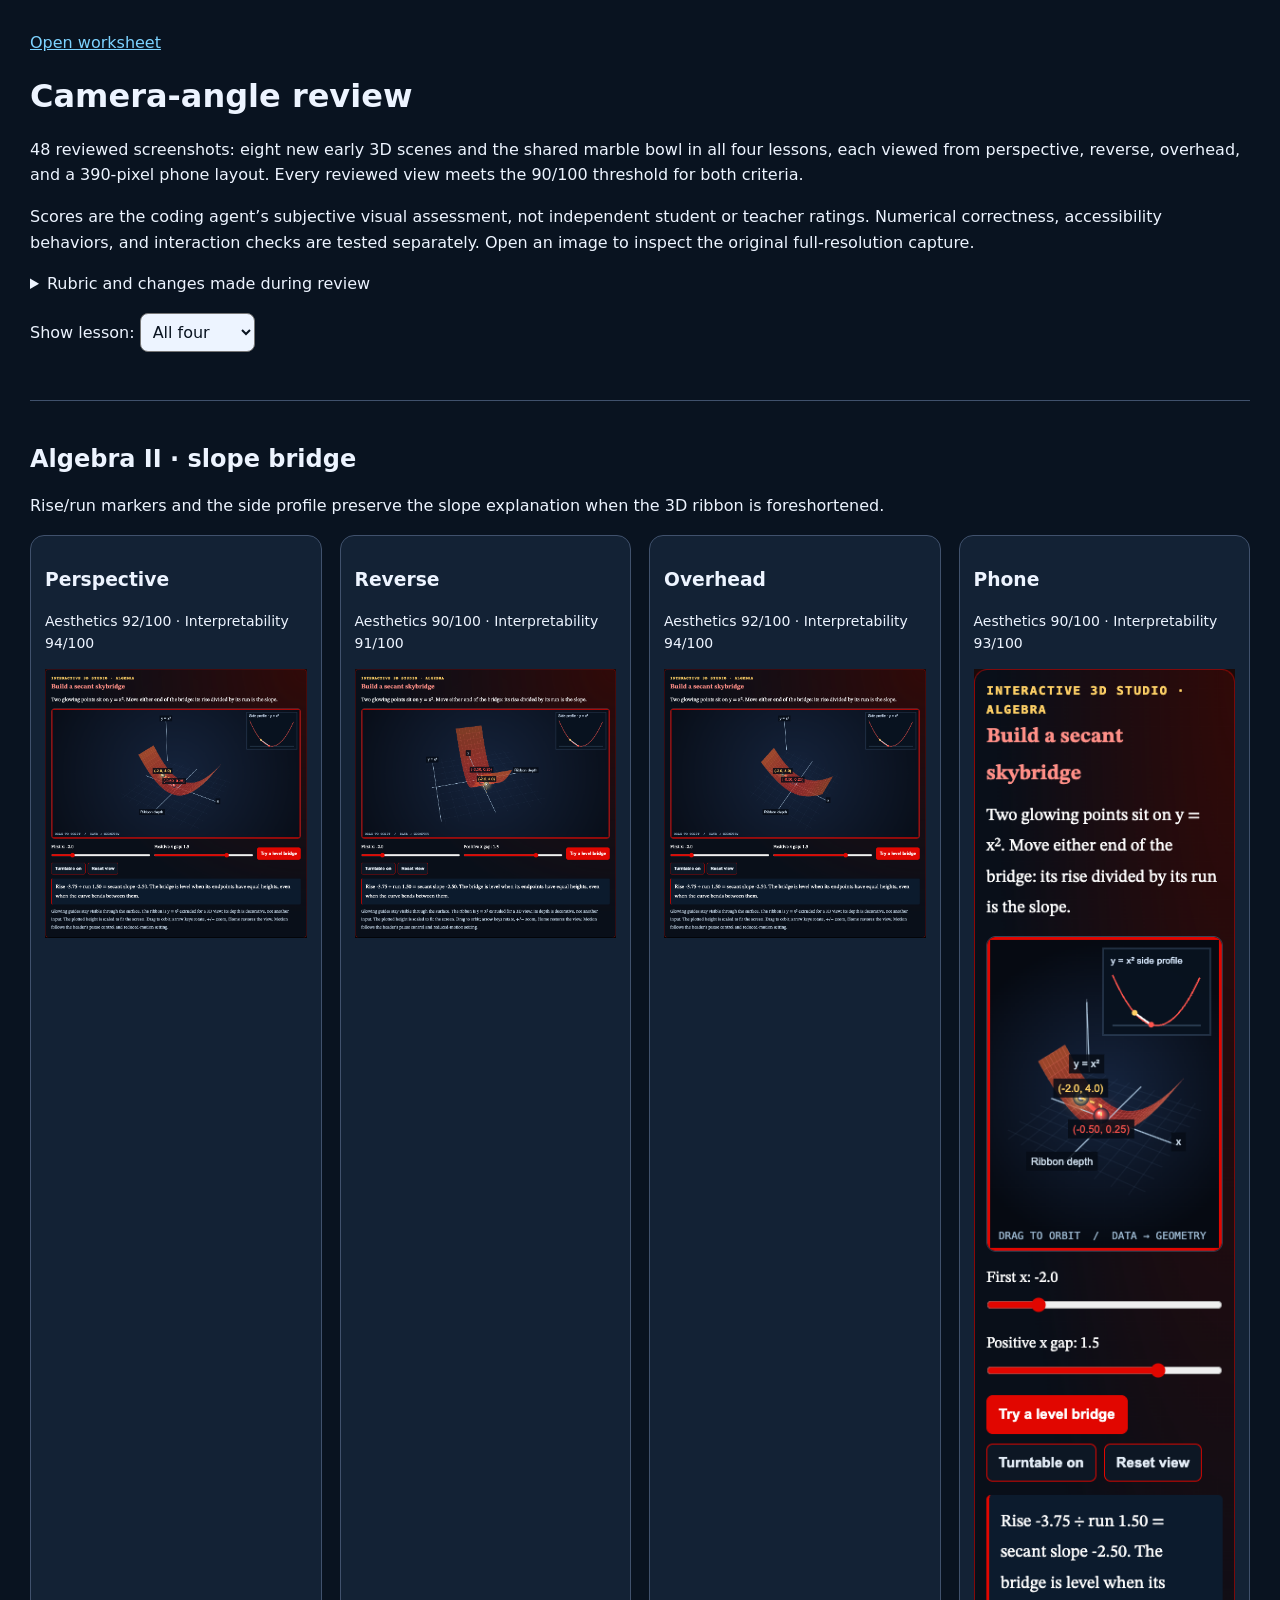
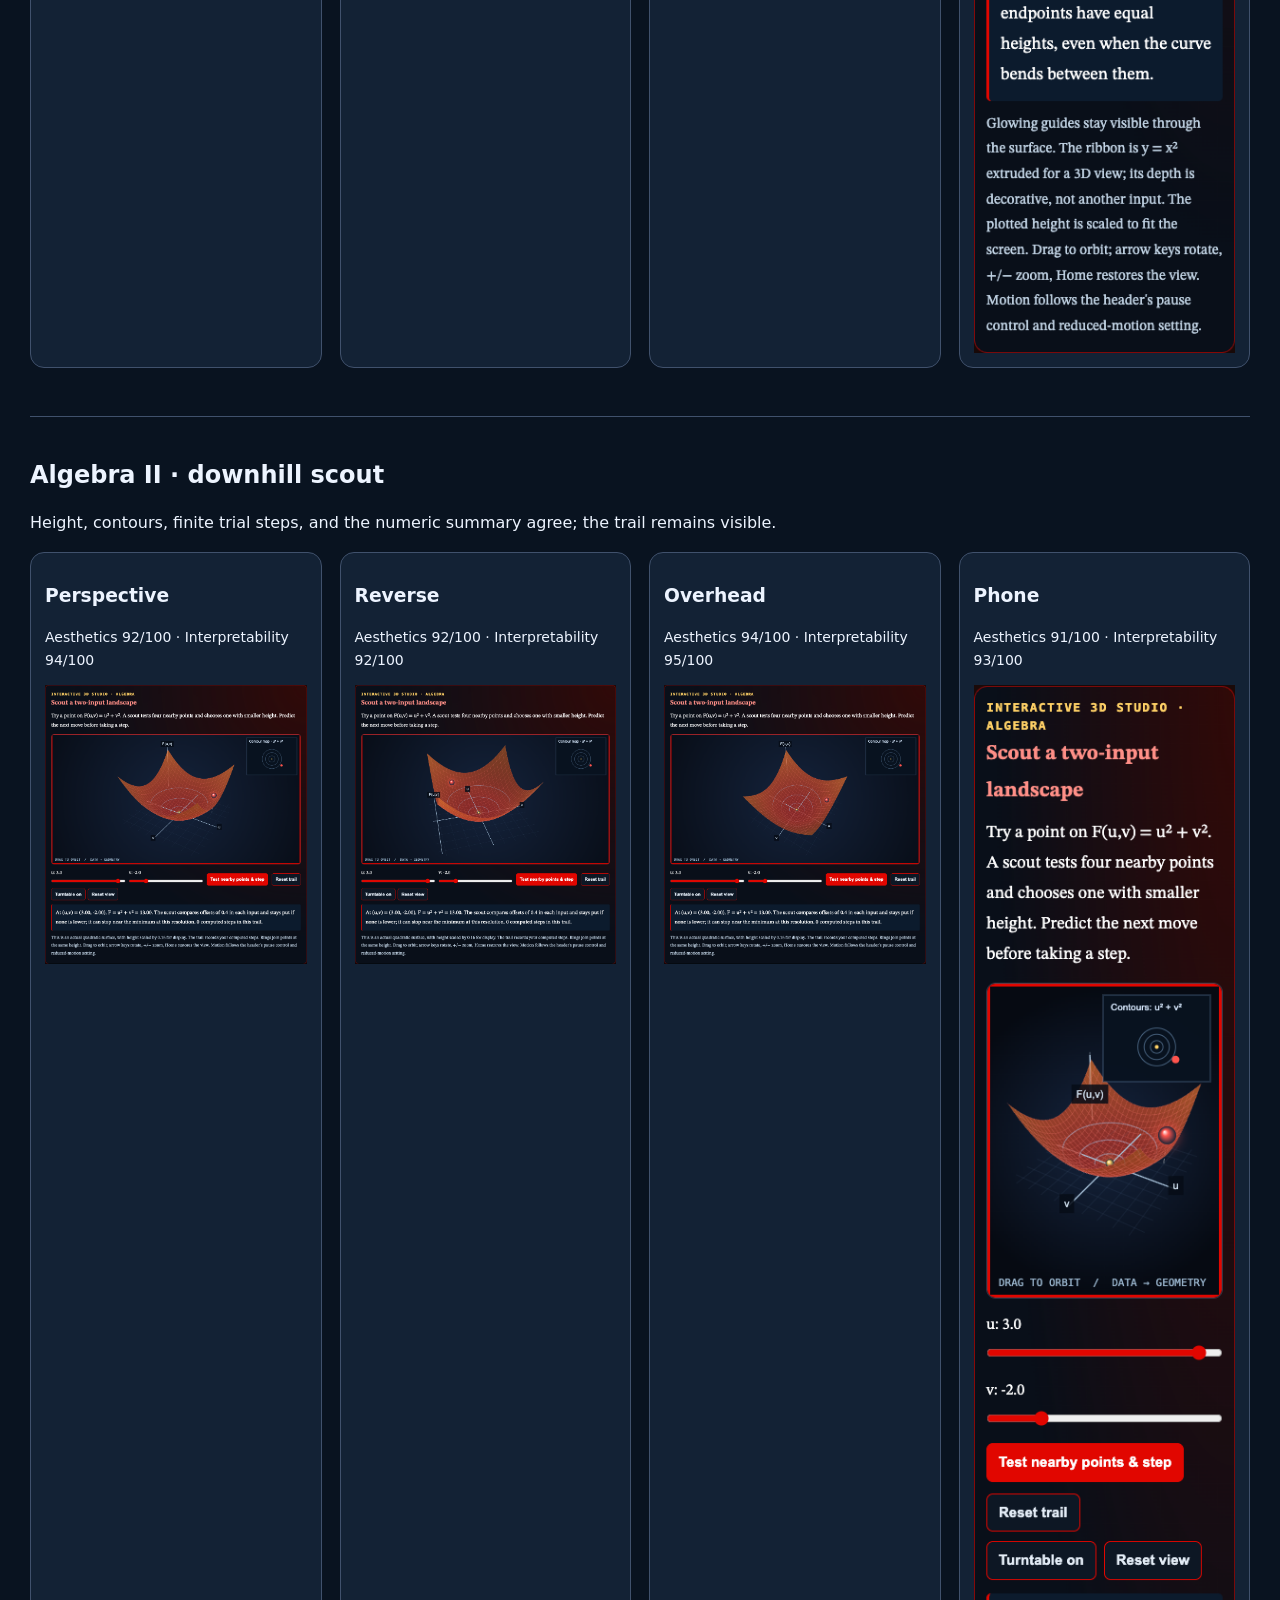
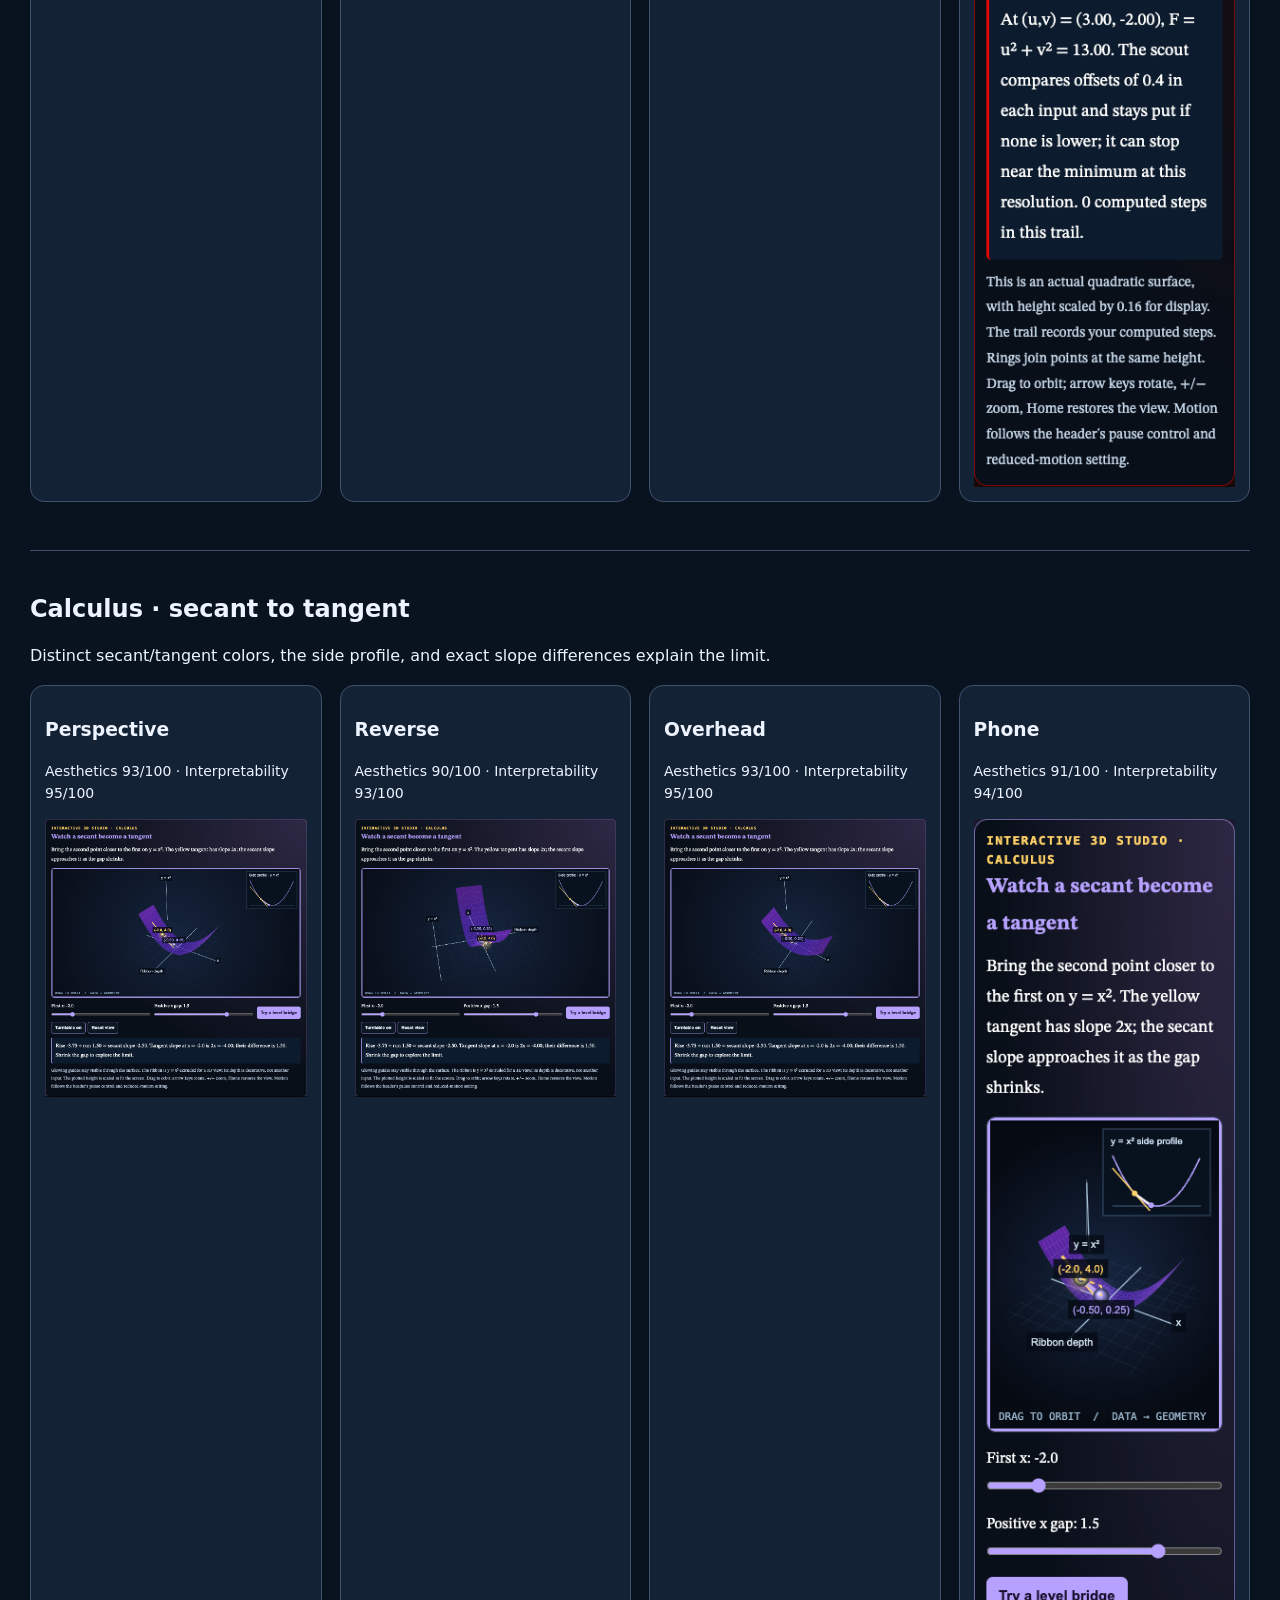
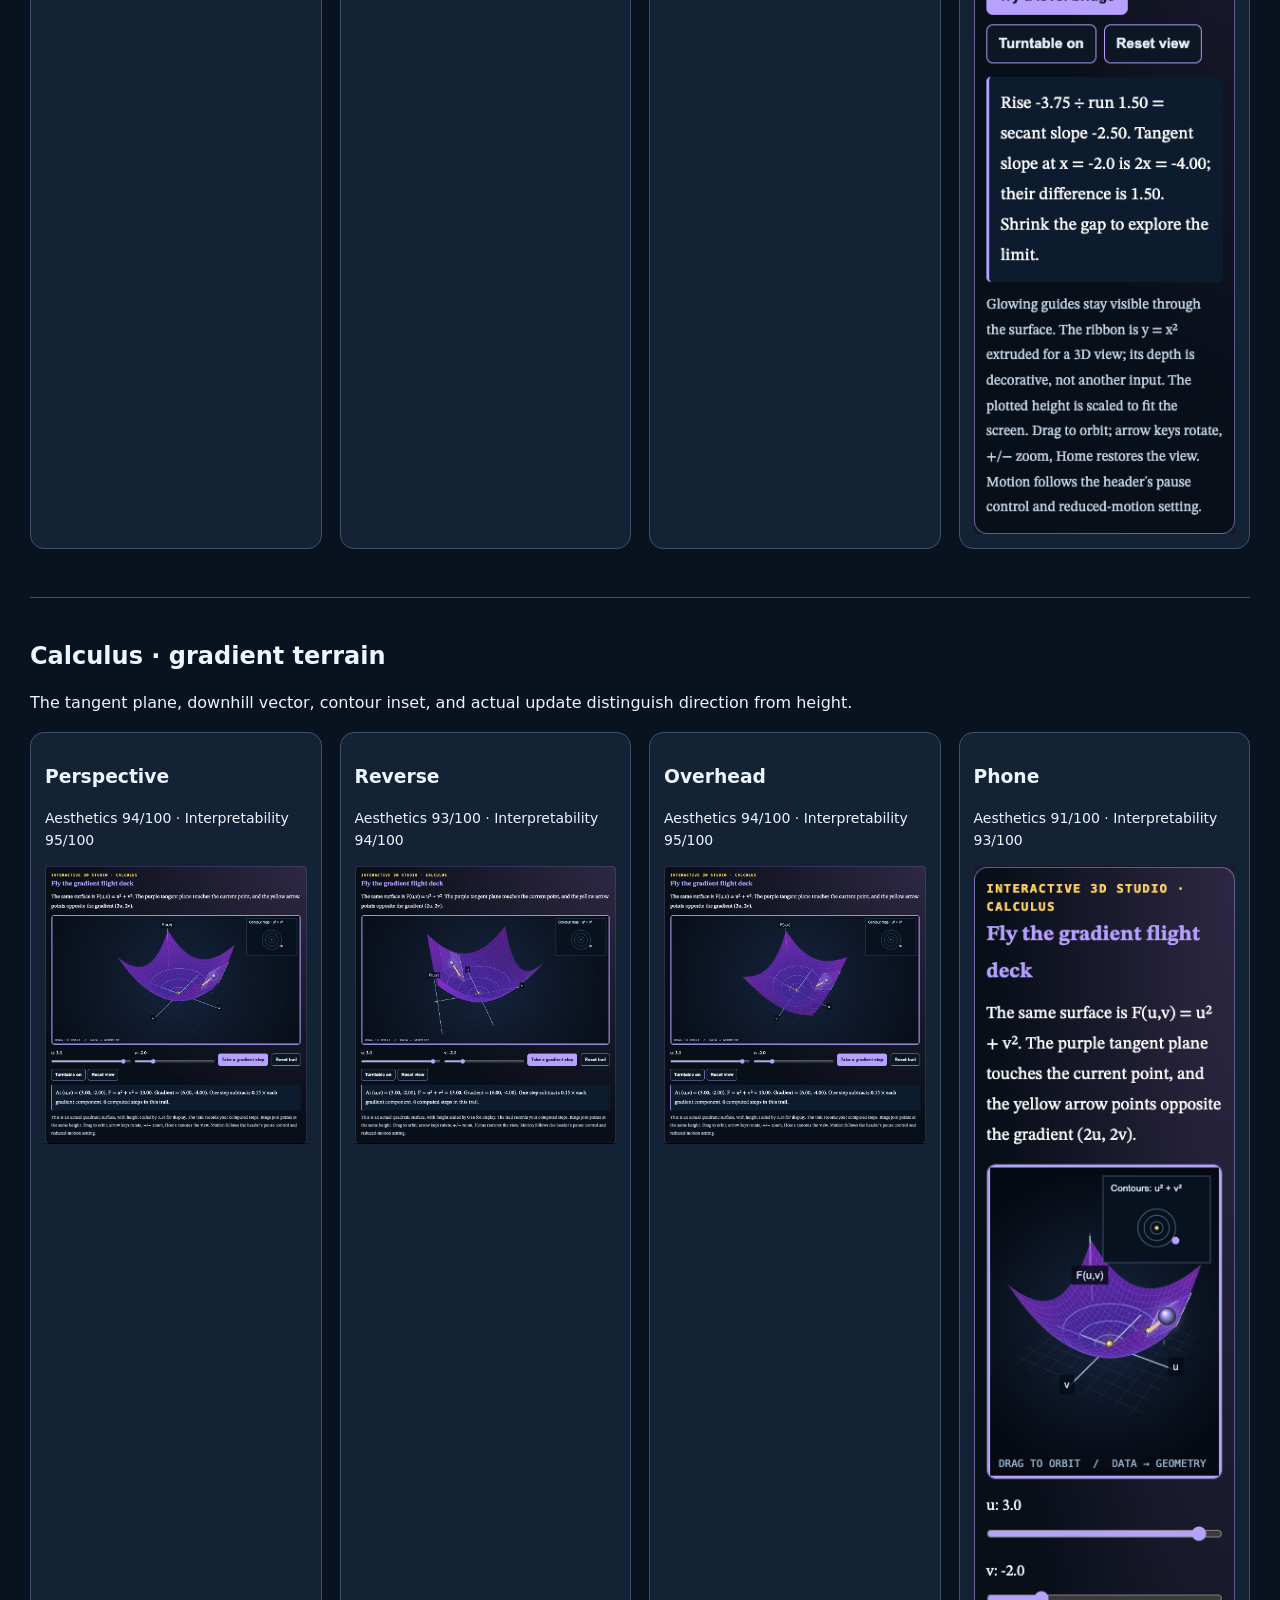
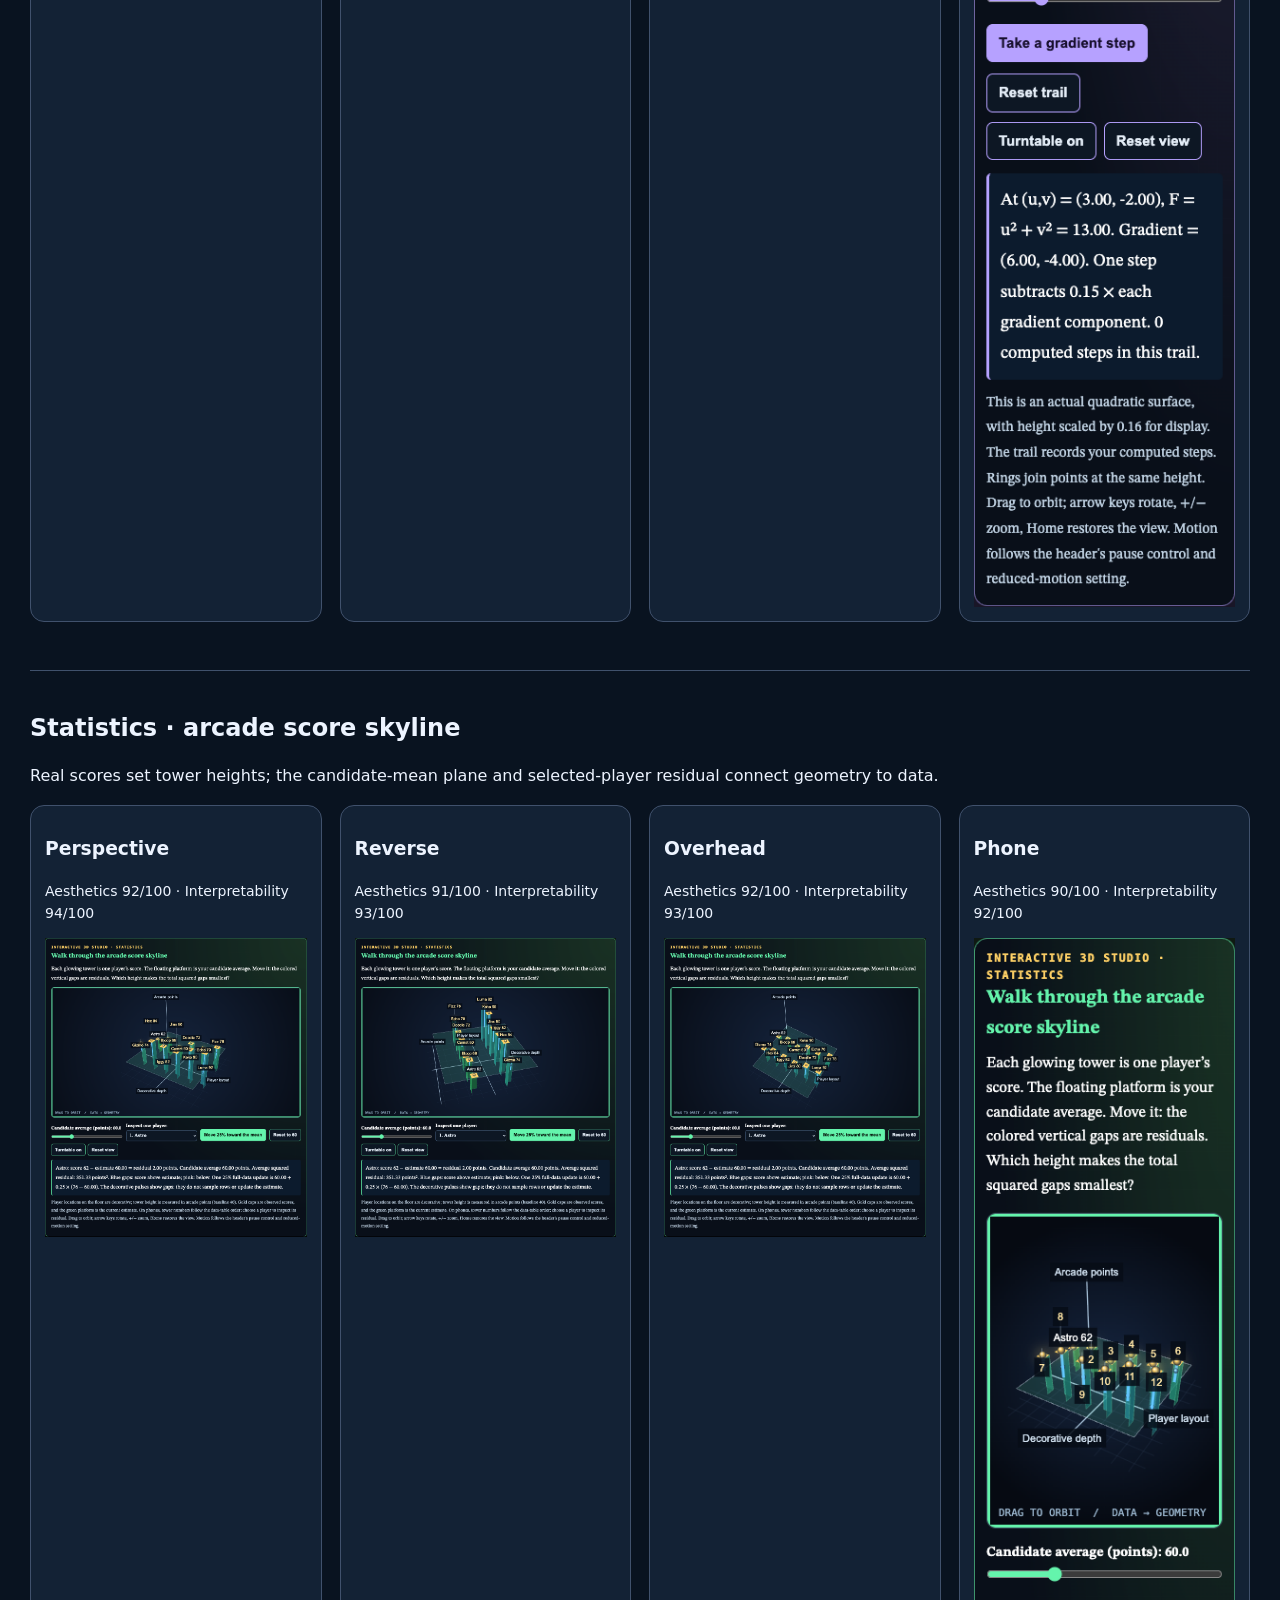
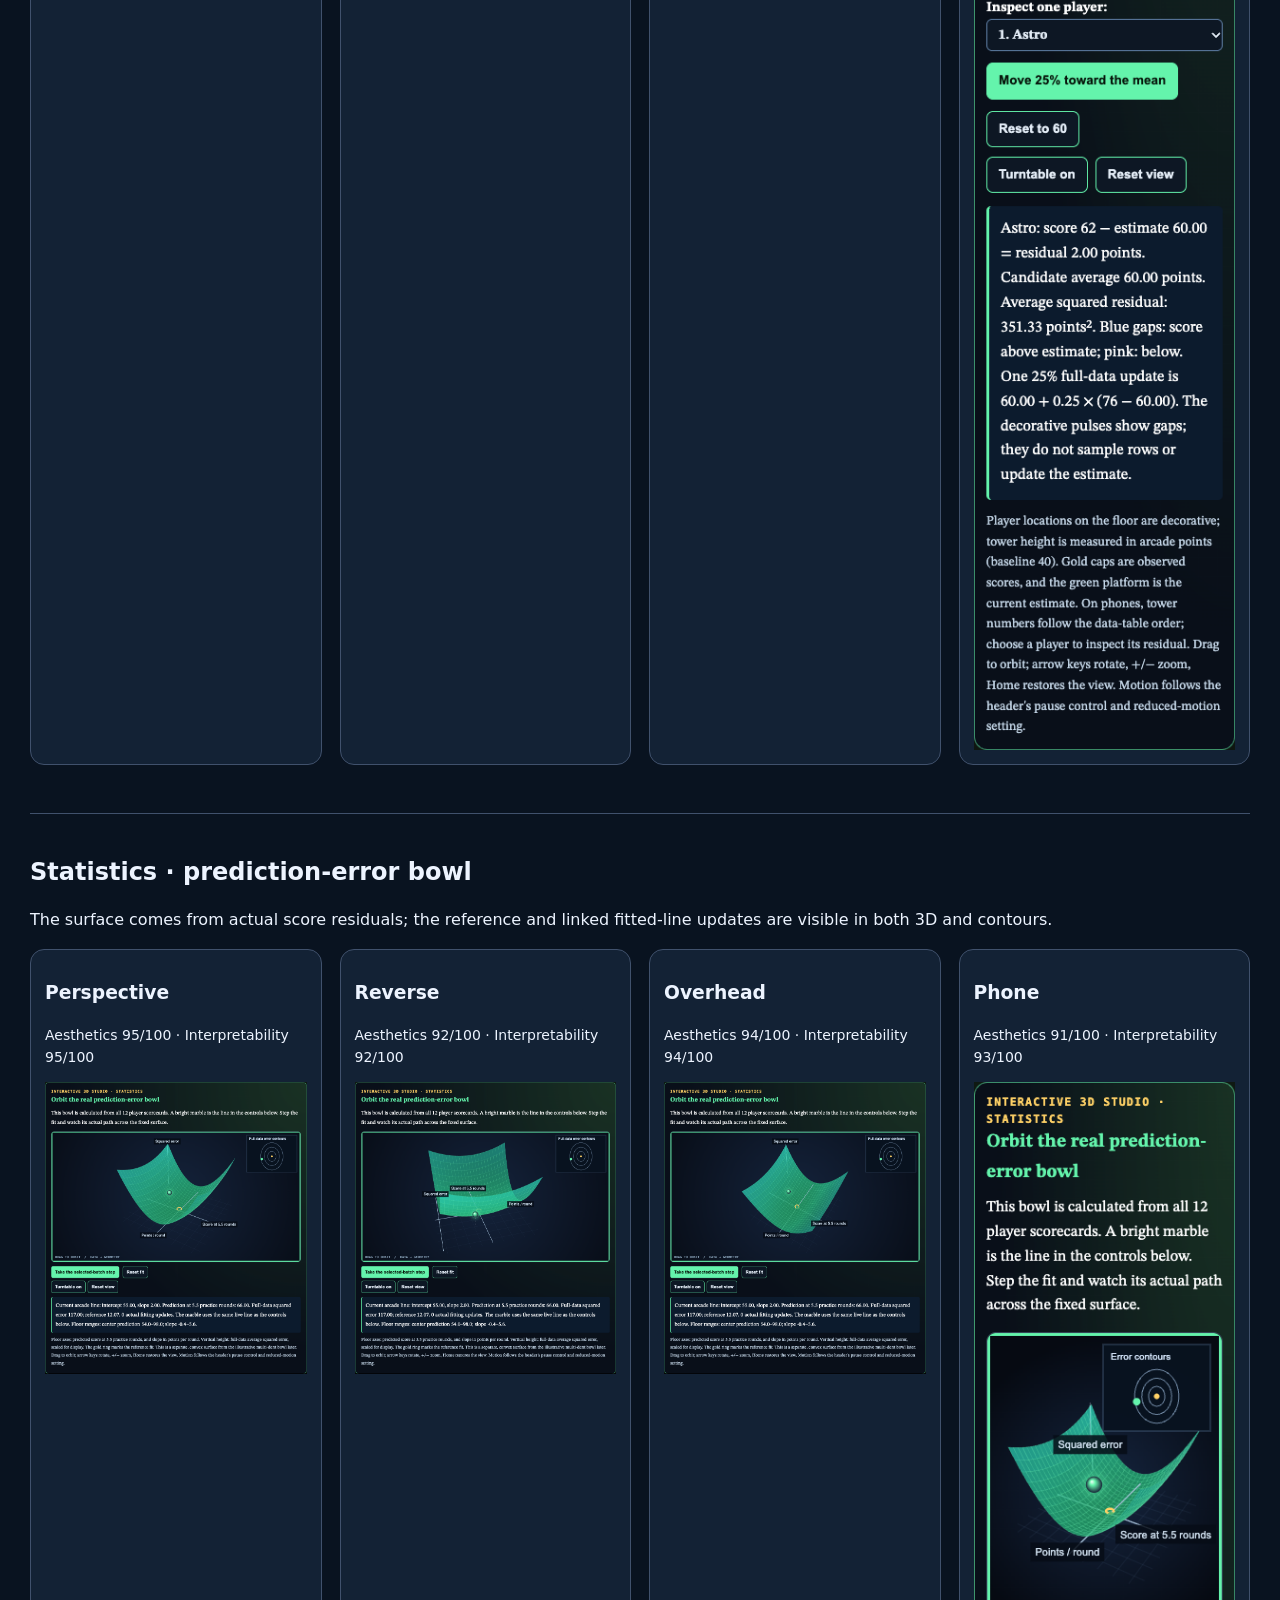
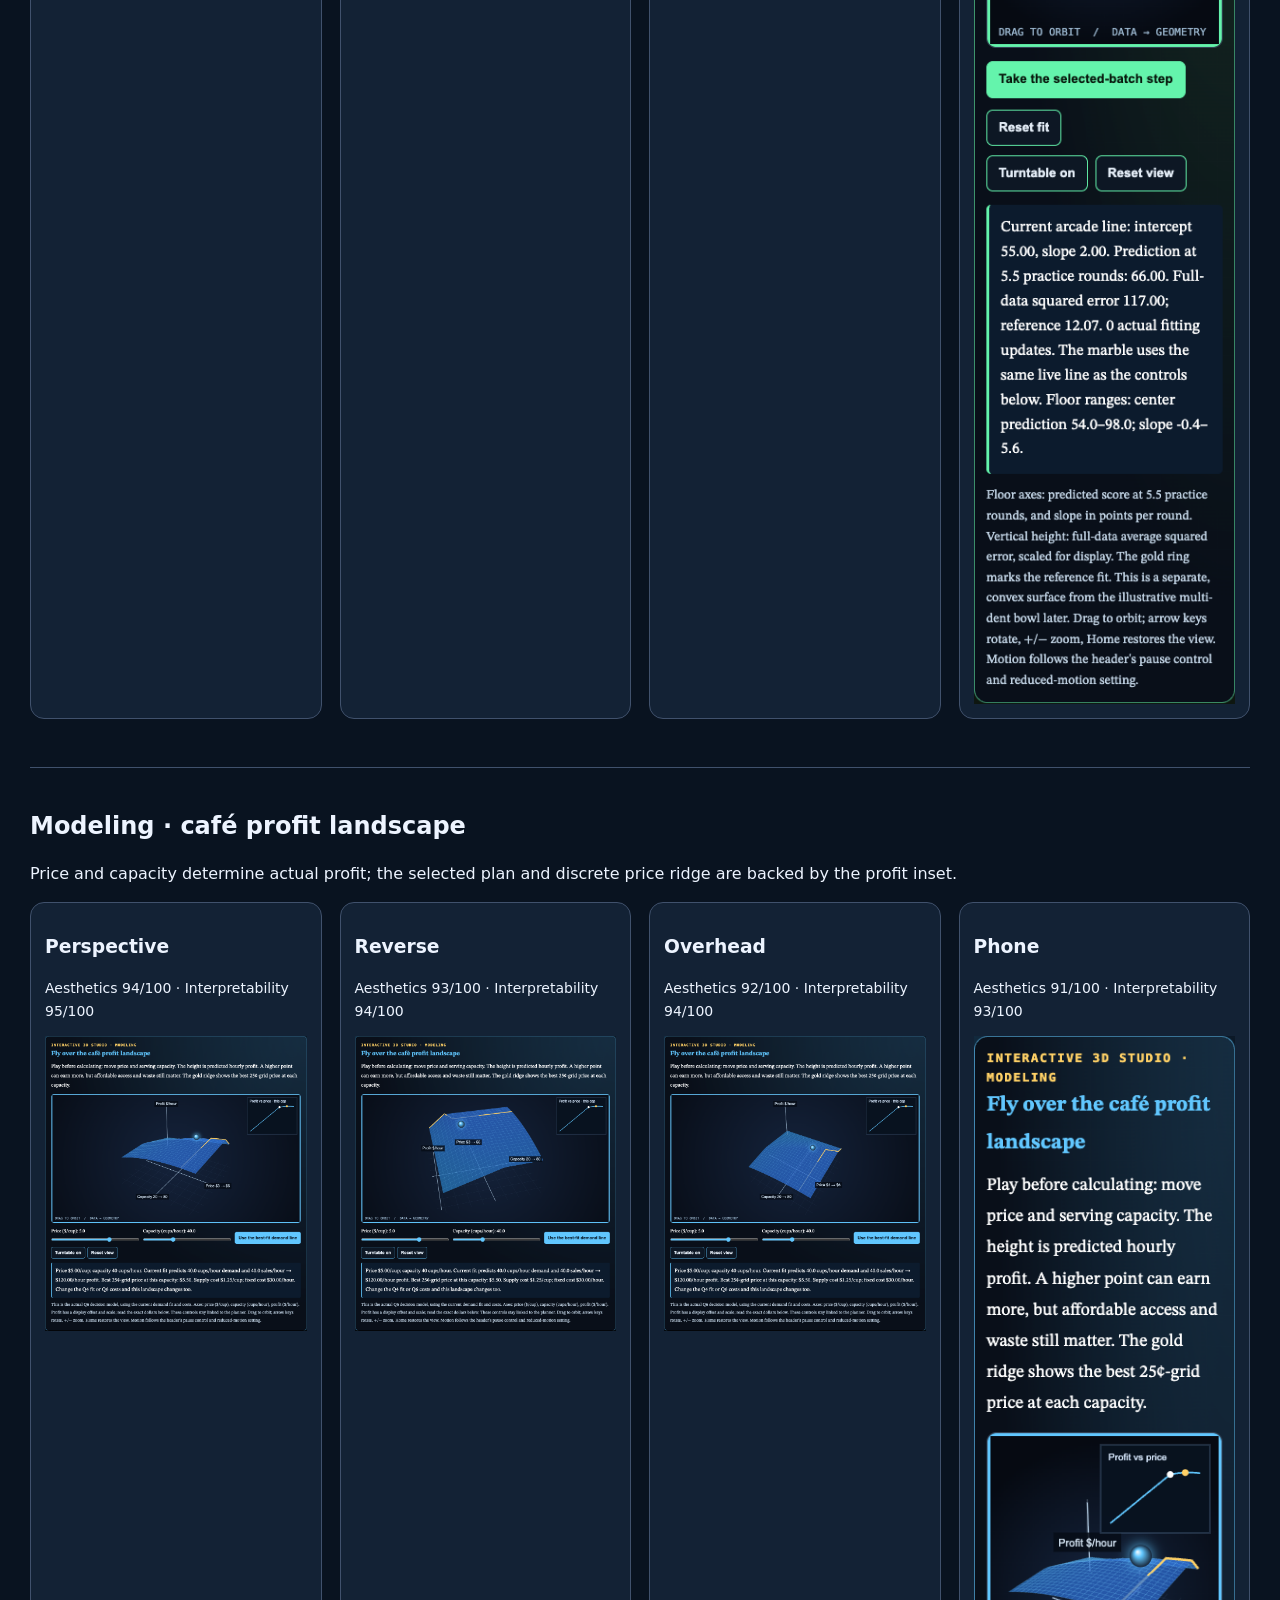
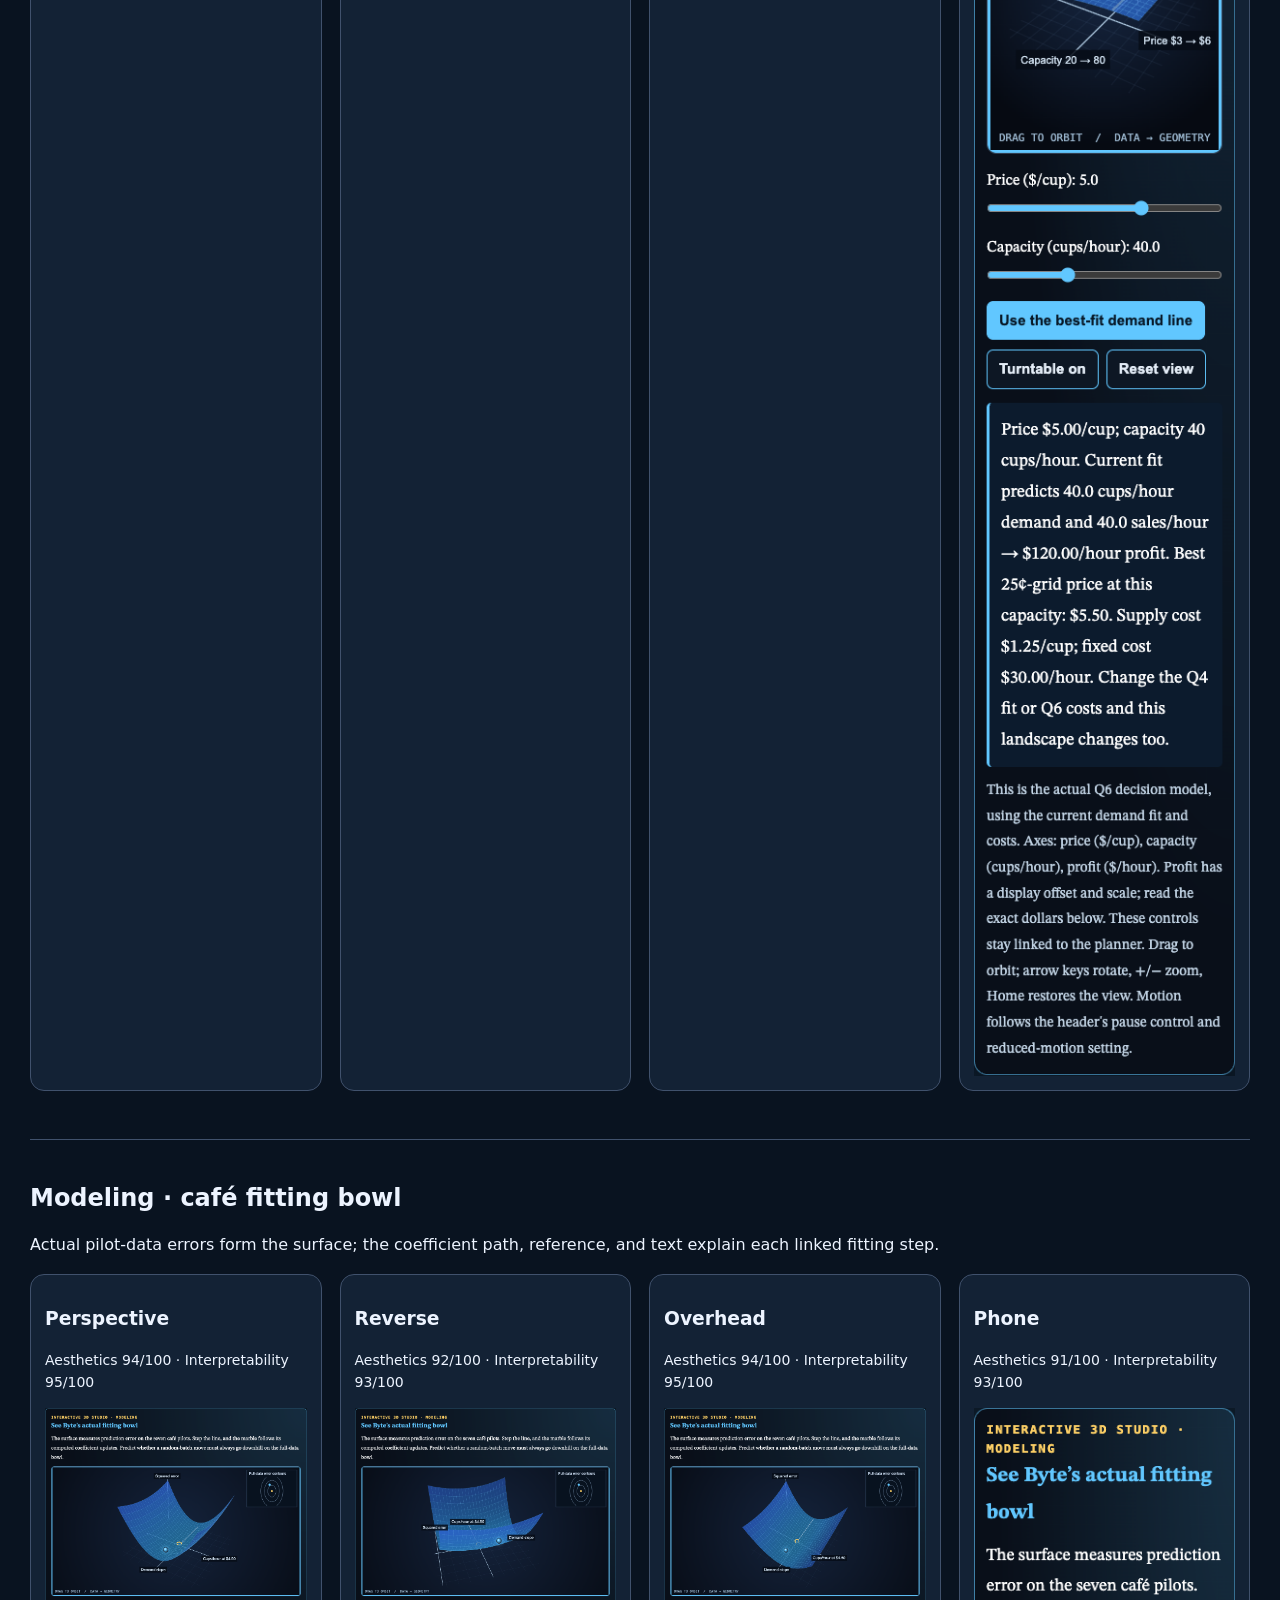
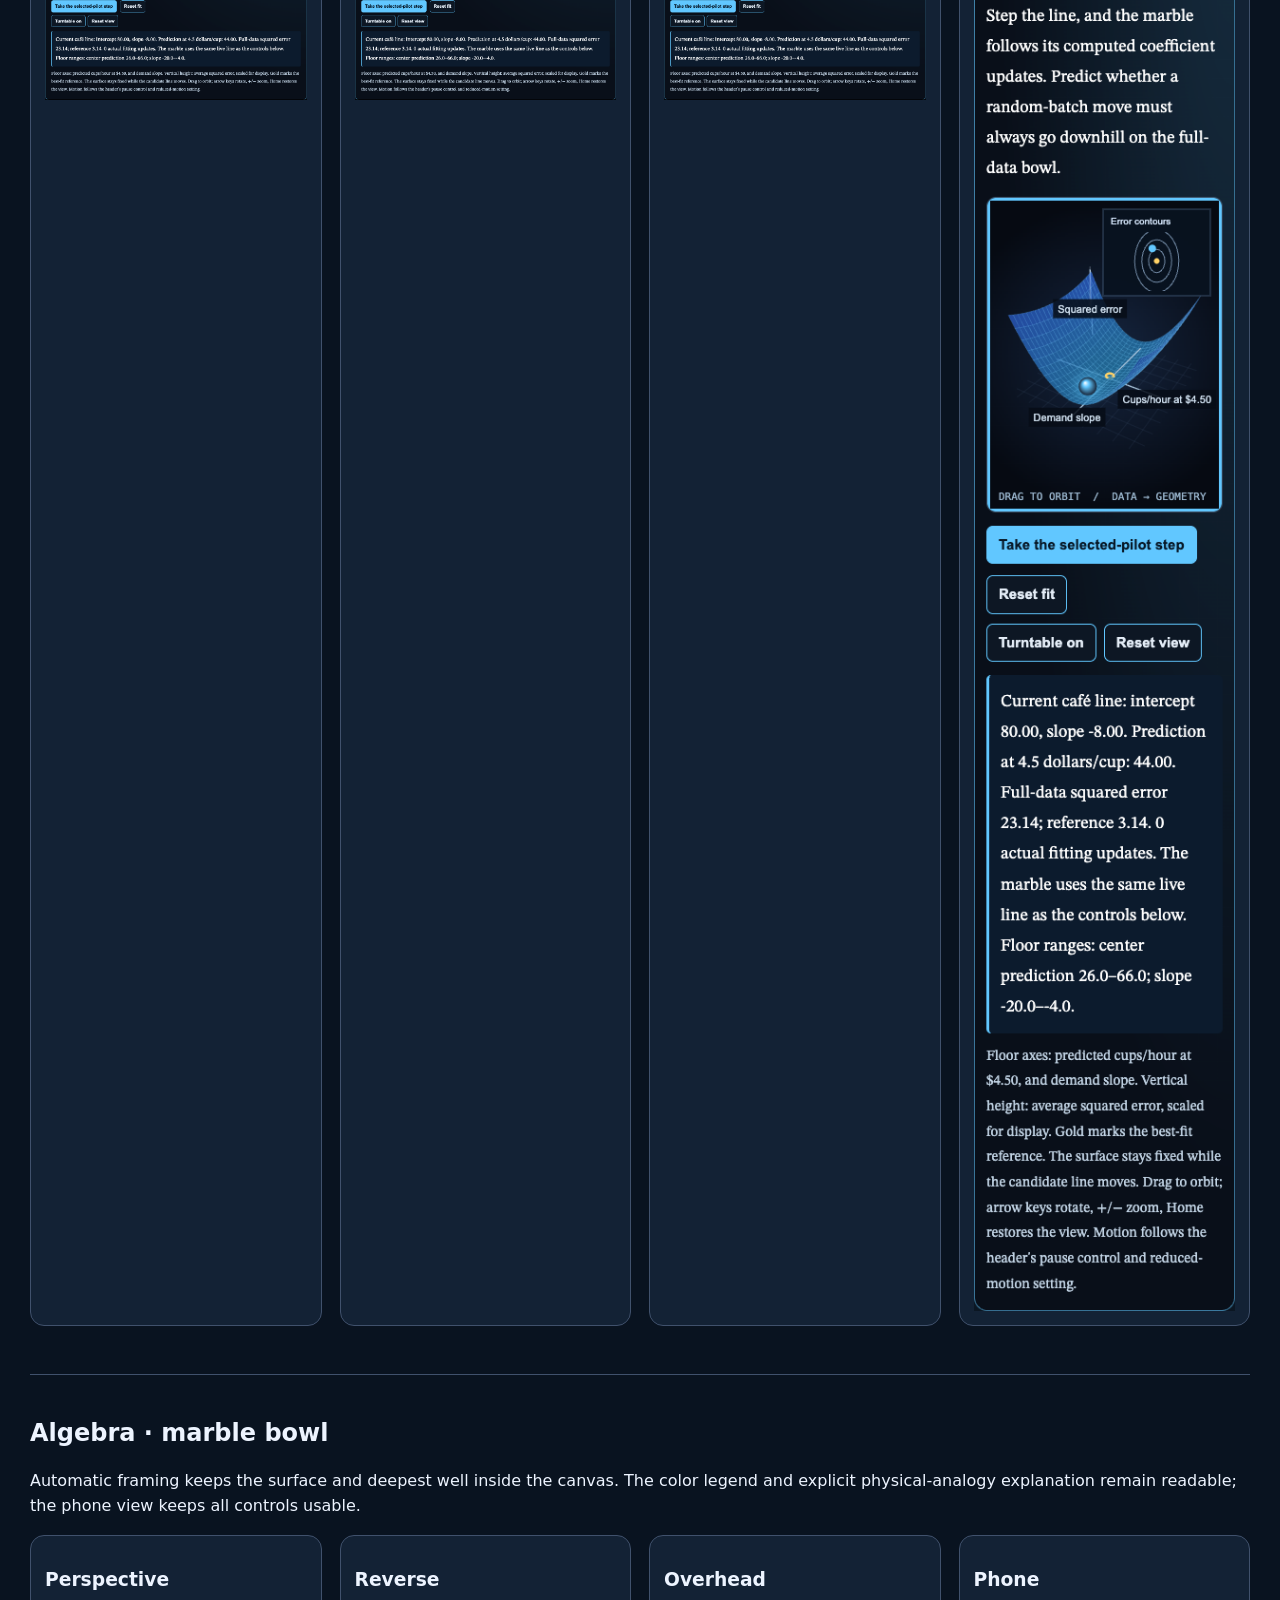
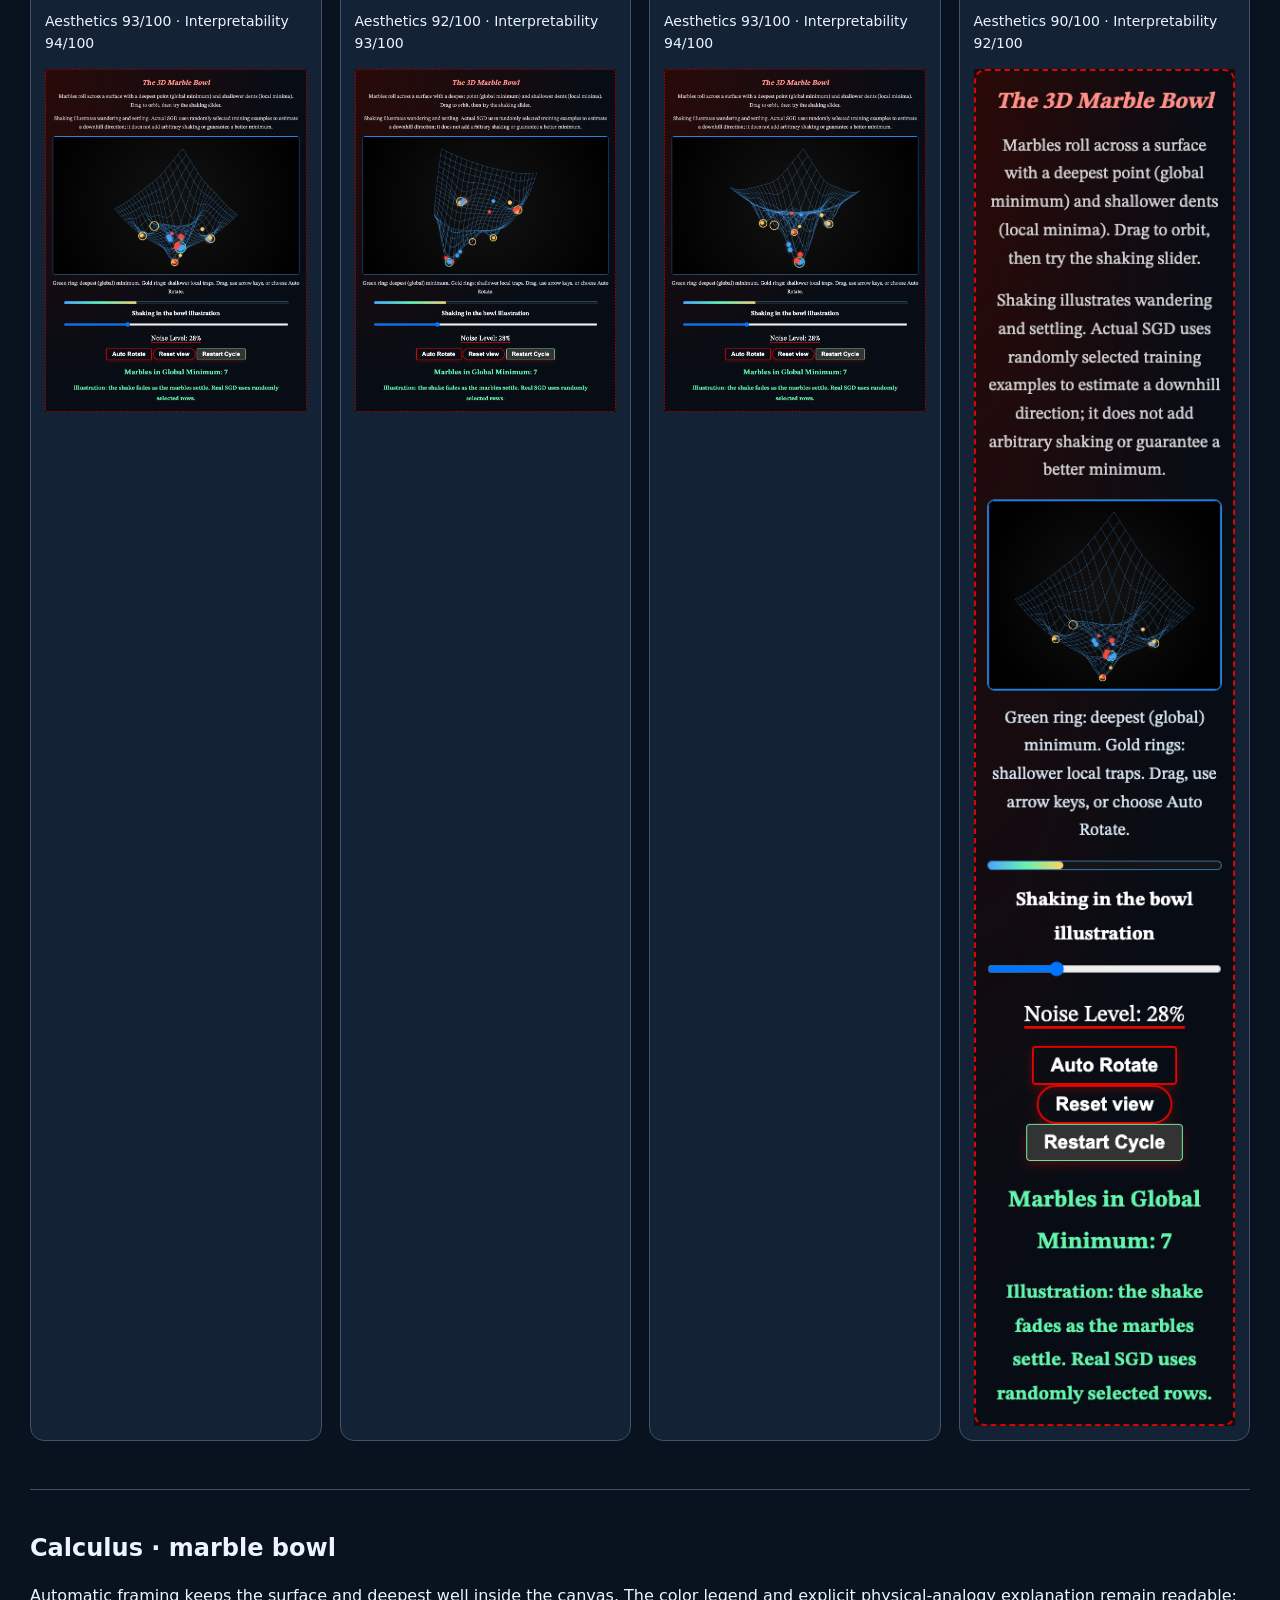
==== visual-review/index.html @ 7bff1894 "Add Santa Fe Prep modeling lesson and reviewed 3D labs across all four versions" ====
<!doctype html><html lang="en"><head><meta charset="utf-8"><meta name="viewport" content="width=device-width,initial-scale=1"><title>Worksheet visual review</title><style>
*{box-sizing:border-box}body{margin:0;background:#091320;color:#edf4ff;font:16px/1.6 system-ui,sans-serif}main{max-width:1500px;margin:auto;padding:30px}a{color:#7dd3ff}h1,h2,h3{line-height:1.2}section{margin:48px 0;padding-top:24px;border-top:1px solid #40516c}.grid{display:grid;grid-template-columns:repeat(4,minmax(0,1fr));gap:18px}article{padding:14px;background:#132235;border:1px solid #40516c;border-radius:14px}article p{font-size:14px}img{display:block;width:100%;height:auto}select{font:inherit;background:#edf4ff;color:#091320;padding:8px;border-radius:8px}a:focus-visible,select:focus-visible{outline:3px solid #ffdc7d;outline-offset:5px}@media(max-width:1000px){.grid{grid-template-columns:repeat(2,minmax(0,1fr))}}@media(max-width:550px){main{padding:18px}.grid{grid-template-columns:1fr}}[hidden]{display:none!important}</style></head><body><main><a href="../">Open worksheet</a><h1>Camera-angle review</h1><p>48 reviewed screenshots: eight new early 3D scenes and the shared marble bowl in all four lessons, each viewed from perspective, reverse, overhead, and a 390-pixel phone layout. Every reviewed view meets the 90/100 threshold for both criteria.</p><p>Scores are the coding agent’s subjective visual assessment, not independent student or teacher ratings. Numerical correctness, accessibility behaviors, and interaction checks are tested separately. Open an image to inspect the original full-resolution capture.</p><details><summary>Rubric and changes made during review</summary><p>Aesthetics: framing/composition (30), lighting/color/depth (25), visual hierarchy (25), controls/layout (20). Interpretability: accurate mathematical mapping (35), axes/labels (25), numerical explanation (25), analogy limits (15).</p><p>The review prompted fixes for reverse-view occlusion, camera clipping, crowded labels, phone canvas resizing, overlapping insets, and original-bowl phone framing. Desktop captures use Chrome at 1440 × 1100; phone captures use 390 × 844. Decorative motion is frozen for repeatable inspection, except the bowl is briefly run and then paused to show settled marbles.</p></details><p><label for="mode">Show lesson: </label><select id="mode"><option value="all">All four</option><option value="algebra">Algebra II</option><option value="calculus">Calculus</option><option value="statistics">Statistics</option><option value="modeling">Modeling</option></select></p><section data-mode="algebra"><h2>Algebra II · slope bridge</h2><p>Rise/run markers and the side profile preserve the slope explanation when the 3D ribbon is foreshortened.</p><div class="grid"><article><h3>Perspective</h3><p>Aesthetics 92/100 · Interpretability 94/100</p><a href="algebra-bridge-perspective.png"><img loading="lazy" src="algebra-bridge-perspective.png" alt="Algebra II · slope bridge in the perspective view. Open full-size screenshot."></a></article><article><h3>Reverse</h3><p>Aesthetics 90/100 · Interpretability 91/100</p><a href="algebra-bridge-reverse.png"><img loading="lazy" src="algebra-bridge-reverse.png" alt="Algebra II · slope bridge in the reverse view. Open full-size screenshot."></a></article><article><h3>Overhead</h3><p>Aesthetics 92/100 · Interpretability 94/100</p><a href="algebra-bridge-overhead.png"><img loading="lazy" src="algebra-bridge-overhead.png" alt="Algebra II · slope bridge in the overhead view. Open full-size screenshot."></a></article><article><h3>Phone</h3><p>Aesthetics 90/100 · Interpretability 93/100</p><a href="algebra-bridge-phone.png"><img loading="lazy" src="algebra-bridge-phone.png" alt="Algebra II · slope bridge in the phone view. Open full-size screenshot."></a></article></div></section><section data-mode="algebra"><h2>Algebra II · downhill scout</h2><p>Height, contours, finite trial steps, and the numeric summary agree; the trail remains visible.</p><div class="grid"><article><h3>Perspective</h3><p>Aesthetics 92/100 · Interpretability 94/100</p><a href="algebra-terrain-perspective.png"><img loading="lazy" src="algebra-terrain-perspective.png" alt="Algebra II · downhill scout in the perspective view. Open full-size screenshot."></a></article><article><h3>Reverse</h3><p>Aesthetics 92/100 · Interpretability 92/100</p><a href="algebra-terrain-reverse.png"><img loading="lazy" src="algebra-terrain-reverse.png" alt="Algebra II · downhill scout in the reverse view. Open full-size screenshot."></a></article><article><h3>Overhead</h3><p>Aesthetics 94/100 · Interpretability 95/100</p><a href="algebra-terrain-overhead.png"><img loading="lazy" src="algebra-terrain-overhead.png" alt="Algebra II · downhill scout in the overhead view. Open full-size screenshot."></a></article><article><h3>Phone</h3><p>Aesthetics 91/100 · Interpretability 93/100</p><a href="algebra-terrain-phone.png"><img loading="lazy" src="algebra-terrain-phone.png" alt="Algebra II · downhill scout in the phone view. Open full-size screenshot."></a></article></div></section><section data-mode="calculus"><h2>Calculus · secant to tangent</h2><p>Distinct secant/tangent colors, the side profile, and exact slope differences explain the limit.</p><div class="grid"><article><h3>Perspective</h3><p>Aesthetics 93/100 · Interpretability 95/100</p><a href="calculus-bridge-perspective.png"><img loading="lazy" src="calculus-bridge-perspective.png" alt="Calculus · secant to tangent in the perspective view. Open full-size screenshot."></a></article><article><h3>Reverse</h3><p>Aesthetics 90/100 · Interpretability 93/100</p><a href="calculus-bridge-reverse.png"><img loading="lazy" src="calculus-bridge-reverse.png" alt="Calculus · secant to tangent in the reverse view. Open full-size screenshot."></a></article><article><h3>Overhead</h3><p>Aesthetics 93/100 · Interpretability 95/100</p><a href="calculus-bridge-overhead.png"><img loading="lazy" src="calculus-bridge-overhead.png" alt="Calculus · secant to tangent in the overhead view. Open full-size screenshot."></a></article><article><h3>Phone</h3><p>Aesthetics 91/100 · Interpretability 94/100</p><a href="calculus-bridge-phone.png"><img loading="lazy" src="calculus-bridge-phone.png" alt="Calculus · secant to tangent in the phone view. Open full-size screenshot."></a></article></div></section><section data-mode="calculus"><h2>Calculus · gradient terrain</h2><p>The tangent plane, downhill vector, contour inset, and actual update distinguish direction from height.</p><div class="grid"><article><h3>Perspective</h3><p>Aesthetics 94/100 · Interpretability 95/100</p><a href="calculus-terrain-perspective.png"><img loading="lazy" src="calculus-terrain-perspective.png" alt="Calculus · gradient terrain in the perspective view. Open full-size screenshot."></a></article><article><h3>Reverse</h3><p>Aesthetics 93/100 · Interpretability 94/100</p><a href="calculus-terrain-reverse.png"><img loading="lazy" src="calculus-terrain-reverse.png" alt="Calculus · gradient terrain in the reverse view. Open full-size screenshot."></a></article><article><h3>Overhead</h3><p>Aesthetics 94/100 · Interpretability 95/100</p><a href="calculus-terrain-overhead.png"><img loading="lazy" src="calculus-terrain-overhead.png" alt="Calculus · gradient terrain in the overhead view. Open full-size screenshot."></a></article><article><h3>Phone</h3><p>Aesthetics 91/100 · Interpretability 93/100</p><a href="calculus-terrain-phone.png"><img loading="lazy" src="calculus-terrain-phone.png" alt="Calculus · gradient terrain in the phone view. Open full-size screenshot."></a></article></div></section><section data-mode="statistics"><h2>Statistics · arcade score skyline</h2><p>Real scores set tower heights; the candidate-mean plane and selected-player residual connect geometry to data.</p><div class="grid"><article><h3>Perspective</h3><p>Aesthetics 92/100 · Interpretability 94/100</p><a href="statistics-skyline-perspective.png"><img loading="lazy" src="statistics-skyline-perspective.png" alt="Statistics · arcade score skyline in the perspective view. Open full-size screenshot."></a></article><article><h3>Reverse</h3><p>Aesthetics 91/100 · Interpretability 93/100</p><a href="statistics-skyline-reverse.png"><img loading="lazy" src="statistics-skyline-reverse.png" alt="Statistics · arcade score skyline in the reverse view. Open full-size screenshot."></a></article><article><h3>Overhead</h3><p>Aesthetics 92/100 · Interpretability 93/100</p><a href="statistics-skyline-overhead.png"><img loading="lazy" src="statistics-skyline-overhead.png" alt="Statistics · arcade score skyline in the overhead view. Open full-size screenshot."></a></article><article><h3>Phone</h3><p>Aesthetics 90/100 · Interpretability 92/100</p><a href="statistics-skyline-phone.png"><img loading="lazy" src="statistics-skyline-phone.png" alt="Statistics · arcade score skyline in the phone view. Open full-size screenshot."></a></article></div></section><section data-mode="statistics"><h2>Statistics · prediction-error bowl</h2><p>The surface comes from actual score residuals; the reference and linked fitted-line updates are visible in both 3D and contours.</p><div class="grid"><article><h3>Perspective</h3><p>Aesthetics 95/100 · Interpretability 95/100</p><a href="statistics-fit-perspective.png"><img loading="lazy" src="statistics-fit-perspective.png" alt="Statistics · prediction-error bowl in the perspective view. Open full-size screenshot."></a></article><article><h3>Reverse</h3><p>Aesthetics 92/100 · Interpretability 92/100</p><a href="statistics-fit-reverse.png"><img loading="lazy" src="statistics-fit-reverse.png" alt="Statistics · prediction-error bowl in the reverse view. Open full-size screenshot."></a></article><article><h3>Overhead</h3><p>Aesthetics 94/100 · Interpretability 94/100</p><a href="statistics-fit-overhead.png"><img loading="lazy" src="statistics-fit-overhead.png" alt="Statistics · prediction-error bowl in the overhead view. Open full-size screenshot."></a></article><article><h3>Phone</h3><p>Aesthetics 91/100 · Interpretability 93/100</p><a href="statistics-fit-phone.png"><img loading="lazy" src="statistics-fit-phone.png" alt="Statistics · prediction-error bowl in the phone view. Open full-size screenshot."></a></article></div></section><section data-mode="modeling"><h2>Modeling · café profit landscape</h2><p>Price and capacity determine actual profit; the selected plan and discrete price ridge are backed by the profit inset.</p><div class="grid"><article><h3>Perspective</h3><p>Aesthetics 94/100 · Interpretability 95/100</p><a href="modeling-market-perspective.png"><img loading="lazy" src="modeling-market-perspective.png" alt="Modeling · café profit landscape in the perspective view. Open full-size screenshot."></a></article><article><h3>Reverse</h3><p>Aesthetics 93/100 · Interpretability 94/100</p><a href="modeling-market-reverse.png"><img loading="lazy" src="modeling-market-reverse.png" alt="Modeling · café profit landscape in the reverse view. Open full-size screenshot."></a></article><article><h3>Overhead</h3><p>Aesthetics 92/100 · Interpretability 94/100</p><a href="modeling-market-overhead.png"><img loading="lazy" src="modeling-market-overhead.png" alt="Modeling · café profit landscape in the overhead view. Open full-size screenshot."></a></article><article><h3>Phone</h3><p>Aesthetics 91/100 · Interpretability 93/100</p><a href="modeling-market-phone.png"><img loading="lazy" src="modeling-market-phone.png" alt="Modeling · café profit landscape in the phone view. Open full-size screenshot."></a></article></div></section><section data-mode="modeling"><h2>Modeling · café fitting bowl</h2><p>Actual pilot-data errors form the surface; the coefficient path, reference, and text explain each linked fitting step.</p><div class="grid"><article><h3>Perspective</h3><p>Aesthetics 94/100 · Interpretability 95/100</p><a href="modeling-fit-perspective.png"><img loading="lazy" src="modeling-fit-perspective.png" alt="Modeling · café fitting bowl in the perspective view. Open full-size screenshot."></a></article><article><h3>Reverse</h3><p>Aesthetics 92/100 · Interpretability 93/100</p><a href="modeling-fit-reverse.png"><img loading="lazy" src="modeling-fit-reverse.png" alt="Modeling · café fitting bowl in the reverse view. Open full-size screenshot."></a></article><article><h3>Overhead</h3><p>Aesthetics 94/100 · Interpretability 95/100</p><a href="modeling-fit-overhead.png"><img loading="lazy" src="modeling-fit-overhead.png" alt="Modeling · café fitting bowl in the overhead view. Open full-size screenshot."></a></article><article><h3>Phone</h3><p>Aesthetics 91/100 · Interpretability 93/100</p><a href="modeling-fit-phone.png"><img loading="lazy" src="modeling-fit-phone.png" alt="Modeling · café fitting bowl in the phone view. Open full-size screenshot."></a></article></div></section><section data-mode="algebra"><h2>Algebra · marble bowl</h2><p>Automatic framing keeps the surface and deepest well inside the canvas. The color legend and explicit physical-analogy explanation remain readable; the phone view keeps all controls usable.</p><div class="grid"><article><h3>Perspective</h3><p>Aesthetics 93/100 · Interpretability 94/100</p><a href="algebra-shared-bowl-perspective.png"><img loading="lazy" src="algebra-shared-bowl-perspective.png" alt="Algebra · marble bowl in the perspective view. Open full-size screenshot."></a></article><article><h3>Reverse</h3><p>Aesthetics 92/100 · Interpretability 93/100</p><a href="algebra-shared-bowl-reverse.png"><img loading="lazy" src="algebra-shared-bowl-reverse.png" alt="Algebra · marble bowl in the reverse view. Open full-size screenshot."></a></article><article><h3>Overhead</h3><p>Aesthetics 93/100 · Interpretability 94/100</p><a href="algebra-shared-bowl-overhead.png"><img loading="lazy" src="algebra-shared-bowl-overhead.png" alt="Algebra · marble bowl in the overhead view. Open full-size screenshot."></a></article><article><h3>Phone</h3><p>Aesthetics 90/100 · Interpretability 92/100</p><a href="algebra-shared-bowl-phone.png"><img loading="lazy" src="algebra-shared-bowl-phone.png" alt="Algebra · marble bowl in the phone view. Open full-size screenshot."></a></article></div></section><section data-mode="calculus"><h2>Calculus · marble bowl</h2><p>Automatic framing keeps the surface and deepest well inside the canvas. The color legend and explicit physical-analogy explanation remain readable; the phone view keeps all controls usable.</p><div class="grid"><article><h3>Perspective</h3><p>Aesthetics 93/100 · Interpretability 94/100</p><a href="calculus-shared-bowl-perspective.png"><img loading="lazy" src="calculus-shared-bowl-perspective.png" alt="Calculus · marble bowl in the perspective view. Open full-size screenshot."></a></article><article><h3>Reverse</h3><p>Aesthetics 92/100 · Interpretability 93/100</p><a href="calculus-shared-bowl-reverse.png"><img loading="lazy" src="calculus-shared-bowl-reverse.png" alt="Calculus · marble bowl in the reverse view. Open full-size screenshot."></a></article><article><h3>Overhead</h3><p>Aesthetics 93/100 · Interpretability 94/100</p><a href="calculus-shared-bowl-overhead.png"><img loading="lazy" src="calculus-shared-bowl-overhead.png" alt="Calculus · marble bowl in the overhead view. Open full-size screenshot."></a></article><article><h3>Phone</h3><p>Aesthetics 90/100 · Interpretability 92/100</p><a href="calculus-shared-bowl-phone.png"><img loading="lazy" src="calculus-shared-bowl-phone.png" alt="Calculus · marble bowl in the phone view. Open full-size screenshot."></a></article></div></section><section data-mode="statistics"><h2>Statistics · marble bowl</h2><p>Automatic framing keeps the surface and deepest well inside the canvas. The color legend and explicit physical-analogy explanation remain readable; the phone view keeps all controls usable.</p><div class="grid"><article><h3>Perspective</h3><p>Aesthetics 93/100 · Interpretability 94/100</p><a href="statistics-shared-bowl-perspective.png"><img loading="lazy" src="statistics-shared-bowl-perspective.png" alt="Statistics · marble bowl in the perspective view. Open full-size screenshot."></a></article><article><h3>Reverse</h3><p>Aesthetics 92/100 · Interpretability 93/100</p><a href="statistics-shared-bowl-reverse.png"><img loading="lazy" src="statistics-shared-bowl-reverse.png" alt="Statistics · marble bowl in the reverse view. Open full-size screenshot."></a></article><article><h3>Overhead</h3><p>Aesthetics 93/100 · Interpretability 94/100</p><a href="statistics-shared-bowl-overhead.png"><img loading="lazy" src="statistics-shared-bowl-overhead.png" alt="Statistics · marble bowl in the overhead view. Open full-size screenshot."></a></article><article><h3>Phone</h3><p>Aesthetics 90/100 · Interpretability 92/100</p><a href="statistics-shared-bowl-phone.png"><img loading="lazy" src="statistics-shared-bowl-phone.png" alt="Statistics · marble bowl in the phone view. Open full-size screenshot."></a></article></div></section><section data-mode="modeling"><h2>Modeling · marble bowl</h2><p>Automatic framing keeps the surface and deepest well inside the canvas. The color legend and explicit physical-analogy explanation remain readable; the phone view keeps all controls usable.</p><div class="grid"><article><h3>Perspective</h3><p>Aesthetics 93/100 · Interpretability 94/100</p><a href="modeling-shared-bowl-perspective.png"><img loading="lazy" src="modeling-shared-bowl-perspective.png" alt="Modeling · marble bowl in the perspective view. Open full-size screenshot."></a></article><article><h3>Reverse</h3><p>Aesthetics 92/100 · Interpretability 93/100</p><a href="modeling-shared-bowl-reverse.png"><img loading="lazy" src="modeling-shared-bowl-reverse.png" alt="Modeling · marble bowl in the reverse view. Open full-size screenshot."></a></article><article><h3>Overhead</h3><p>Aesthetics 93/100 · Interpretability 94/100</p><a href="modeling-shared-bowl-overhead.png"><img loading="lazy" src="modeling-shared-bowl-overhead.png" alt="Modeling · marble bowl in the overhead view. Open full-size screenshot."></a></article><article><h3>Phone</h3><p>Aesthetics 90/100 · Interpretability 92/100</p><a href="modeling-shared-bowl-phone.png"><img loading="lazy" src="modeling-shared-bowl-phone.png" alt="Modeling · marble bowl in the phone view. Open full-size screenshot."></a></article></div></section><p><a href="scores.json">Download scores</a> · <a href="README.md">Read review notes</a></p></main><script>document.getElementById('mode').addEventListener('change',event=>document.querySelectorAll('section[data-mode]').forEach(section=>section.hidden=event.target.value!=='all'&&section.dataset.mode!==event.target.value));</script></body></html>
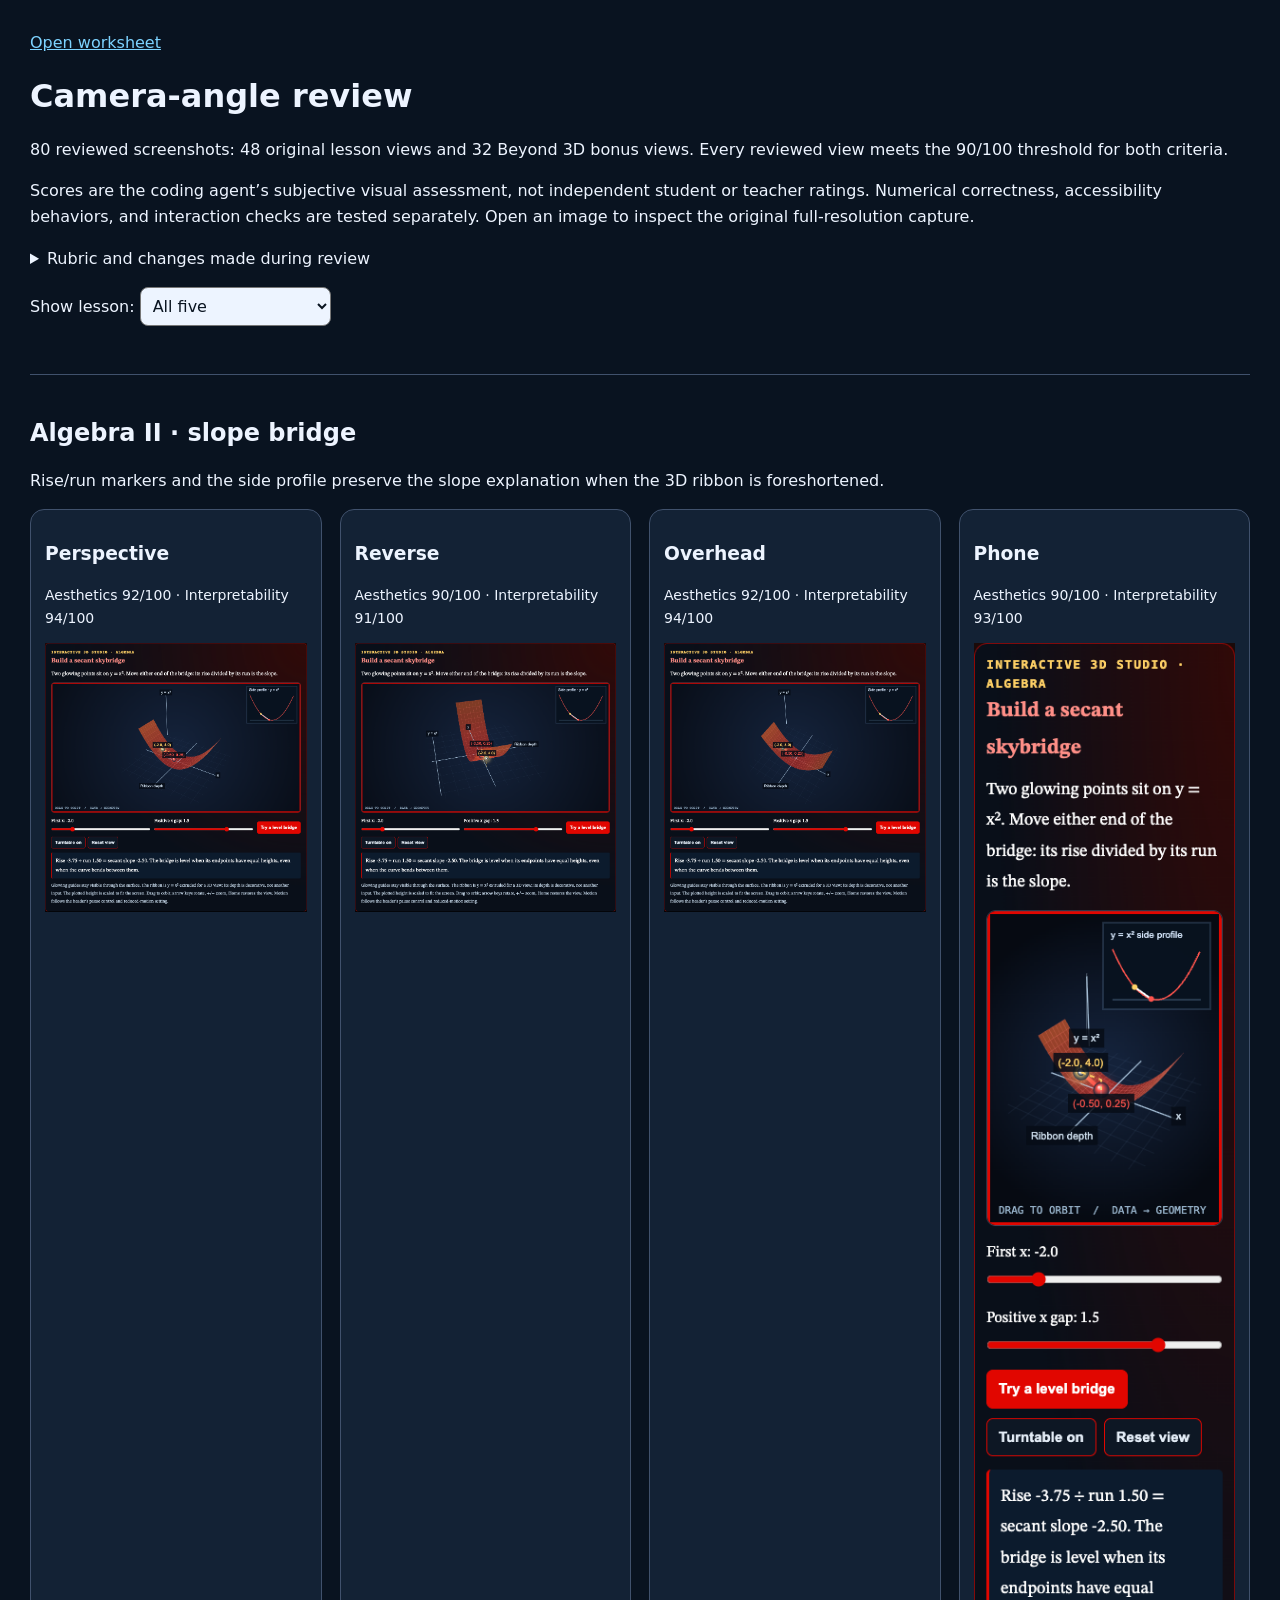
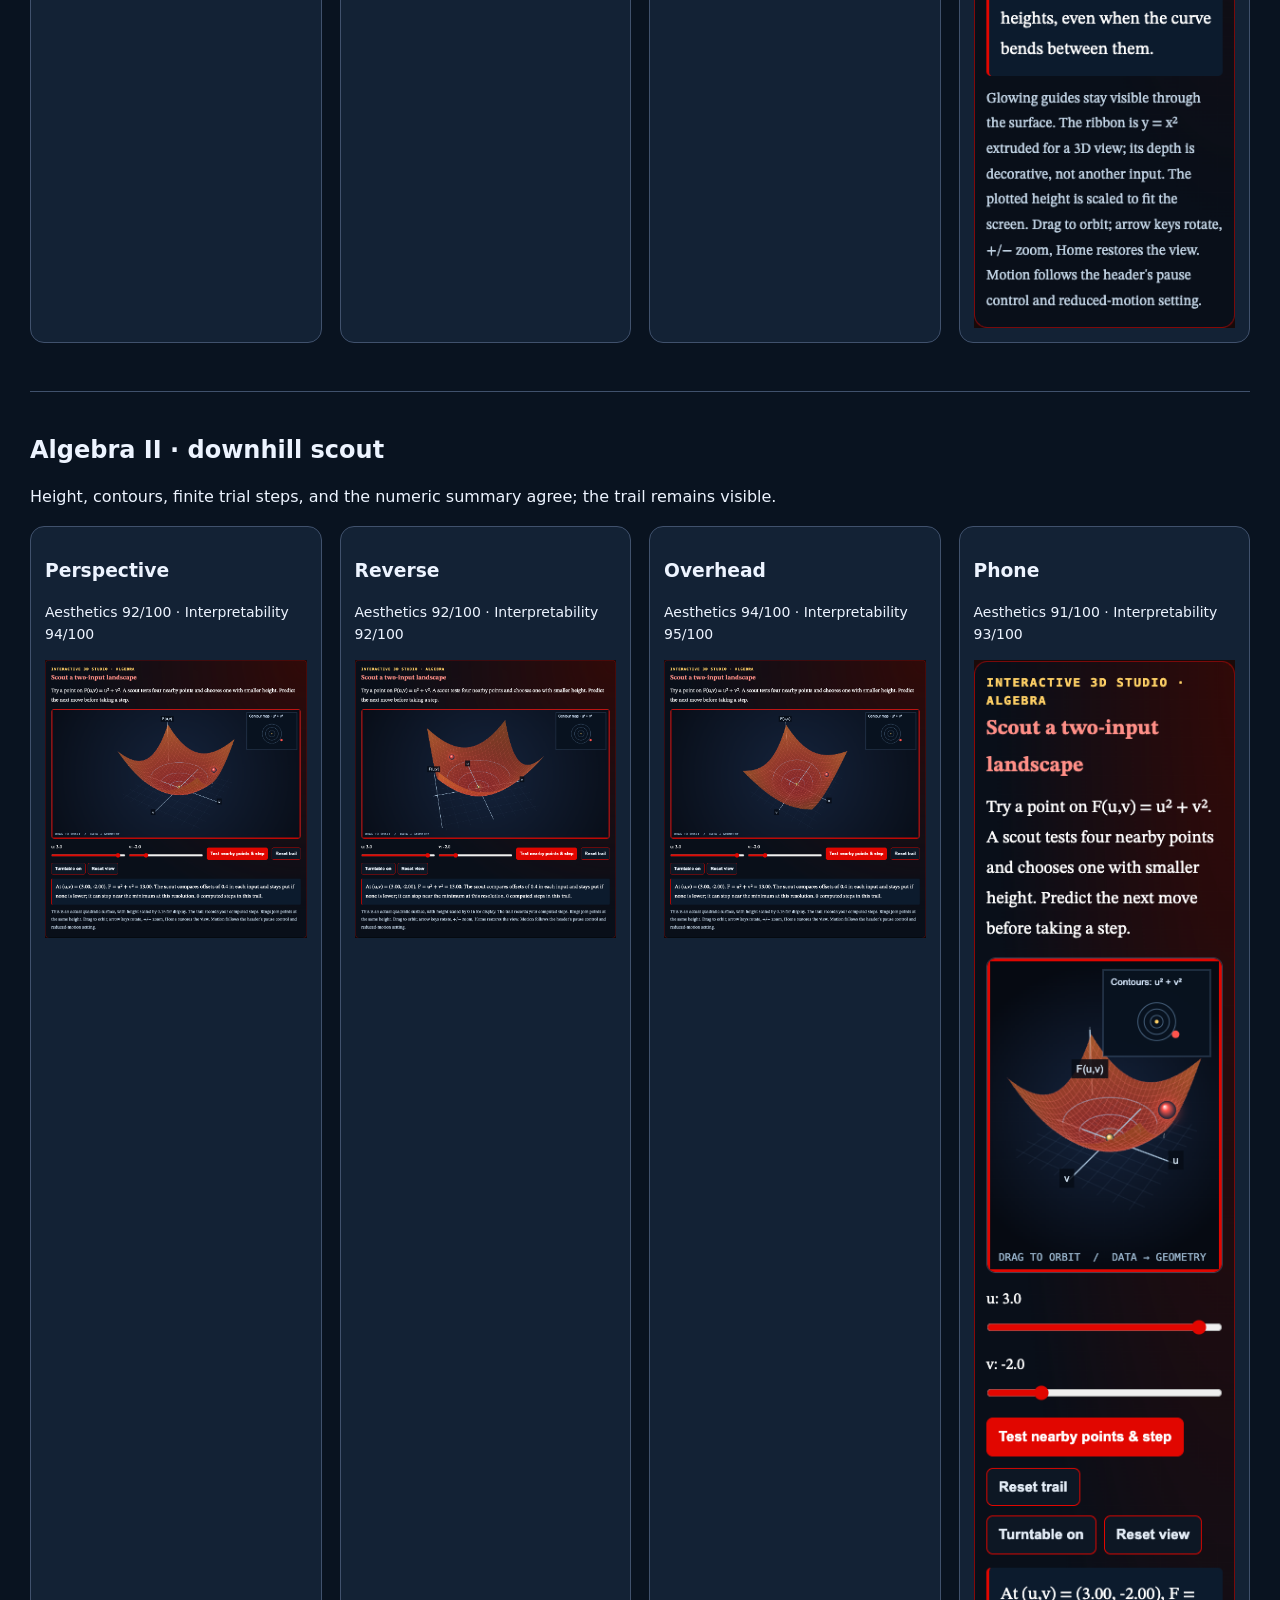
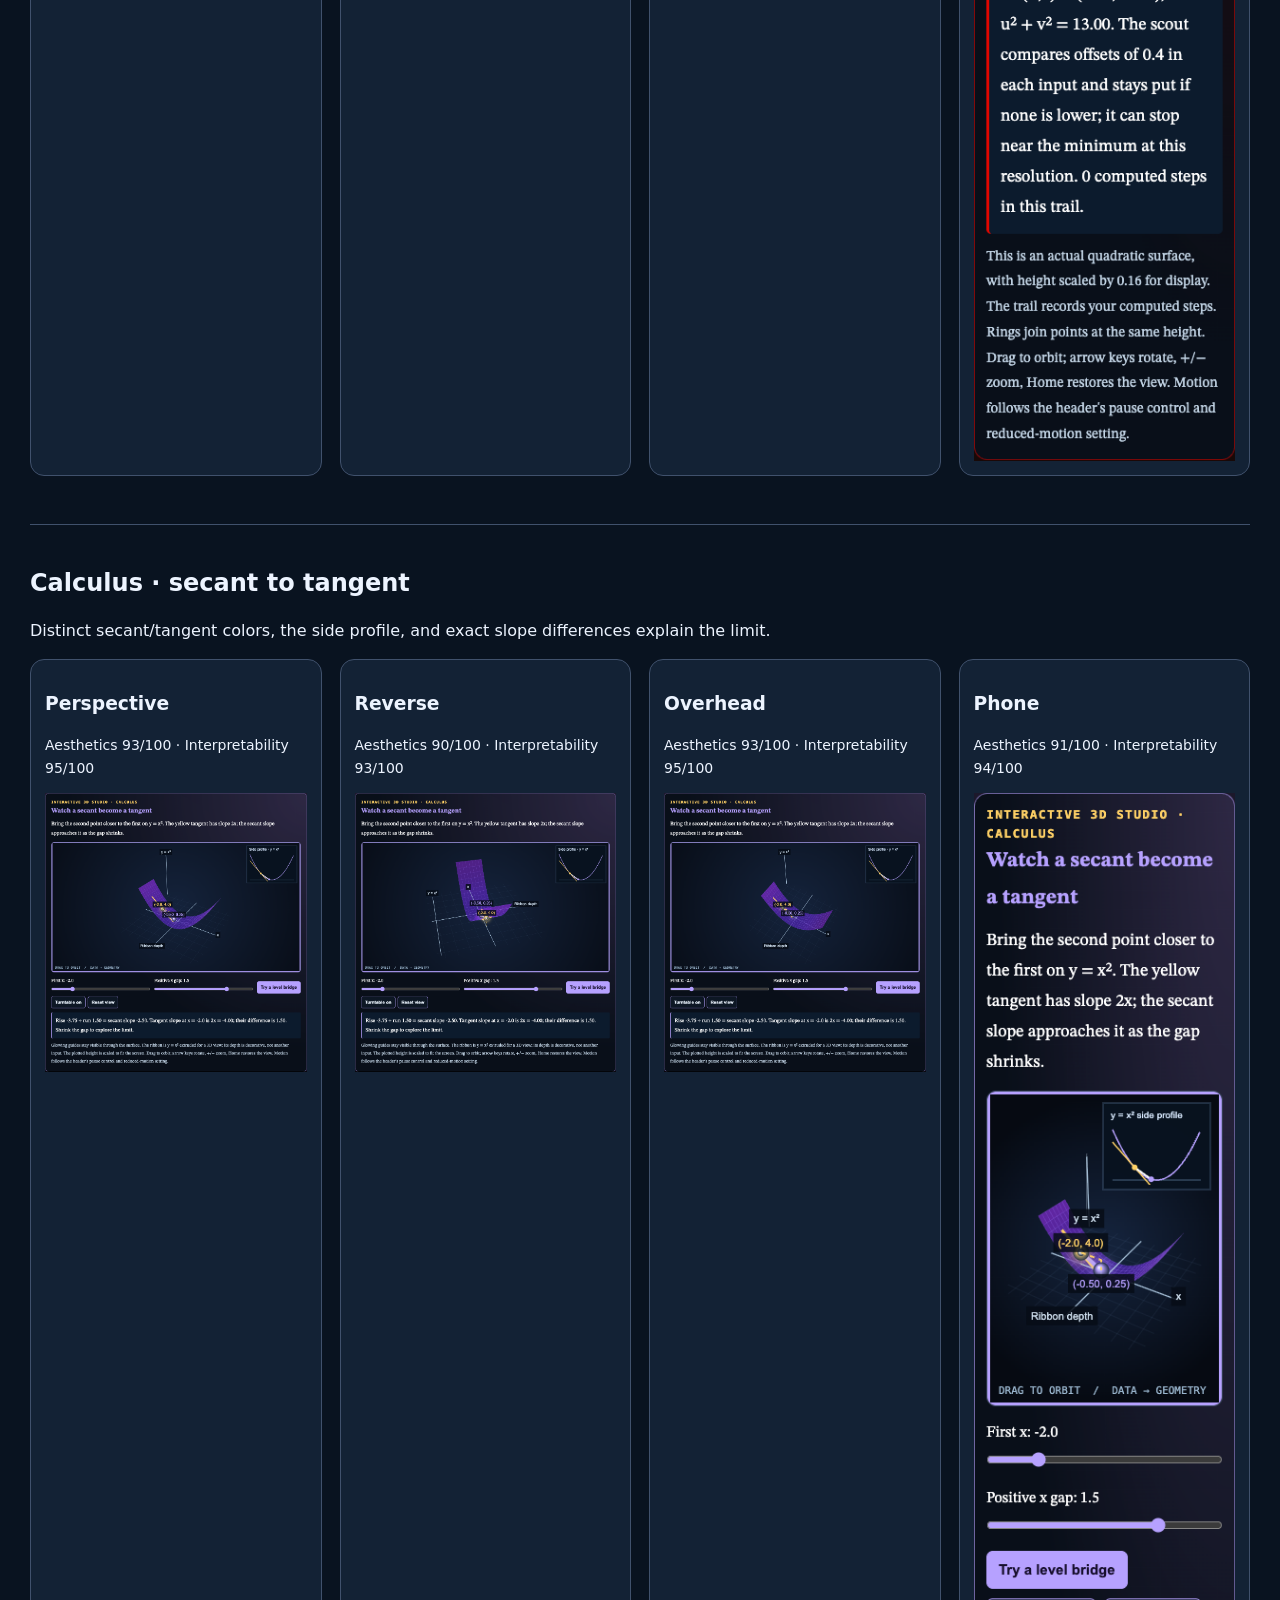
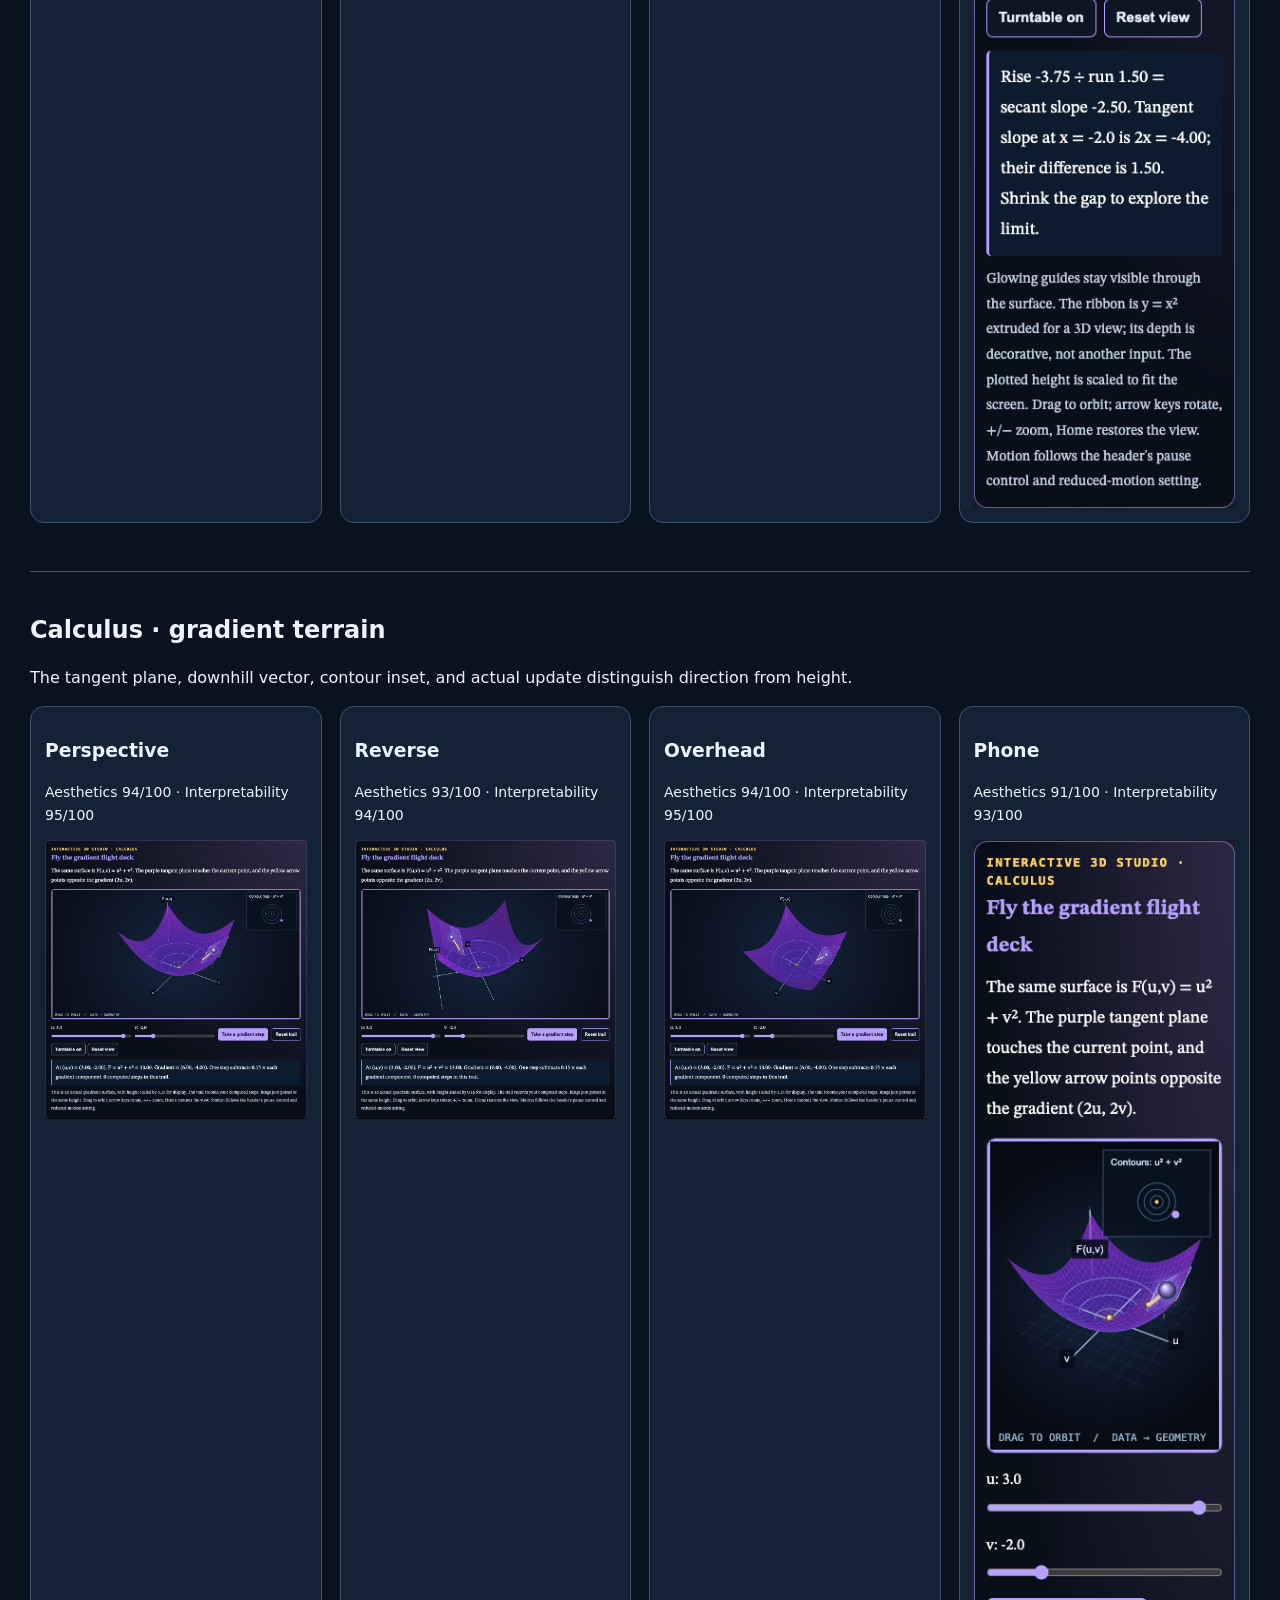
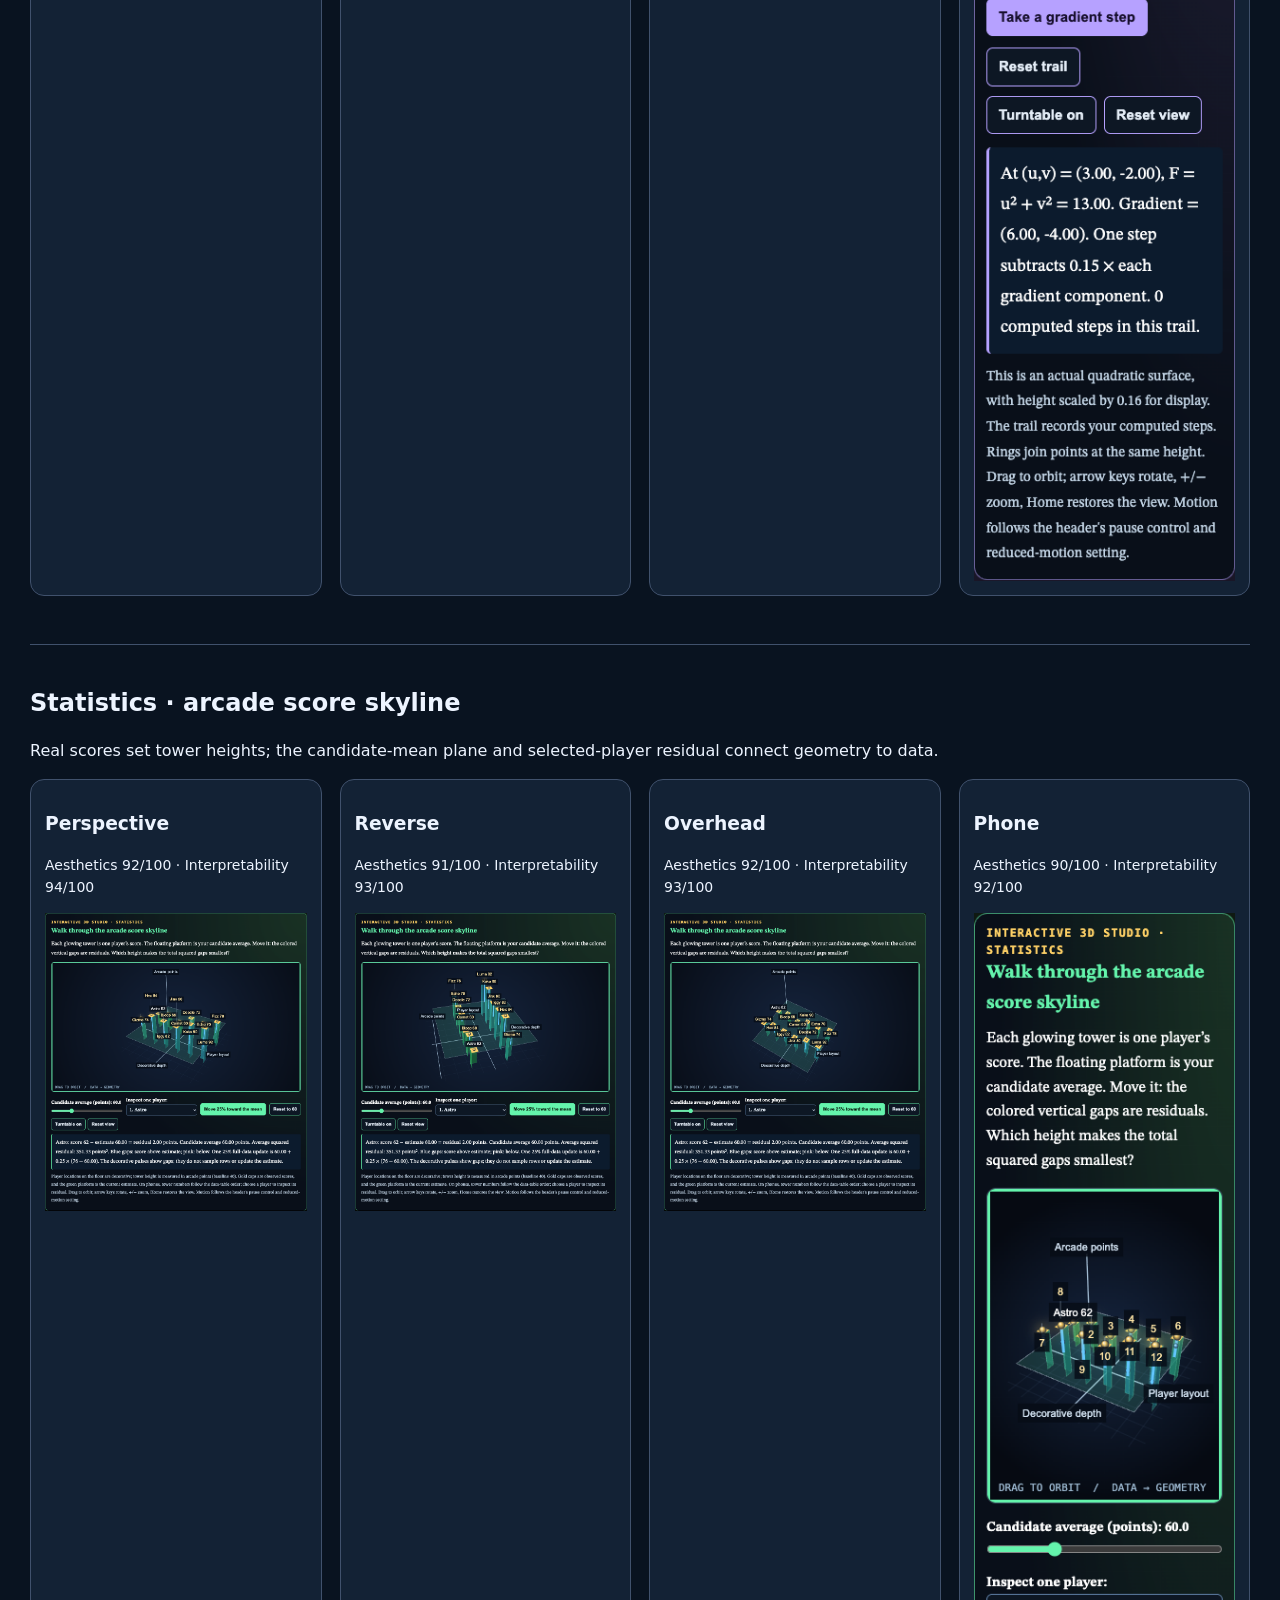
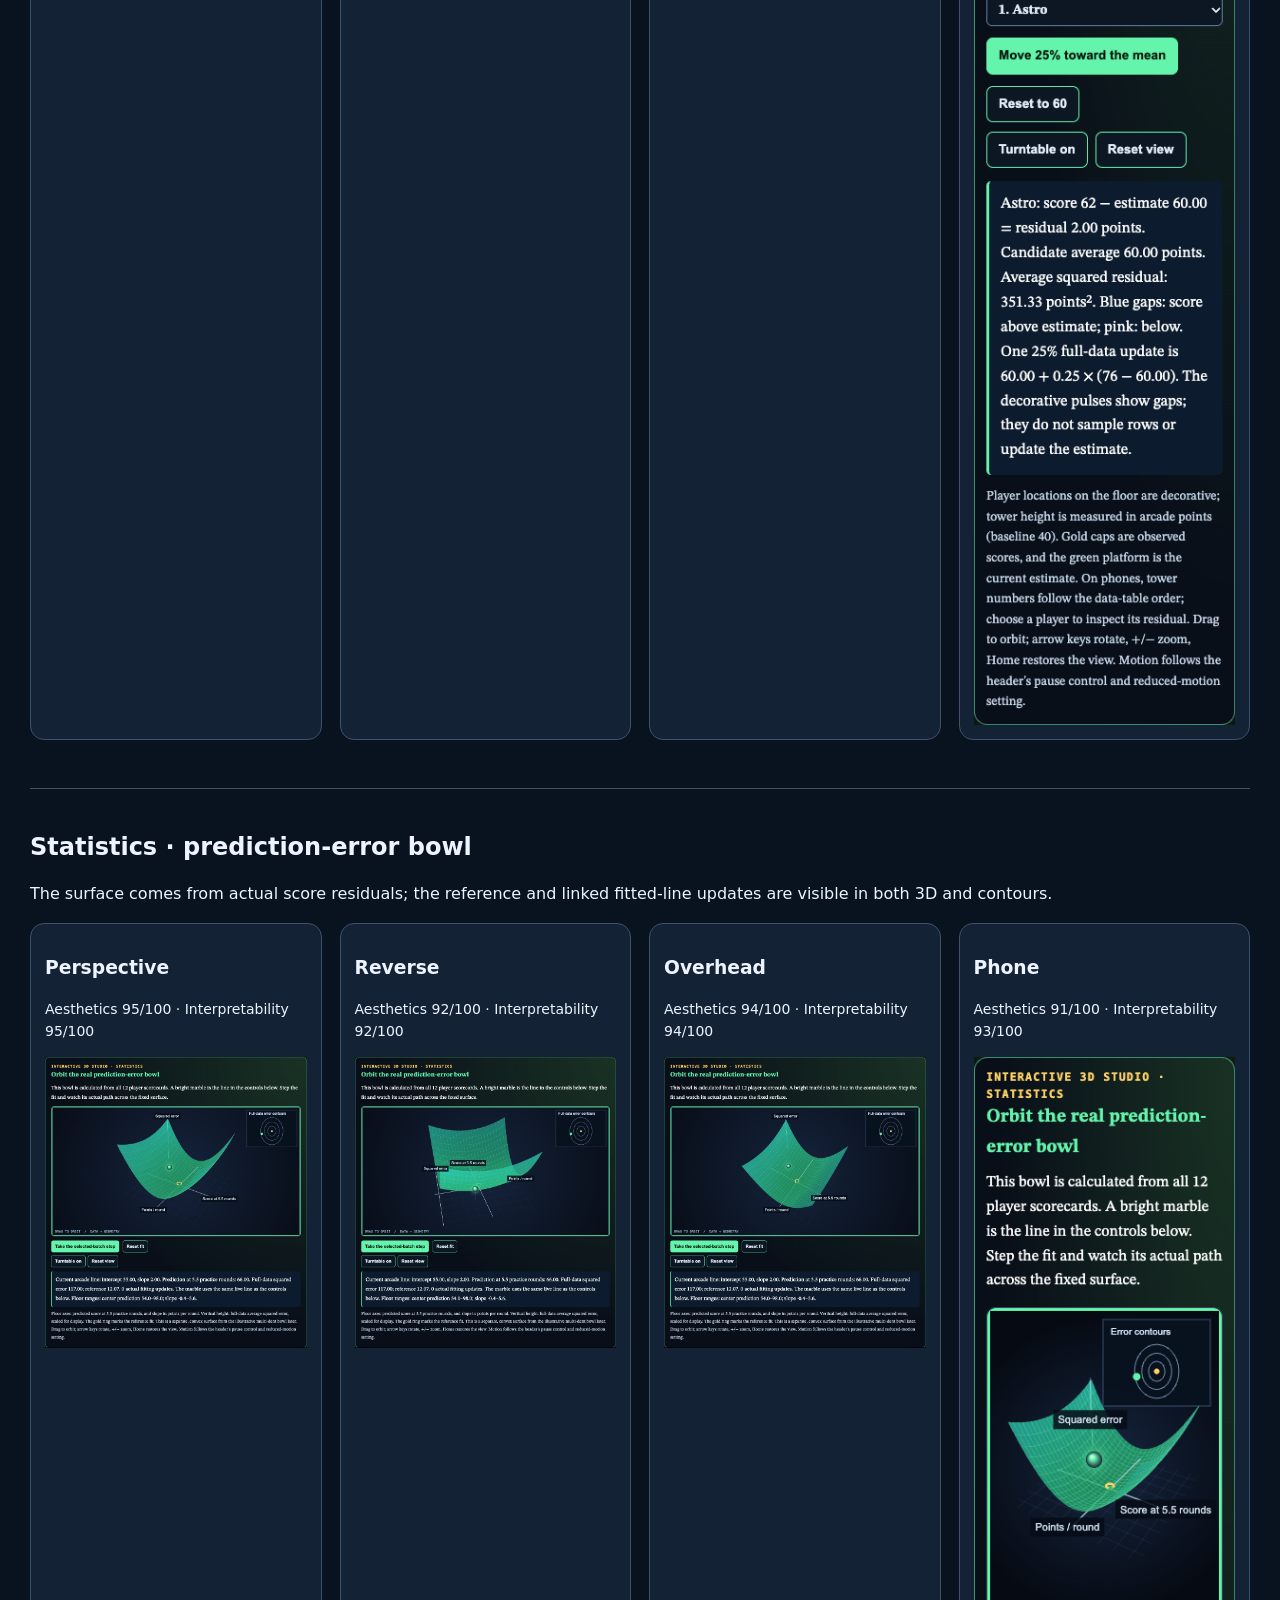
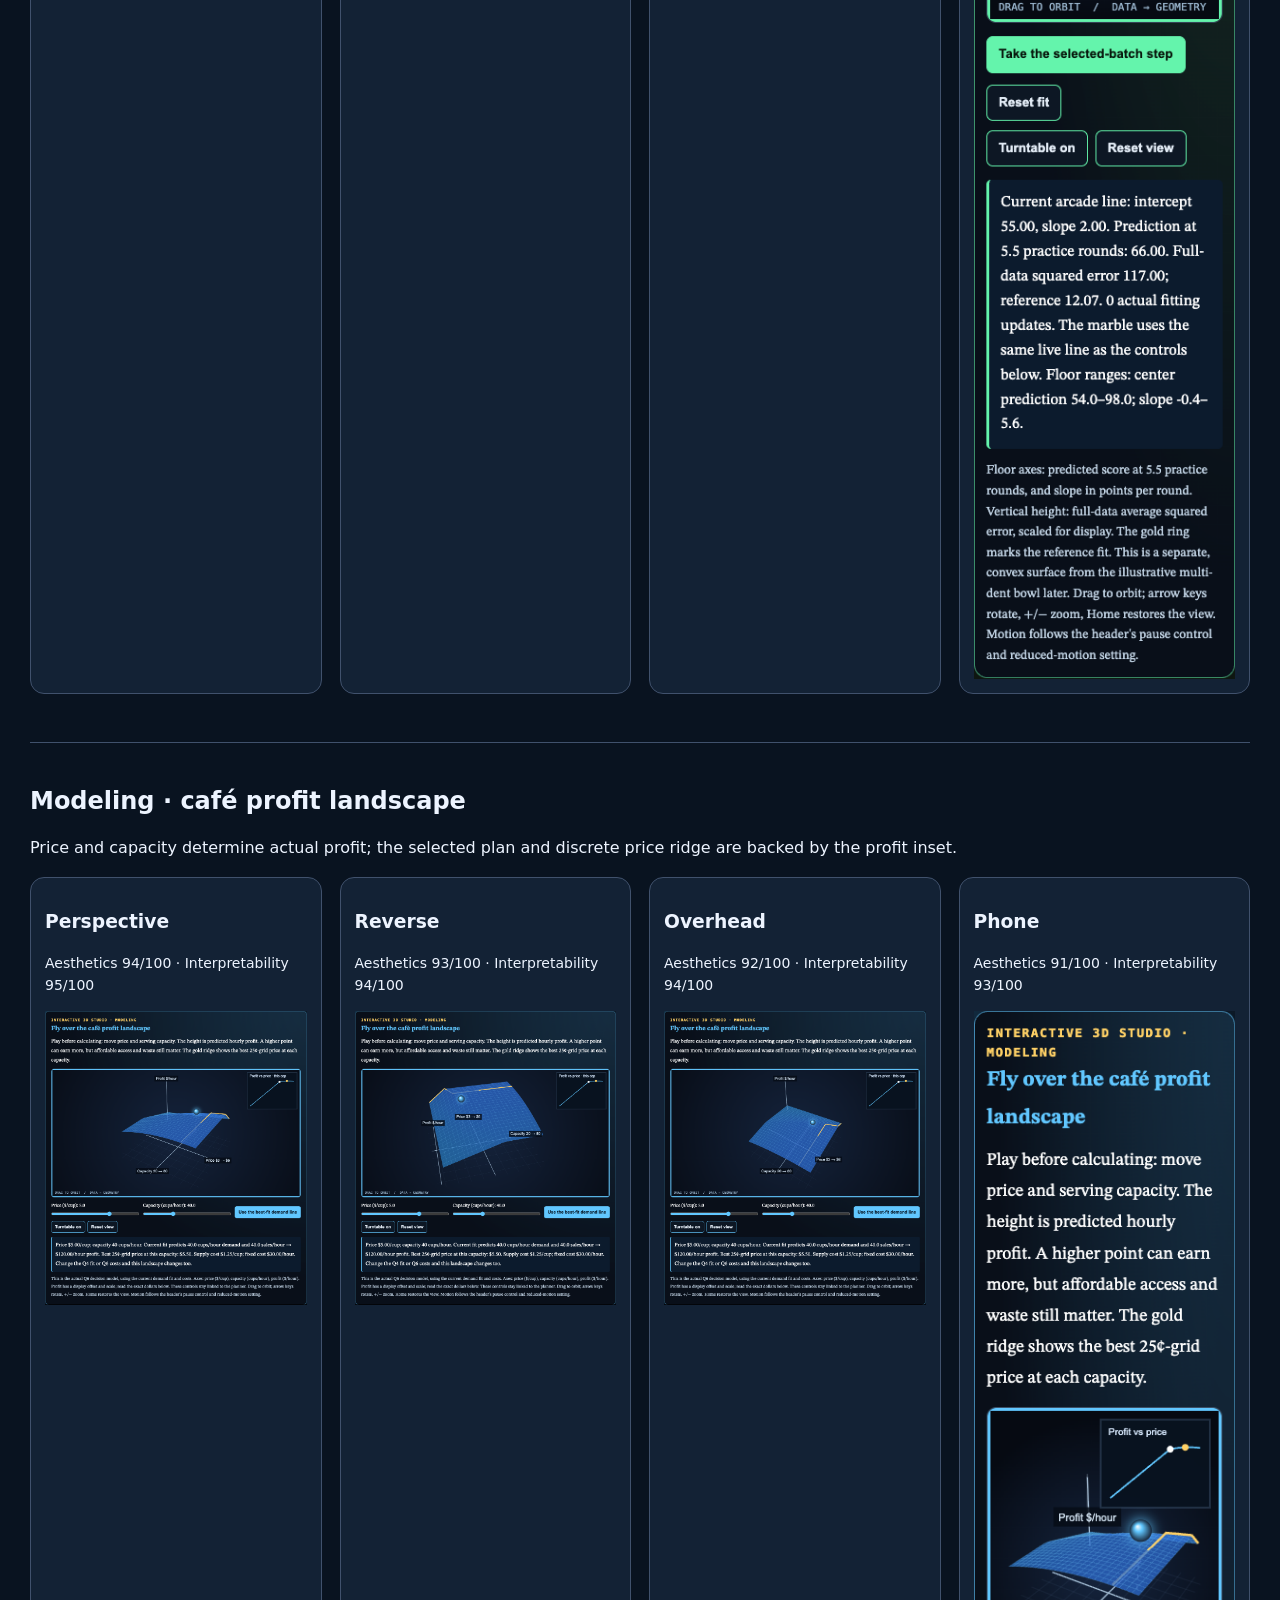
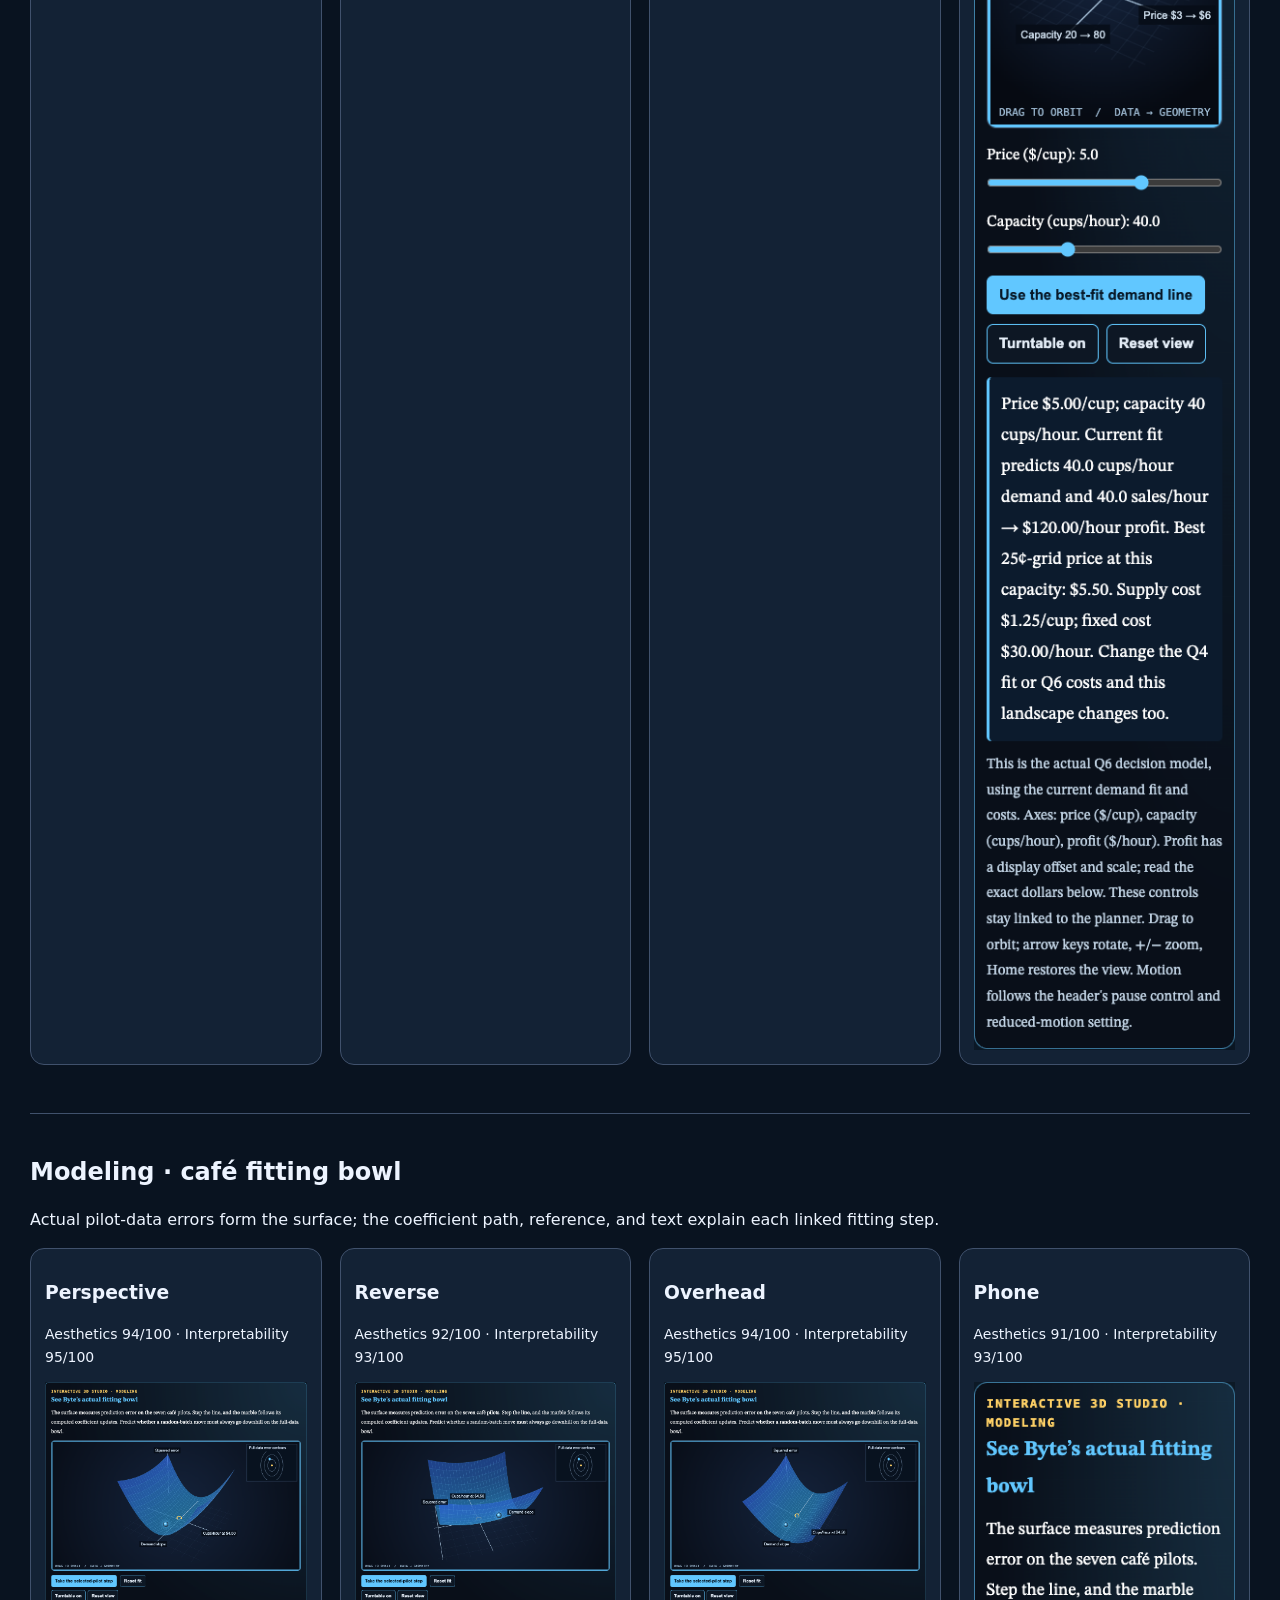
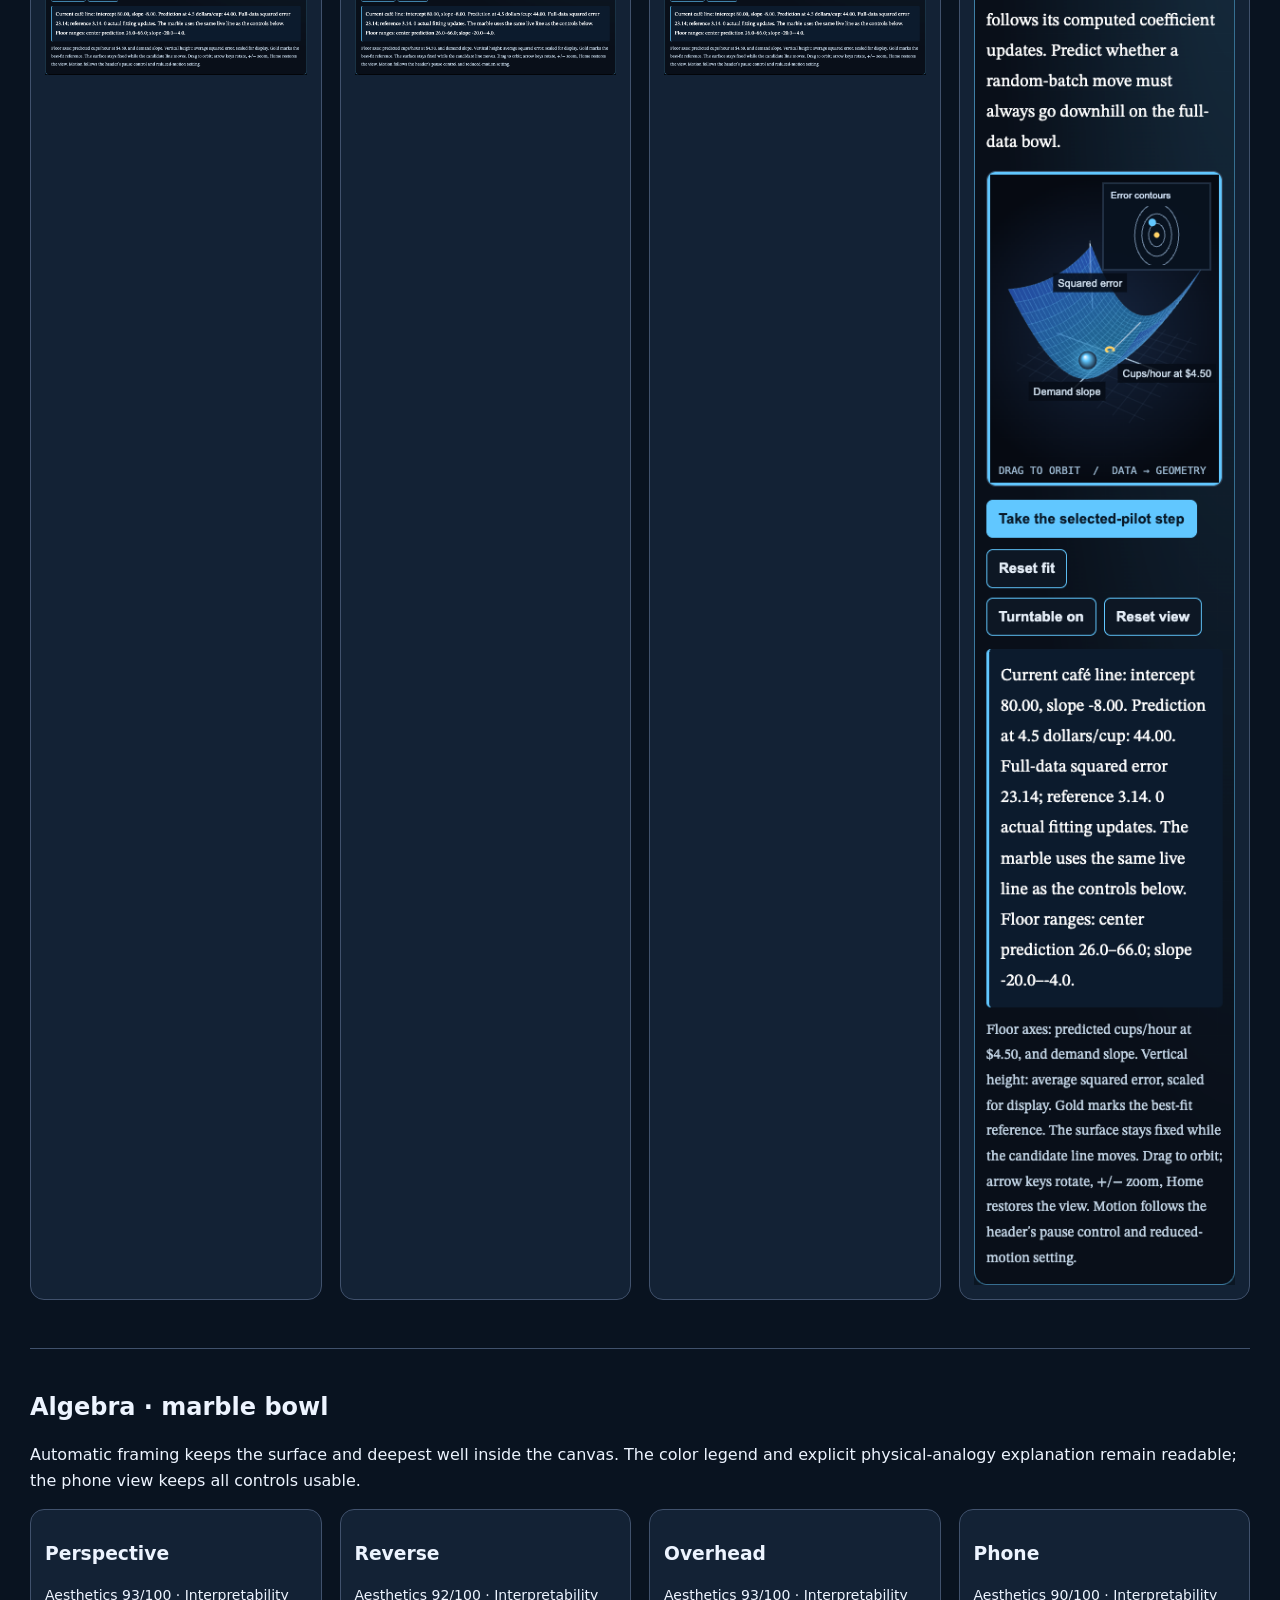
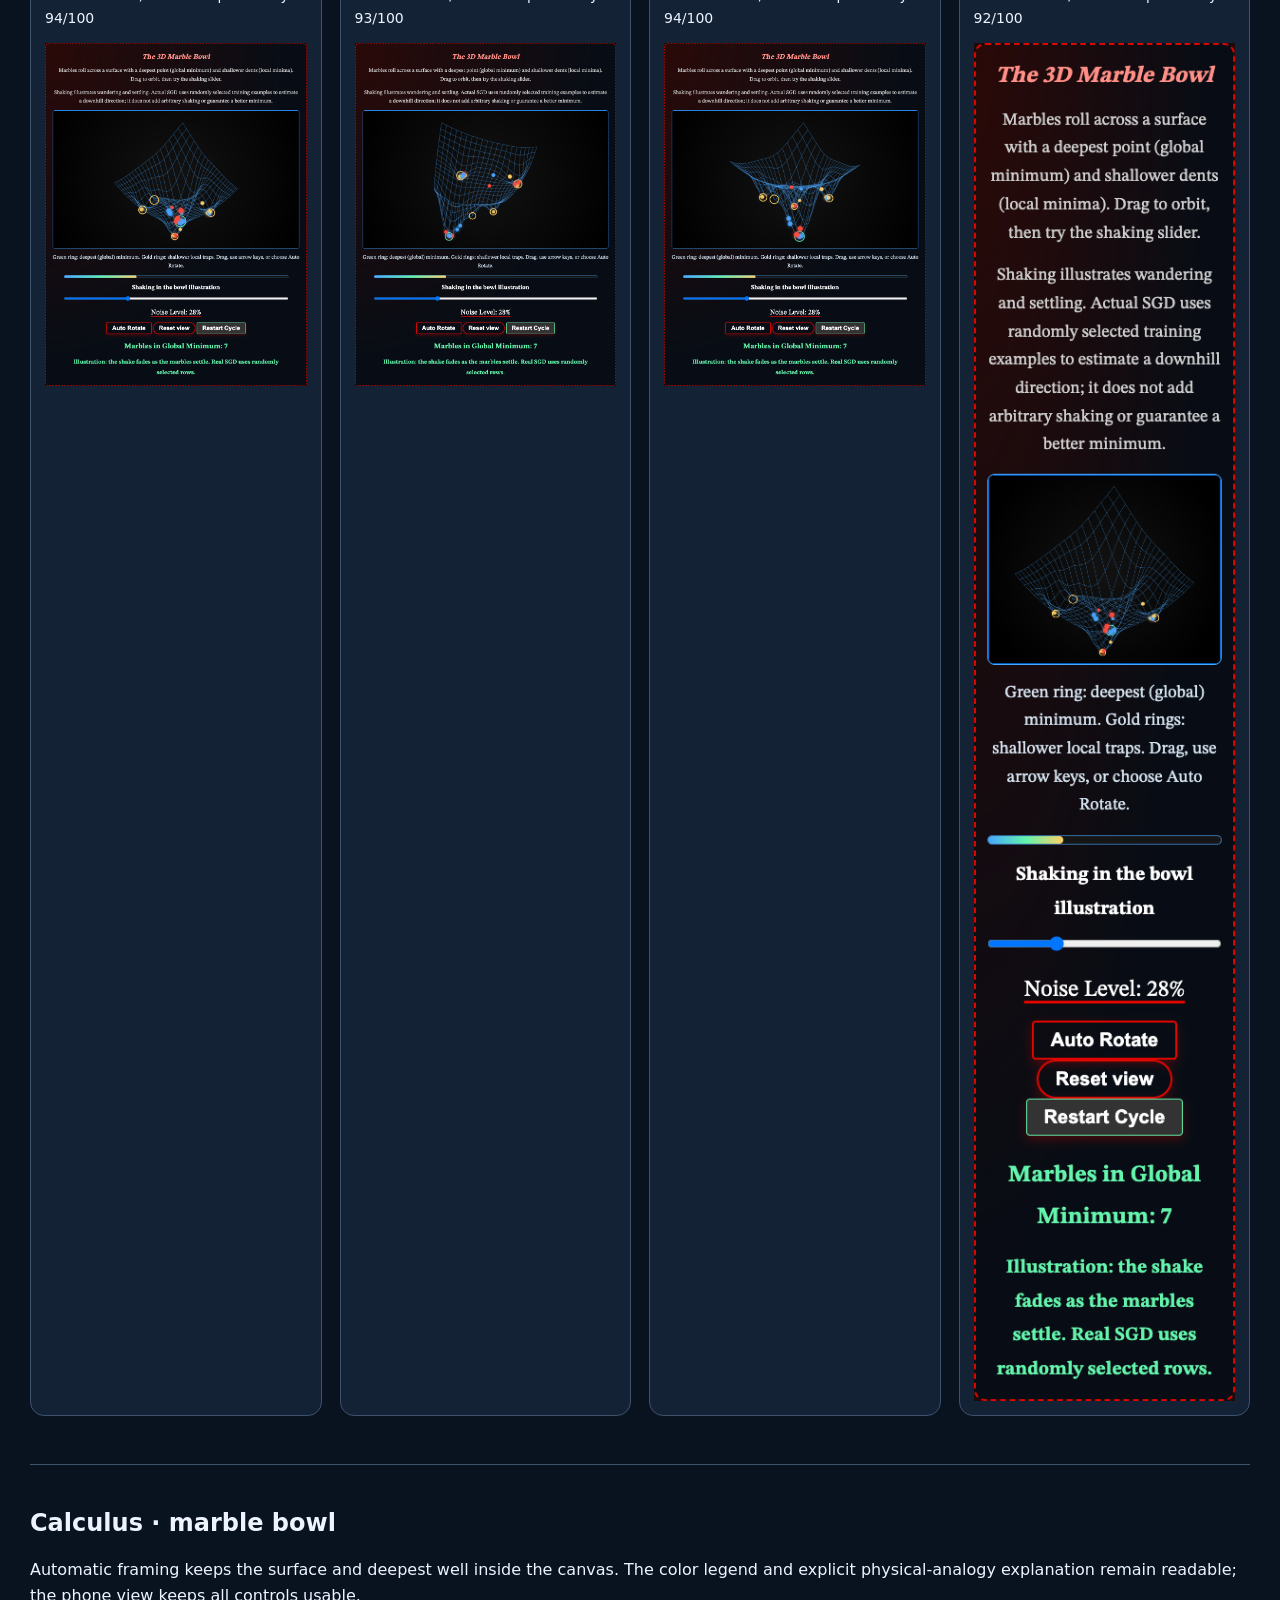
==== commit 6528523d: "Record passing Beyond 3D browser checks and visual review" ====
--- a/visual-review/index.html
+++ b/visual-review/index.html
@@ -1,2 +1,2 @@
 <!doctype html><html lang="en"><head><meta charset="utf-8"><meta name="viewport" content="width=device-width,initial-scale=1"><title>Worksheet visual review</title><style>
-*{box-sizing:border-box}body{margin:0;background:#091320;color:#edf4ff;font:16px/1.6 system-ui,sans-serif}main{max-width:1500px;margin:auto;padding:30px}a{color:#7dd3ff}h1,h2,h3{line-height:1.2}section{margin:48px 0;padding-top:24px;border-top:1px solid #40516c}.grid{display:grid;grid-template-columns:repeat(4,minmax(0,1fr));gap:18px}article{padding:14px;background:#132235;border:1px solid #40516c;border-radius:14px}article p{font-size:14px}img{display:block;width:100%;height:auto}select{font:inherit;background:#edf4ff;color:#091320;padding:8px;border-radius:8px}a:focus-visible,select:focus-visible{outline:3px solid #ffdc7d;outline-offset:5px}@media(max-width:1000px){.grid{grid-template-columns:repeat(2,minmax(0,1fr))}}@media(max-width:550px){main{padding:18px}.grid{grid-template-columns:1fr}}[hidden]{display:none!important}</style></head><body><main><a href="../">Open worksheet</a><h1>Camera-angle review</h1><p>48 reviewed screenshots: eight new early 3D scenes and the shared marble bowl in all four lessons, each viewed from perspective, reverse, overhead, and a 390-pixel phone layout. Every reviewed view meets the 90/100 threshold for both criteria.</p><p>Scores are the coding agent’s subjective visual assessment, not independent student or teacher ratings. Numerical correctness, accessibility behaviors, and interaction checks are tested separately. Open an image to inspect the original full-resolution capture.</p><details><summary>Rubric and changes made during review</summary><p>Aesthetics: framing/composition (30), lighting/color/depth (25), visual hierarchy (25), controls/layout (20). Interpretability: accurate mathematical mapping (35), axes/labels (25), numerical explanation (25), analogy limits (15).</p><p>The review prompted fixes for reverse-view occlusion, camera clipping, crowded labels, phone canvas resizing, overlapping insets, and original-bowl phone framing. Desktop captures use Chrome at 1440 × 1100; phone captures use 390 × 844. Decorative motion is frozen for repeatable inspection, except the bowl is briefly run and then paused to show settled marbles.</p></details><p><label for="mode">Show lesson: </label><select id="mode"><option value="all">All four</option><option value="algebra">Algebra II</option><option value="calculus">Calculus</option><option value="statistics">Statistics</option><option value="modeling">Modeling</option></select></p><section data-mode="algebra"><h2>Algebra II · slope bridge</h2><p>Rise/run markers and the side profile preserve the slope explanation when the 3D ribbon is foreshortened.</p><div class="grid"><article><h3>Perspective</h3><p>Aesthetics 92/100 · Interpretability 94/100</p><a href="algebra-bridge-perspective.png"><img loading="lazy" src="algebra-bridge-perspective.png" alt="Algebra II · slope bridge in the perspective view. Open full-size screenshot."></a></article><article><h3>Reverse</h3><p>Aesthetics 90/100 · Interpretability 91/100</p><a href="algebra-bridge-reverse.png"><img loading="lazy" src="algebra-bridge-reverse.png" alt="Algebra II · slope bridge in the reverse view. Open full-size screenshot."></a></article><article><h3>Overhead</h3><p>Aesthetics 92/100 · Interpretability 94/100</p><a href="algebra-bridge-overhead.png"><img loading="lazy" src="algebra-bridge-overhead.png" alt="Algebra II · slope bridge in the overhead view. Open full-size screenshot."></a></article><article><h3>Phone</h3><p>Aesthetics 90/100 · Interpretability 93/100</p><a href="algebra-bridge-phone.png"><img loading="lazy" src="algebra-bridge-phone.png" alt="Algebra II · slope bridge in the phone view. Open full-size screenshot."></a></article></div></section><section data-mode="algebra"><h2>Algebra II · downhill scout</h2><p>Height, contours, finite trial steps, and the numeric summary agree; the trail remains visible.</p><div class="grid"><article><h3>Perspective</h3><p>Aesthetics 92/100 · Interpretability 94/100</p><a href="algebra-terrain-perspective.png"><img loading="lazy" src="algebra-terrain-perspective.png" alt="Algebra II · downhill scout in the perspective view. Open full-size screenshot."></a></article><article><h3>Reverse</h3><p>Aesthetics 92/100 · Interpretability 92/100</p><a href="algebra-terrain-reverse.png"><img loading="lazy" src="algebra-terrain-reverse.png" alt="Algebra II · downhill scout in the reverse view. Open full-size screenshot."></a></article><article><h3>Overhead</h3><p>Aesthetics 94/100 · Interpretability 95/100</p><a href="algebra-terrain-overhead.png"><img loading="lazy" src="algebra-terrain-overhead.png" alt="Algebra II · downhill scout in the overhead view. Open full-size screenshot."></a></article><article><h3>Phone</h3><p>Aesthetics 91/100 · Interpretability 93/100</p><a href="algebra-terrain-phone.png"><img loading="lazy" src="algebra-terrain-phone.png" alt="Algebra II · downhill scout in the phone view. Open full-size screenshot."></a></article></div></section><section data-mode="calculus"><h2>Calculus · secant to tangent</h2><p>Distinct secant/tangent colors, the side profile, and exact slope differences explain the limit.</p><div class="grid"><article><h3>Perspective</h3><p>Aesthetics 93/100 · Interpretability 95/100</p><a href="calculus-bridge-perspective.png"><img loading="lazy" src="calculus-bridge-perspective.png" alt="Calculus · secant to tangent in the perspective view. Open full-size screenshot."></a></article><article><h3>Reverse</h3><p>Aesthetics 90/100 · Interpretability 93/100</p><a href="calculus-bridge-reverse.png"><img loading="lazy" src="calculus-bridge-reverse.png" alt="Calculus · secant to tangent in the reverse view. Open full-size screenshot."></a></article><article><h3>Overhead</h3><p>Aesthetics 93/100 · Interpretability 95/100</p><a href="calculus-bridge-overhead.png"><img loading="lazy" src="calculus-bridge-overhead.png" alt="Calculus · secant to tangent in the overhead view. Open full-size screenshot."></a></article><article><h3>Phone</h3><p>Aesthetics 91/100 · Interpretability 94/100</p><a href="calculus-bridge-phone.png"><img loading="lazy" src="calculus-bridge-phone.png" alt="Calculus · secant to tangent in the phone view. Open full-size screenshot."></a></article></div></section><section data-mode="calculus"><h2>Calculus · gradient terrain</h2><p>The tangent plane, downhill vector, contour inset, and actual update distinguish direction from height.</p><div class="grid"><article><h3>Perspective</h3><p>Aesthetics 94/100 · Interpretability 95/100</p><a href="calculus-terrain-perspective.png"><img loading="lazy" src="calculus-terrain-perspective.png" alt="Calculus · gradient terrain in the perspective view. Open full-size screenshot."></a></article><article><h3>Reverse</h3><p>Aesthetics 93/100 · Interpretability 94/100</p><a href="calculus-terrain-reverse.png"><img loading="lazy" src="calculus-terrain-reverse.png" alt="Calculus · gradient terrain in the reverse view. Open full-size screenshot."></a></article><article><h3>Overhead</h3><p>Aesthetics 94/100 · Interpretability 95/100</p><a href="calculus-terrain-overhead.png"><img loading="lazy" src="calculus-terrain-overhead.png" alt="Calculus · gradient terrain in the overhead view. Open full-size screenshot."></a></article><article><h3>Phone</h3><p>Aesthetics 91/100 · Interpretability 93/100</p><a href="calculus-terrain-phone.png"><img loading="lazy" src="calculus-terrain-phone.png" alt="Calculus · gradient terrain in the phone view. Open full-size screenshot."></a></article></div></section><section data-mode="statistics"><h2>Statistics · arcade score skyline</h2><p>Real scores set tower heights; the candidate-mean plane and selected-player residual connect geometry to data.</p><div class="grid"><article><h3>Perspective</h3><p>Aesthetics 92/100 · Interpretability 94/100</p><a href="statistics-skyline-perspective.png"><img loading="lazy" src="statistics-skyline-perspective.png" alt="Statistics · arcade score skyline in the perspective view. Open full-size screenshot."></a></article><article><h3>Reverse</h3><p>Aesthetics 91/100 · Interpretability 93/100</p><a href="statistics-skyline-reverse.png"><img loading="lazy" src="statistics-skyline-reverse.png" alt="Statistics · arcade score skyline in the reverse view. Open full-size screenshot."></a></article><article><h3>Overhead</h3><p>Aesthetics 92/100 · Interpretability 93/100</p><a href="statistics-skyline-overhead.png"><img loading="lazy" src="statistics-skyline-overhead.png" alt="Statistics · arcade score skyline in the overhead view. Open full-size screenshot."></a></article><article><h3>Phone</h3><p>Aesthetics 90/100 · Interpretability 92/100</p><a href="statistics-skyline-phone.png"><img loading="lazy" src="statistics-skyline-phone.png" alt="Statistics · arcade score skyline in the phone view. Open full-size screenshot."></a></article></div></section><section data-mode="statistics"><h2>Statistics · prediction-error bowl</h2><p>The surface comes from actual score residuals; the reference and linked fitted-line updates are visible in both 3D and contours.</p><div class="grid"><article><h3>Perspective</h3><p>Aesthetics 95/100 · Interpretability 95/100</p><a href="statistics-fit-perspective.png"><img loading="lazy" src="statistics-fit-perspective.png" alt="Statistics · prediction-error bowl in the perspective view. Open full-size screenshot."></a></article><article><h3>Reverse</h3><p>Aesthetics 92/100 · Interpretability 92/100</p><a href="statistics-fit-reverse.png"><img loading="lazy" src="statistics-fit-reverse.png" alt="Statistics · prediction-error bowl in the reverse view. Open full-size screenshot."></a></article><article><h3>Overhead</h3><p>Aesthetics 94/100 · Interpretability 94/100</p><a href="statistics-fit-overhead.png"><img loading="lazy" src="statistics-fit-overhead.png" alt="Statistics · prediction-error bowl in the overhead view. Open full-size screenshot."></a></article><article><h3>Phone</h3><p>Aesthetics 91/100 · Interpretability 93/100</p><a href="statistics-fit-phone.png"><img loading="lazy" src="statistics-fit-phone.png" alt="Statistics · prediction-error bowl in the phone view. Open full-size screenshot."></a></article></div></section><section data-mode="modeling"><h2>Modeling · café profit landscape</h2><p>Price and capacity determine actual profit; the selected plan and discrete price ridge are backed by the profit inset.</p><div class="grid"><article><h3>Perspective</h3><p>Aesthetics 94/100 · Interpretability 95/100</p><a href="modeling-market-perspective.png"><img loading="lazy" src="modeling-market-perspective.png" alt="Modeling · café profit landscape in the perspective view. Open full-size screenshot."></a></article><article><h3>Reverse</h3><p>Aesthetics 93/100 · Interpretability 94/100</p><a href="modeling-market-reverse.png"><img loading="lazy" src="modeling-market-reverse.png" alt="Modeling · café profit landscape in the reverse view. Open full-size screenshot."></a></article><article><h3>Overhead</h3><p>Aesthetics 92/100 · Interpretability 94/100</p><a href="modeling-market-overhead.png"><img loading="lazy" src="modeling-market-overhead.png" alt="Modeling · café profit landscape in the overhead view. Open full-size screenshot."></a></article><article><h3>Phone</h3><p>Aesthetics 91/100 · Interpretability 93/100</p><a href="modeling-market-phone.png"><img loading="lazy" src="modeling-market-phone.png" alt="Modeling · café profit landscape in the phone view. Open full-size screenshot."></a></article></div></section><section data-mode="modeling"><h2>Modeling · café fitting bowl</h2><p>Actual pilot-data errors form the surface; the coefficient path, reference, and text explain each linked fitting step.</p><div class="grid"><article><h3>Perspective</h3><p>Aesthetics 94/100 · Interpretability 95/100</p><a href="modeling-fit-perspective.png"><img loading="lazy" src="modeling-fit-perspective.png" alt="Modeling · café fitting bowl in the perspective view. Open full-size screenshot."></a></article><article><h3>Reverse</h3><p>Aesthetics 92/100 · Interpretability 93/100</p><a href="modeling-fit-reverse.png"><img loading="lazy" src="modeling-fit-reverse.png" alt="Modeling · café fitting bowl in the reverse view. Open full-size screenshot."></a></article><article><h3>Overhead</h3><p>Aesthetics 94/100 · Interpretability 95/100</p><a href="modeling-fit-overhead.png"><img loading="lazy" src="modeling-fit-overhead.png" alt="Modeling · café fitting bowl in the overhead view. Open full-size screenshot."></a></article><article><h3>Phone</h3><p>Aesthetics 91/100 · Interpretability 93/100</p><a href="modeling-fit-phone.png"><img loading="lazy" src="modeling-fit-phone.png" alt="Modeling · café fitting bowl in the phone view. Open full-size screenshot."></a></article></div></section><section data-mode="algebra"><h2>Algebra · marble bowl</h2><p>Automatic framing keeps the surface and deepest well inside the canvas. The color legend and explicit physical-analogy explanation remain readable; the phone view keeps all controls usable.</p><div class="grid"><article><h3>Perspective</h3><p>Aesthetics 93/100 · Interpretability 94/100</p><a href="algebra-shared-bowl-perspective.png"><img loading="lazy" src="algebra-shared-bowl-perspective.png" alt="Algebra · marble bowl in the perspective view. Open full-size screenshot."></a></article><article><h3>Reverse</h3><p>Aesthetics 92/100 · Interpretability 93/100</p><a href="algebra-shared-bowl-reverse.png"><img loading="lazy" src="algebra-shared-bowl-reverse.png" alt="Algebra · marble bowl in the reverse view. Open full-size screenshot."></a></article><article><h3>Overhead</h3><p>Aesthetics 93/100 · Interpretability 94/100</p><a href="algebra-shared-bowl-overhead.png"><img loading="lazy" src="algebra-shared-bowl-overhead.png" alt="Algebra · marble bowl in the overhead view. Open full-size screenshot."></a></article><article><h3>Phone</h3><p>Aesthetics 90/100 · Interpretability 92/100</p><a href="algebra-shared-bowl-phone.png"><img loading="lazy" src="algebra-shared-bowl-phone.png" alt="Algebra · marble bowl in the phone view. Open full-size screenshot."></a></article></div></section><section data-mode="calculus"><h2>Calculus · marble bowl</h2><p>Automatic framing keeps the surface and deepest well inside the canvas. The color legend and explicit physical-analogy explanation remain readable; the phone view keeps all controls usable.</p><div class="grid"><article><h3>Perspective</h3><p>Aesthetics 93/100 · Interpretability 94/100</p><a href="calculus-shared-bowl-perspective.png"><img loading="lazy" src="calculus-shared-bowl-perspective.png" alt="Calculus · marble bowl in the perspective view. Open full-size screenshot."></a></article><article><h3>Reverse</h3><p>Aesthetics 92/100 · Interpretability 93/100</p><a href="calculus-shared-bowl-reverse.png"><img loading="lazy" src="calculus-shared-bowl-reverse.png" alt="Calculus · marble bowl in the reverse view. Open full-size screenshot."></a></article><article><h3>Overhead</h3><p>Aesthetics 93/100 · Interpretability 94/100</p><a href="calculus-shared-bowl-overhead.png"><img loading="lazy" src="calculus-shared-bowl-overhead.png" alt="Calculus · marble bowl in the overhead view. Open full-size screenshot."></a></article><article><h3>Phone</h3><p>Aesthetics 90/100 · Interpretability 92/100</p><a href="calculus-shared-bowl-phone.png"><img loading="lazy" src="calculus-shared-bowl-phone.png" alt="Calculus · marble bowl in the phone view. Open full-size screenshot."></a></article></div></section><section data-mode="statistics"><h2>Statistics · marble bowl</h2><p>Automatic framing keeps the surface and deepest well inside the canvas. The color legend and explicit physical-analogy explanation remain readable; the phone view keeps all controls usable.</p><div class="grid"><article><h3>Perspective</h3><p>Aesthetics 93/100 · Interpretability 94/100</p><a href="statistics-shared-bowl-perspective.png"><img loading="lazy" src="statistics-shared-bowl-perspective.png" alt="Statistics · marble bowl in the perspective view. Open full-size screenshot."></a></article><article><h3>Reverse</h3><p>Aesthetics 92/100 · Interpretability 93/100</p><a href="statistics-shared-bowl-reverse.png"><img loading="lazy" src="statistics-shared-bowl-reverse.png" alt="Statistics · marble bowl in the reverse view. Open full-size screenshot."></a></article><article><h3>Overhead</h3><p>Aesthetics 93/100 · Interpretability 94/100</p><a href="statistics-shared-bowl-overhead.png"><img loading="lazy" src="statistics-shared-bowl-overhead.png" alt="Statistics · marble bowl in the overhead view. Open full-size screenshot."></a></article><article><h3>Phone</h3><p>Aesthetics 90/100 · Interpretability 92/100</p><a href="statistics-shared-bowl-phone.png"><img loading="lazy" src="statistics-shared-bowl-phone.png" alt="Statistics · marble bowl in the phone view. Open full-size screenshot."></a></article></div></section><section data-mode="modeling"><h2>Modeling · marble bowl</h2><p>Automatic framing keeps the surface and deepest well inside the canvas. The color legend and explicit physical-analogy explanation remain readable; the phone view keeps all controls usable.</p><div class="grid"><article><h3>Perspective</h3><p>Aesthetics 93/100 · Interpretability 94/100</p><a href="modeling-shared-bowl-perspective.png"><img loading="lazy" src="modeling-shared-bowl-perspective.png" alt="Modeling · marble bowl in the perspective view. Open full-size screenshot."></a></article><article><h3>Reverse</h3><p>Aesthetics 92/100 · Interpretability 93/100</p><a href="modeling-shared-bowl-reverse.png"><img loading="lazy" src="modeling-shared-bowl-reverse.png" alt="Modeling · marble bowl in the reverse view. Open full-size screenshot."></a></article><article><h3>Overhead</h3><p>Aesthetics 93/100 · Interpretability 94/100</p><a href="modeling-shared-bowl-overhead.png"><img loading="lazy" src="modeling-shared-bowl-overhead.png" alt="Modeling · marble bowl in the overhead view. Open full-size screenshot."></a></article><article><h3>Phone</h3><p>Aesthetics 90/100 · Interpretability 92/100</p><a href="modeling-shared-bowl-phone.png"><img loading="lazy" src="modeling-shared-bowl-phone.png" alt="Modeling · marble bowl in the phone view. Open full-size screenshot."></a></article></div></section><p><a href="scores.json">Download scores</a> · <a href="README.md">Read review notes</a></p></main><script>document.getElementById('mode').addEventListener('change',event=>document.querySelectorAll('section[data-mode]').forEach(section=>section.hidden=event.target.value!=='all'&&section.dataset.mode!==event.target.value));</script></body></html>+*{box-sizing:border-box}body{margin:0;background:#091320;color:#edf4ff;font:16px/1.6 system-ui,sans-serif}main{max-width:1500px;margin:auto;padding:30px}a{color:#7dd3ff}h1,h2,h3{line-height:1.2}section{margin:48px 0;padding-top:24px;border-top:1px solid #40516c}.grid{display:grid;grid-template-columns:repeat(4,minmax(0,1fr));gap:18px}article{padding:14px;background:#132235;border:1px solid #40516c;border-radius:14px}article p{font-size:14px}img{display:block;width:100%;height:auto}select{font:inherit;background:#edf4ff;color:#091320;padding:8px;border-radius:8px}a:focus-visible,select:focus-visible{outline:3px solid #ffdc7d;outline-offset:5px}@media(max-width:1000px){.grid{grid-template-columns:repeat(2,minmax(0,1fr))}}@media(max-width:550px){main{padding:18px}.grid{grid-template-columns:1fr}}[hidden]{display:none!important}</style></head><body><main><a href="../">Open worksheet</a><h1>Camera-angle review</h1><p>80 reviewed screenshots: 48 original lesson views and 32 Beyond 3D bonus views. Every reviewed view meets the 90/100 threshold for both criteria.</p><p>Scores are the coding agent’s subjective visual assessment, not independent student or teacher ratings. Numerical correctness, accessibility behaviors, and interaction checks are tested separately. Open an image to inspect the original full-resolution capture.</p><details><summary>Rubric and changes made during review</summary><p>Aesthetics: framing/composition (30), lighting/color/depth (25), visual hierarchy (25), controls/layout (20). Interpretability: accurate mathematical mapping (35), axes/labels (25), numerical explanation (25), analogy limits (15).</p><p>The review prompted fixes for reverse-view occlusion, camera clipping, crowded labels, phone canvas resizing, overlapping insets, and original-bowl phone framing. Desktop captures use Chrome at 1440 × 1100; phone captures use 390 × 844. Decorative motion is frozen for repeatable inspection, except the bowl is briefly run and then paused to show settled marbles.</p></details><p><label for="mode">Show lesson: </label><select id="mode"><option value="all">All five</option><option value="algebra">Algebra II</option><option value="calculus">Calculus</option><option value="statistics">Statistics</option><option value="modeling">Modeling</option><option value="dimensions">Bonus · Beyond 3D</option></select></p><section data-mode="algebra"><h2>Algebra II · slope bridge</h2><p>Rise/run markers and the side profile preserve the slope explanation when the 3D ribbon is foreshortened.</p><div class="grid"><article><h3>Perspective</h3><p>Aesthetics 92/100 · Interpretability 94/100</p><a href="algebra-bridge-perspective.png"><img loading="lazy" src="algebra-bridge-perspective.png" alt="Algebra II · slope bridge in the perspective view. Open full-size screenshot."></a></article><article><h3>Reverse</h3><p>Aesthetics 90/100 · Interpretability 91/100</p><a href="algebra-bridge-reverse.png"><img loading="lazy" src="algebra-bridge-reverse.png" alt="Algebra II · slope bridge in the reverse view. Open full-size screenshot."></a></article><article><h3>Overhead</h3><p>Aesthetics 92/100 · Interpretability 94/100</p><a href="algebra-bridge-overhead.png"><img loading="lazy" src="algebra-bridge-overhead.png" alt="Algebra II · slope bridge in the overhead view. Open full-size screenshot."></a></article><article><h3>Phone</h3><p>Aesthetics 90/100 · Interpretability 93/100</p><a href="algebra-bridge-phone.png"><img loading="lazy" src="algebra-bridge-phone.png" alt="Algebra II · slope bridge in the phone view. Open full-size screenshot."></a></article></div></section><section data-mode="algebra"><h2>Algebra II · downhill scout</h2><p>Height, contours, finite trial steps, and the numeric summary agree; the trail remains visible.</p><div class="grid"><article><h3>Perspective</h3><p>Aesthetics 92/100 · Interpretability 94/100</p><a href="algebra-terrain-perspective.png"><img loading="lazy" src="algebra-terrain-perspective.png" alt="Algebra II · downhill scout in the perspective view. Open full-size screenshot."></a></article><article><h3>Reverse</h3><p>Aesthetics 92/100 · Interpretability 92/100</p><a href="algebra-terrain-reverse.png"><img loading="lazy" src="algebra-terrain-reverse.png" alt="Algebra II · downhill scout in the reverse view. Open full-size screenshot."></a></article><article><h3>Overhead</h3><p>Aesthetics 94/100 · Interpretability 95/100</p><a href="algebra-terrain-overhead.png"><img loading="lazy" src="algebra-terrain-overhead.png" alt="Algebra II · downhill scout in the overhead view. Open full-size screenshot."></a></article><article><h3>Phone</h3><p>Aesthetics 91/100 · Interpretability 93/100</p><a href="algebra-terrain-phone.png"><img loading="lazy" src="algebra-terrain-phone.png" alt="Algebra II · downhill scout in the phone view. Open full-size screenshot."></a></article></div></section><section data-mode="calculus"><h2>Calculus · secant to tangent</h2><p>Distinct secant/tangent colors, the side profile, and exact slope differences explain the limit.</p><div class="grid"><article><h3>Perspective</h3><p>Aesthetics 93/100 · Interpretability 95/100</p><a href="calculus-bridge-perspective.png"><img loading="lazy" src="calculus-bridge-perspective.png" alt="Calculus · secant to tangent in the perspective view. Open full-size screenshot."></a></article><article><h3>Reverse</h3><p>Aesthetics 90/100 · Interpretability 93/100</p><a href="calculus-bridge-reverse.png"><img loading="lazy" src="calculus-bridge-reverse.png" alt="Calculus · secant to tangent in the reverse view. Open full-size screenshot."></a></article><article><h3>Overhead</h3><p>Aesthetics 93/100 · Interpretability 95/100</p><a href="calculus-bridge-overhead.png"><img loading="lazy" src="calculus-bridge-overhead.png" alt="Calculus · secant to tangent in the overhead view. Open full-size screenshot."></a></article><article><h3>Phone</h3><p>Aesthetics 91/100 · Interpretability 94/100</p><a href="calculus-bridge-phone.png"><img loading="lazy" src="calculus-bridge-phone.png" alt="Calculus · secant to tangent in the phone view. Open full-size screenshot."></a></article></div></section><section data-mode="calculus"><h2>Calculus · gradient terrain</h2><p>The tangent plane, downhill vector, contour inset, and actual update distinguish direction from height.</p><div class="grid"><article><h3>Perspective</h3><p>Aesthetics 94/100 · Interpretability 95/100</p><a href="calculus-terrain-perspective.png"><img loading="lazy" src="calculus-terrain-perspective.png" alt="Calculus · gradient terrain in the perspective view. Open full-size screenshot."></a></article><article><h3>Reverse</h3><p>Aesthetics 93/100 · Interpretability 94/100</p><a href="calculus-terrain-reverse.png"><img loading="lazy" src="calculus-terrain-reverse.png" alt="Calculus · gradient terrain in the reverse view. Open full-size screenshot."></a></article><article><h3>Overhead</h3><p>Aesthetics 94/100 · Interpretability 95/100</p><a href="calculus-terrain-overhead.png"><img loading="lazy" src="calculus-terrain-overhead.png" alt="Calculus · gradient terrain in the overhead view. Open full-size screenshot."></a></article><article><h3>Phone</h3><p>Aesthetics 91/100 · Interpretability 93/100</p><a href="calculus-terrain-phone.png"><img loading="lazy" src="calculus-terrain-phone.png" alt="Calculus · gradient terrain in the phone view. Open full-size screenshot."></a></article></div></section><section data-mode="statistics"><h2>Statistics · arcade score skyline</h2><p>Real scores set tower heights; the candidate-mean plane and selected-player residual connect geometry to data.</p><div class="grid"><article><h3>Perspective</h3><p>Aesthetics 92/100 · Interpretability 94/100</p><a href="statistics-skyline-perspective.png"><img loading="lazy" src="statistics-skyline-perspective.png" alt="Statistics · arcade score skyline in the perspective view. Open full-size screenshot."></a></article><article><h3>Reverse</h3><p>Aesthetics 91/100 · Interpretability 93/100</p><a href="statistics-skyline-reverse.png"><img loading="lazy" src="statistics-skyline-reverse.png" alt="Statistics · arcade score skyline in the reverse view. Open full-size screenshot."></a></article><article><h3>Overhead</h3><p>Aesthetics 92/100 · Interpretability 93/100</p><a href="statistics-skyline-overhead.png"><img loading="lazy" src="statistics-skyline-overhead.png" alt="Statistics · arcade score skyline in the overhead view. Open full-size screenshot."></a></article><article><h3>Phone</h3><p>Aesthetics 90/100 · Interpretability 92/100</p><a href="statistics-skyline-phone.png"><img loading="lazy" src="statistics-skyline-phone.png" alt="Statistics · arcade score skyline in the phone view. Open full-size screenshot."></a></article></div></section><section data-mode="statistics"><h2>Statistics · prediction-error bowl</h2><p>The surface comes from actual score residuals; the reference and linked fitted-line updates are visible in both 3D and contours.</p><div class="grid"><article><h3>Perspective</h3><p>Aesthetics 95/100 · Interpretability 95/100</p><a href="statistics-fit-perspective.png"><img loading="lazy" src="statistics-fit-perspective.png" alt="Statistics · prediction-error bowl in the perspective view. Open full-size screenshot."></a></article><article><h3>Reverse</h3><p>Aesthetics 92/100 · Interpretability 92/100</p><a href="statistics-fit-reverse.png"><img loading="lazy" src="statistics-fit-reverse.png" alt="Statistics · prediction-error bowl in the reverse view. Open full-size screenshot."></a></article><article><h3>Overhead</h3><p>Aesthetics 94/100 · Interpretability 94/100</p><a href="statistics-fit-overhead.png"><img loading="lazy" src="statistics-fit-overhead.png" alt="Statistics · prediction-error bowl in the overhead view. Open full-size screenshot."></a></article><article><h3>Phone</h3><p>Aesthetics 91/100 · Interpretability 93/100</p><a href="statistics-fit-phone.png"><img loading="lazy" src="statistics-fit-phone.png" alt="Statistics · prediction-error bowl in the phone view. Open full-size screenshot."></a></article></div></section><section data-mode="modeling"><h2>Modeling · café profit landscape</h2><p>Price and capacity determine actual profit; the selected plan and discrete price ridge are backed by the profit inset.</p><div class="grid"><article><h3>Perspective</h3><p>Aesthetics 94/100 · Interpretability 95/100</p><a href="modeling-market-perspective.png"><img loading="lazy" src="modeling-market-perspective.png" alt="Modeling · café profit landscape in the perspective view. Open full-size screenshot."></a></article><article><h3>Reverse</h3><p>Aesthetics 93/100 · Interpretability 94/100</p><a href="modeling-market-reverse.png"><img loading="lazy" src="modeling-market-reverse.png" alt="Modeling · café profit landscape in the reverse view. Open full-size screenshot."></a></article><article><h3>Overhead</h3><p>Aesthetics 92/100 · Interpretability 94/100</p><a href="modeling-market-overhead.png"><img loading="lazy" src="modeling-market-overhead.png" alt="Modeling · café profit landscape in the overhead view. Open full-size screenshot."></a></article><article><h3>Phone</h3><p>Aesthetics 91/100 · Interpretability 93/100</p><a href="modeling-market-phone.png"><img loading="lazy" src="modeling-market-phone.png" alt="Modeling · café profit landscape in the phone view. Open full-size screenshot."></a></article></div></section><section data-mode="modeling"><h2>Modeling · café fitting bowl</h2><p>Actual pilot-data errors form the surface; the coefficient path, reference, and text explain each linked fitting step.</p><div class="grid"><article><h3>Perspective</h3><p>Aesthetics 94/100 · Interpretability 95/100</p><a href="modeling-fit-perspective.png"><img loading="lazy" src="modeling-fit-perspective.png" alt="Modeling · café fitting bowl in the perspective view. Open full-size screenshot."></a></article><article><h3>Reverse</h3><p>Aesthetics 92/100 · Interpretability 93/100</p><a href="modeling-fit-reverse.png"><img loading="lazy" src="modeling-fit-reverse.png" alt="Modeling · café fitting bowl in the reverse view. Open full-size screenshot."></a></article><article><h3>Overhead</h3><p>Aesthetics 94/100 · Interpretability 95/100</p><a href="modeling-fit-overhead.png"><img loading="lazy" src="modeling-fit-overhead.png" alt="Modeling · café fitting bowl in the overhead view. Open full-size screenshot."></a></article><article><h3>Phone</h3><p>Aesthetics 91/100 · Interpretability 93/100</p><a href="modeling-fit-phone.png"><img loading="lazy" src="modeling-fit-phone.png" alt="Modeling · café fitting bowl in the phone view. Open full-size screenshot."></a></article></div></section><section data-mode="algebra"><h2>Algebra · marble bowl</h2><p>Automatic framing keeps the surface and deepest well inside the canvas. The color legend and explicit physical-analogy explanation remain readable; the phone view keeps all controls usable.</p><div class="grid"><article><h3>Perspective</h3><p>Aesthetics 93/100 · Interpretability 94/100</p><a href="algebra-shared-bowl-perspective.png"><img loading="lazy" src="algebra-shared-bowl-perspective.png" alt="Algebra · marble bowl in the perspective view. Open full-size screenshot."></a></article><article><h3>Reverse</h3><p>Aesthetics 92/100 · Interpretability 93/100</p><a href="algebra-shared-bowl-reverse.png"><img loading="lazy" src="algebra-shared-bowl-reverse.png" alt="Algebra · marble bowl in the reverse view. Open full-size screenshot."></a></article><article><h3>Overhead</h3><p>Aesthetics 93/100 · Interpretability 94/100</p><a href="algebra-shared-bowl-overhead.png"><img loading="lazy" src="algebra-shared-bowl-overhead.png" alt="Algebra · marble bowl in the overhead view. Open full-size screenshot."></a></article><article><h3>Phone</h3><p>Aesthetics 90/100 · Interpretability 92/100</p><a href="algebra-shared-bowl-phone.png"><img loading="lazy" src="algebra-shared-bowl-phone.png" alt="Algebra · marble bowl in the phone view. Open full-size screenshot."></a></article></div></section><section data-mode="calculus"><h2>Calculus · marble bowl</h2><p>Automatic framing keeps the surface and deepest well inside the canvas. The color legend and explicit physical-analogy explanation remain readable; the phone view keeps all controls usable.</p><div class="grid"><article><h3>Perspective</h3><p>Aesthetics 93/100 · Interpretability 94/100</p><a href="calculus-shared-bowl-perspective.png"><img loading="lazy" src="calculus-shared-bowl-perspective.png" alt="Calculus · marble bowl in the perspective view. Open full-size screenshot."></a></article><article><h3>Reverse</h3><p>Aesthetics 92/100 · Interpretability 93/100</p><a href="calculus-shared-bowl-reverse.png"><img loading="lazy" src="calculus-shared-bowl-reverse.png" alt="Calculus · marble bowl in the reverse view. Open full-size screenshot."></a></article><article><h3>Overhead</h3><p>Aesthetics 93/100 · Interpretability 94/100</p><a href="calculus-shared-bowl-overhead.png"><img loading="lazy" src="calculus-shared-bowl-overhead.png" alt="Calculus · marble bowl in the overhead view. Open full-size screenshot."></a></article><article><h3>Phone</h3><p>Aesthetics 90/100 · Interpretability 92/100</p><a href="calculus-shared-bowl-phone.png"><img loading="lazy" src="calculus-shared-bowl-phone.png" alt="Calculus · marble bowl in the phone view. Open full-size screenshot."></a></article></div></section><section data-mode="statistics"><h2>Statistics · marble bowl</h2><p>Automatic framing keeps the surface and deepest well inside the canvas. The color legend and explicit physical-analogy explanation remain readable; the phone view keeps all controls usable.</p><div class="grid"><article><h3>Perspective</h3><p>Aesthetics 93/100 · Interpretability 94/100</p><a href="statistics-shared-bowl-perspective.png"><img loading="lazy" src="statistics-shared-bowl-perspective.png" alt="Statistics · marble bowl in the perspective view. Open full-size screenshot."></a></article><article><h3>Reverse</h3><p>Aesthetics 92/100 · Interpretability 93/100</p><a href="statistics-shared-bowl-reverse.png"><img loading="lazy" src="statistics-shared-bowl-reverse.png" alt="Statistics · marble bowl in the reverse view. Open full-size screenshot."></a></article><article><h3>Overhead</h3><p>Aesthetics 93/100 · Interpretability 94/100</p><a href="statistics-shared-bowl-overhead.png"><img loading="lazy" src="statistics-shared-bowl-overhead.png" alt="Statistics · marble bowl in the overhead view. Open full-size screenshot."></a></article><article><h3>Phone</h3><p>Aesthetics 90/100 · Interpretability 92/100</p><a href="statistics-shared-bowl-phone.png"><img loading="lazy" src="statistics-shared-bowl-phone.png" alt="Statistics · marble bowl in the phone view. Open full-size screenshot."></a></article></div></section><section data-mode="modeling"><h2>Modeling · marble bowl</h2><p>Automatic framing keeps the surface and deepest well inside the canvas. The color legend and explicit physical-analogy explanation remain readable; the phone view keeps all controls usable.</p><div class="grid"><article><h3>Perspective</h3><p>Aesthetics 93/100 · Interpretability 94/100</p><a href="modeling-shared-bowl-perspective.png"><img loading="lazy" src="modeling-shared-bowl-perspective.png" alt="Modeling · marble bowl in the perspective view. Open full-size screenshot."></a></article><article><h3>Reverse</h3><p>Aesthetics 92/100 · Interpretability 93/100</p><a href="modeling-shared-bowl-reverse.png"><img loading="lazy" src="modeling-shared-bowl-reverse.png" alt="Modeling · marble bowl in the reverse view. Open full-size screenshot."></a></article><article><h3>Overhead</h3><p>Aesthetics 93/100 · Interpretability 94/100</p><a href="modeling-shared-bowl-overhead.png"><img loading="lazy" src="modeling-shared-bowl-overhead.png" alt="Modeling · marble bowl in the overhead view. Open full-size screenshot."></a></article><article><h3>Phone</h3><p>Aesthetics 90/100 · Interpretability 92/100</p><a href="modeling-shared-bowl-phone.png"><img loading="lazy" src="modeling-shared-bowl-phone.png" alt="Modeling · marble bowl in the phone view. Open full-size screenshot."></a></article></div></section><section data-mode="dimensions"><h2>Beyond 3D · Build a dimension</h2><p>Four colored edge directions and the corner/edge counts distinguish the projection from a literal fourth direction on the screen.</p><div class="grid"><article><h3>Perspective</h3><p>Aesthetics 94/100 · Interpretability 95/100</p><a href="dimensions-ladder-perspective.png"><img loading="lazy" src="dimensions-ladder-perspective.png" alt="Beyond 3D: Build a dimension, perspective view. Open full-size screenshot."></a></article><article><h3>Reverse</h3><p>Aesthetics 93/100 · Interpretability 94/100</p><a href="dimensions-ladder-reverse.png"><img loading="lazy" src="dimensions-ladder-reverse.png" alt="Beyond 3D: Build a dimension, reverse view. Open full-size screenshot."></a></article><article><h3>Overhead</h3><p>Aesthetics 92/100 · Interpretability 93/100</p><a href="dimensions-ladder-overhead.png"><img loading="lazy" src="dimensions-ladder-overhead.png" alt="Beyond 3D: Build a dimension, overhead view. Open full-size screenshot."></a></article><article><h3>Phone</h3><p>Aesthetics 93/100 · Interpretability 95/100</p><a href="dimensions-ladder-phone.png"><img loading="lazy" src="dimensions-ladder-phone.png" alt="Beyond 3D: Build a dimension, phone view. Open full-size screenshot."></a></article></div></section><section data-mode="dimensions"><h2>Beyond 3D · A visitor to Flatland</h2><p>The separate intersection disk and radius summary preserve the slicing rule across camera angles.</p><div class="grid"><article><h3>Perspective</h3><p>Aesthetics 94/100 · Interpretability 96/100</p><a href="dimensions-slice-perspective.png"><img loading="lazy" src="dimensions-slice-perspective.png" alt="Beyond 3D: A visitor to Flatland, perspective view. Open full-size screenshot."></a></article><article><h3>Reverse</h3><p>Aesthetics 93/100 · Interpretability 95/100</p><a href="dimensions-slice-reverse.png"><img loading="lazy" src="dimensions-slice-reverse.png" alt="Beyond 3D: A visitor to Flatland, reverse view. Open full-size screenshot."></a></article><article><h3>Overhead</h3><p>Aesthetics 92/100 · Interpretability 95/100</p><a href="dimensions-slice-overhead.png"><img loading="lazy" src="dimensions-slice-overhead.png" alt="Beyond 3D: A visitor to Flatland, overhead view. Open full-size screenshot."></a></article><article><h3>Phone</h3><p>Aesthetics 93/100 · Interpretability 96/100</p><a href="dimensions-slice-phone.png"><img loading="lazy" src="dimensions-slice-phone.png" alt="Beyond 3D: A visitor to Flatland, phone view. Open full-size screenshot."></a></article></div></section><section data-mode="dimensions"><h2>Beyond 3D · A shadow forgets something</h2><p>Depth-colored corners and overlap rings make discarded depth visible; the shadow is explicitly distinguished from a slice.</p><div class="grid"><article><h3>Perspective</h3><p>Aesthetics 93/100 · Interpretability 96/100</p><a href="dimensions-shadow-perspective.png"><img loading="lazy" src="dimensions-shadow-perspective.png" alt="Beyond 3D: A shadow forgets something, perspective view. Open full-size screenshot."></a></article><article><h3>Reverse</h3><p>Aesthetics 93/100 · Interpretability 96/100</p><a href="dimensions-shadow-reverse.png"><img loading="lazy" src="dimensions-shadow-reverse.png" alt="Beyond 3D: A shadow forgets something, reverse view. Open full-size screenshot."></a></article><article><h3>Overhead</h3><p>Aesthetics 91/100 · Interpretability 94/100</p><a href="dimensions-shadow-overhead.png"><img loading="lazy" src="dimensions-shadow-overhead.png" alt="Beyond 3D: A shadow forgets something, overhead view. Open full-size screenshot."></a></article><article><h3>Phone</h3><p>Aesthetics 93/100 · Interpretability 96/100</p><a href="dimensions-shadow-phone.png"><img loading="lazy" src="dimensions-shadow-phone.png" alt="Beyond 3D: A shadow forgets something, phone view. Open full-size screenshot."></a></article></div></section><section data-mode="dimensions"><h2>Beyond 3D · Turn in a direction you cannot point</h2><p>Original w layers, genuine plane rotation, projection controls, and invariant topology clarify the changing shape.</p><div class="grid"><article><h3>Perspective</h3><p>Aesthetics 95/100 · Interpretability 96/100</p><a href="dimensions-tesseract-perspective.png"><img loading="lazy" src="dimensions-tesseract-perspective.png" alt="Beyond 3D: Turn in a direction you cannot point, perspective view. Open full-size screenshot."></a></article><article><h3>Reverse</h3><p>Aesthetics 94/100 · Interpretability 95/100</p><a href="dimensions-tesseract-reverse.png"><img loading="lazy" src="dimensions-tesseract-reverse.png" alt="Beyond 3D: Turn in a direction you cannot point, reverse view. Open full-size screenshot."></a></article><article><h3>Overhead</h3><p>Aesthetics 93/100 · Interpretability 94/100</p><a href="dimensions-tesseract-overhead.png"><img loading="lazy" src="dimensions-tesseract-overhead.png" alt="Beyond 3D: Turn in a direction you cannot point, overhead view. Open full-size screenshot."></a></article><article><h3>Phone</h3><p>Aesthetics 93/100 · Interpretability 95/100</p><a href="dimensions-tesseract-phone.png"><img loading="lazy" src="dimensions-tesseract-phone.png" alt="Beyond 3D: Turn in a direction you cannot point, phone view. Open full-size screenshot."></a></article></div></section><section data-mode="dimensions"><h2>Beyond 3D · Open the box. Then open the next box.</h2><p>Eight cell colors, coordinate legend, and separation control preserve cell identity despite ordinary 3D occlusion.</p><div class="grid"><article><h3>Perspective</h3><p>Aesthetics 93/100 · Interpretability 94/100</p><a href="dimensions-net-perspective.png"><img loading="lazy" src="dimensions-net-perspective.png" alt="Beyond 3D: Open the box. Then open the next box., perspective view. Open full-size screenshot."></a></article><article><h3>Reverse</h3><p>Aesthetics 92/100 · Interpretability 93/100</p><a href="dimensions-net-reverse.png"><img loading="lazy" src="dimensions-net-reverse.png" alt="Beyond 3D: Open the box. Then open the next box., reverse view. Open full-size screenshot."></a></article><article><h3>Overhead</h3><p>Aesthetics 91/100 · Interpretability 92/100</p><a href="dimensions-net-overhead.png"><img loading="lazy" src="dimensions-net-overhead.png" alt="Beyond 3D: Open the box. Then open the next box., overhead view. Open full-size screenshot."></a></article><article><h3>Phone</h3><p>Aesthetics 92/100 · Interpretability 94/100</p><a href="dimensions-net-phone.png"><img loading="lazy" src="dimensions-net-phone.png" alt="Beyond 3D: Open the box. Then open the next box., phone view. Open full-size screenshot."></a></article></div></section><section data-mode="dimensions"><h2>Beyond 3D · A 4D visitor to our world</h2><p>Interior points and the slice-size inset distinguish a solid ball from its wire boundary; the numerical rule connects back to Flatland.</p><div class="grid"><article><h3>Perspective</h3><p>Aesthetics 92/100 · Interpretability 95/100</p><a href="dimensions-hypersphere-perspective.png"><img loading="lazy" src="dimensions-hypersphere-perspective.png" alt="Beyond 3D: A 4D visitor to our world, perspective view. Open full-size screenshot."></a></article><article><h3>Reverse</h3><p>Aesthetics 92/100 · Interpretability 95/100</p><a href="dimensions-hypersphere-reverse.png"><img loading="lazy" src="dimensions-hypersphere-reverse.png" alt="Beyond 3D: A 4D visitor to our world, reverse view. Open full-size screenshot."></a></article><article><h3>Overhead</h3><p>Aesthetics 91/100 · Interpretability 94/100</p><a href="dimensions-hypersphere-overhead.png"><img loading="lazy" src="dimensions-hypersphere-overhead.png" alt="Beyond 3D: A 4D visitor to our world, overhead view. Open full-size screenshot."></a></article><article><h3>Phone</h3><p>Aesthetics 92/100 · Interpretability 95/100</p><a href="dimensions-hypersphere-phone.png"><img loading="lazy" src="dimensions-hypersphere-phone.png" alt="Beyond 3D: A 4D visitor to our world, phone view. Open full-size screenshot."></a></article></div></section><section data-mode="dimensions"><h2>Beyond 3D · Six dimensions can taste like a smoothie</h2><p>A selected-axis map, zero-reference radar, and full-distance summary show information hidden by a two-coordinate window.</p><div class="grid"><article><h3>Reference</h3><p>Aesthetics 92/100 · Interpretability 95/100</p><a href="dimensions-features-reference.png"><img loading="lazy" src="dimensions-features-reference.png" alt="Beyond 3D: Six dimensions can taste like a smoothie, reference view. Open full-size screenshot."></a></article><article><h3>Hidden</h3><p>Aesthetics 93/100 · Interpretability 96/100</p><a href="dimensions-features-hidden.png"><img loading="lazy" src="dimensions-features-hidden.png" alt="Beyond 3D: Six dimensions can taste like a smoothie, hidden view. Open full-size screenshot."></a></article><article><h3>Mixed</h3><p>Aesthetics 94/100 · Interpretability 96/100</p><a href="dimensions-features-mixed.png"><img loading="lazy" src="dimensions-features-mixed.png" alt="Beyond 3D: Six dimensions can taste like a smoothie, mixed view. Open full-size screenshot."></a></article><article><h3>Phone</h3><p>Aesthetics 92/100 · Interpretability 95/100</p><a href="dimensions-features-phone.png"><img loading="lazy" src="dimensions-features-phone.png" alt="Beyond 3D: Six dimensions can taste like a smoothie, phone view. Open full-size screenshot."></a></article></div></section><section data-mode="dimensions"><h2>Beyond 3D · The extra-direction trick</h2><p>A raised path, ink boundary, outside landing point, and coordinates distinguish the spatial path from its flat shadow.</p><div class="grid"><article><h3>Perspective</h3><p>Aesthetics 94/100 · Interpretability 95/100</p><a href="dimensions-escape-perspective.png"><img loading="lazy" src="dimensions-escape-perspective.png" alt="Beyond 3D: The extra-direction trick, perspective view. Open full-size screenshot."></a></article><article><h3>Reverse</h3><p>Aesthetics 93/100 · Interpretability 94/100</p><a href="dimensions-escape-reverse.png"><img loading="lazy" src="dimensions-escape-reverse.png" alt="Beyond 3D: The extra-direction trick, reverse view. Open full-size screenshot."></a></article><article><h3>Overhead</h3><p>Aesthetics 92/100 · Interpretability 94/100</p><a href="dimensions-escape-overhead.png"><img loading="lazy" src="dimensions-escape-overhead.png" alt="Beyond 3D: The extra-direction trick, overhead view. Open full-size screenshot."></a></article><article><h3>Phone</h3><p>Aesthetics 93/100 · Interpretability 95/100</p><a href="dimensions-escape-phone.png"><img loading="lazy" src="dimensions-escape-phone.png" alt="Beyond 3D: The extra-direction trick, phone view. Open full-size screenshot."></a></article></div></section><p><a href="scores.json">Download scores</a> · <a href="README.md">Read review notes</a></p></main><script>document.getElementById('mode').addEventListener('change',event=>document.querySelectorAll('section[data-mode]').forEach(section=>section.hidden=event.target.value!=='all'&&section.dataset.mode!==event.target.value));</script></body></html>
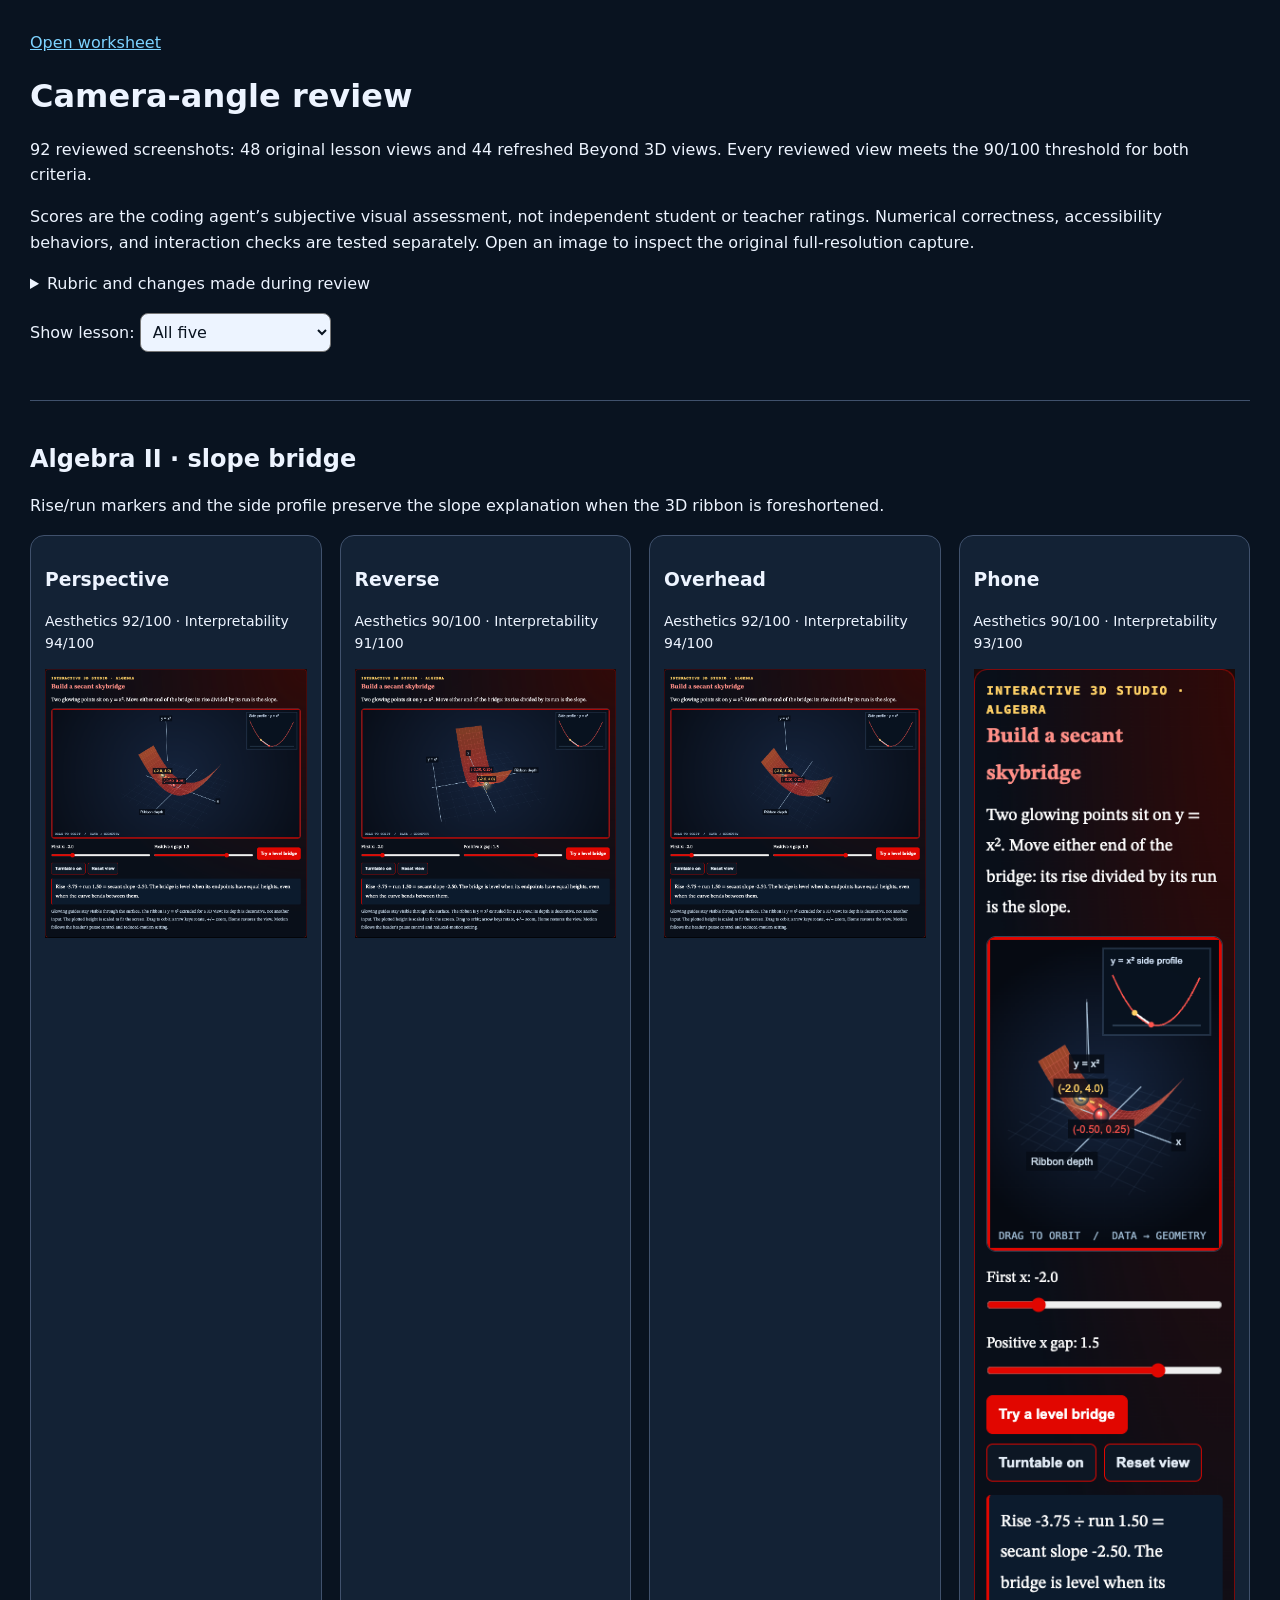
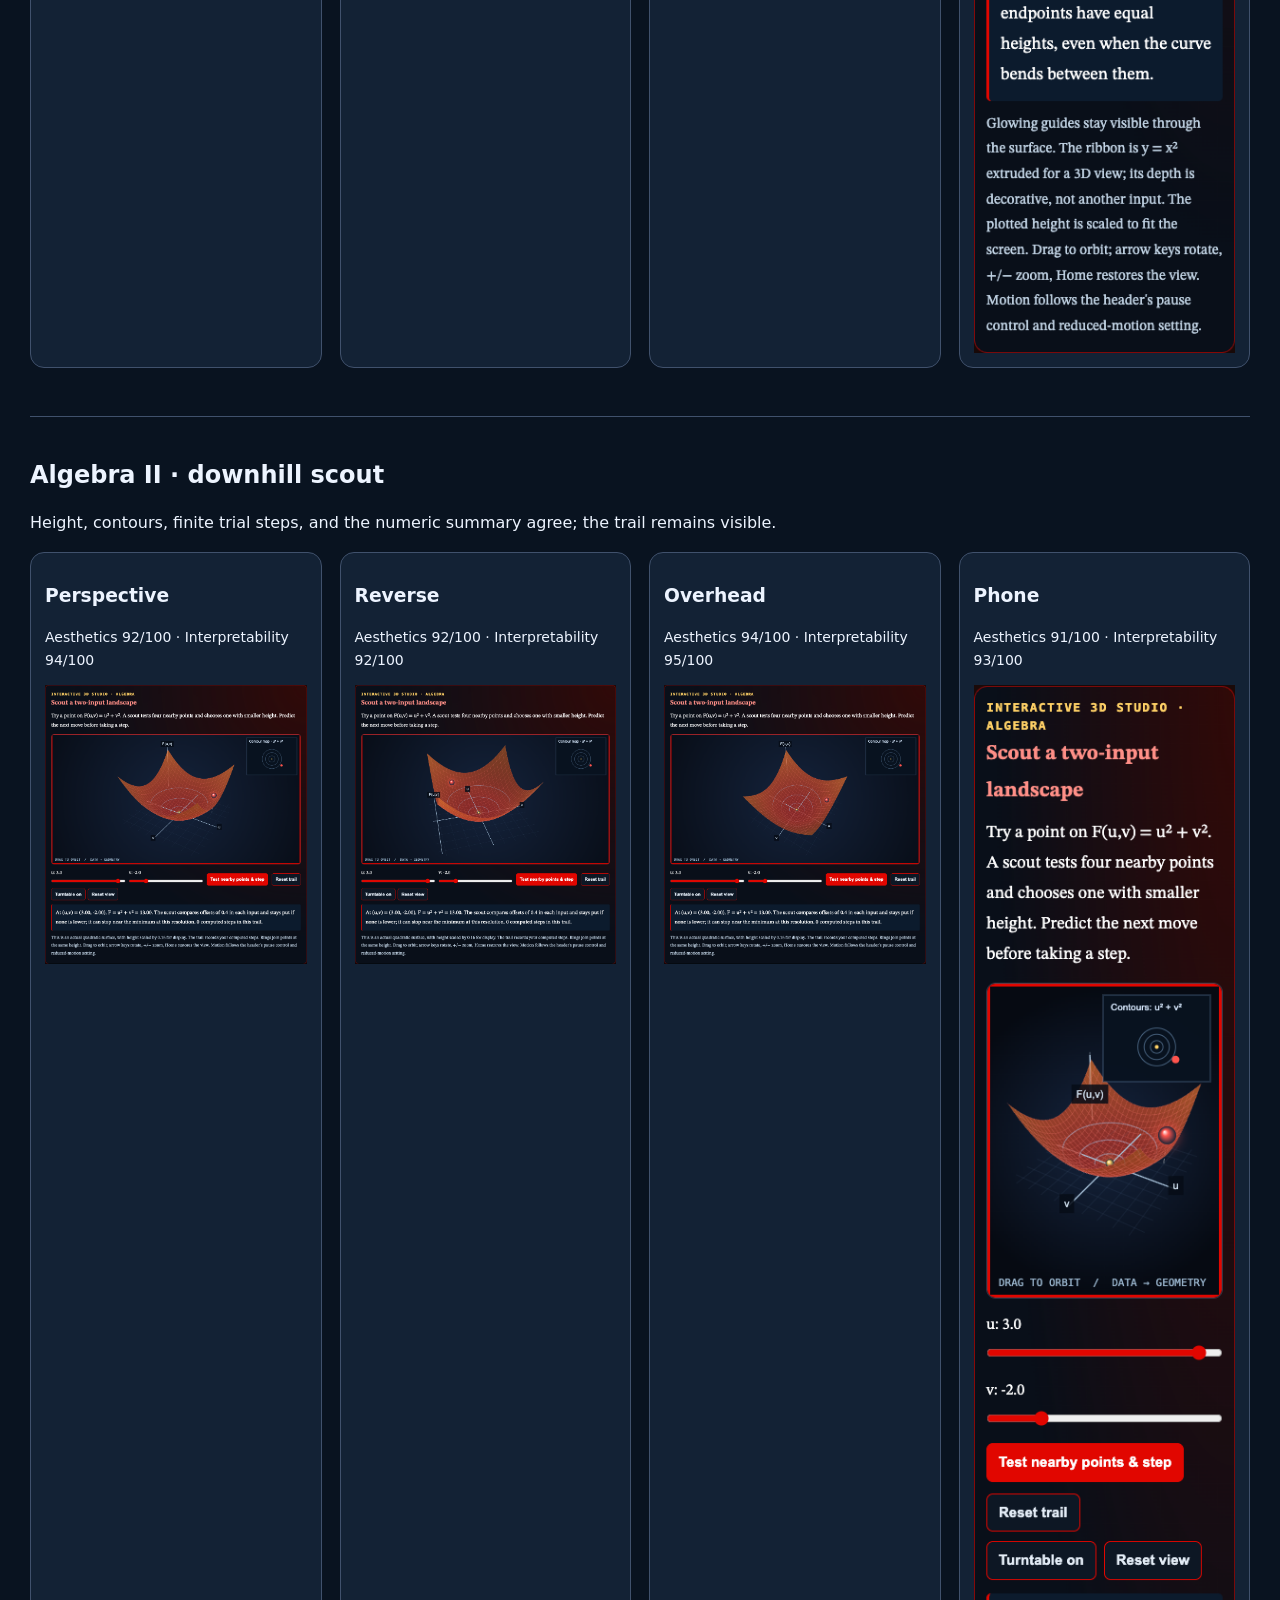
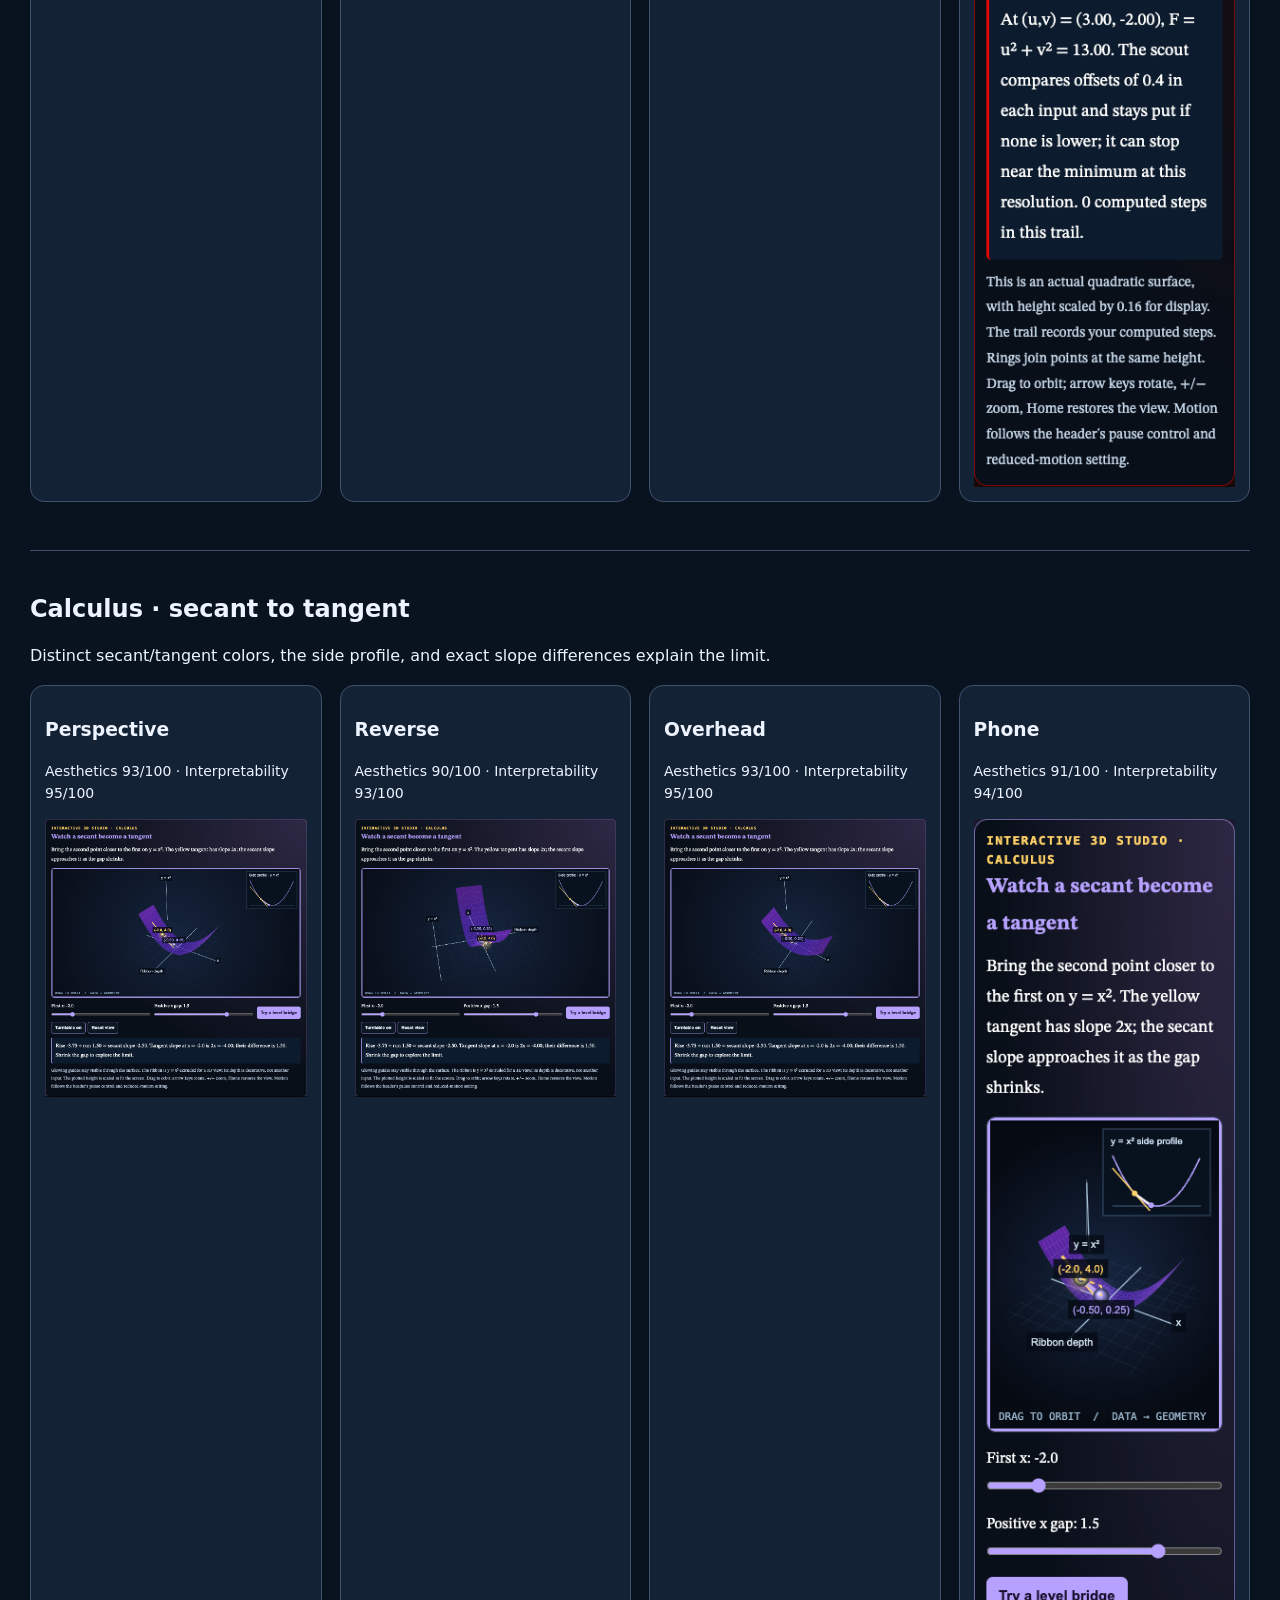
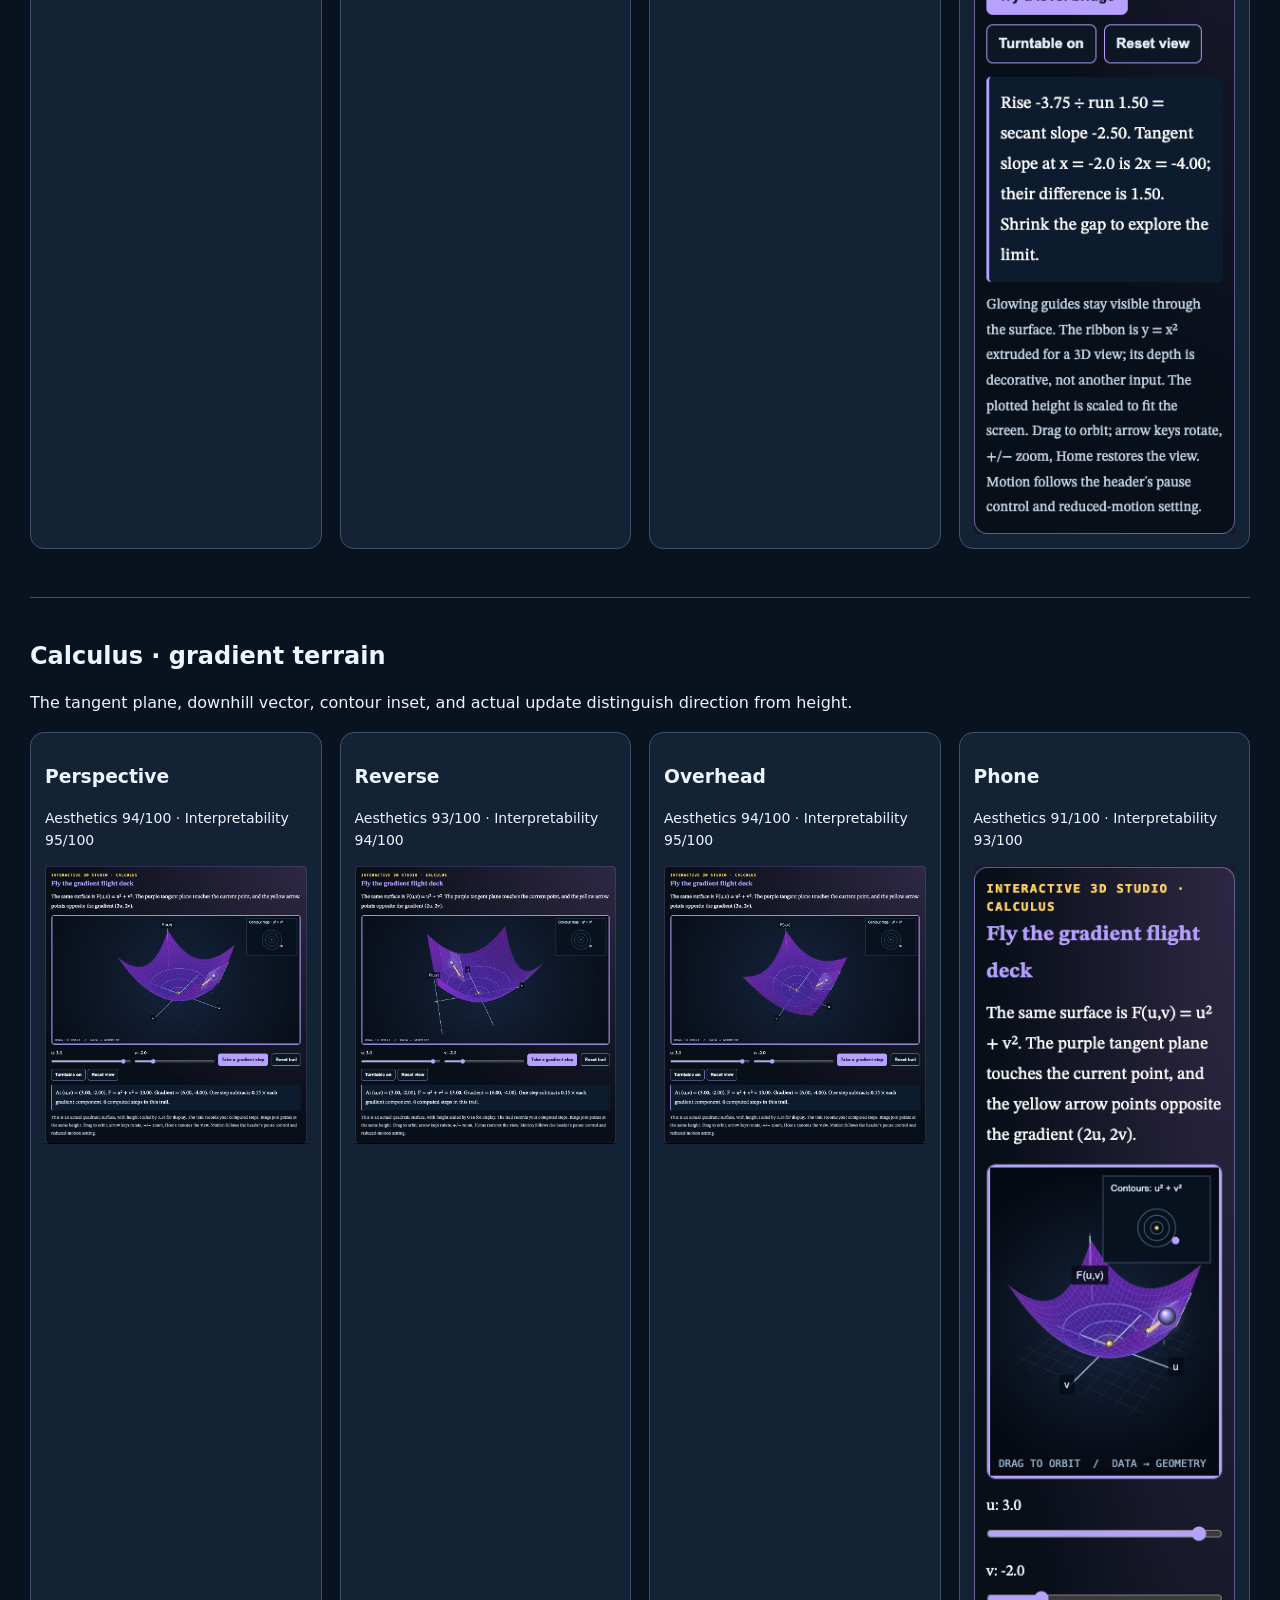
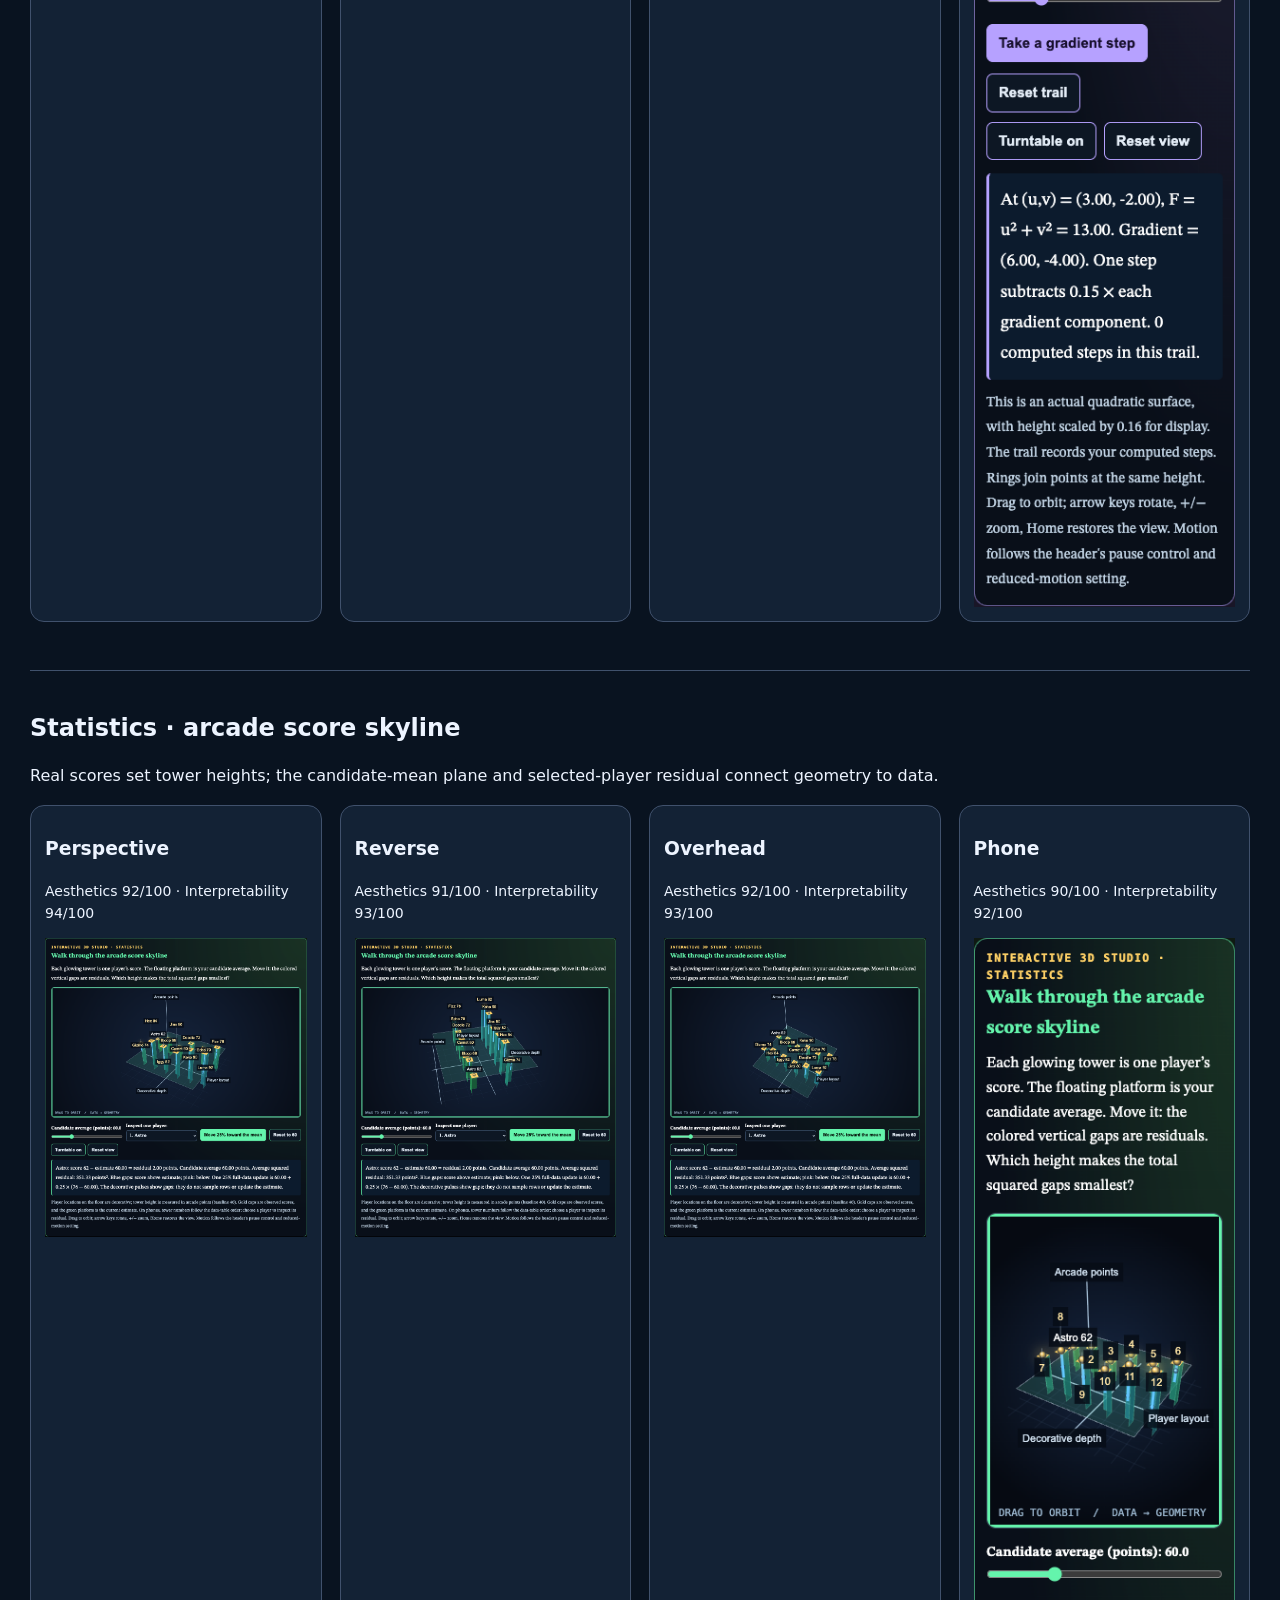
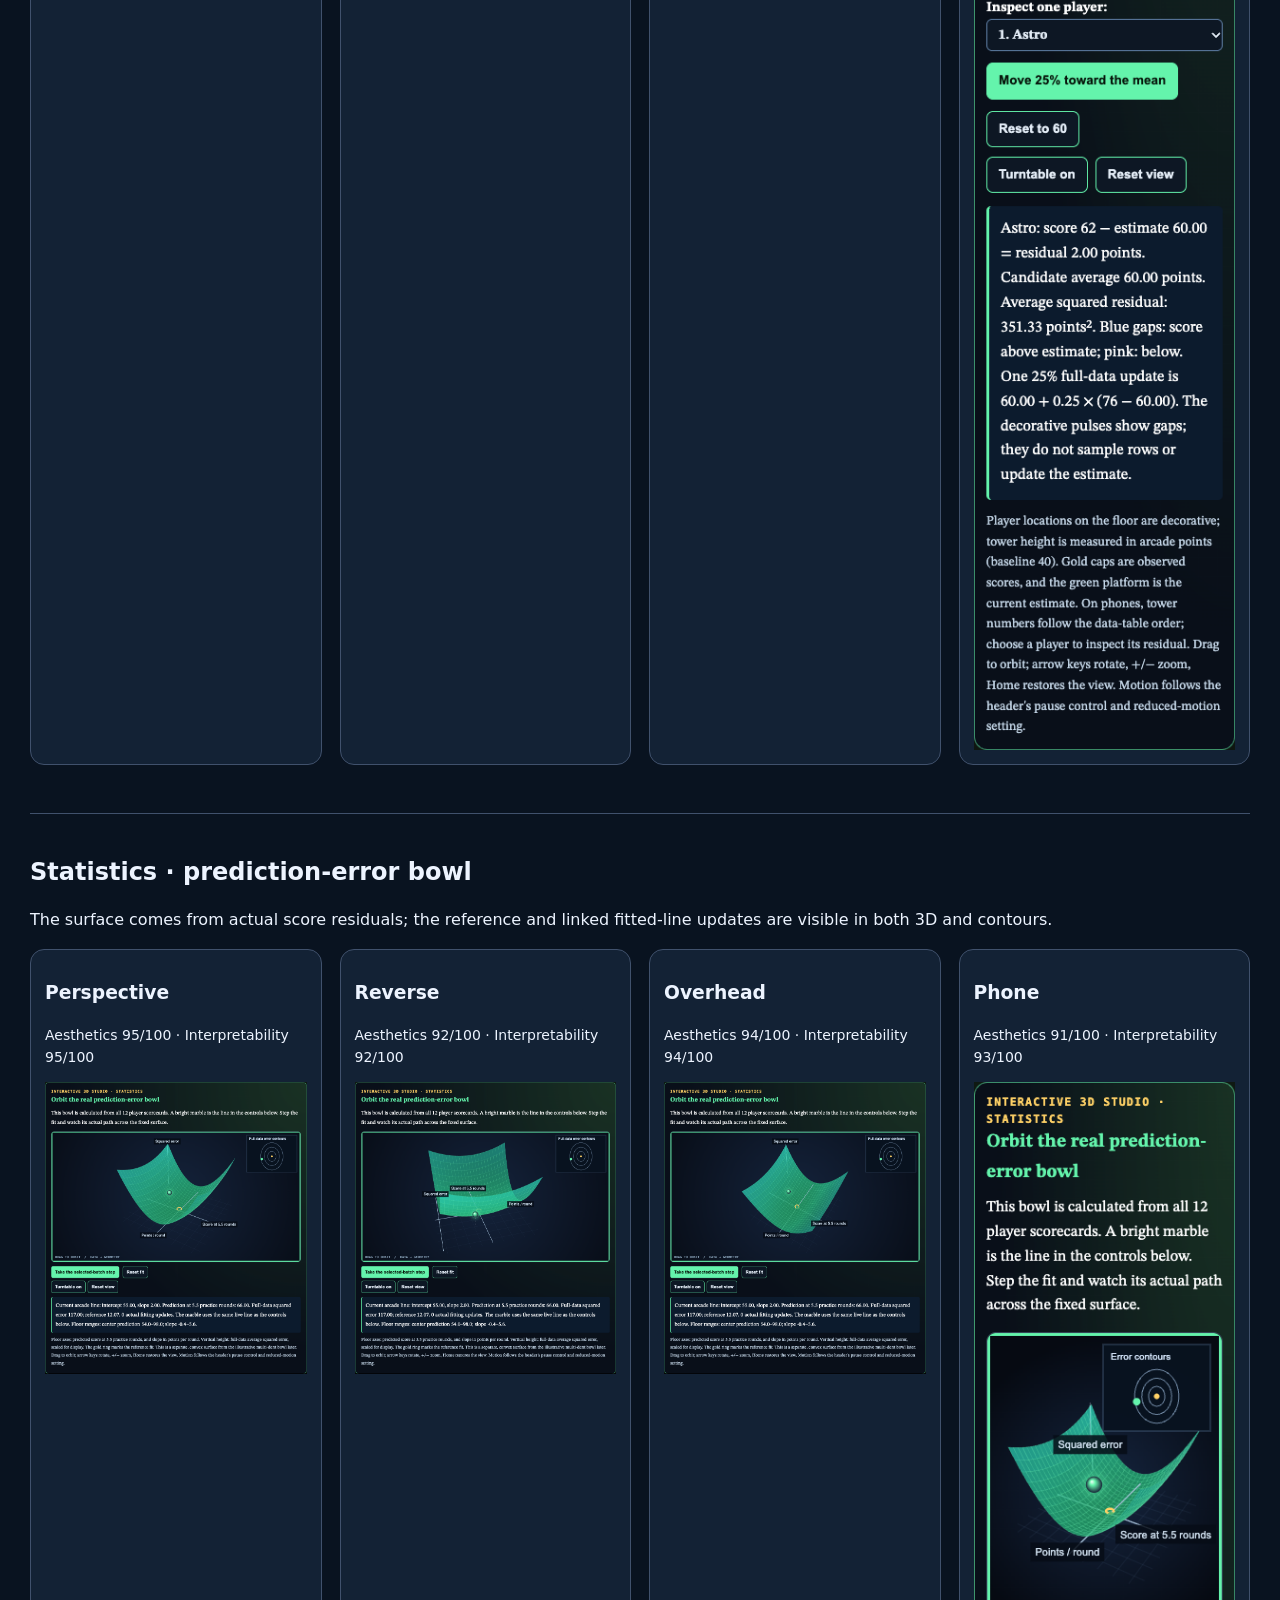
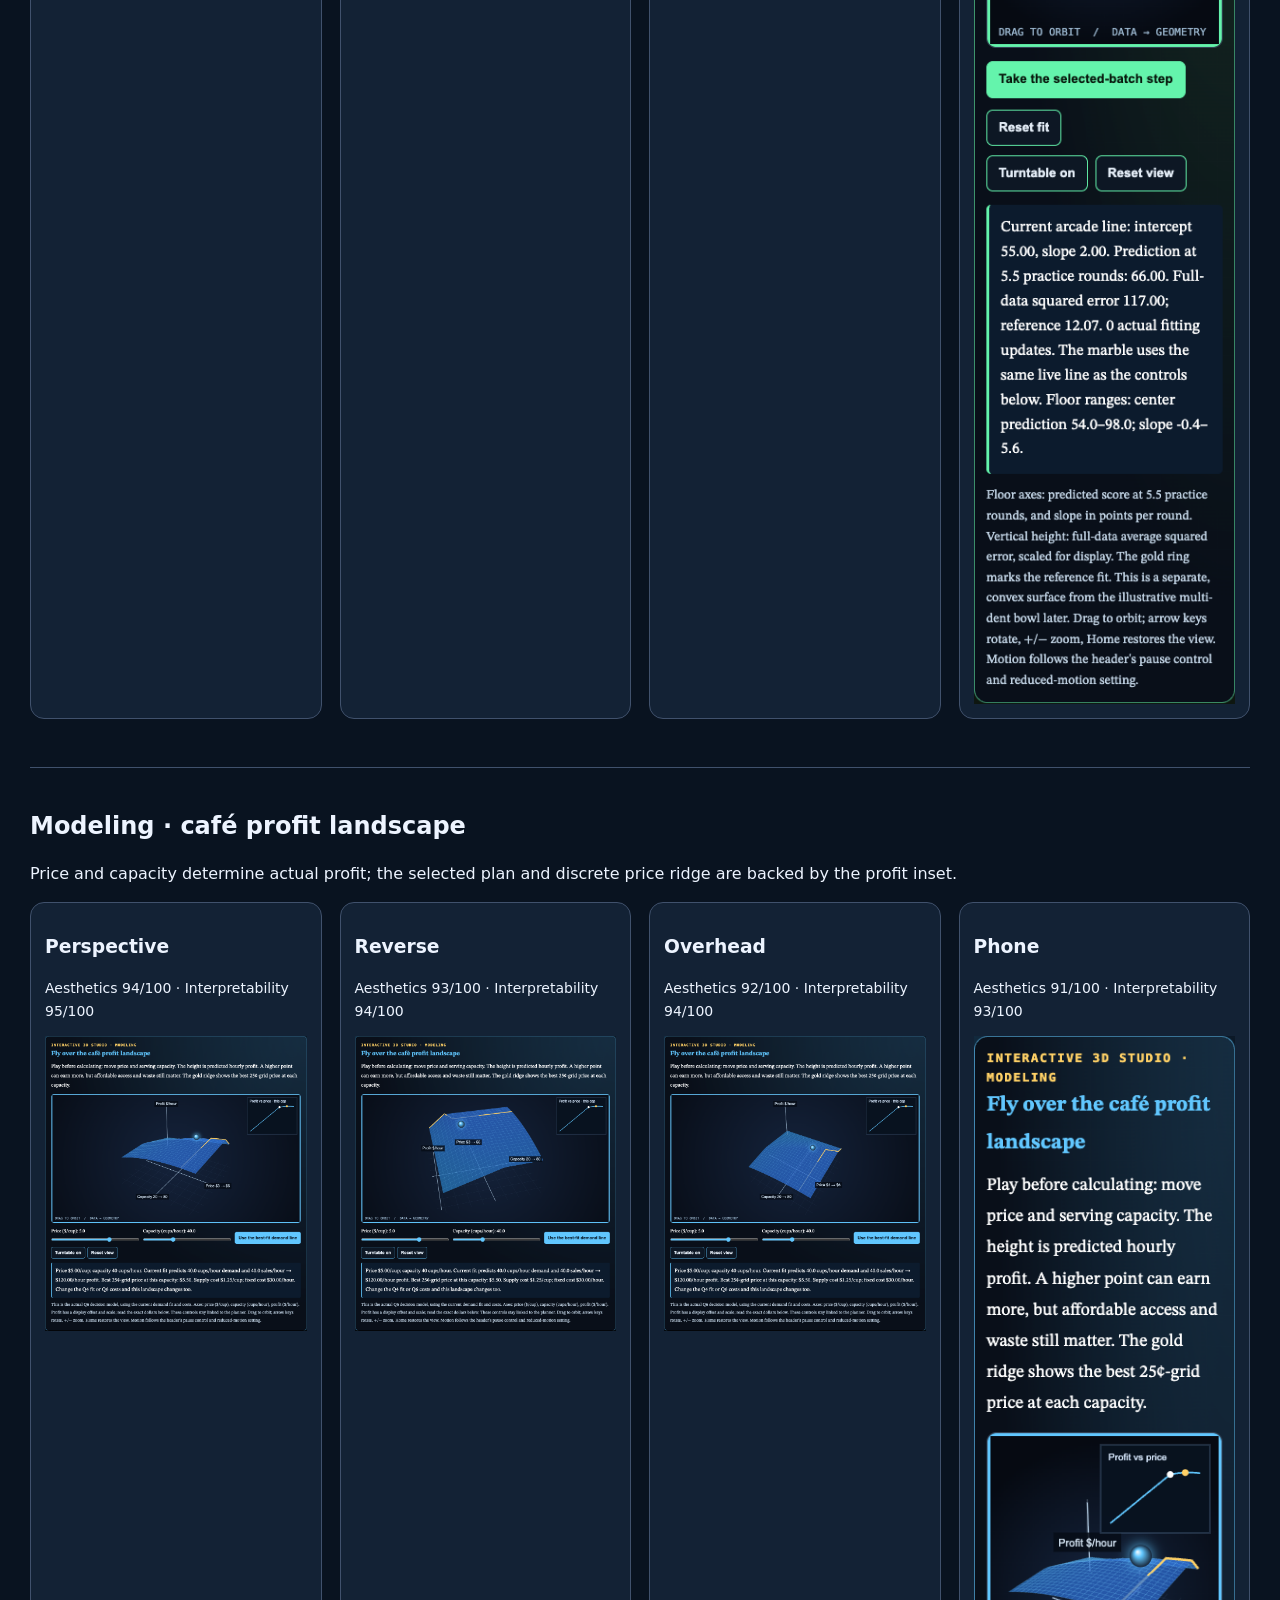
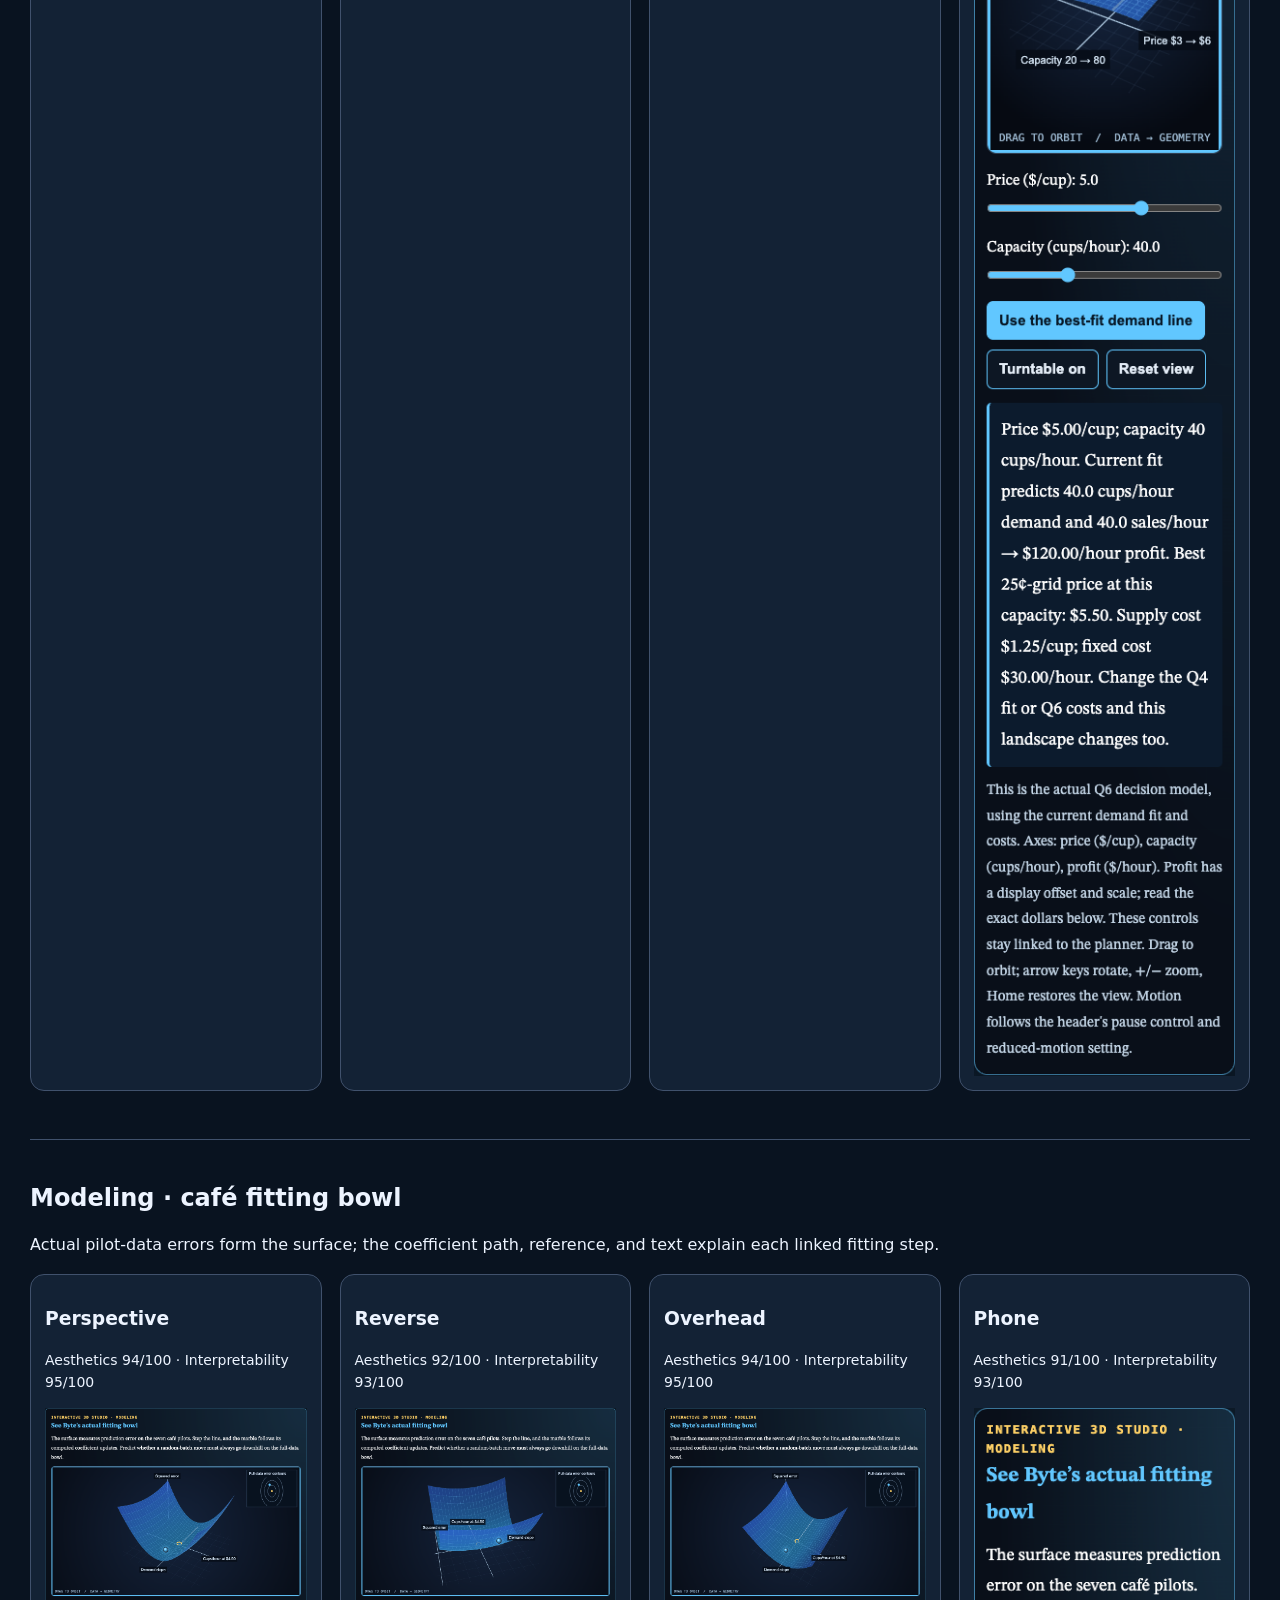
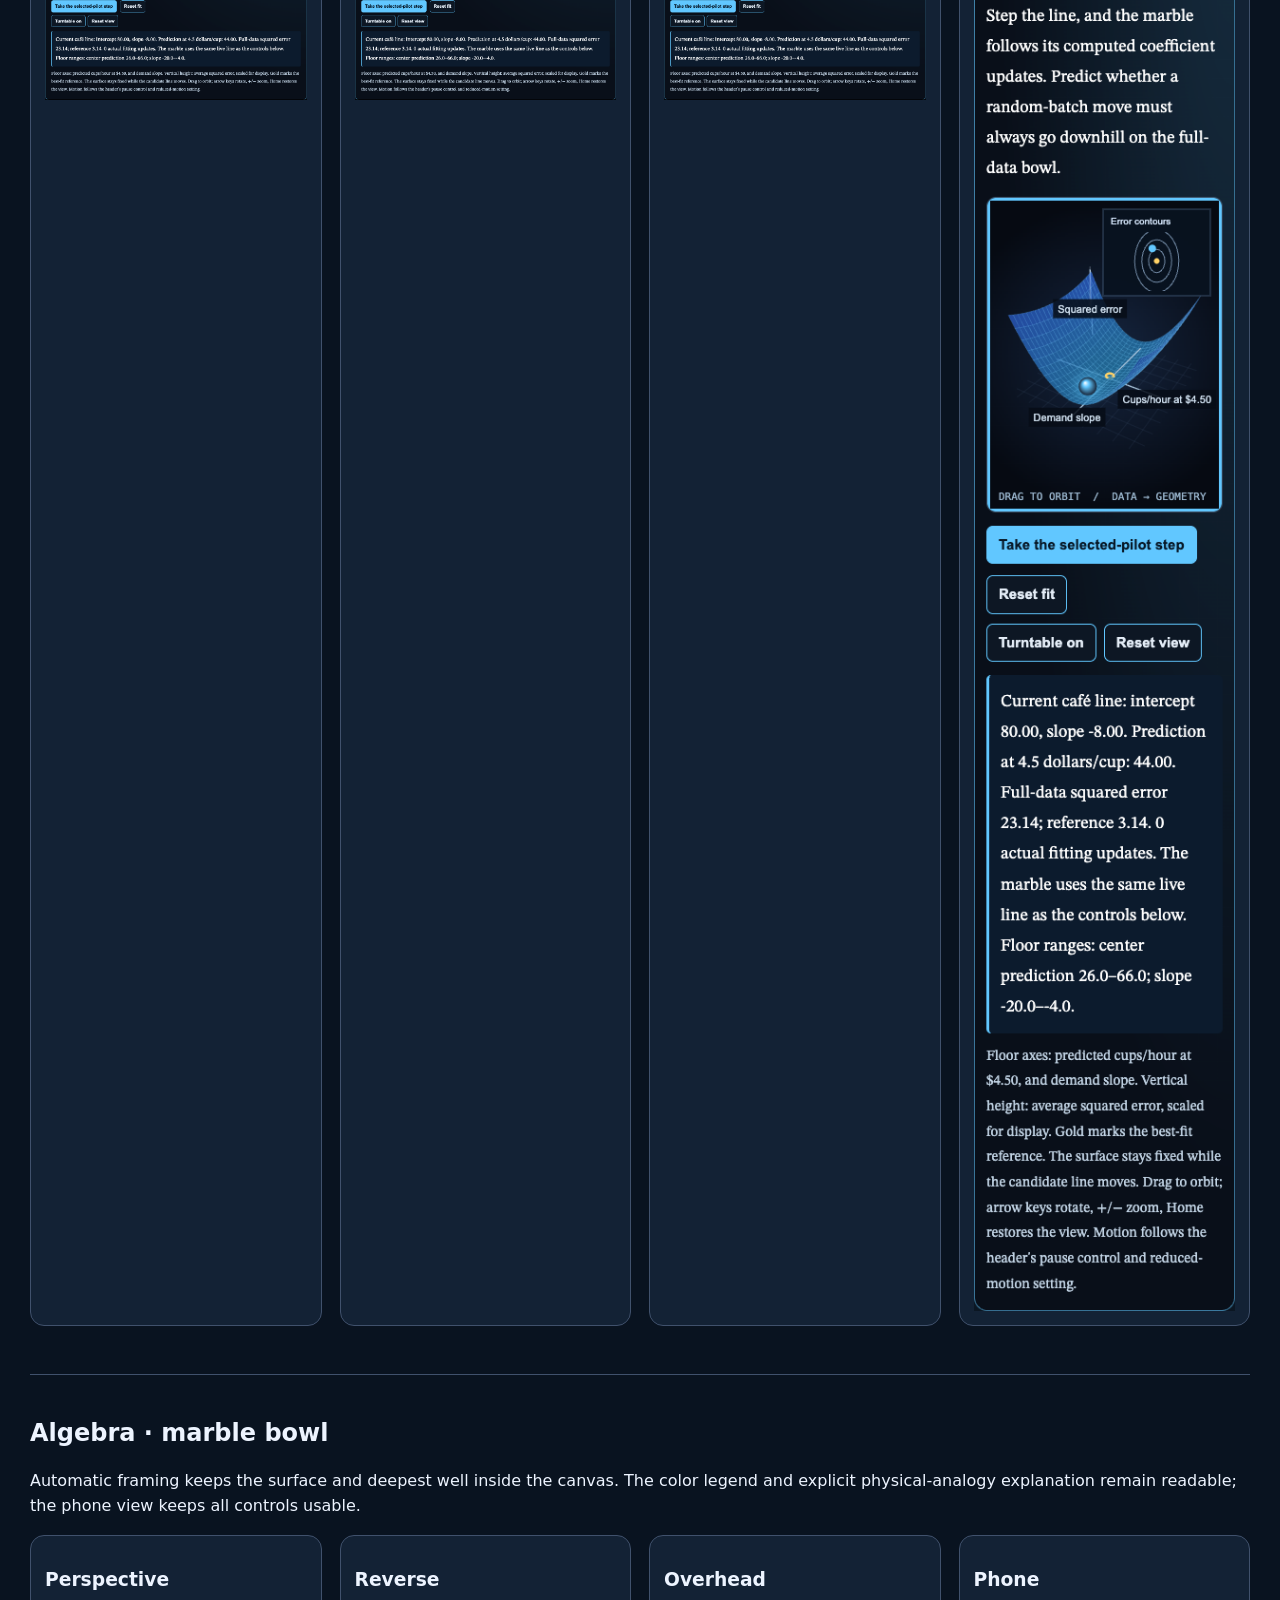
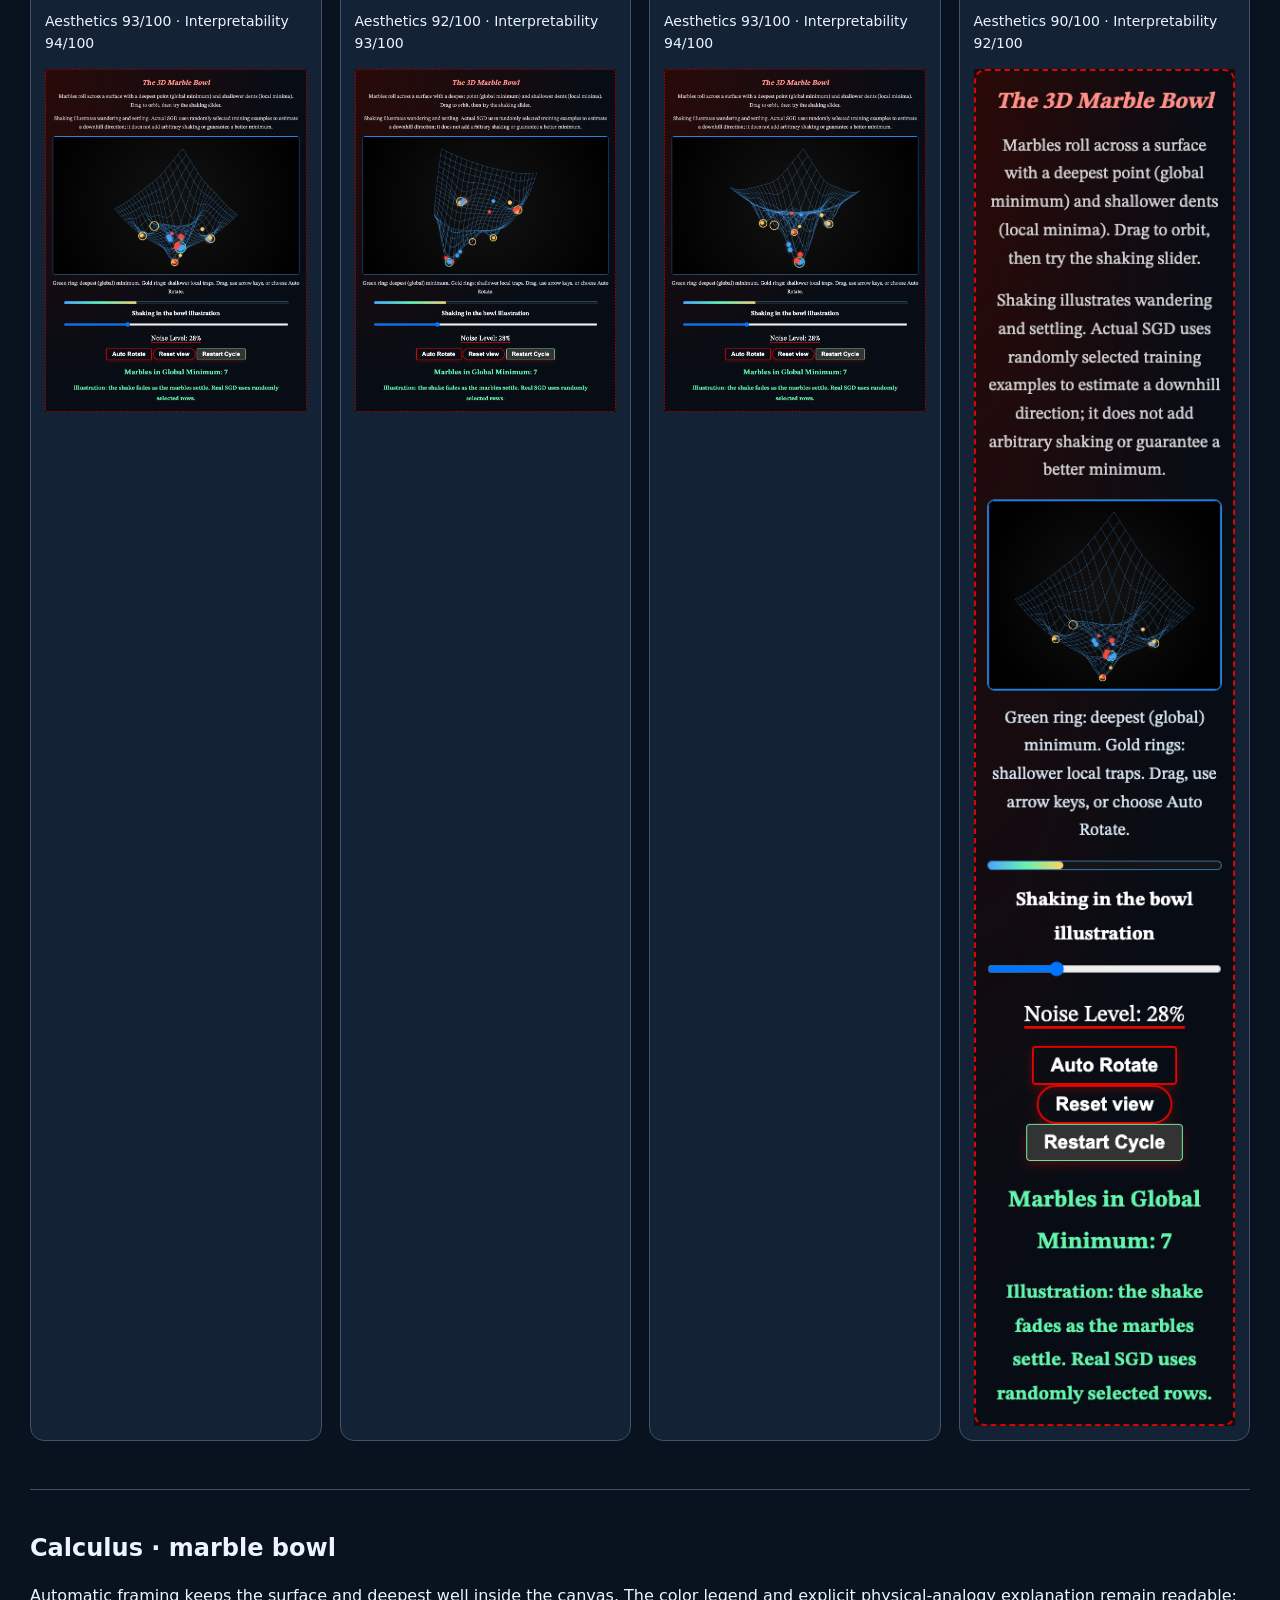
==== commit 004bf664: "Build higher-dimensional intuition with interactive visual arguments" ====
--- a/visual-review/index.html
+++ b/visual-review/index.html
@@ -1,2 +1,2 @@
 <!doctype html><html lang="en"><head><meta charset="utf-8"><meta name="viewport" content="width=device-width,initial-scale=1"><title>Worksheet visual review</title><style>
-*{box-sizing:border-box}body{margin:0;background:#091320;color:#edf4ff;font:16px/1.6 system-ui,sans-serif}main{max-width:1500px;margin:auto;padding:30px}a{color:#7dd3ff}h1,h2,h3{line-height:1.2}section{margin:48px 0;padding-top:24px;border-top:1px solid #40516c}.grid{display:grid;grid-template-columns:repeat(4,minmax(0,1fr));gap:18px}article{padding:14px;background:#132235;border:1px solid #40516c;border-radius:14px}article p{font-size:14px}img{display:block;width:100%;height:auto}select{font:inherit;background:#edf4ff;color:#091320;padding:8px;border-radius:8px}a:focus-visible,select:focus-visible{outline:3px solid #ffdc7d;outline-offset:5px}@media(max-width:1000px){.grid{grid-template-columns:repeat(2,minmax(0,1fr))}}@media(max-width:550px){main{padding:18px}.grid{grid-template-columns:1fr}}[hidden]{display:none!important}</style></head><body><main><a href="../">Open worksheet</a><h1>Camera-angle review</h1><p>80 reviewed screenshots: 48 original lesson views and 32 Beyond 3D bonus views. Every reviewed view meets the 90/100 threshold for both criteria.</p><p>Scores are the coding agent’s subjective visual assessment, not independent student or teacher ratings. Numerical correctness, accessibility behaviors, and interaction checks are tested separately. Open an image to inspect the original full-resolution capture.</p><details><summary>Rubric and changes made during review</summary><p>Aesthetics: framing/composition (30), lighting/color/depth (25), visual hierarchy (25), controls/layout (20). Interpretability: accurate mathematical mapping (35), axes/labels (25), numerical explanation (25), analogy limits (15).</p><p>The review prompted fixes for reverse-view occlusion, camera clipping, crowded labels, phone canvas resizing, overlapping insets, and original-bowl phone framing. Desktop captures use Chrome at 1440 × 1100; phone captures use 390 × 844. Decorative motion is frozen for repeatable inspection, except the bowl is briefly run and then paused to show settled marbles.</p></details><p><label for="mode">Show lesson: </label><select id="mode"><option value="all">All five</option><option value="algebra">Algebra II</option><option value="calculus">Calculus</option><option value="statistics">Statistics</option><option value="modeling">Modeling</option><option value="dimensions">Bonus · Beyond 3D</option></select></p><section data-mode="algebra"><h2>Algebra II · slope bridge</h2><p>Rise/run markers and the side profile preserve the slope explanation when the 3D ribbon is foreshortened.</p><div class="grid"><article><h3>Perspective</h3><p>Aesthetics 92/100 · Interpretability 94/100</p><a href="algebra-bridge-perspective.png"><img loading="lazy" src="algebra-bridge-perspective.png" alt="Algebra II · slope bridge in the perspective view. Open full-size screenshot."></a></article><article><h3>Reverse</h3><p>Aesthetics 90/100 · Interpretability 91/100</p><a href="algebra-bridge-reverse.png"><img loading="lazy" src="algebra-bridge-reverse.png" alt="Algebra II · slope bridge in the reverse view. Open full-size screenshot."></a></article><article><h3>Overhead</h3><p>Aesthetics 92/100 · Interpretability 94/100</p><a href="algebra-bridge-overhead.png"><img loading="lazy" src="algebra-bridge-overhead.png" alt="Algebra II · slope bridge in the overhead view. Open full-size screenshot."></a></article><article><h3>Phone</h3><p>Aesthetics 90/100 · Interpretability 93/100</p><a href="algebra-bridge-phone.png"><img loading="lazy" src="algebra-bridge-phone.png" alt="Algebra II · slope bridge in the phone view. Open full-size screenshot."></a></article></div></section><section data-mode="algebra"><h2>Algebra II · downhill scout</h2><p>Height, contours, finite trial steps, and the numeric summary agree; the trail remains visible.</p><div class="grid"><article><h3>Perspective</h3><p>Aesthetics 92/100 · Interpretability 94/100</p><a href="algebra-terrain-perspective.png"><img loading="lazy" src="algebra-terrain-perspective.png" alt="Algebra II · downhill scout in the perspective view. Open full-size screenshot."></a></article><article><h3>Reverse</h3><p>Aesthetics 92/100 · Interpretability 92/100</p><a href="algebra-terrain-reverse.png"><img loading="lazy" src="algebra-terrain-reverse.png" alt="Algebra II · downhill scout in the reverse view. Open full-size screenshot."></a></article><article><h3>Overhead</h3><p>Aesthetics 94/100 · Interpretability 95/100</p><a href="algebra-terrain-overhead.png"><img loading="lazy" src="algebra-terrain-overhead.png" alt="Algebra II · downhill scout in the overhead view. Open full-size screenshot."></a></article><article><h3>Phone</h3><p>Aesthetics 91/100 · Interpretability 93/100</p><a href="algebra-terrain-phone.png"><img loading="lazy" src="algebra-terrain-phone.png" alt="Algebra II · downhill scout in the phone view. Open full-size screenshot."></a></article></div></section><section data-mode="calculus"><h2>Calculus · secant to tangent</h2><p>Distinct secant/tangent colors, the side profile, and exact slope differences explain the limit.</p><div class="grid"><article><h3>Perspective</h3><p>Aesthetics 93/100 · Interpretability 95/100</p><a href="calculus-bridge-perspective.png"><img loading="lazy" src="calculus-bridge-perspective.png" alt="Calculus · secant to tangent in the perspective view. Open full-size screenshot."></a></article><article><h3>Reverse</h3><p>Aesthetics 90/100 · Interpretability 93/100</p><a href="calculus-bridge-reverse.png"><img loading="lazy" src="calculus-bridge-reverse.png" alt="Calculus · secant to tangent in the reverse view. Open full-size screenshot."></a></article><article><h3>Overhead</h3><p>Aesthetics 93/100 · Interpretability 95/100</p><a href="calculus-bridge-overhead.png"><img loading="lazy" src="calculus-bridge-overhead.png" alt="Calculus · secant to tangent in the overhead view. Open full-size screenshot."></a></article><article><h3>Phone</h3><p>Aesthetics 91/100 · Interpretability 94/100</p><a href="calculus-bridge-phone.png"><img loading="lazy" src="calculus-bridge-phone.png" alt="Calculus · secant to tangent in the phone view. Open full-size screenshot."></a></article></div></section><section data-mode="calculus"><h2>Calculus · gradient terrain</h2><p>The tangent plane, downhill vector, contour inset, and actual update distinguish direction from height.</p><div class="grid"><article><h3>Perspective</h3><p>Aesthetics 94/100 · Interpretability 95/100</p><a href="calculus-terrain-perspective.png"><img loading="lazy" src="calculus-terrain-perspective.png" alt="Calculus · gradient terrain in the perspective view. Open full-size screenshot."></a></article><article><h3>Reverse</h3><p>Aesthetics 93/100 · Interpretability 94/100</p><a href="calculus-terrain-reverse.png"><img loading="lazy" src="calculus-terrain-reverse.png" alt="Calculus · gradient terrain in the reverse view. Open full-size screenshot."></a></article><article><h3>Overhead</h3><p>Aesthetics 94/100 · Interpretability 95/100</p><a href="calculus-terrain-overhead.png"><img loading="lazy" src="calculus-terrain-overhead.png" alt="Calculus · gradient terrain in the overhead view. Open full-size screenshot."></a></article><article><h3>Phone</h3><p>Aesthetics 91/100 · Interpretability 93/100</p><a href="calculus-terrain-phone.png"><img loading="lazy" src="calculus-terrain-phone.png" alt="Calculus · gradient terrain in the phone view. Open full-size screenshot."></a></article></div></section><section data-mode="statistics"><h2>Statistics · arcade score skyline</h2><p>Real scores set tower heights; the candidate-mean plane and selected-player residual connect geometry to data.</p><div class="grid"><article><h3>Perspective</h3><p>Aesthetics 92/100 · Interpretability 94/100</p><a href="statistics-skyline-perspective.png"><img loading="lazy" src="statistics-skyline-perspective.png" alt="Statistics · arcade score skyline in the perspective view. Open full-size screenshot."></a></article><article><h3>Reverse</h3><p>Aesthetics 91/100 · Interpretability 93/100</p><a href="statistics-skyline-reverse.png"><img loading="lazy" src="statistics-skyline-reverse.png" alt="Statistics · arcade score skyline in the reverse view. Open full-size screenshot."></a></article><article><h3>Overhead</h3><p>Aesthetics 92/100 · Interpretability 93/100</p><a href="statistics-skyline-overhead.png"><img loading="lazy" src="statistics-skyline-overhead.png" alt="Statistics · arcade score skyline in the overhead view. Open full-size screenshot."></a></article><article><h3>Phone</h3><p>Aesthetics 90/100 · Interpretability 92/100</p><a href="statistics-skyline-phone.png"><img loading="lazy" src="statistics-skyline-phone.png" alt="Statistics · arcade score skyline in the phone view. Open full-size screenshot."></a></article></div></section><section data-mode="statistics"><h2>Statistics · prediction-error bowl</h2><p>The surface comes from actual score residuals; the reference and linked fitted-line updates are visible in both 3D and contours.</p><div class="grid"><article><h3>Perspective</h3><p>Aesthetics 95/100 · Interpretability 95/100</p><a href="statistics-fit-perspective.png"><img loading="lazy" src="statistics-fit-perspective.png" alt="Statistics · prediction-error bowl in the perspective view. Open full-size screenshot."></a></article><article><h3>Reverse</h3><p>Aesthetics 92/100 · Interpretability 92/100</p><a href="statistics-fit-reverse.png"><img loading="lazy" src="statistics-fit-reverse.png" alt="Statistics · prediction-error bowl in the reverse view. Open full-size screenshot."></a></article><article><h3>Overhead</h3><p>Aesthetics 94/100 · Interpretability 94/100</p><a href="statistics-fit-overhead.png"><img loading="lazy" src="statistics-fit-overhead.png" alt="Statistics · prediction-error bowl in the overhead view. Open full-size screenshot."></a></article><article><h3>Phone</h3><p>Aesthetics 91/100 · Interpretability 93/100</p><a href="statistics-fit-phone.png"><img loading="lazy" src="statistics-fit-phone.png" alt="Statistics · prediction-error bowl in the phone view. Open full-size screenshot."></a></article></div></section><section data-mode="modeling"><h2>Modeling · café profit landscape</h2><p>Price and capacity determine actual profit; the selected plan and discrete price ridge are backed by the profit inset.</p><div class="grid"><article><h3>Perspective</h3><p>Aesthetics 94/100 · Interpretability 95/100</p><a href="modeling-market-perspective.png"><img loading="lazy" src="modeling-market-perspective.png" alt="Modeling · café profit landscape in the perspective view. Open full-size screenshot."></a></article><article><h3>Reverse</h3><p>Aesthetics 93/100 · Interpretability 94/100</p><a href="modeling-market-reverse.png"><img loading="lazy" src="modeling-market-reverse.png" alt="Modeling · café profit landscape in the reverse view. Open full-size screenshot."></a></article><article><h3>Overhead</h3><p>Aesthetics 92/100 · Interpretability 94/100</p><a href="modeling-market-overhead.png"><img loading="lazy" src="modeling-market-overhead.png" alt="Modeling · café profit landscape in the overhead view. Open full-size screenshot."></a></article><article><h3>Phone</h3><p>Aesthetics 91/100 · Interpretability 93/100</p><a href="modeling-market-phone.png"><img loading="lazy" src="modeling-market-phone.png" alt="Modeling · café profit landscape in the phone view. Open full-size screenshot."></a></article></div></section><section data-mode="modeling"><h2>Modeling · café fitting bowl</h2><p>Actual pilot-data errors form the surface; the coefficient path, reference, and text explain each linked fitting step.</p><div class="grid"><article><h3>Perspective</h3><p>Aesthetics 94/100 · Interpretability 95/100</p><a href="modeling-fit-perspective.png"><img loading="lazy" src="modeling-fit-perspective.png" alt="Modeling · café fitting bowl in the perspective view. Open full-size screenshot."></a></article><article><h3>Reverse</h3><p>Aesthetics 92/100 · Interpretability 93/100</p><a href="modeling-fit-reverse.png"><img loading="lazy" src="modeling-fit-reverse.png" alt="Modeling · café fitting bowl in the reverse view. Open full-size screenshot."></a></article><article><h3>Overhead</h3><p>Aesthetics 94/100 · Interpretability 95/100</p><a href="modeling-fit-overhead.png"><img loading="lazy" src="modeling-fit-overhead.png" alt="Modeling · café fitting bowl in the overhead view. Open full-size screenshot."></a></article><article><h3>Phone</h3><p>Aesthetics 91/100 · Interpretability 93/100</p><a href="modeling-fit-phone.png"><img loading="lazy" src="modeling-fit-phone.png" alt="Modeling · café fitting bowl in the phone view. Open full-size screenshot."></a></article></div></section><section data-mode="algebra"><h2>Algebra · marble bowl</h2><p>Automatic framing keeps the surface and deepest well inside the canvas. The color legend and explicit physical-analogy explanation remain readable; the phone view keeps all controls usable.</p><div class="grid"><article><h3>Perspective</h3><p>Aesthetics 93/100 · Interpretability 94/100</p><a href="algebra-shared-bowl-perspective.png"><img loading="lazy" src="algebra-shared-bowl-perspective.png" alt="Algebra · marble bowl in the perspective view. Open full-size screenshot."></a></article><article><h3>Reverse</h3><p>Aesthetics 92/100 · Interpretability 93/100</p><a href="algebra-shared-bowl-reverse.png"><img loading="lazy" src="algebra-shared-bowl-reverse.png" alt="Algebra · marble bowl in the reverse view. Open full-size screenshot."></a></article><article><h3>Overhead</h3><p>Aesthetics 93/100 · Interpretability 94/100</p><a href="algebra-shared-bowl-overhead.png"><img loading="lazy" src="algebra-shared-bowl-overhead.png" alt="Algebra · marble bowl in the overhead view. Open full-size screenshot."></a></article><article><h3>Phone</h3><p>Aesthetics 90/100 · Interpretability 92/100</p><a href="algebra-shared-bowl-phone.png"><img loading="lazy" src="algebra-shared-bowl-phone.png" alt="Algebra · marble bowl in the phone view. Open full-size screenshot."></a></article></div></section><section data-mode="calculus"><h2>Calculus · marble bowl</h2><p>Automatic framing keeps the surface and deepest well inside the canvas. The color legend and explicit physical-analogy explanation remain readable; the phone view keeps all controls usable.</p><div class="grid"><article><h3>Perspective</h3><p>Aesthetics 93/100 · Interpretability 94/100</p><a href="calculus-shared-bowl-perspective.png"><img loading="lazy" src="calculus-shared-bowl-perspective.png" alt="Calculus · marble bowl in the perspective view. Open full-size screenshot."></a></article><article><h3>Reverse</h3><p>Aesthetics 92/100 · Interpretability 93/100</p><a href="calculus-shared-bowl-reverse.png"><img loading="lazy" src="calculus-shared-bowl-reverse.png" alt="Calculus · marble bowl in the reverse view. Open full-size screenshot."></a></article><article><h3>Overhead</h3><p>Aesthetics 93/100 · Interpretability 94/100</p><a href="calculus-shared-bowl-overhead.png"><img loading="lazy" src="calculus-shared-bowl-overhead.png" alt="Calculus · marble bowl in the overhead view. Open full-size screenshot."></a></article><article><h3>Phone</h3><p>Aesthetics 90/100 · Interpretability 92/100</p><a href="calculus-shared-bowl-phone.png"><img loading="lazy" src="calculus-shared-bowl-phone.png" alt="Calculus · marble bowl in the phone view. Open full-size screenshot."></a></article></div></section><section data-mode="statistics"><h2>Statistics · marble bowl</h2><p>Automatic framing keeps the surface and deepest well inside the canvas. The color legend and explicit physical-analogy explanation remain readable; the phone view keeps all controls usable.</p><div class="grid"><article><h3>Perspective</h3><p>Aesthetics 93/100 · Interpretability 94/100</p><a href="statistics-shared-bowl-perspective.png"><img loading="lazy" src="statistics-shared-bowl-perspective.png" alt="Statistics · marble bowl in the perspective view. Open full-size screenshot."></a></article><article><h3>Reverse</h3><p>Aesthetics 92/100 · Interpretability 93/100</p><a href="statistics-shared-bowl-reverse.png"><img loading="lazy" src="statistics-shared-bowl-reverse.png" alt="Statistics · marble bowl in the reverse view. Open full-size screenshot."></a></article><article><h3>Overhead</h3><p>Aesthetics 93/100 · Interpretability 94/100</p><a href="statistics-shared-bowl-overhead.png"><img loading="lazy" src="statistics-shared-bowl-overhead.png" alt="Statistics · marble bowl in the overhead view. Open full-size screenshot."></a></article><article><h3>Phone</h3><p>Aesthetics 90/100 · Interpretability 92/100</p><a href="statistics-shared-bowl-phone.png"><img loading="lazy" src="statistics-shared-bowl-phone.png" alt="Statistics · marble bowl in the phone view. Open full-size screenshot."></a></article></div></section><section data-mode="modeling"><h2>Modeling · marble bowl</h2><p>Automatic framing keeps the surface and deepest well inside the canvas. The color legend and explicit physical-analogy explanation remain readable; the phone view keeps all controls usable.</p><div class="grid"><article><h3>Perspective</h3><p>Aesthetics 93/100 · Interpretability 94/100</p><a href="modeling-shared-bowl-perspective.png"><img loading="lazy" src="modeling-shared-bowl-perspective.png" alt="Modeling · marble bowl in the perspective view. Open full-size screenshot."></a></article><article><h3>Reverse</h3><p>Aesthetics 92/100 · Interpretability 93/100</p><a href="modeling-shared-bowl-reverse.png"><img loading="lazy" src="modeling-shared-bowl-reverse.png" alt="Modeling · marble bowl in the reverse view. Open full-size screenshot."></a></article><article><h3>Overhead</h3><p>Aesthetics 93/100 · Interpretability 94/100</p><a href="modeling-shared-bowl-overhead.png"><img loading="lazy" src="modeling-shared-bowl-overhead.png" alt="Modeling · marble bowl in the overhead view. Open full-size screenshot."></a></article><article><h3>Phone</h3><p>Aesthetics 90/100 · Interpretability 92/100</p><a href="modeling-shared-bowl-phone.png"><img loading="lazy" src="modeling-shared-bowl-phone.png" alt="Modeling · marble bowl in the phone view. Open full-size screenshot."></a></article></div></section><section data-mode="dimensions"><h2>Beyond 3D · Build a dimension</h2><p>Four colored edge directions and the corner/edge counts distinguish the projection from a literal fourth direction on the screen.</p><div class="grid"><article><h3>Perspective</h3><p>Aesthetics 94/100 · Interpretability 95/100</p><a href="dimensions-ladder-perspective.png"><img loading="lazy" src="dimensions-ladder-perspective.png" alt="Beyond 3D: Build a dimension, perspective view. Open full-size screenshot."></a></article><article><h3>Reverse</h3><p>Aesthetics 93/100 · Interpretability 94/100</p><a href="dimensions-ladder-reverse.png"><img loading="lazy" src="dimensions-ladder-reverse.png" alt="Beyond 3D: Build a dimension, reverse view. Open full-size screenshot."></a></article><article><h3>Overhead</h3><p>Aesthetics 92/100 · Interpretability 93/100</p><a href="dimensions-ladder-overhead.png"><img loading="lazy" src="dimensions-ladder-overhead.png" alt="Beyond 3D: Build a dimension, overhead view. Open full-size screenshot."></a></article><article><h3>Phone</h3><p>Aesthetics 93/100 · Interpretability 95/100</p><a href="dimensions-ladder-phone.png"><img loading="lazy" src="dimensions-ladder-phone.png" alt="Beyond 3D: Build a dimension, phone view. Open full-size screenshot."></a></article></div></section><section data-mode="dimensions"><h2>Beyond 3D · A visitor to Flatland</h2><p>The separate intersection disk and radius summary preserve the slicing rule across camera angles.</p><div class="grid"><article><h3>Perspective</h3><p>Aesthetics 94/100 · Interpretability 96/100</p><a href="dimensions-slice-perspective.png"><img loading="lazy" src="dimensions-slice-perspective.png" alt="Beyond 3D: A visitor to Flatland, perspective view. Open full-size screenshot."></a></article><article><h3>Reverse</h3><p>Aesthetics 93/100 · Interpretability 95/100</p><a href="dimensions-slice-reverse.png"><img loading="lazy" src="dimensions-slice-reverse.png" alt="Beyond 3D: A visitor to Flatland, reverse view. Open full-size screenshot."></a></article><article><h3>Overhead</h3><p>Aesthetics 92/100 · Interpretability 95/100</p><a href="dimensions-slice-overhead.png"><img loading="lazy" src="dimensions-slice-overhead.png" alt="Beyond 3D: A visitor to Flatland, overhead view. Open full-size screenshot."></a></article><article><h3>Phone</h3><p>Aesthetics 93/100 · Interpretability 96/100</p><a href="dimensions-slice-phone.png"><img loading="lazy" src="dimensions-slice-phone.png" alt="Beyond 3D: A visitor to Flatland, phone view. Open full-size screenshot."></a></article></div></section><section data-mode="dimensions"><h2>Beyond 3D · A shadow forgets something</h2><p>Depth-colored corners and overlap rings make discarded depth visible; the shadow is explicitly distinguished from a slice.</p><div class="grid"><article><h3>Perspective</h3><p>Aesthetics 93/100 · Interpretability 96/100</p><a href="dimensions-shadow-perspective.png"><img loading="lazy" src="dimensions-shadow-perspective.png" alt="Beyond 3D: A shadow forgets something, perspective view. Open full-size screenshot."></a></article><article><h3>Reverse</h3><p>Aesthetics 93/100 · Interpretability 96/100</p><a href="dimensions-shadow-reverse.png"><img loading="lazy" src="dimensions-shadow-reverse.png" alt="Beyond 3D: A shadow forgets something, reverse view. Open full-size screenshot."></a></article><article><h3>Overhead</h3><p>Aesthetics 91/100 · Interpretability 94/100</p><a href="dimensions-shadow-overhead.png"><img loading="lazy" src="dimensions-shadow-overhead.png" alt="Beyond 3D: A shadow forgets something, overhead view. Open full-size screenshot."></a></article><article><h3>Phone</h3><p>Aesthetics 93/100 · Interpretability 96/100</p><a href="dimensions-shadow-phone.png"><img loading="lazy" src="dimensions-shadow-phone.png" alt="Beyond 3D: A shadow forgets something, phone view. Open full-size screenshot."></a></article></div></section><section data-mode="dimensions"><h2>Beyond 3D · Turn in a direction you cannot point</h2><p>Original w layers, genuine plane rotation, projection controls, and invariant topology clarify the changing shape.</p><div class="grid"><article><h3>Perspective</h3><p>Aesthetics 95/100 · Interpretability 96/100</p><a href="dimensions-tesseract-perspective.png"><img loading="lazy" src="dimensions-tesseract-perspective.png" alt="Beyond 3D: Turn in a direction you cannot point, perspective view. Open full-size screenshot."></a></article><article><h3>Reverse</h3><p>Aesthetics 94/100 · Interpretability 95/100</p><a href="dimensions-tesseract-reverse.png"><img loading="lazy" src="dimensions-tesseract-reverse.png" alt="Beyond 3D: Turn in a direction you cannot point, reverse view. Open full-size screenshot."></a></article><article><h3>Overhead</h3><p>Aesthetics 93/100 · Interpretability 94/100</p><a href="dimensions-tesseract-overhead.png"><img loading="lazy" src="dimensions-tesseract-overhead.png" alt="Beyond 3D: Turn in a direction you cannot point, overhead view. Open full-size screenshot."></a></article><article><h3>Phone</h3><p>Aesthetics 93/100 · Interpretability 95/100</p><a href="dimensions-tesseract-phone.png"><img loading="lazy" src="dimensions-tesseract-phone.png" alt="Beyond 3D: Turn in a direction you cannot point, phone view. Open full-size screenshot."></a></article></div></section><section data-mode="dimensions"><h2>Beyond 3D · Open the box. Then open the next box.</h2><p>Eight cell colors, coordinate legend, and separation control preserve cell identity despite ordinary 3D occlusion.</p><div class="grid"><article><h3>Perspective</h3><p>Aesthetics 93/100 · Interpretability 94/100</p><a href="dimensions-net-perspective.png"><img loading="lazy" src="dimensions-net-perspective.png" alt="Beyond 3D: Open the box. Then open the next box., perspective view. Open full-size screenshot."></a></article><article><h3>Reverse</h3><p>Aesthetics 92/100 · Interpretability 93/100</p><a href="dimensions-net-reverse.png"><img loading="lazy" src="dimensions-net-reverse.png" alt="Beyond 3D: Open the box. Then open the next box., reverse view. Open full-size screenshot."></a></article><article><h3>Overhead</h3><p>Aesthetics 91/100 · Interpretability 92/100</p><a href="dimensions-net-overhead.png"><img loading="lazy" src="dimensions-net-overhead.png" alt="Beyond 3D: Open the box. Then open the next box., overhead view. Open full-size screenshot."></a></article><article><h3>Phone</h3><p>Aesthetics 92/100 · Interpretability 94/100</p><a href="dimensions-net-phone.png"><img loading="lazy" src="dimensions-net-phone.png" alt="Beyond 3D: Open the box. Then open the next box., phone view. Open full-size screenshot."></a></article></div></section><section data-mode="dimensions"><h2>Beyond 3D · A 4D visitor to our world</h2><p>Interior points and the slice-size inset distinguish a solid ball from its wire boundary; the numerical rule connects back to Flatland.</p><div class="grid"><article><h3>Perspective</h3><p>Aesthetics 92/100 · Interpretability 95/100</p><a href="dimensions-hypersphere-perspective.png"><img loading="lazy" src="dimensions-hypersphere-perspective.png" alt="Beyond 3D: A 4D visitor to our world, perspective view. Open full-size screenshot."></a></article><article><h3>Reverse</h3><p>Aesthetics 92/100 · Interpretability 95/100</p><a href="dimensions-hypersphere-reverse.png"><img loading="lazy" src="dimensions-hypersphere-reverse.png" alt="Beyond 3D: A 4D visitor to our world, reverse view. Open full-size screenshot."></a></article><article><h3>Overhead</h3><p>Aesthetics 91/100 · Interpretability 94/100</p><a href="dimensions-hypersphere-overhead.png"><img loading="lazy" src="dimensions-hypersphere-overhead.png" alt="Beyond 3D: A 4D visitor to our world, overhead view. Open full-size screenshot."></a></article><article><h3>Phone</h3><p>Aesthetics 92/100 · Interpretability 95/100</p><a href="dimensions-hypersphere-phone.png"><img loading="lazy" src="dimensions-hypersphere-phone.png" alt="Beyond 3D: A 4D visitor to our world, phone view. Open full-size screenshot."></a></article></div></section><section data-mode="dimensions"><h2>Beyond 3D · Six dimensions can taste like a smoothie</h2><p>A selected-axis map, zero-reference radar, and full-distance summary show information hidden by a two-coordinate window.</p><div class="grid"><article><h3>Reference</h3><p>Aesthetics 92/100 · Interpretability 95/100</p><a href="dimensions-features-reference.png"><img loading="lazy" src="dimensions-features-reference.png" alt="Beyond 3D: Six dimensions can taste like a smoothie, reference view. Open full-size screenshot."></a></article><article><h3>Hidden</h3><p>Aesthetics 93/100 · Interpretability 96/100</p><a href="dimensions-features-hidden.png"><img loading="lazy" src="dimensions-features-hidden.png" alt="Beyond 3D: Six dimensions can taste like a smoothie, hidden view. Open full-size screenshot."></a></article><article><h3>Mixed</h3><p>Aesthetics 94/100 · Interpretability 96/100</p><a href="dimensions-features-mixed.png"><img loading="lazy" src="dimensions-features-mixed.png" alt="Beyond 3D: Six dimensions can taste like a smoothie, mixed view. Open full-size screenshot."></a></article><article><h3>Phone</h3><p>Aesthetics 92/100 · Interpretability 95/100</p><a href="dimensions-features-phone.png"><img loading="lazy" src="dimensions-features-phone.png" alt="Beyond 3D: Six dimensions can taste like a smoothie, phone view. Open full-size screenshot."></a></article></div></section><section data-mode="dimensions"><h2>Beyond 3D · The extra-direction trick</h2><p>A raised path, ink boundary, outside landing point, and coordinates distinguish the spatial path from its flat shadow.</p><div class="grid"><article><h3>Perspective</h3><p>Aesthetics 94/100 · Interpretability 95/100</p><a href="dimensions-escape-perspective.png"><img loading="lazy" src="dimensions-escape-perspective.png" alt="Beyond 3D: The extra-direction trick, perspective view. Open full-size screenshot."></a></article><article><h3>Reverse</h3><p>Aesthetics 93/100 · Interpretability 94/100</p><a href="dimensions-escape-reverse.png"><img loading="lazy" src="dimensions-escape-reverse.png" alt="Beyond 3D: The extra-direction trick, reverse view. Open full-size screenshot."></a></article><article><h3>Overhead</h3><p>Aesthetics 92/100 · Interpretability 94/100</p><a href="dimensions-escape-overhead.png"><img loading="lazy" src="dimensions-escape-overhead.png" alt="Beyond 3D: The extra-direction trick, overhead view. Open full-size screenshot."></a></article><article><h3>Phone</h3><p>Aesthetics 93/100 · Interpretability 95/100</p><a href="dimensions-escape-phone.png"><img loading="lazy" src="dimensions-escape-phone.png" alt="Beyond 3D: The extra-direction trick, phone view. Open full-size screenshot."></a></article></div></section><p><a href="scores.json">Download scores</a> · <a href="README.md">Read review notes</a></p></main><script>document.getElementById('mode').addEventListener('change',event=>document.querySelectorAll('section[data-mode]').forEach(section=>section.hidden=event.target.value!=='all'&&section.dataset.mode!==event.target.value));</script></body></html>+*{box-sizing:border-box}body{margin:0;background:#091320;color:#edf4ff;font:16px/1.6 system-ui,sans-serif}main{max-width:1500px;margin:auto;padding:30px}a{color:#7dd3ff}h1,h2,h3{line-height:1.2}section{margin:48px 0;padding-top:24px;border-top:1px solid #40516c}.grid{display:grid;grid-template-columns:repeat(4,minmax(0,1fr));gap:18px}article{padding:14px;background:#132235;border:1px solid #40516c;border-radius:14px}article p{font-size:14px}img{display:block;width:100%;height:auto}select{font:inherit;background:#edf4ff;color:#091320;padding:8px;border-radius:8px}a:focus-visible,select:focus-visible{outline:3px solid #ffdc7d;outline-offset:5px}@media(max-width:1000px){.grid{grid-template-columns:repeat(2,minmax(0,1fr))}}@media(max-width:550px){main{padding:18px}.grid{grid-template-columns:1fr}}[hidden]{display:none!important}</style></head><body><main><a href="../">Open worksheet</a><h1>Camera-angle review</h1><p>92 reviewed screenshots: 48 original lesson views and 44 refreshed Beyond 3D views. Every reviewed view meets the 90/100 threshold for both criteria.</p><p>Scores are the coding agent’s subjective visual assessment, not independent student or teacher ratings. Numerical correctness, accessibility behaviors, and interaction checks are tested separately. Open an image to inspect the original full-resolution capture.</p><details><summary>Rubric and changes made during review</summary><p>Aesthetics: framing/composition (30), lighting/color/depth (25), visual hierarchy (25), controls/layout (20). Interpretability: accurate mathematical mapping (35), axes/labels (25), numerical explanation (25), analogy limits (15).</p><p>The review prompted fixes for reverse-view occlusion, camera clipping, crowded labels, phone canvas resizing, overlapping insets, and original-bowl phone framing. Desktop captures use Chrome at 1440 × 1100; phone captures use 390 × 844. Decorative motion is frozen for repeatable inspection, except the bowl is briefly run and then paused to show settled marbles.</p></details><p><label for="mode">Show lesson: </label><select id="mode"><option value="all">All five</option><option value="algebra">Algebra II</option><option value="calculus">Calculus</option><option value="statistics">Statistics</option><option value="modeling">Modeling</option><option value="dimensions">Bonus · Beyond 3D</option></select></p><section data-mode="algebra"><h2>Algebra II · slope bridge</h2><p>Rise/run markers and the side profile preserve the slope explanation when the 3D ribbon is foreshortened.</p><div class="grid"><article><h3>Perspective</h3><p>Aesthetics 92/100 · Interpretability 94/100</p><a href="algebra-bridge-perspective.png"><img loading="lazy" src="algebra-bridge-perspective.png" alt="Algebra II · slope bridge in the perspective view. Open full-size screenshot."></a></article><article><h3>Reverse</h3><p>Aesthetics 90/100 · Interpretability 91/100</p><a href="algebra-bridge-reverse.png"><img loading="lazy" src="algebra-bridge-reverse.png" alt="Algebra II · slope bridge in the reverse view. Open full-size screenshot."></a></article><article><h3>Overhead</h3><p>Aesthetics 92/100 · Interpretability 94/100</p><a href="algebra-bridge-overhead.png"><img loading="lazy" src="algebra-bridge-overhead.png" alt="Algebra II · slope bridge in the overhead view. Open full-size screenshot."></a></article><article><h3>Phone</h3><p>Aesthetics 90/100 · Interpretability 93/100</p><a href="algebra-bridge-phone.png"><img loading="lazy" src="algebra-bridge-phone.png" alt="Algebra II · slope bridge in the phone view. Open full-size screenshot."></a></article></div></section><section data-mode="algebra"><h2>Algebra II · downhill scout</h2><p>Height, contours, finite trial steps, and the numeric summary agree; the trail remains visible.</p><div class="grid"><article><h3>Perspective</h3><p>Aesthetics 92/100 · Interpretability 94/100</p><a href="algebra-terrain-perspective.png"><img loading="lazy" src="algebra-terrain-perspective.png" alt="Algebra II · downhill scout in the perspective view. Open full-size screenshot."></a></article><article><h3>Reverse</h3><p>Aesthetics 92/100 · Interpretability 92/100</p><a href="algebra-terrain-reverse.png"><img loading="lazy" src="algebra-terrain-reverse.png" alt="Algebra II · downhill scout in the reverse view. Open full-size screenshot."></a></article><article><h3>Overhead</h3><p>Aesthetics 94/100 · Interpretability 95/100</p><a href="algebra-terrain-overhead.png"><img loading="lazy" src="algebra-terrain-overhead.png" alt="Algebra II · downhill scout in the overhead view. Open full-size screenshot."></a></article><article><h3>Phone</h3><p>Aesthetics 91/100 · Interpretability 93/100</p><a href="algebra-terrain-phone.png"><img loading="lazy" src="algebra-terrain-phone.png" alt="Algebra II · downhill scout in the phone view. Open full-size screenshot."></a></article></div></section><section data-mode="calculus"><h2>Calculus · secant to tangent</h2><p>Distinct secant/tangent colors, the side profile, and exact slope differences explain the limit.</p><div class="grid"><article><h3>Perspective</h3><p>Aesthetics 93/100 · Interpretability 95/100</p><a href="calculus-bridge-perspective.png"><img loading="lazy" src="calculus-bridge-perspective.png" alt="Calculus · secant to tangent in the perspective view. Open full-size screenshot."></a></article><article><h3>Reverse</h3><p>Aesthetics 90/100 · Interpretability 93/100</p><a href="calculus-bridge-reverse.png"><img loading="lazy" src="calculus-bridge-reverse.png" alt="Calculus · secant to tangent in the reverse view. Open full-size screenshot."></a></article><article><h3>Overhead</h3><p>Aesthetics 93/100 · Interpretability 95/100</p><a href="calculus-bridge-overhead.png"><img loading="lazy" src="calculus-bridge-overhead.png" alt="Calculus · secant to tangent in the overhead view. Open full-size screenshot."></a></article><article><h3>Phone</h3><p>Aesthetics 91/100 · Interpretability 94/100</p><a href="calculus-bridge-phone.png"><img loading="lazy" src="calculus-bridge-phone.png" alt="Calculus · secant to tangent in the phone view. Open full-size screenshot."></a></article></div></section><section data-mode="calculus"><h2>Calculus · gradient terrain</h2><p>The tangent plane, downhill vector, contour inset, and actual update distinguish direction from height.</p><div class="grid"><article><h3>Perspective</h3><p>Aesthetics 94/100 · Interpretability 95/100</p><a href="calculus-terrain-perspective.png"><img loading="lazy" src="calculus-terrain-perspective.png" alt="Calculus · gradient terrain in the perspective view. Open full-size screenshot."></a></article><article><h3>Reverse</h3><p>Aesthetics 93/100 · Interpretability 94/100</p><a href="calculus-terrain-reverse.png"><img loading="lazy" src="calculus-terrain-reverse.png" alt="Calculus · gradient terrain in the reverse view. Open full-size screenshot."></a></article><article><h3>Overhead</h3><p>Aesthetics 94/100 · Interpretability 95/100</p><a href="calculus-terrain-overhead.png"><img loading="lazy" src="calculus-terrain-overhead.png" alt="Calculus · gradient terrain in the overhead view. Open full-size screenshot."></a></article><article><h3>Phone</h3><p>Aesthetics 91/100 · Interpretability 93/100</p><a href="calculus-terrain-phone.png"><img loading="lazy" src="calculus-terrain-phone.png" alt="Calculus · gradient terrain in the phone view. Open full-size screenshot."></a></article></div></section><section data-mode="statistics"><h2>Statistics · arcade score skyline</h2><p>Real scores set tower heights; the candidate-mean plane and selected-player residual connect geometry to data.</p><div class="grid"><article><h3>Perspective</h3><p>Aesthetics 92/100 · Interpretability 94/100</p><a href="statistics-skyline-perspective.png"><img loading="lazy" src="statistics-skyline-perspective.png" alt="Statistics · arcade score skyline in the perspective view. Open full-size screenshot."></a></article><article><h3>Reverse</h3><p>Aesthetics 91/100 · Interpretability 93/100</p><a href="statistics-skyline-reverse.png"><img loading="lazy" src="statistics-skyline-reverse.png" alt="Statistics · arcade score skyline in the reverse view. Open full-size screenshot."></a></article><article><h3>Overhead</h3><p>Aesthetics 92/100 · Interpretability 93/100</p><a href="statistics-skyline-overhead.png"><img loading="lazy" src="statistics-skyline-overhead.png" alt="Statistics · arcade score skyline in the overhead view. Open full-size screenshot."></a></article><article><h3>Phone</h3><p>Aesthetics 90/100 · Interpretability 92/100</p><a href="statistics-skyline-phone.png"><img loading="lazy" src="statistics-skyline-phone.png" alt="Statistics · arcade score skyline in the phone view. Open full-size screenshot."></a></article></div></section><section data-mode="statistics"><h2>Statistics · prediction-error bowl</h2><p>The surface comes from actual score residuals; the reference and linked fitted-line updates are visible in both 3D and contours.</p><div class="grid"><article><h3>Perspective</h3><p>Aesthetics 95/100 · Interpretability 95/100</p><a href="statistics-fit-perspective.png"><img loading="lazy" src="statistics-fit-perspective.png" alt="Statistics · prediction-error bowl in the perspective view. Open full-size screenshot."></a></article><article><h3>Reverse</h3><p>Aesthetics 92/100 · Interpretability 92/100</p><a href="statistics-fit-reverse.png"><img loading="lazy" src="statistics-fit-reverse.png" alt="Statistics · prediction-error bowl in the reverse view. Open full-size screenshot."></a></article><article><h3>Overhead</h3><p>Aesthetics 94/100 · Interpretability 94/100</p><a href="statistics-fit-overhead.png"><img loading="lazy" src="statistics-fit-overhead.png" alt="Statistics · prediction-error bowl in the overhead view. Open full-size screenshot."></a></article><article><h3>Phone</h3><p>Aesthetics 91/100 · Interpretability 93/100</p><a href="statistics-fit-phone.png"><img loading="lazy" src="statistics-fit-phone.png" alt="Statistics · prediction-error bowl in the phone view. Open full-size screenshot."></a></article></div></section><section data-mode="modeling"><h2>Modeling · café profit landscape</h2><p>Price and capacity determine actual profit; the selected plan and discrete price ridge are backed by the profit inset.</p><div class="grid"><article><h3>Perspective</h3><p>Aesthetics 94/100 · Interpretability 95/100</p><a href="modeling-market-perspective.png"><img loading="lazy" src="modeling-market-perspective.png" alt="Modeling · café profit landscape in the perspective view. Open full-size screenshot."></a></article><article><h3>Reverse</h3><p>Aesthetics 93/100 · Interpretability 94/100</p><a href="modeling-market-reverse.png"><img loading="lazy" src="modeling-market-reverse.png" alt="Modeling · café profit landscape in the reverse view. Open full-size screenshot."></a></article><article><h3>Overhead</h3><p>Aesthetics 92/100 · Interpretability 94/100</p><a href="modeling-market-overhead.png"><img loading="lazy" src="modeling-market-overhead.png" alt="Modeling · café profit landscape in the overhead view. Open full-size screenshot."></a></article><article><h3>Phone</h3><p>Aesthetics 91/100 · Interpretability 93/100</p><a href="modeling-market-phone.png"><img loading="lazy" src="modeling-market-phone.png" alt="Modeling · café profit landscape in the phone view. Open full-size screenshot."></a></article></div></section><section data-mode="modeling"><h2>Modeling · café fitting bowl</h2><p>Actual pilot-data errors form the surface; the coefficient path, reference, and text explain each linked fitting step.</p><div class="grid"><article><h3>Perspective</h3><p>Aesthetics 94/100 · Interpretability 95/100</p><a href="modeling-fit-perspective.png"><img loading="lazy" src="modeling-fit-perspective.png" alt="Modeling · café fitting bowl in the perspective view. Open full-size screenshot."></a></article><article><h3>Reverse</h3><p>Aesthetics 92/100 · Interpretability 93/100</p><a href="modeling-fit-reverse.png"><img loading="lazy" src="modeling-fit-reverse.png" alt="Modeling · café fitting bowl in the reverse view. Open full-size screenshot."></a></article><article><h3>Overhead</h3><p>Aesthetics 94/100 · Interpretability 95/100</p><a href="modeling-fit-overhead.png"><img loading="lazy" src="modeling-fit-overhead.png" alt="Modeling · café fitting bowl in the overhead view. Open full-size screenshot."></a></article><article><h3>Phone</h3><p>Aesthetics 91/100 · Interpretability 93/100</p><a href="modeling-fit-phone.png"><img loading="lazy" src="modeling-fit-phone.png" alt="Modeling · café fitting bowl in the phone view. Open full-size screenshot."></a></article></div></section><section data-mode="algebra"><h2>Algebra · marble bowl</h2><p>Automatic framing keeps the surface and deepest well inside the canvas. The color legend and explicit physical-analogy explanation remain readable; the phone view keeps all controls usable.</p><div class="grid"><article><h3>Perspective</h3><p>Aesthetics 93/100 · Interpretability 94/100</p><a href="algebra-shared-bowl-perspective.png"><img loading="lazy" src="algebra-shared-bowl-perspective.png" alt="Algebra · marble bowl in the perspective view. Open full-size screenshot."></a></article><article><h3>Reverse</h3><p>Aesthetics 92/100 · Interpretability 93/100</p><a href="algebra-shared-bowl-reverse.png"><img loading="lazy" src="algebra-shared-bowl-reverse.png" alt="Algebra · marble bowl in the reverse view. Open full-size screenshot."></a></article><article><h3>Overhead</h3><p>Aesthetics 93/100 · Interpretability 94/100</p><a href="algebra-shared-bowl-overhead.png"><img loading="lazy" src="algebra-shared-bowl-overhead.png" alt="Algebra · marble bowl in the overhead view. Open full-size screenshot."></a></article><article><h3>Phone</h3><p>Aesthetics 90/100 · Interpretability 92/100</p><a href="algebra-shared-bowl-phone.png"><img loading="lazy" src="algebra-shared-bowl-phone.png" alt="Algebra · marble bowl in the phone view. Open full-size screenshot."></a></article></div></section><section data-mode="calculus"><h2>Calculus · marble bowl</h2><p>Automatic framing keeps the surface and deepest well inside the canvas. The color legend and explicit physical-analogy explanation remain readable; the phone view keeps all controls usable.</p><div class="grid"><article><h3>Perspective</h3><p>Aesthetics 93/100 · Interpretability 94/100</p><a href="calculus-shared-bowl-perspective.png"><img loading="lazy" src="calculus-shared-bowl-perspective.png" alt="Calculus · marble bowl in the perspective view. Open full-size screenshot."></a></article><article><h3>Reverse</h3><p>Aesthetics 92/100 · Interpretability 93/100</p><a href="calculus-shared-bowl-reverse.png"><img loading="lazy" src="calculus-shared-bowl-reverse.png" alt="Calculus · marble bowl in the reverse view. Open full-size screenshot."></a></article><article><h3>Overhead</h3><p>Aesthetics 93/100 · Interpretability 94/100</p><a href="calculus-shared-bowl-overhead.png"><img loading="lazy" src="calculus-shared-bowl-overhead.png" alt="Calculus · marble bowl in the overhead view. Open full-size screenshot."></a></article><article><h3>Phone</h3><p>Aesthetics 90/100 · Interpretability 92/100</p><a href="calculus-shared-bowl-phone.png"><img loading="lazy" src="calculus-shared-bowl-phone.png" alt="Calculus · marble bowl in the phone view. Open full-size screenshot."></a></article></div></section><section data-mode="statistics"><h2>Statistics · marble bowl</h2><p>Automatic framing keeps the surface and deepest well inside the canvas. The color legend and explicit physical-analogy explanation remain readable; the phone view keeps all controls usable.</p><div class="grid"><article><h3>Perspective</h3><p>Aesthetics 93/100 · Interpretability 94/100</p><a href="statistics-shared-bowl-perspective.png"><img loading="lazy" src="statistics-shared-bowl-perspective.png" alt="Statistics · marble bowl in the perspective view. Open full-size screenshot."></a></article><article><h3>Reverse</h3><p>Aesthetics 92/100 · Interpretability 93/100</p><a href="statistics-shared-bowl-reverse.png"><img loading="lazy" src="statistics-shared-bowl-reverse.png" alt="Statistics · marble bowl in the reverse view. Open full-size screenshot."></a></article><article><h3>Overhead</h3><p>Aesthetics 93/100 · Interpretability 94/100</p><a href="statistics-shared-bowl-overhead.png"><img loading="lazy" src="statistics-shared-bowl-overhead.png" alt="Statistics · marble bowl in the overhead view. Open full-size screenshot."></a></article><article><h3>Phone</h3><p>Aesthetics 90/100 · Interpretability 92/100</p><a href="statistics-shared-bowl-phone.png"><img loading="lazy" src="statistics-shared-bowl-phone.png" alt="Statistics · marble bowl in the phone view. Open full-size screenshot."></a></article></div></section><section data-mode="modeling"><h2>Modeling · marble bowl</h2><p>Automatic framing keeps the surface and deepest well inside the canvas. The color legend and explicit physical-analogy explanation remain readable; the phone view keeps all controls usable.</p><div class="grid"><article><h3>Perspective</h3><p>Aesthetics 93/100 · Interpretability 94/100</p><a href="modeling-shared-bowl-perspective.png"><img loading="lazy" src="modeling-shared-bowl-perspective.png" alt="Modeling · marble bowl in the perspective view. Open full-size screenshot."></a></article><article><h3>Reverse</h3><p>Aesthetics 92/100 · Interpretability 93/100</p><a href="modeling-shared-bowl-reverse.png"><img loading="lazy" src="modeling-shared-bowl-reverse.png" alt="Modeling · marble bowl in the reverse view. Open full-size screenshot."></a></article><article><h3>Overhead</h3><p>Aesthetics 93/100 · Interpretability 94/100</p><a href="modeling-shared-bowl-overhead.png"><img loading="lazy" src="modeling-shared-bowl-overhead.png" alt="Modeling · marble bowl in the overhead view. Open full-size screenshot."></a></article><article><h3>Phone</h3><p>Aesthetics 90/100 · Interpretability 92/100</p><a href="modeling-shared-bowl-phone.png"><img loading="lazy" src="modeling-shared-bowl-phone.png" alt="Modeling · marble bowl in the phone view. Open full-size screenshot."></a></article></div></section><section data-mode="dimensions"><h2>Beyond 3D · A dimension is a new freedom</h2><div class="grid"><article><h3>Perspective</h3><p>Aesthetics 94/100 · Interpretability 97/100</p><a href="dimensions-ladder-perspective.png"><img loading="lazy" src="dimensions-ladder-perspective.png" alt="Beyond 3D · A dimension is a new freedom: Perspective. Open full-size screenshot."></a></article><article><h3>Reverse</h3><p>Aesthetics 93/100 · Interpretability 96/100</p><a href="dimensions-ladder-reverse.png"><img loading="lazy" src="dimensions-ladder-reverse.png" alt="Beyond 3D · A dimension is a new freedom: Reverse. Open full-size screenshot."></a></article><article><h3>Overhead</h3><p>Aesthetics 92/100 · Interpretability 95/100</p><a href="dimensions-ladder-overhead.png"><img loading="lazy" src="dimensions-ladder-overhead.png" alt="Beyond 3D · A dimension is a new freedom: Overhead. Open full-size screenshot."></a></article><article><h3>Phone</h3><p>Aesthetics 93/100 · Interpretability 96/100</p><a href="dimensions-ladder-phone.png"><img loading="lazy" src="dimensions-ladder-phone.png" alt="Beyond 3D · A dimension is a new freedom: Phone. Open full-size screenshot."></a></article><article><h3>Phone · expanded reasoning</h3><p>Aesthetics 92/100 · Interpretability 97/100</p><a href="dimensions-ladder-reasoning-phone.png"><img loading="lazy" src="dimensions-ladder-reasoning-phone.png" alt="Beyond 3D · A dimension is a new freedom: Phone · expanded reasoning. Open full-size screenshot."></a></article></div></section><section data-mode="dimensions"><h2>Beyond 3D · An apparent transformation can be a slice</h2><div class="grid"><article><h3>Perspective</h3><p>Aesthetics 94/100 · Interpretability 97/100</p><a href="dimensions-slice-perspective.png"><img loading="lazy" src="dimensions-slice-perspective.png" alt="Beyond 3D · An apparent transformation can be a slice: Perspective. Open full-size screenshot."></a></article><article><h3>Reverse</h3><p>Aesthetics 93/100 · Interpretability 96/100</p><a href="dimensions-slice-reverse.png"><img loading="lazy" src="dimensions-slice-reverse.png" alt="Beyond 3D · An apparent transformation can be a slice: Reverse. Open full-size screenshot."></a></article><article><h3>Overhead</h3><p>Aesthetics 92/100 · Interpretability 96/100</p><a href="dimensions-slice-overhead.png"><img loading="lazy" src="dimensions-slice-overhead.png" alt="Beyond 3D · An apparent transformation can be a slice: Overhead. Open full-size screenshot."></a></article><article><h3>Phone</h3><p>Aesthetics 93/100 · Interpretability 96/100</p><a href="dimensions-slice-phone.png"><img loading="lazy" src="dimensions-slice-phone.png" alt="Beyond 3D · An apparent transformation can be a slice: Phone. Open full-size screenshot."></a></article><article><h3>Phone · expanded reasoning</h3><p>Aesthetics 92/100 · Interpretability 97/100</p><a href="dimensions-slice-reasoning-phone.png"><img loading="lazy" src="dimensions-slice-reasoning-phone.png" alt="Beyond 3D · An apparent transformation can be a slice: Phone · expanded reasoning. Open full-size screenshot."></a></article></div></section><section data-mode="dimensions"><h2>Beyond 3D · A shadow loses an address</h2><div class="grid"><article><h3>Perspective</h3><p>Aesthetics 93/100 · Interpretability 97/100</p><a href="dimensions-shadow-perspective.png"><img loading="lazy" src="dimensions-shadow-perspective.png" alt="Beyond 3D · A shadow loses an address: Perspective. Open full-size screenshot."></a></article><article><h3>Reverse</h3><p>Aesthetics 93/100 · Interpretability 97/100</p><a href="dimensions-shadow-reverse.png"><img loading="lazy" src="dimensions-shadow-reverse.png" alt="Beyond 3D · A shadow loses an address: Reverse. Open full-size screenshot."></a></article><article><h3>Overhead</h3><p>Aesthetics 91/100 · Interpretability 96/100</p><a href="dimensions-shadow-overhead.png"><img loading="lazy" src="dimensions-shadow-overhead.png" alt="Beyond 3D · A shadow loses an address: Overhead. Open full-size screenshot."></a></article><article><h3>Phone</h3><p>Aesthetics 93/100 · Interpretability 97/100</p><a href="dimensions-shadow-phone.png"><img loading="lazy" src="dimensions-shadow-phone.png" alt="Beyond 3D · A shadow loses an address: Phone. Open full-size screenshot."></a></article><article><h3>Phone · expanded reasoning</h3><p>Aesthetics 92/100 · Interpretability 97/100</p><a href="dimensions-shadow-reasoning-phone.png"><img loading="lazy" src="dimensions-shadow-reasoning-phone.png" alt="Beyond 3D · A shadow loses an address: Phone · expanded reasoning. Open full-size screenshot."></a></article></div></section><section data-mode="dimensions"><h2>Beyond 3D · Turn two coordinates; preserve the object</h2><div class="grid"><article><h3>Perspective</h3><p>Aesthetics 95/100 · Interpretability 98/100</p><a href="dimensions-tesseract-perspective.png"><img loading="lazy" src="dimensions-tesseract-perspective.png" alt="Beyond 3D · Turn two coordinates; preserve the object: Perspective. Open full-size screenshot."></a></article><article><h3>Reverse</h3><p>Aesthetics 94/100 · Interpretability 97/100</p><a href="dimensions-tesseract-reverse.png"><img loading="lazy" src="dimensions-tesseract-reverse.png" alt="Beyond 3D · Turn two coordinates; preserve the object: Reverse. Open full-size screenshot."></a></article><article><h3>Overhead</h3><p>Aesthetics 93/100 · Interpretability 97/100</p><a href="dimensions-tesseract-overhead.png"><img loading="lazy" src="dimensions-tesseract-overhead.png" alt="Beyond 3D · Turn two coordinates; preserve the object: Overhead. Open full-size screenshot."></a></article><article><h3>Phone</h3><p>Aesthetics 93/100 · Interpretability 96/100</p><a href="dimensions-tesseract-phone.png"><img loading="lazy" src="dimensions-tesseract-phone.png" alt="Beyond 3D · Turn two coordinates; preserve the object: Phone. Open full-size screenshot."></a></article><article><h3>Phone · expanded reasoning</h3><p>Aesthetics 92/100 · Interpretability 97/100</p><a href="dimensions-tesseract-reasoning-phone.png"><img loading="lazy" src="dimensions-tesseract-reasoning-phone.png" alt="Beyond 3D · Turn two coordinates; preserve the object: Phone · expanded reasoning. Open full-size screenshot."></a></article></div></section><section data-mode="dimensions"><h2>Beyond 3D · The boundary has one fewer freedom</h2><div class="grid"><article><h3>Perspective</h3><p>Aesthetics 93/100 · Interpretability 96/100</p><a href="dimensions-net-perspective.png"><img loading="lazy" src="dimensions-net-perspective.png" alt="Beyond 3D · The boundary has one fewer freedom: Perspective. Open full-size screenshot."></a></article><article><h3>Reverse</h3><p>Aesthetics 92/100 · Interpretability 95/100</p><a href="dimensions-net-reverse.png"><img loading="lazy" src="dimensions-net-reverse.png" alt="Beyond 3D · The boundary has one fewer freedom: Reverse. Open full-size screenshot."></a></article><article><h3>Overhead</h3><p>Aesthetics 91/100 · Interpretability 94/100</p><a href="dimensions-net-overhead.png"><img loading="lazy" src="dimensions-net-overhead.png" alt="Beyond 3D · The boundary has one fewer freedom: Overhead. Open full-size screenshot."></a></article><article><h3>Phone</h3><p>Aesthetics 92/100 · Interpretability 95/100</p><a href="dimensions-net-phone.png"><img loading="lazy" src="dimensions-net-phone.png" alt="Beyond 3D · The boundary has one fewer freedom: Phone. Open full-size screenshot."></a></article><article><h3>Phone · expanded reasoning</h3><p>Aesthetics 92/100 · Interpretability 97/100</p><a href="dimensions-net-reasoning-phone.png"><img loading="lazy" src="dimensions-net-reasoning-phone.png" alt="Beyond 3D · The boundary has one fewer freedom: Phone · expanded reasoning. Open full-size screenshot."></a></article></div></section><section data-mode="dimensions"><h2>Beyond 3D · The same budget, one dimension higher</h2><div class="grid"><article><h3>Perspective</h3><p>Aesthetics 92/100 · Interpretability 97/100</p><a href="dimensions-hypersphere-perspective.png"><img loading="lazy" src="dimensions-hypersphere-perspective.png" alt="Beyond 3D · The same budget, one dimension higher: Perspective. Open full-size screenshot."></a></article><article><h3>Reverse</h3><p>Aesthetics 92/100 · Interpretability 97/100</p><a href="dimensions-hypersphere-reverse.png"><img loading="lazy" src="dimensions-hypersphere-reverse.png" alt="Beyond 3D · The same budget, one dimension higher: Reverse. Open full-size screenshot."></a></article><article><h3>Overhead</h3><p>Aesthetics 91/100 · Interpretability 96/100</p><a href="dimensions-hypersphere-overhead.png"><img loading="lazy" src="dimensions-hypersphere-overhead.png" alt="Beyond 3D · The same budget, one dimension higher: Overhead. Open full-size screenshot."></a></article><article><h3>Phone</h3><p>Aesthetics 92/100 · Interpretability 96/100</p><a href="dimensions-hypersphere-phone.png"><img loading="lazy" src="dimensions-hypersphere-phone.png" alt="Beyond 3D · The same budget, one dimension higher: Phone. Open full-size screenshot."></a></article><article><h3>Phone · expanded reasoning</h3><p>Aesthetics 92/100 · Interpretability 97/100</p><a href="dimensions-hypersphere-reasoning-phone.png"><img loading="lazy" src="dimensions-hypersphere-reasoning-phone.png" alt="Beyond 3D · The same budget, one dimension higher: Phone · expanded reasoning. Open full-size screenshot."></a></article></div></section><section data-mode="dimensions"><h2>Beyond 3D · A recipe is a point. An error is a height.</h2><div class="grid"><article><h3>Reference</h3><p>Aesthetics 93/100 · Interpretability 97/100</p><a href="dimensions-features-reference.png"><img loading="lazy" src="dimensions-features-reference.png" alt="Beyond 3D · A recipe is a point. An error is a height.: Reference. Open full-size screenshot."></a></article><article><h3>Hidden</h3><p>Aesthetics 94/100 · Interpretability 98/100</p><a href="dimensions-features-hidden.png"><img loading="lazy" src="dimensions-features-hidden.png" alt="Beyond 3D · A recipe is a point. An error is a height.: Hidden. Open full-size screenshot."></a></article><article><h3>Mixed</h3><p>Aesthetics 95/100 · Interpretability 98/100</p><a href="dimensions-features-mixed.png"><img loading="lazy" src="dimensions-features-mixed.png" alt="Beyond 3D · A recipe is a point. An error is a height.: Mixed. Open full-size screenshot."></a></article><article><h3>Phone</h3><p>Aesthetics 92/100 · Interpretability 97/100</p><a href="dimensions-features-phone.png"><img loading="lazy" src="dimensions-features-phone.png" alt="Beyond 3D · A recipe is a point. An error is a height.: Phone. Open full-size screenshot."></a></article><article><h3>Phone · expanded reasoning</h3><p>Aesthetics 92/100 · Interpretability 97/100</p><a href="dimensions-features-reasoning-phone.png"><img loading="lazy" src="dimensions-features-reasoning-phone.png" alt="Beyond 3D · A recipe is a point. An error is a height.: Phone · expanded reasoning. Open full-size screenshot."></a></article></div></section><section data-mode="dimensions"><h2>Beyond 3D · A barrier depends on the allowed space</h2><div class="grid"><article><h3>Perspective</h3><p>Aesthetics 94/100 · Interpretability 97/100</p><a href="dimensions-escape-perspective.png"><img loading="lazy" src="dimensions-escape-perspective.png" alt="Beyond 3D · A barrier depends on the allowed space: Perspective. Open full-size screenshot."></a></article><article><h3>Reverse</h3><p>Aesthetics 93/100 · Interpretability 97/100</p><a href="dimensions-escape-reverse.png"><img loading="lazy" src="dimensions-escape-reverse.png" alt="Beyond 3D · A barrier depends on the allowed space: Reverse. Open full-size screenshot."></a></article><article><h3>Overhead</h3><p>Aesthetics 93/100 · Interpretability 96/100</p><a href="dimensions-escape-overhead.png"><img loading="lazy" src="dimensions-escape-overhead.png" alt="Beyond 3D · A barrier depends on the allowed space: Overhead. Open full-size screenshot."></a></article><article><h3>Phone</h3><p>Aesthetics 93/100 · Interpretability 97/100</p><a href="dimensions-escape-phone.png"><img loading="lazy" src="dimensions-escape-phone.png" alt="Beyond 3D · A barrier depends on the allowed space: Phone. Open full-size screenshot."></a></article><article><h3>Phone · expanded reasoning</h3><p>Aesthetics 92/100 · Interpretability 97/100</p><a href="dimensions-escape-reasoning-phone.png"><img loading="lazy" src="dimensions-escape-reasoning-phone.png" alt="Beyond 3D · A barrier depends on the allowed space: Phone · expanded reasoning. Open full-size screenshot."></a></article></div></section><section data-mode="dimensions"><h2>Beyond 3D · High-dimensional volume</h2><div class="grid"><article><h3>3 dimensions</h3><p>Aesthetics 93/100 · Interpretability 97/100</p><a href="dimensions-volume-3.png"><img loading="lazy" src="dimensions-volume-3.png" alt="Beyond 3D · High-dimensional volume: 3 dimensions. Open full-size screenshot."></a></article><article><h3>10 dimensions</h3><p>Aesthetics 93/100 · Interpretability 97/100</p><a href="dimensions-volume-10.png"><img loading="lazy" src="dimensions-volume-10.png" alt="Beyond 3D · High-dimensional volume: 10 dimensions. Open full-size screenshot."></a></article><article><h3>100 dimensions</h3><p>Aesthetics 92/100 · Interpretability 96/100</p><a href="dimensions-volume-100.png"><img loading="lazy" src="dimensions-volume-100.png" alt="Beyond 3D · High-dimensional volume: 100 dimensions. Open full-size screenshot."></a></article><article><h3>Phone</h3><p>Aesthetics 92/100 · Interpretability 96/100</p><a href="dimensions-volume-phone.png"><img loading="lazy" src="dimensions-volume-phone.png" alt="Beyond 3D · High-dimensional volume: Phone. Open full-size screenshot."></a></article></div></section><p><a href="scores.json">Download scores</a> · <a href="README.md">Read review notes</a></p></main><script>document.getElementById('mode').addEventListener('change',event=>document.querySelectorAll('section[data-mode]').forEach(section=>section.hidden=event.target.value!=='all'&&section.dataset.mode!==event.target.value));</script></body></html>
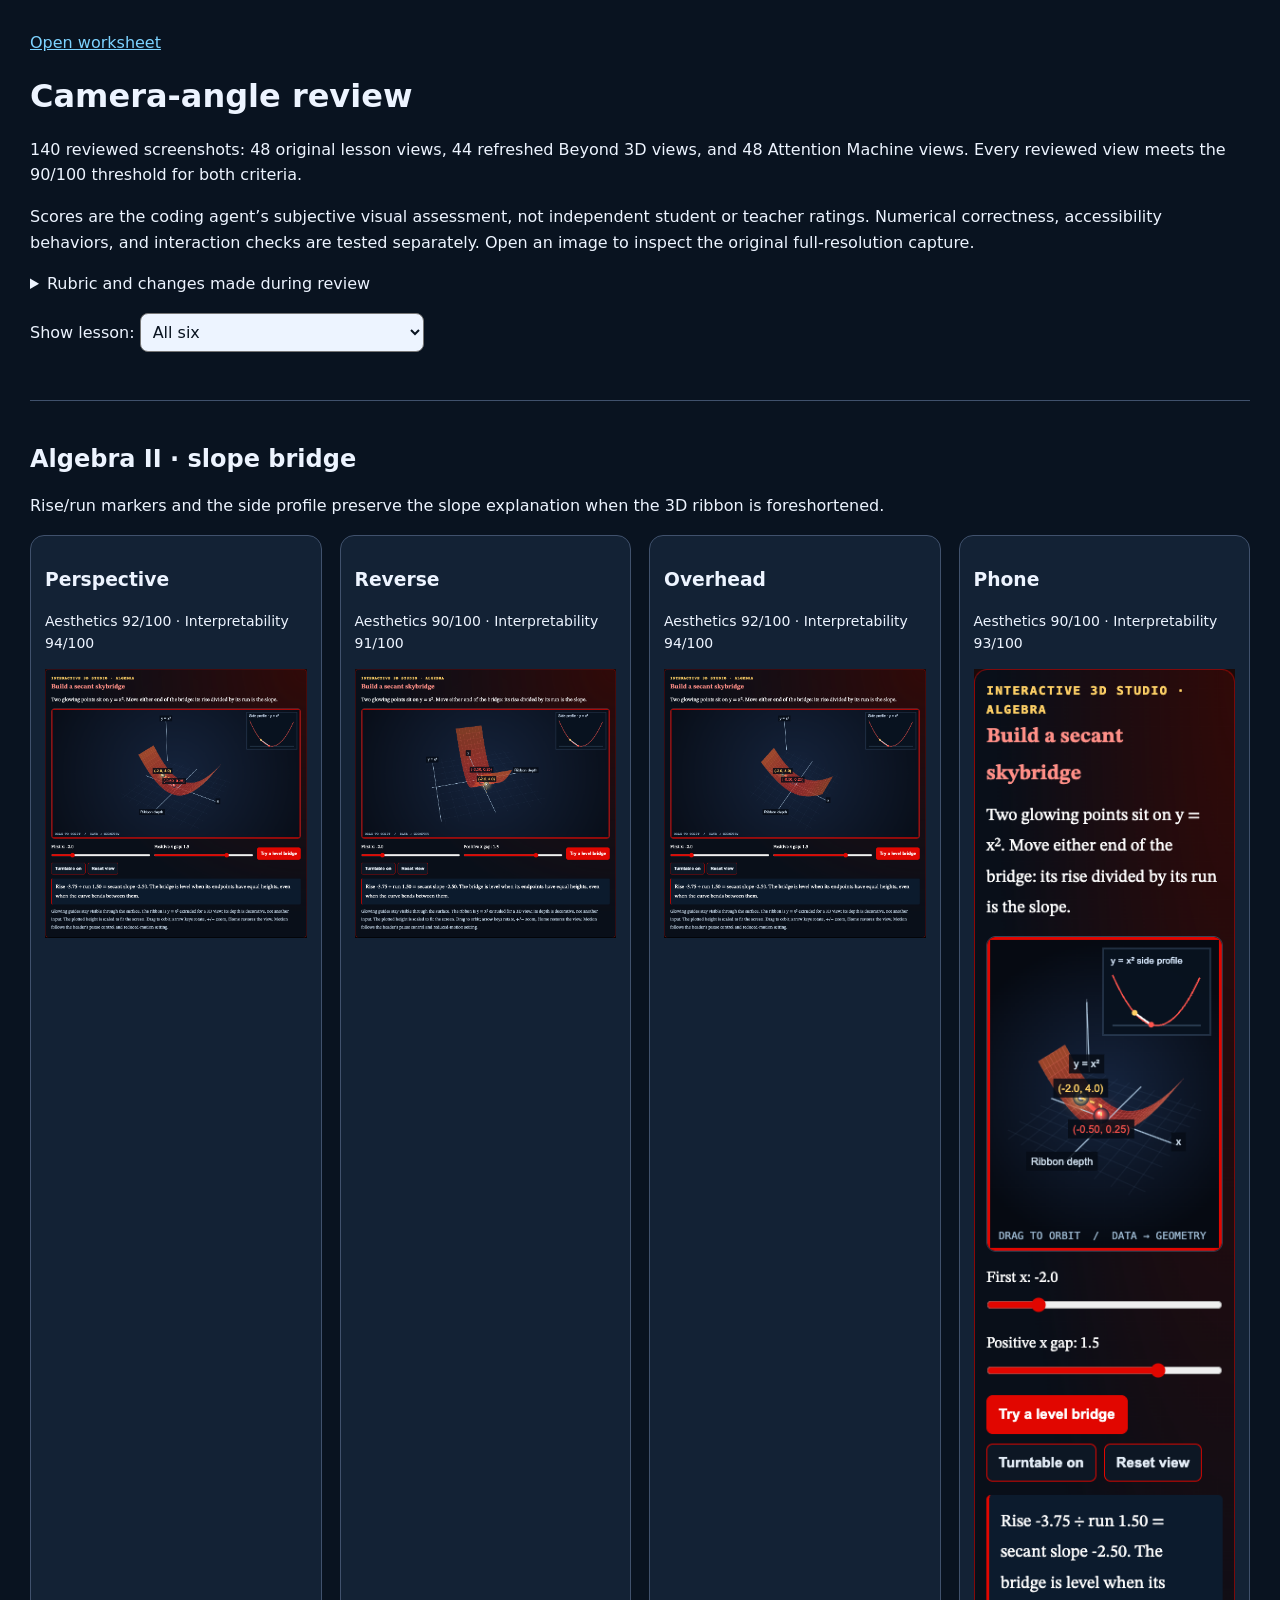
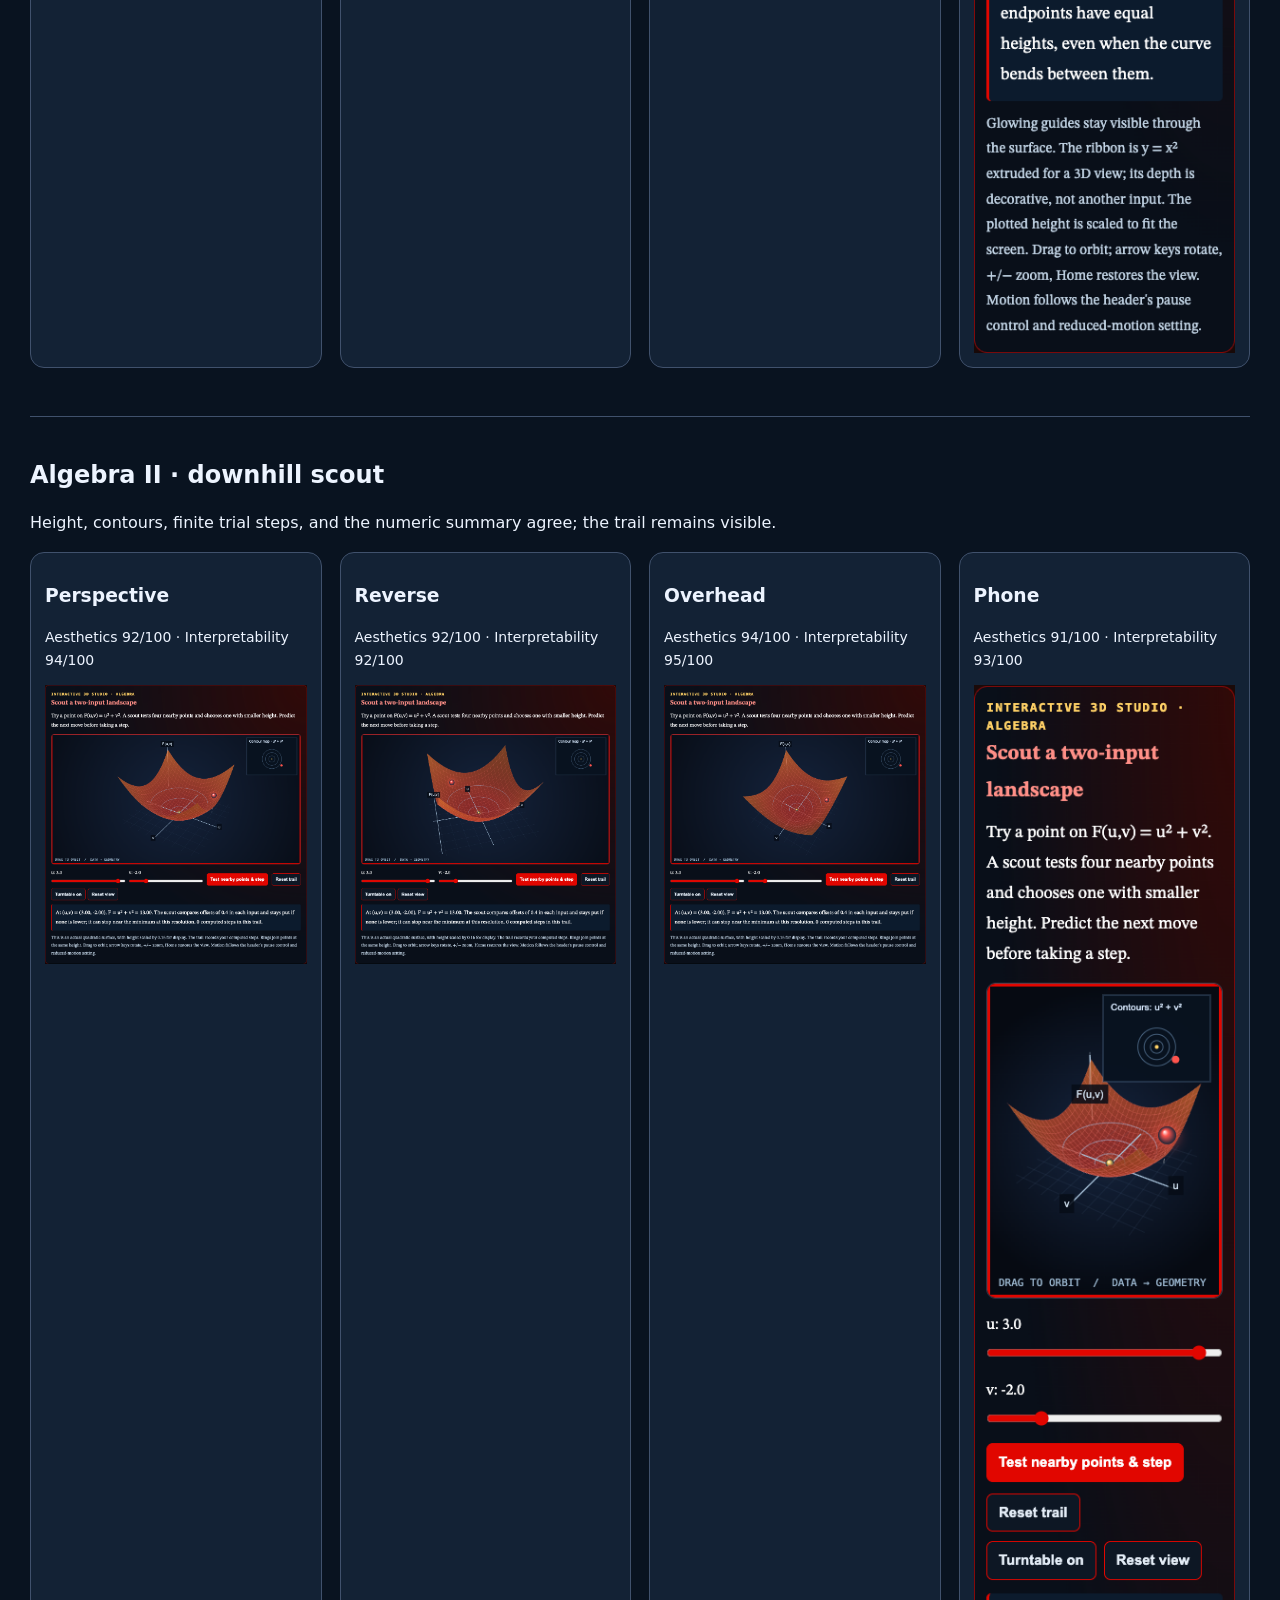
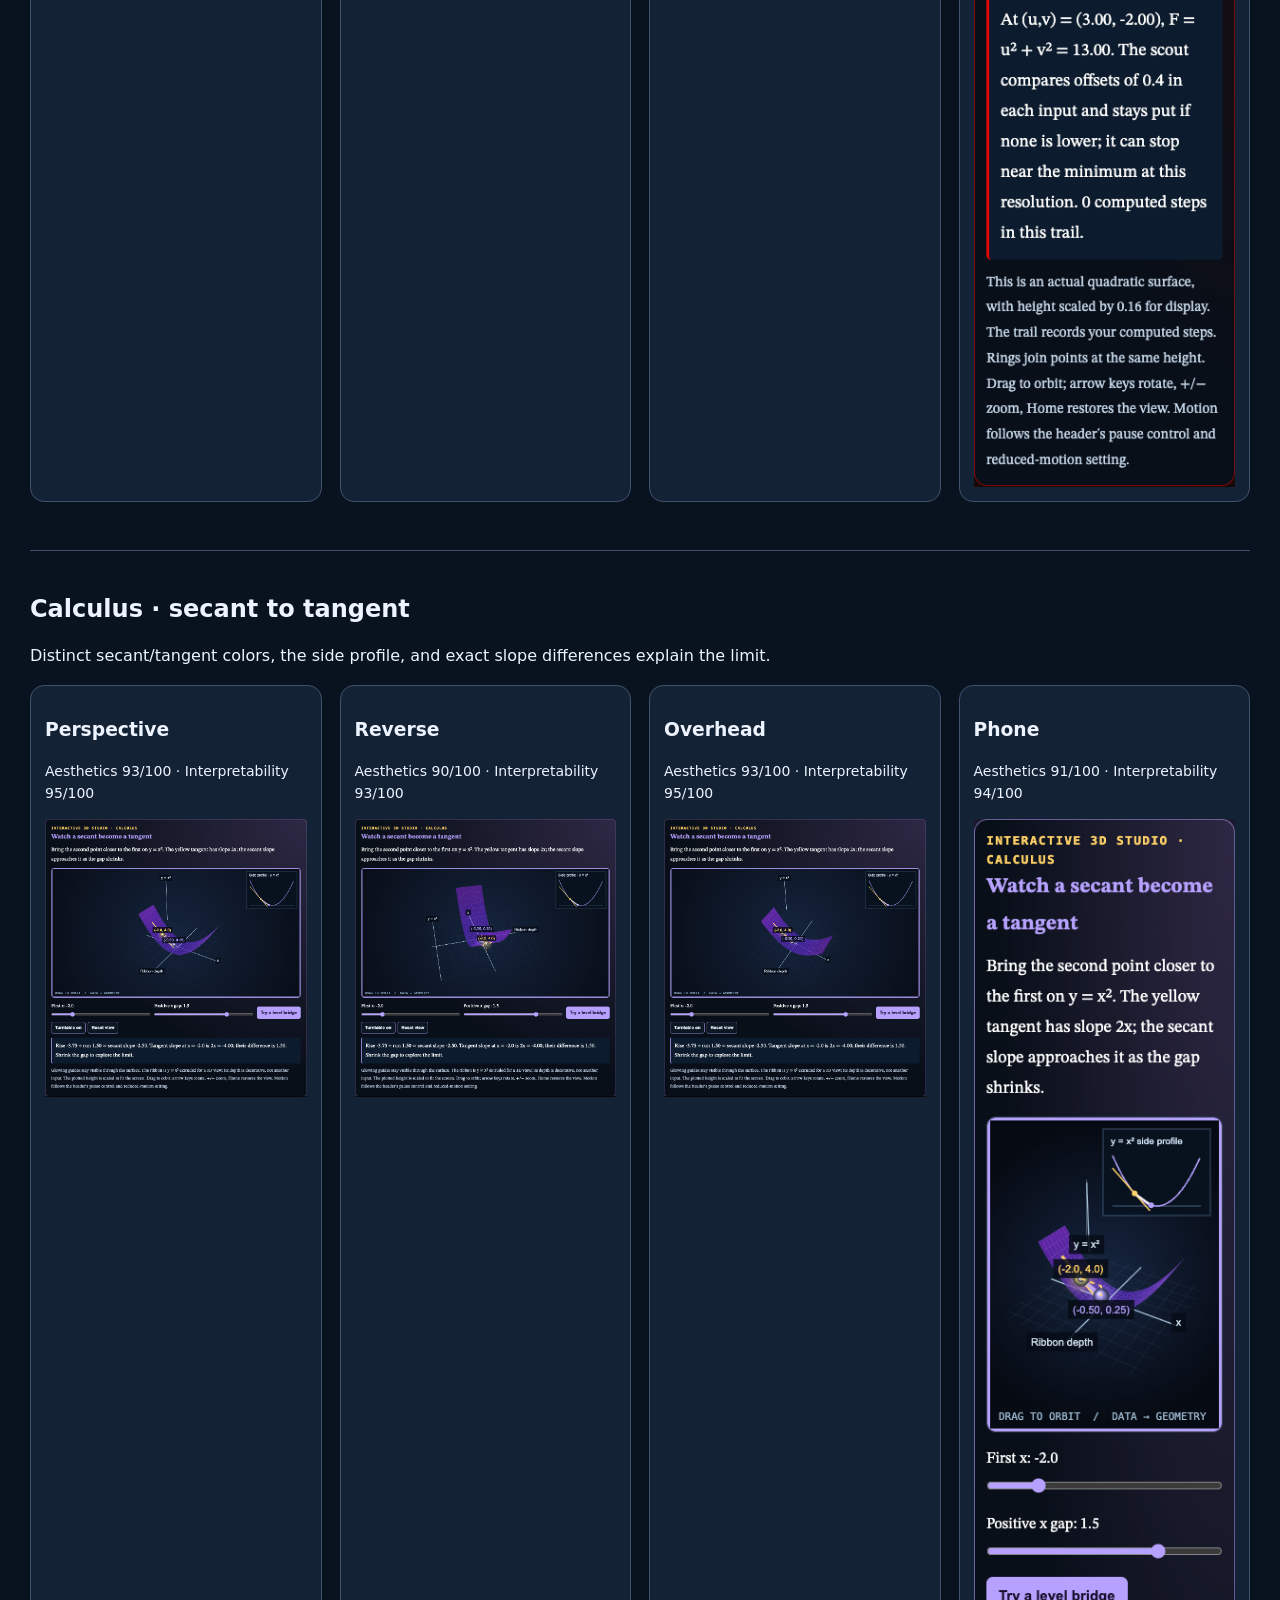
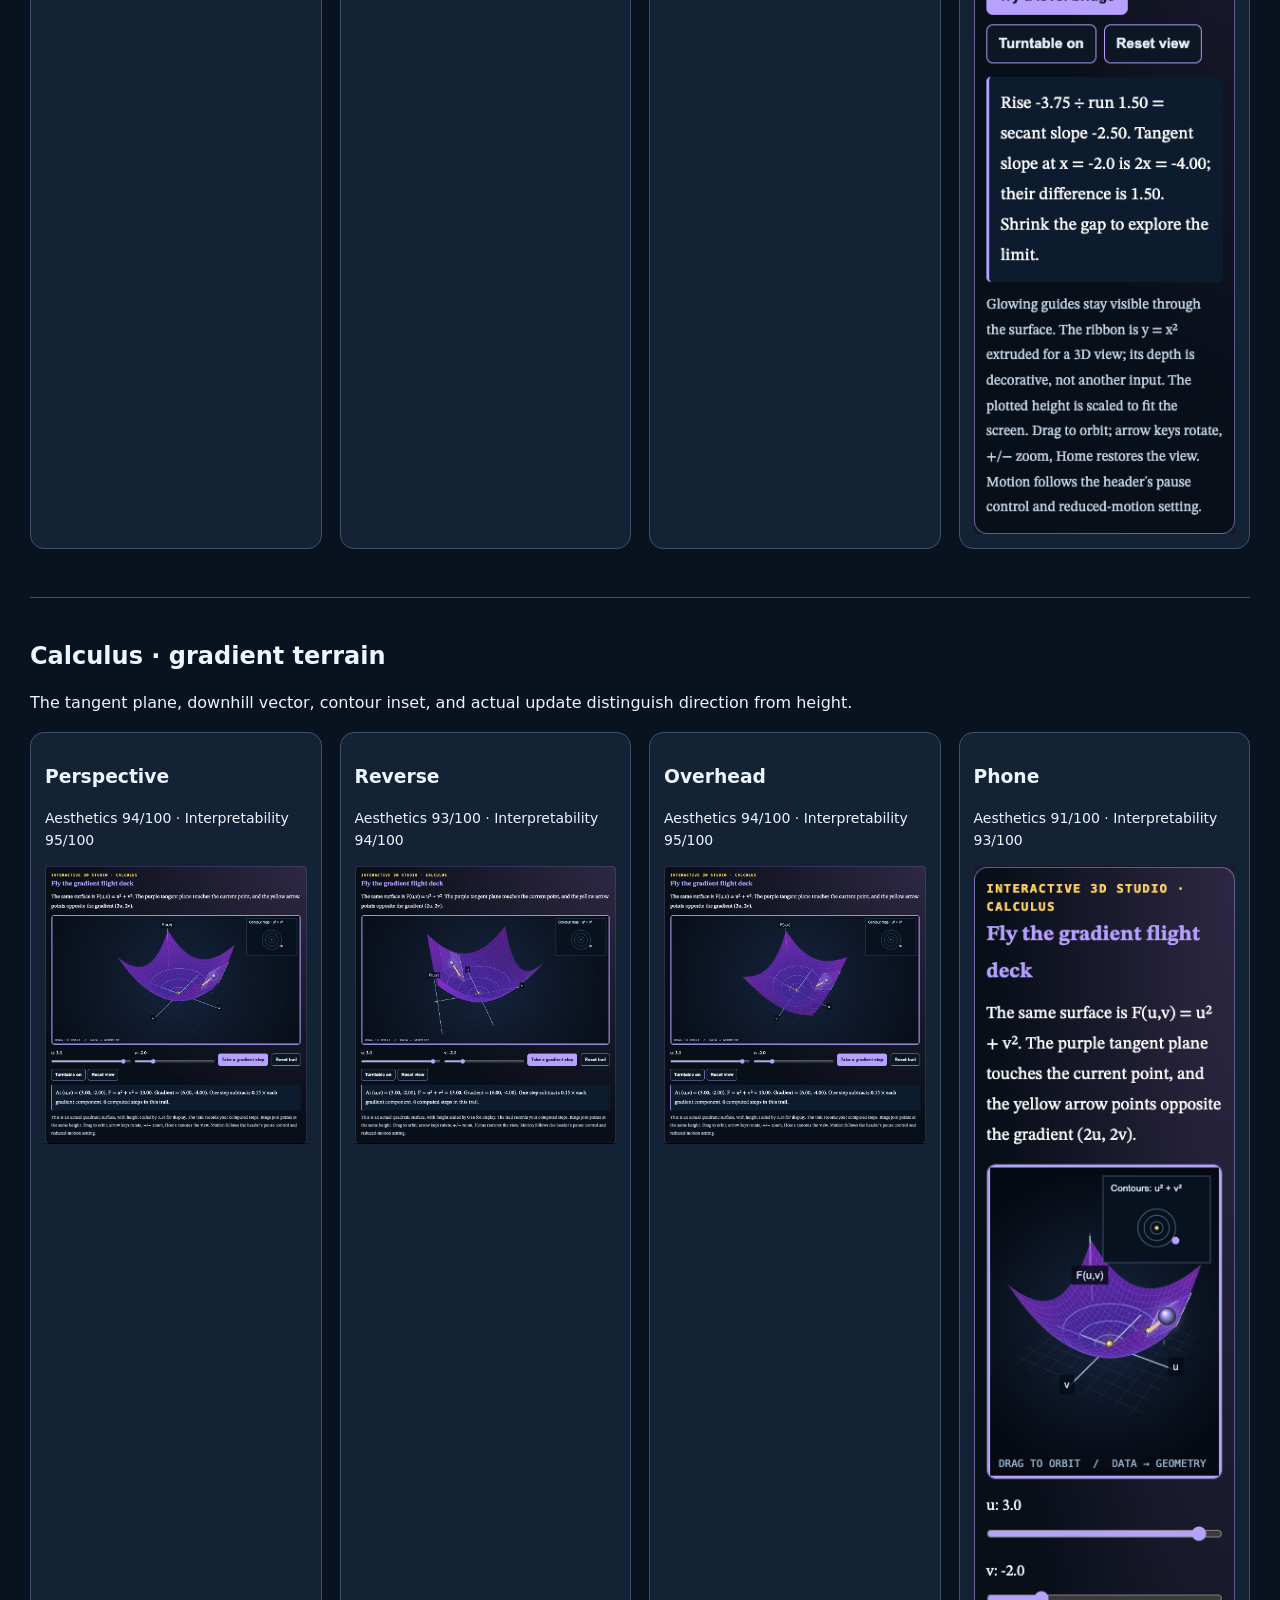
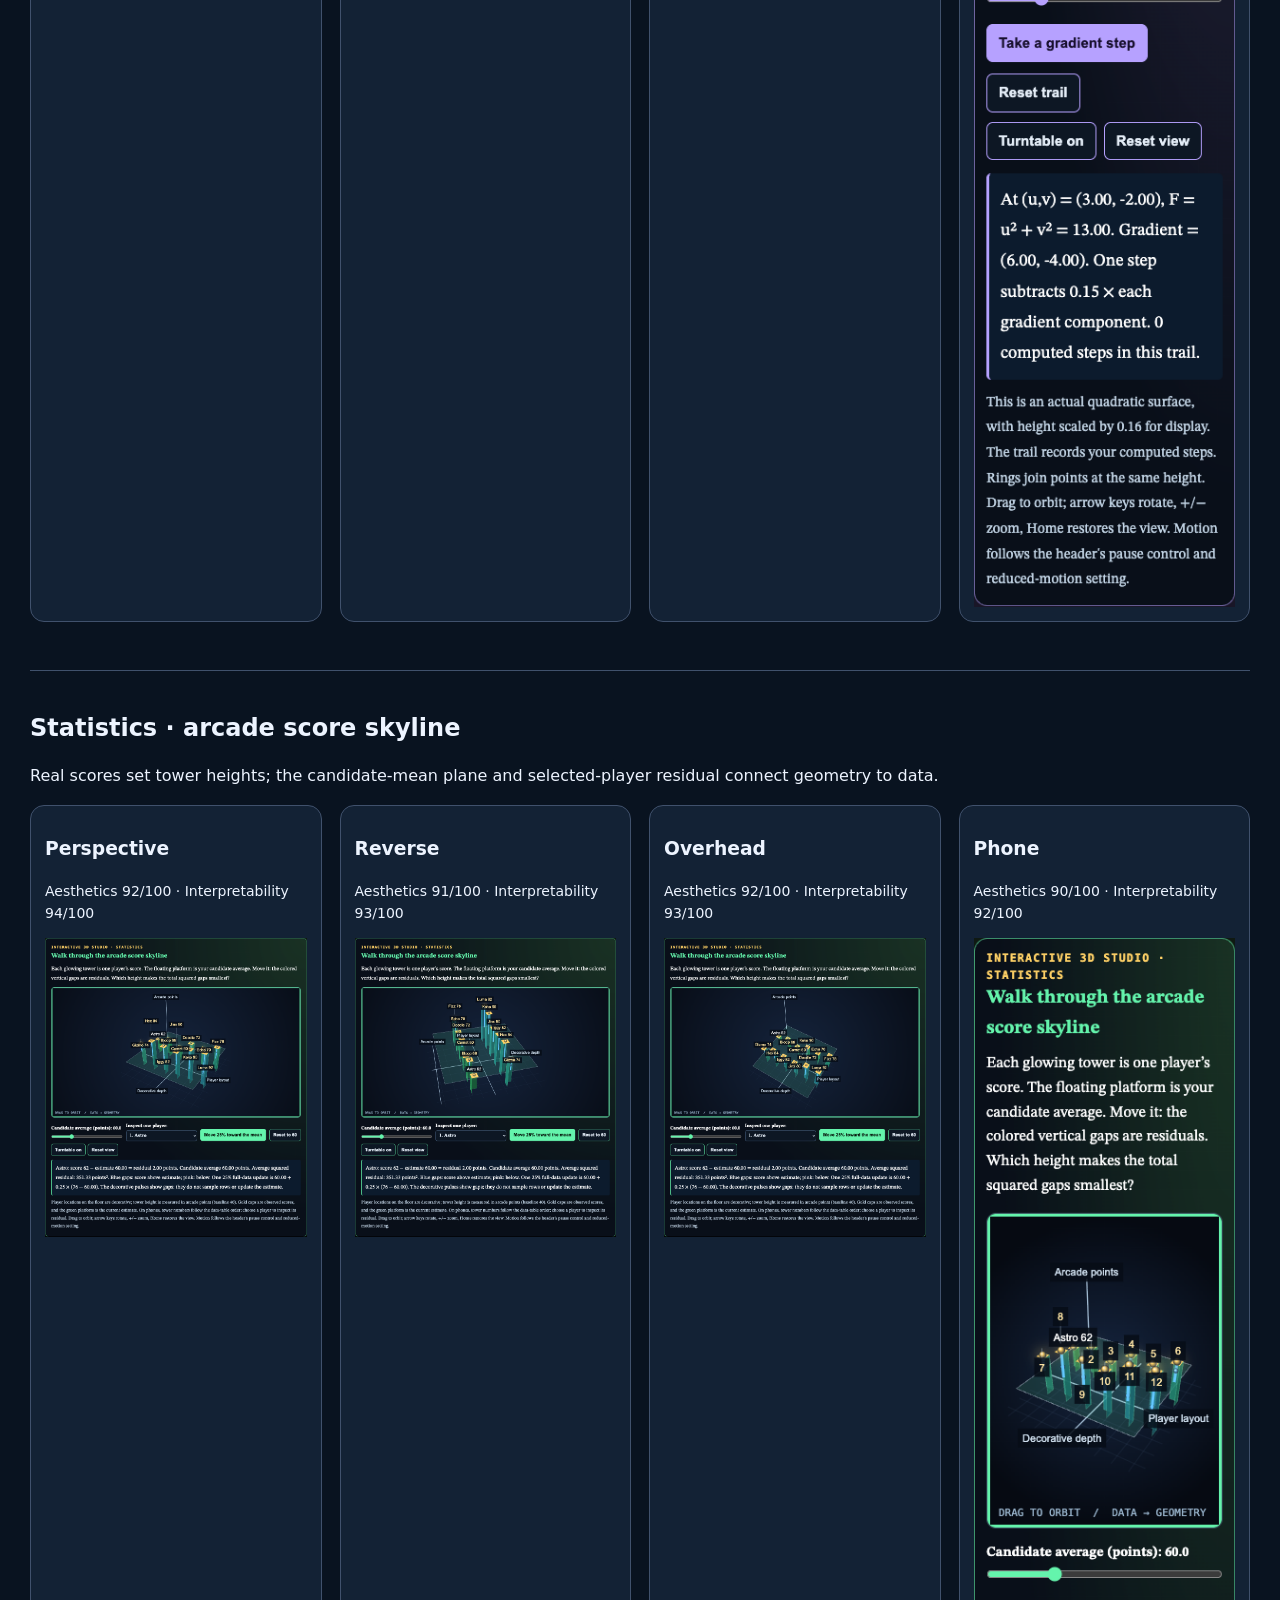
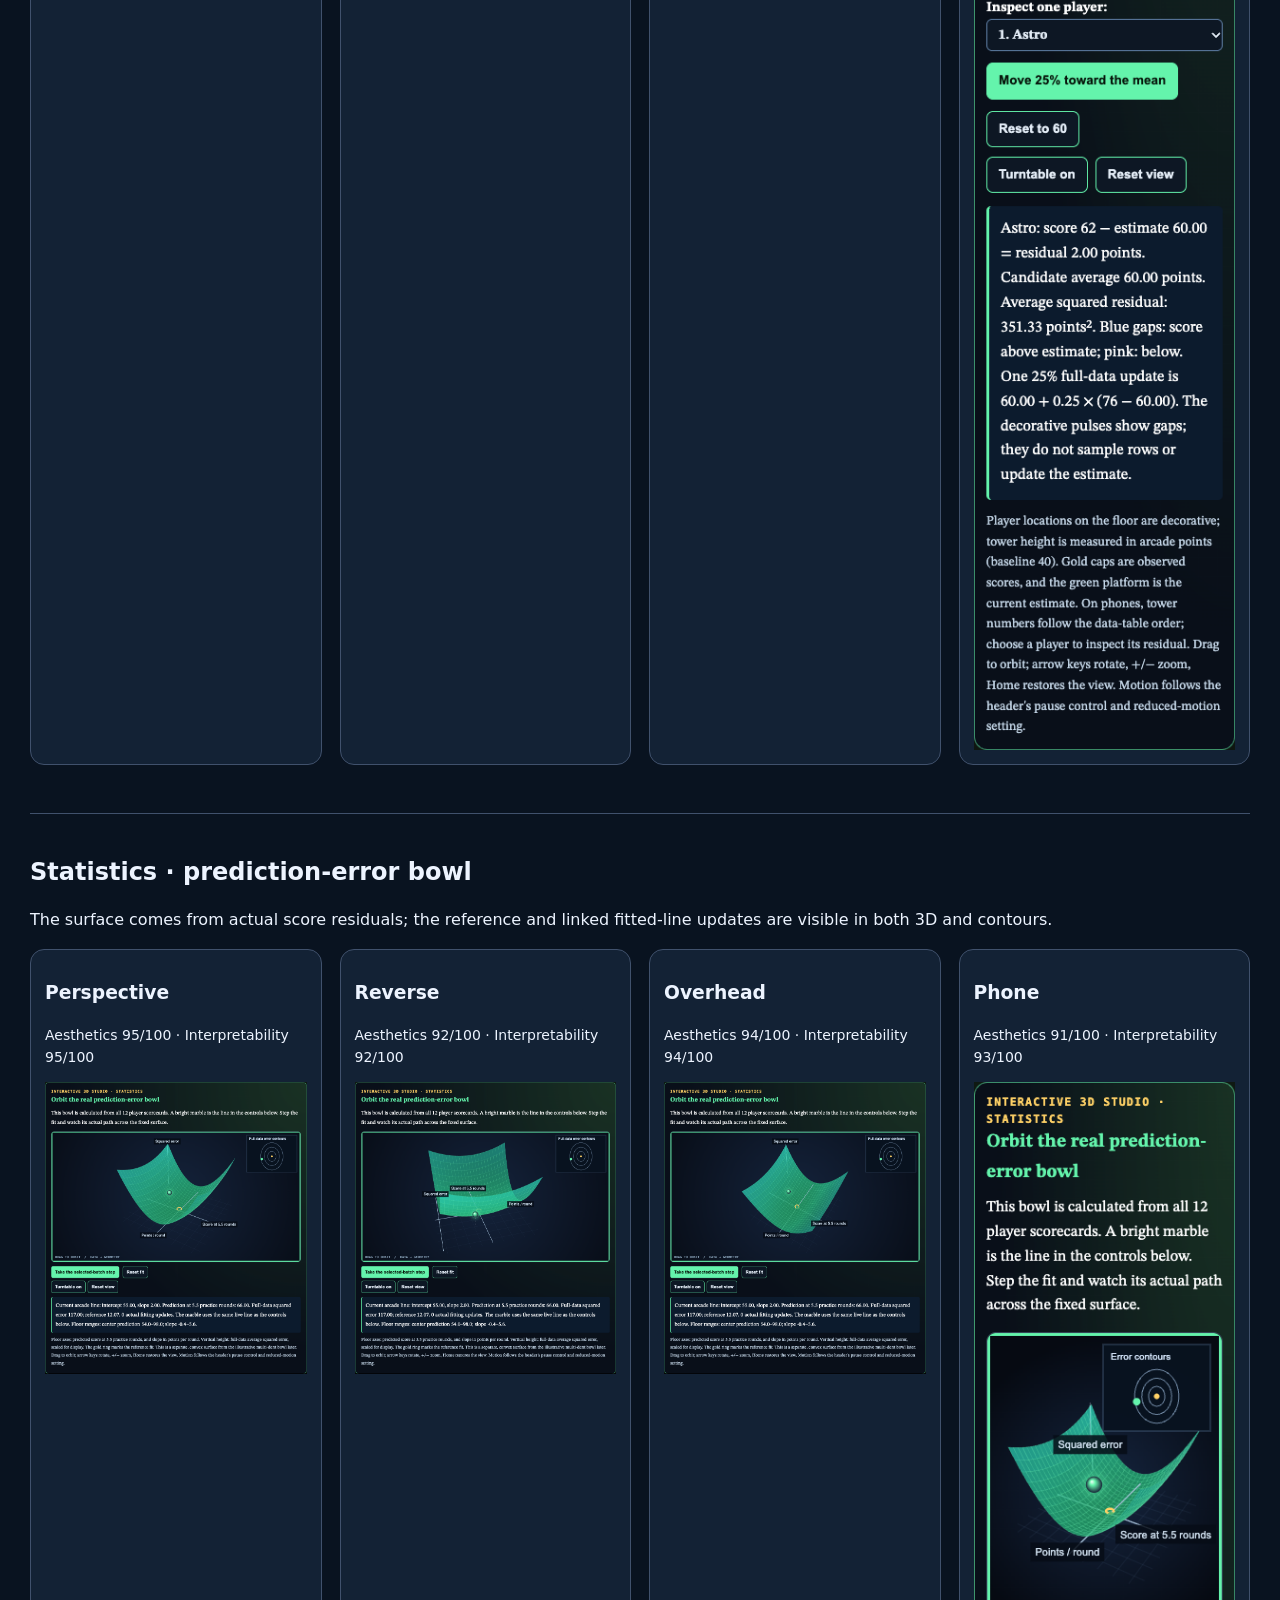
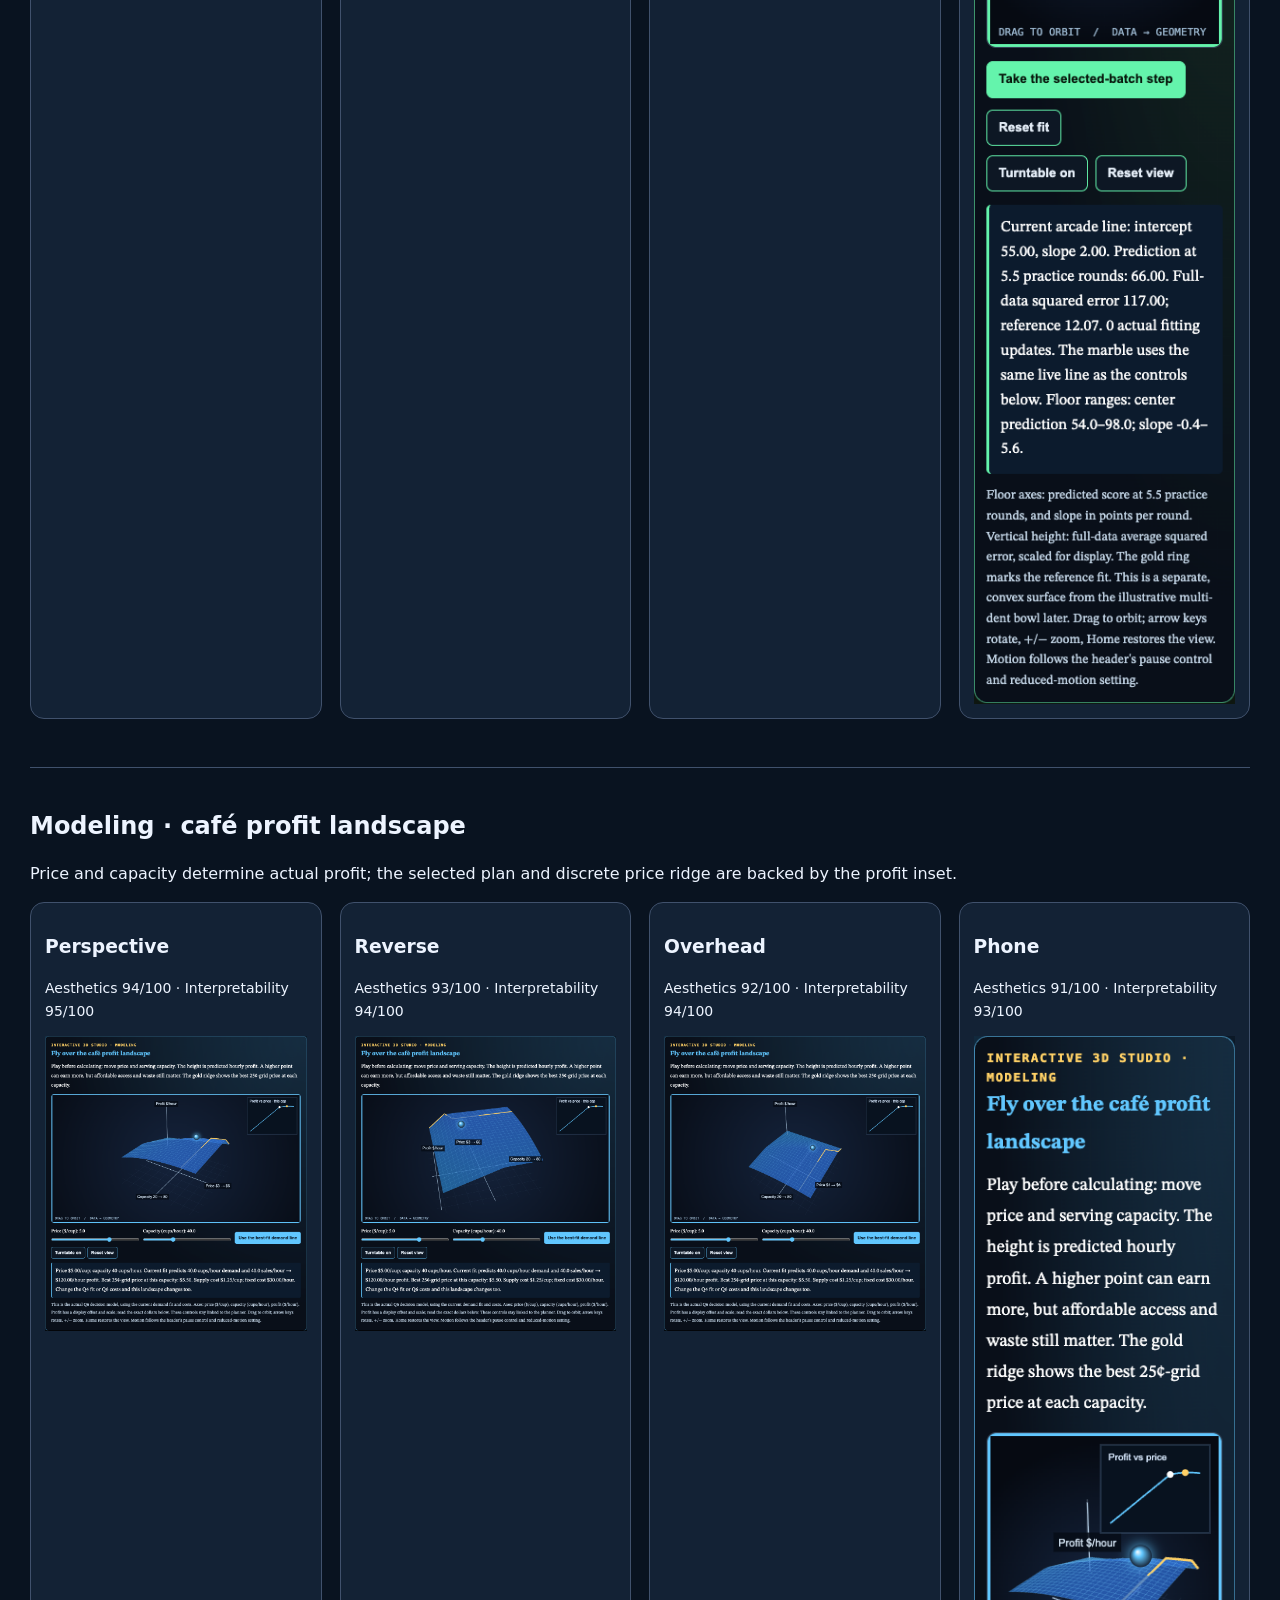
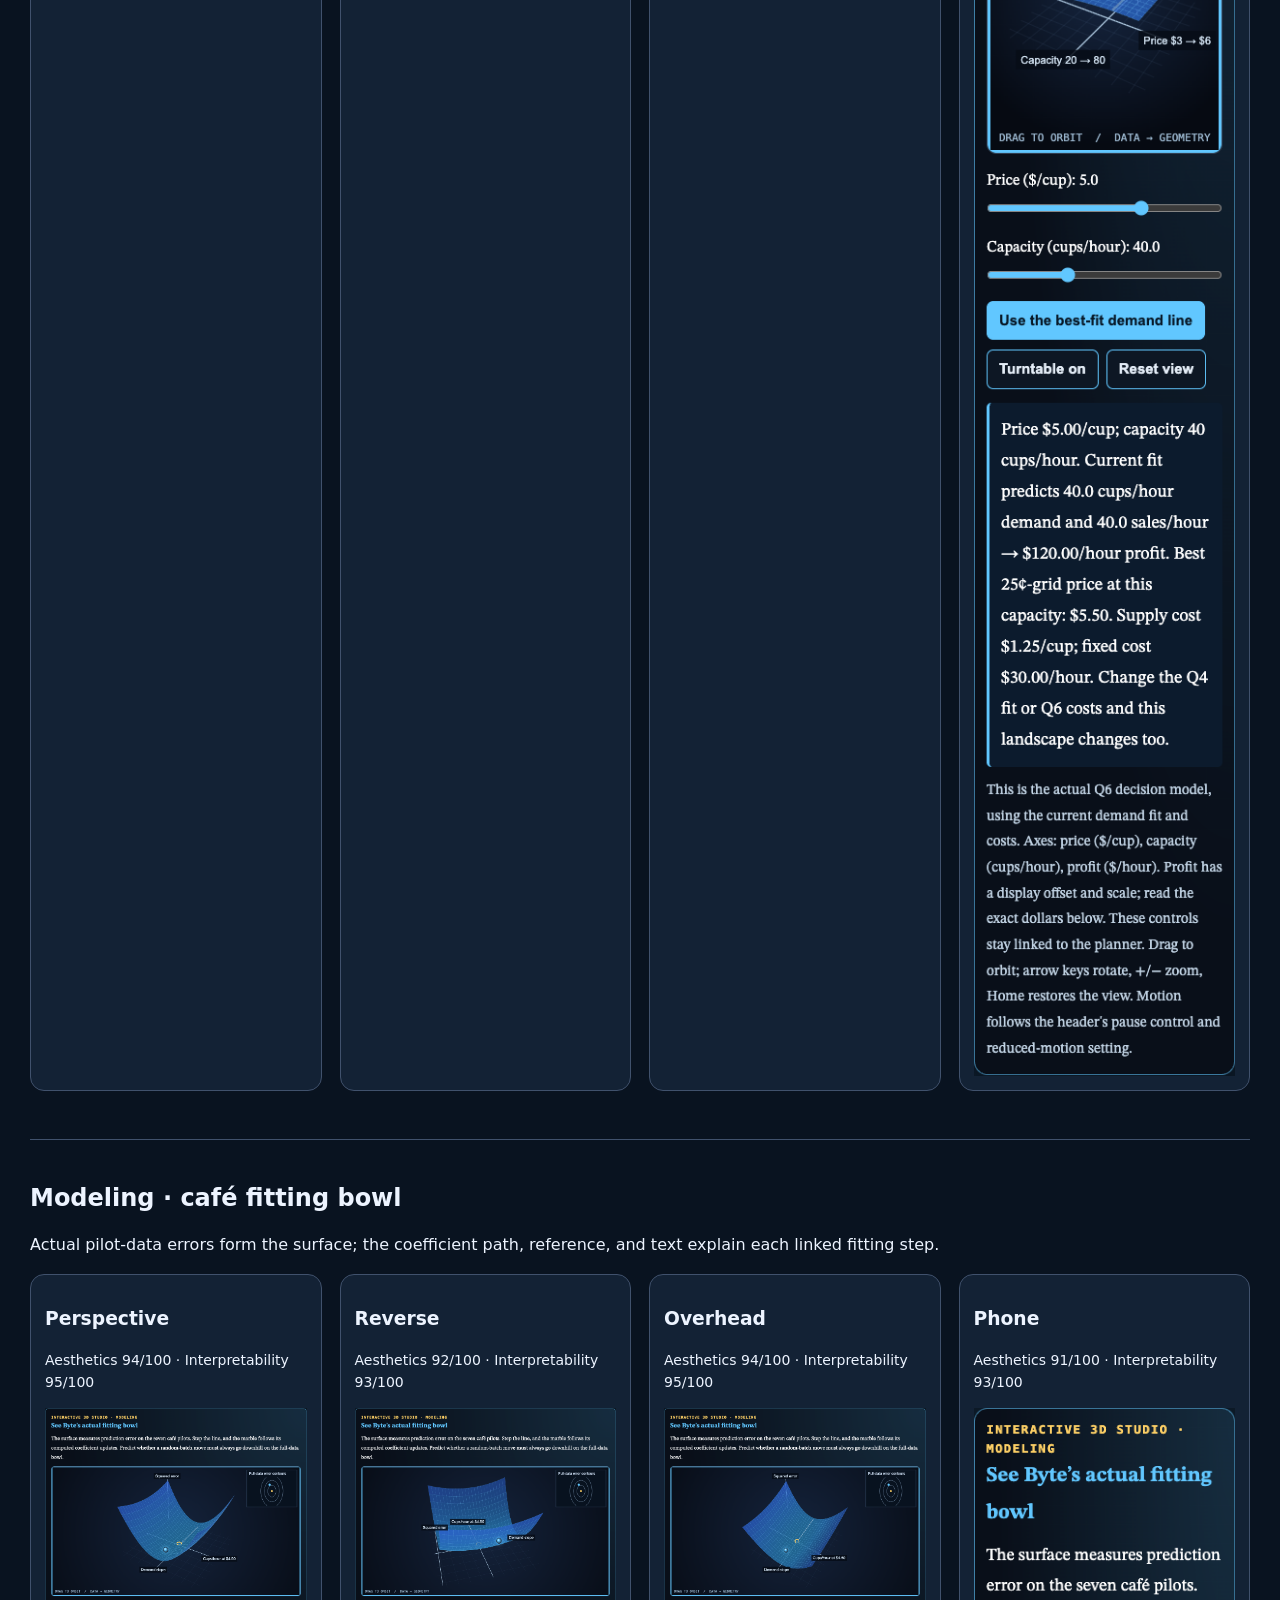
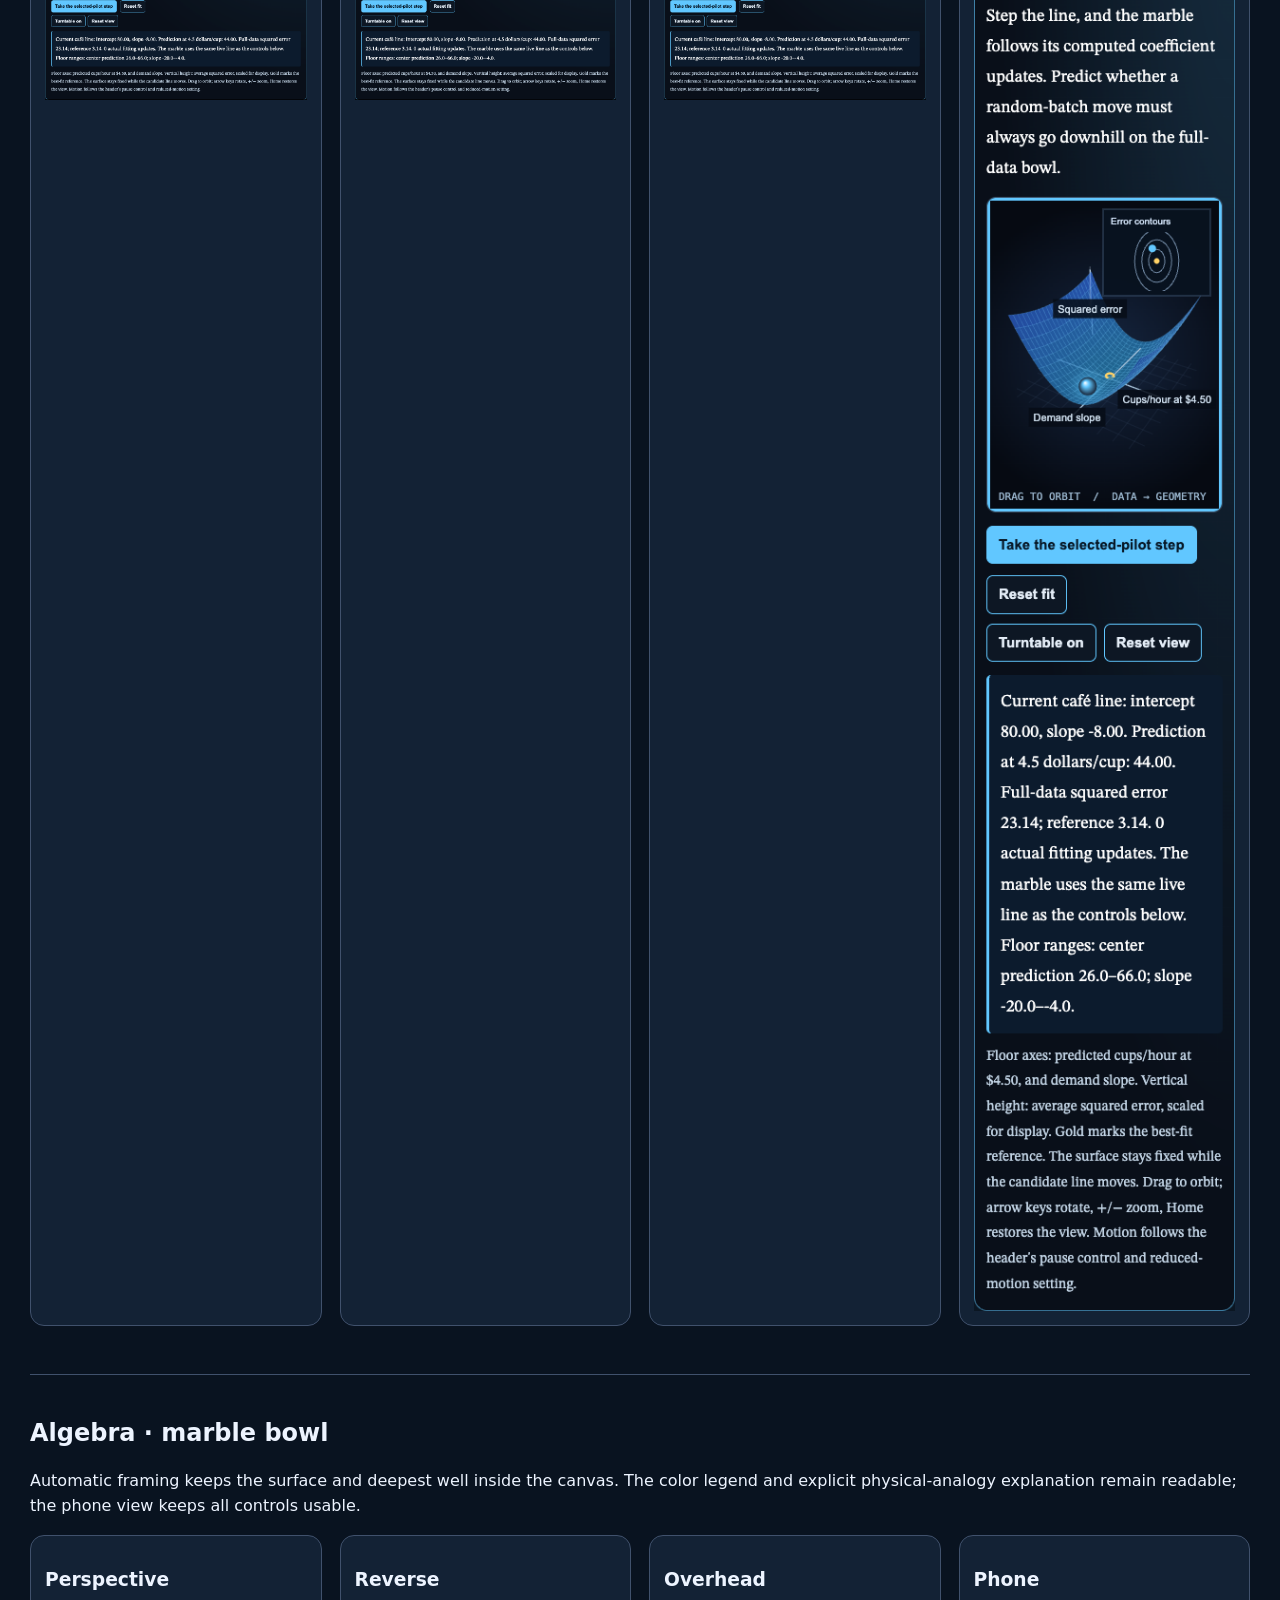
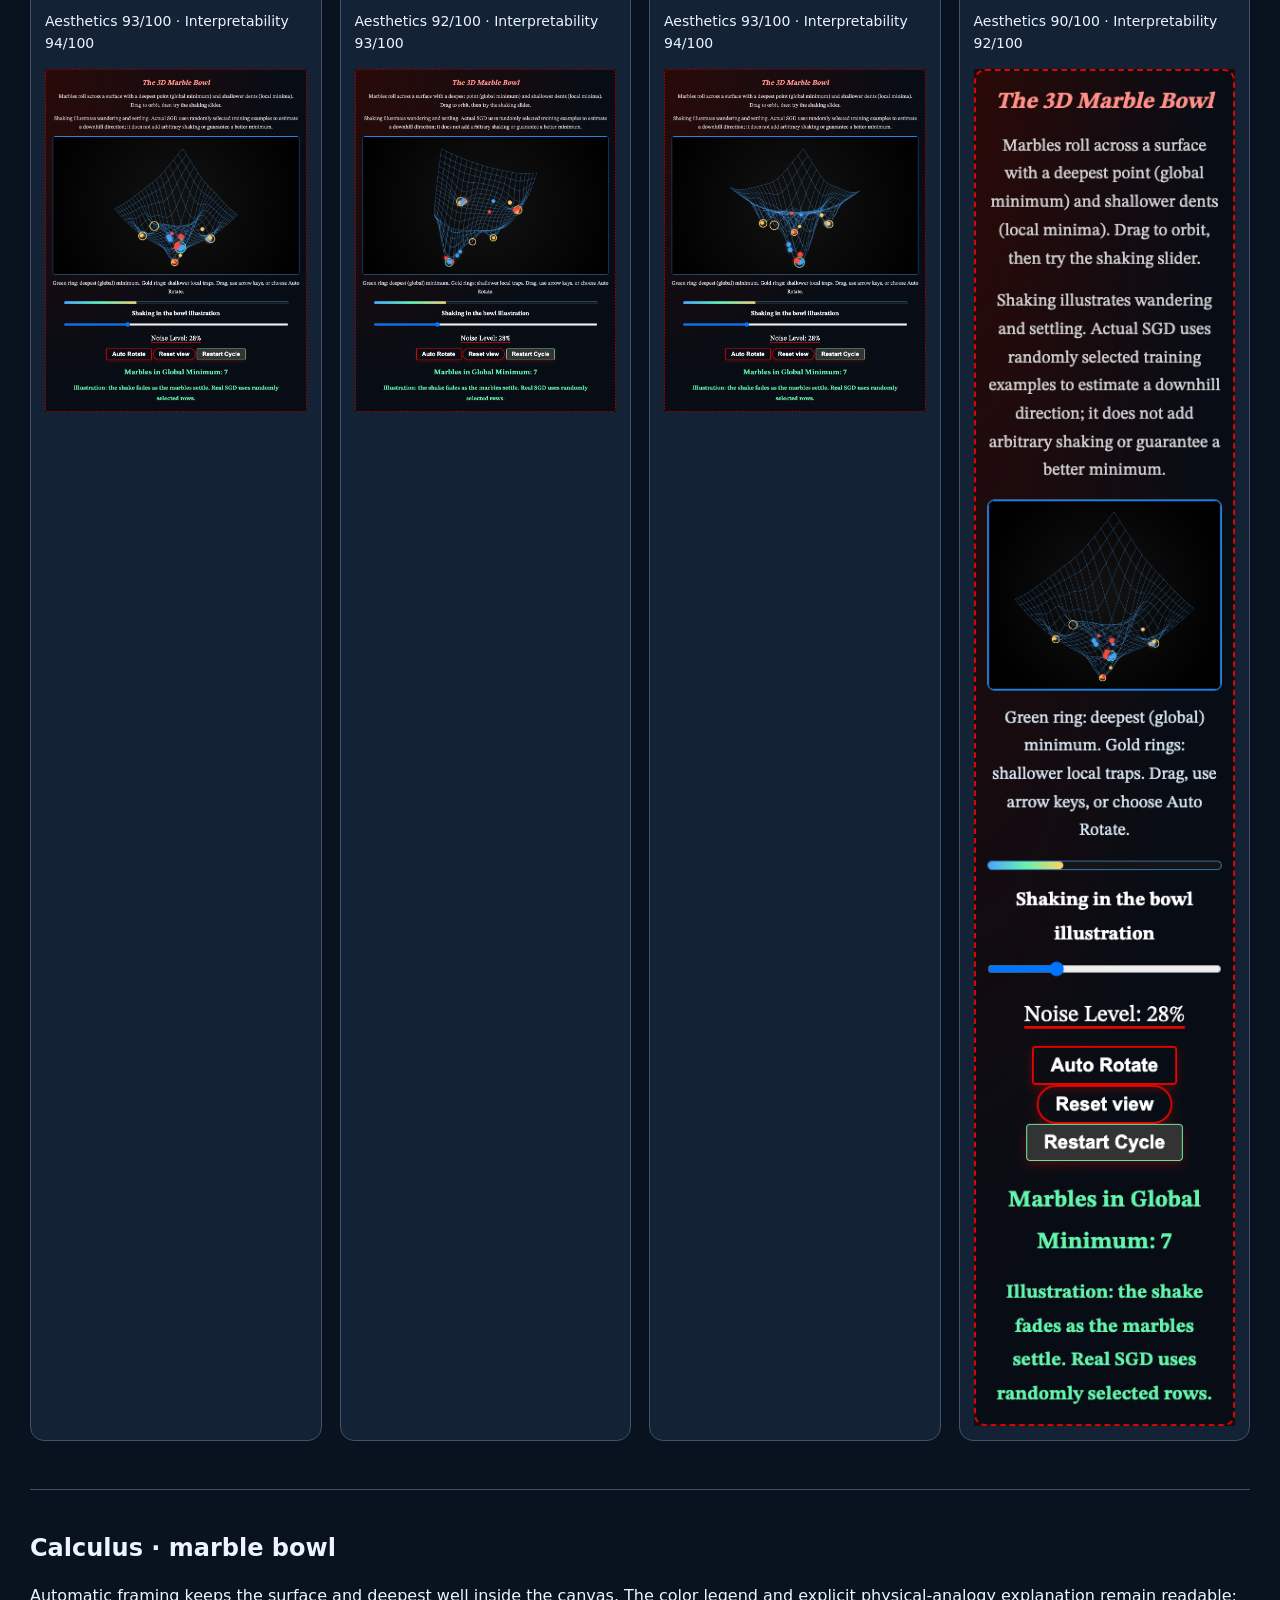
==== commit b2f8bb57: "Add Attention Machine lecture with eight computed 3D studios" ====
--- a/visual-review/index.html
+++ b/visual-review/index.html
@@ -1,2 +1,2 @@
 <!doctype html><html lang="en"><head><meta charset="utf-8"><meta name="viewport" content="width=device-width,initial-scale=1"><title>Worksheet visual review</title><style>
-*{box-sizing:border-box}body{margin:0;background:#091320;color:#edf4ff;font:16px/1.6 system-ui,sans-serif}main{max-width:1500px;margin:auto;padding:30px}a{color:#7dd3ff}h1,h2,h3{line-height:1.2}section{margin:48px 0;padding-top:24px;border-top:1px solid #40516c}.grid{display:grid;grid-template-columns:repeat(4,minmax(0,1fr));gap:18px}article{padding:14px;background:#132235;border:1px solid #40516c;border-radius:14px}article p{font-size:14px}img{display:block;width:100%;height:auto}select{font:inherit;background:#edf4ff;color:#091320;padding:8px;border-radius:8px}a:focus-visible,select:focus-visible{outline:3px solid #ffdc7d;outline-offset:5px}@media(max-width:1000px){.grid{grid-template-columns:repeat(2,minmax(0,1fr))}}@media(max-width:550px){main{padding:18px}.grid{grid-template-columns:1fr}}[hidden]{display:none!important}</style></head><body><main><a href="../">Open worksheet</a><h1>Camera-angle review</h1><p>92 reviewed screenshots: 48 original lesson views and 44 refreshed Beyond 3D views. Every reviewed view meets the 90/100 threshold for both criteria.</p><p>Scores are the coding agent’s subjective visual assessment, not independent student or teacher ratings. Numerical correctness, accessibility behaviors, and interaction checks are tested separately. Open an image to inspect the original full-resolution capture.</p><details><summary>Rubric and changes made during review</summary><p>Aesthetics: framing/composition (30), lighting/color/depth (25), visual hierarchy (25), controls/layout (20). Interpretability: accurate mathematical mapping (35), axes/labels (25), numerical explanation (25), analogy limits (15).</p><p>The review prompted fixes for reverse-view occlusion, camera clipping, crowded labels, phone canvas resizing, overlapping insets, and original-bowl phone framing. Desktop captures use Chrome at 1440 × 1100; phone captures use 390 × 844. Decorative motion is frozen for repeatable inspection, except the bowl is briefly run and then paused to show settled marbles.</p></details><p><label for="mode">Show lesson: </label><select id="mode"><option value="all">All five</option><option value="algebra">Algebra II</option><option value="calculus">Calculus</option><option value="statistics">Statistics</option><option value="modeling">Modeling</option><option value="dimensions">Bonus · Beyond 3D</option></select></p><section data-mode="algebra"><h2>Algebra II · slope bridge</h2><p>Rise/run markers and the side profile preserve the slope explanation when the 3D ribbon is foreshortened.</p><div class="grid"><article><h3>Perspective</h3><p>Aesthetics 92/100 · Interpretability 94/100</p><a href="algebra-bridge-perspective.png"><img loading="lazy" src="algebra-bridge-perspective.png" alt="Algebra II · slope bridge in the perspective view. Open full-size screenshot."></a></article><article><h3>Reverse</h3><p>Aesthetics 90/100 · Interpretability 91/100</p><a href="algebra-bridge-reverse.png"><img loading="lazy" src="algebra-bridge-reverse.png" alt="Algebra II · slope bridge in the reverse view. Open full-size screenshot."></a></article><article><h3>Overhead</h3><p>Aesthetics 92/100 · Interpretability 94/100</p><a href="algebra-bridge-overhead.png"><img loading="lazy" src="algebra-bridge-overhead.png" alt="Algebra II · slope bridge in the overhead view. Open full-size screenshot."></a></article><article><h3>Phone</h3><p>Aesthetics 90/100 · Interpretability 93/100</p><a href="algebra-bridge-phone.png"><img loading="lazy" src="algebra-bridge-phone.png" alt="Algebra II · slope bridge in the phone view. Open full-size screenshot."></a></article></div></section><section data-mode="algebra"><h2>Algebra II · downhill scout</h2><p>Height, contours, finite trial steps, and the numeric summary agree; the trail remains visible.</p><div class="grid"><article><h3>Perspective</h3><p>Aesthetics 92/100 · Interpretability 94/100</p><a href="algebra-terrain-perspective.png"><img loading="lazy" src="algebra-terrain-perspective.png" alt="Algebra II · downhill scout in the perspective view. Open full-size screenshot."></a></article><article><h3>Reverse</h3><p>Aesthetics 92/100 · Interpretability 92/100</p><a href="algebra-terrain-reverse.png"><img loading="lazy" src="algebra-terrain-reverse.png" alt="Algebra II · downhill scout in the reverse view. Open full-size screenshot."></a></article><article><h3>Overhead</h3><p>Aesthetics 94/100 · Interpretability 95/100</p><a href="algebra-terrain-overhead.png"><img loading="lazy" src="algebra-terrain-overhead.png" alt="Algebra II · downhill scout in the overhead view. Open full-size screenshot."></a></article><article><h3>Phone</h3><p>Aesthetics 91/100 · Interpretability 93/100</p><a href="algebra-terrain-phone.png"><img loading="lazy" src="algebra-terrain-phone.png" alt="Algebra II · downhill scout in the phone view. Open full-size screenshot."></a></article></div></section><section data-mode="calculus"><h2>Calculus · secant to tangent</h2><p>Distinct secant/tangent colors, the side profile, and exact slope differences explain the limit.</p><div class="grid"><article><h3>Perspective</h3><p>Aesthetics 93/100 · Interpretability 95/100</p><a href="calculus-bridge-perspective.png"><img loading="lazy" src="calculus-bridge-perspective.png" alt="Calculus · secant to tangent in the perspective view. Open full-size screenshot."></a></article><article><h3>Reverse</h3><p>Aesthetics 90/100 · Interpretability 93/100</p><a href="calculus-bridge-reverse.png"><img loading="lazy" src="calculus-bridge-reverse.png" alt="Calculus · secant to tangent in the reverse view. Open full-size screenshot."></a></article><article><h3>Overhead</h3><p>Aesthetics 93/100 · Interpretability 95/100</p><a href="calculus-bridge-overhead.png"><img loading="lazy" src="calculus-bridge-overhead.png" alt="Calculus · secant to tangent in the overhead view. Open full-size screenshot."></a></article><article><h3>Phone</h3><p>Aesthetics 91/100 · Interpretability 94/100</p><a href="calculus-bridge-phone.png"><img loading="lazy" src="calculus-bridge-phone.png" alt="Calculus · secant to tangent in the phone view. Open full-size screenshot."></a></article></div></section><section data-mode="calculus"><h2>Calculus · gradient terrain</h2><p>The tangent plane, downhill vector, contour inset, and actual update distinguish direction from height.</p><div class="grid"><article><h3>Perspective</h3><p>Aesthetics 94/100 · Interpretability 95/100</p><a href="calculus-terrain-perspective.png"><img loading="lazy" src="calculus-terrain-perspective.png" alt="Calculus · gradient terrain in the perspective view. Open full-size screenshot."></a></article><article><h3>Reverse</h3><p>Aesthetics 93/100 · Interpretability 94/100</p><a href="calculus-terrain-reverse.png"><img loading="lazy" src="calculus-terrain-reverse.png" alt="Calculus · gradient terrain in the reverse view. Open full-size screenshot."></a></article><article><h3>Overhead</h3><p>Aesthetics 94/100 · Interpretability 95/100</p><a href="calculus-terrain-overhead.png"><img loading="lazy" src="calculus-terrain-overhead.png" alt="Calculus · gradient terrain in the overhead view. Open full-size screenshot."></a></article><article><h3>Phone</h3><p>Aesthetics 91/100 · Interpretability 93/100</p><a href="calculus-terrain-phone.png"><img loading="lazy" src="calculus-terrain-phone.png" alt="Calculus · gradient terrain in the phone view. Open full-size screenshot."></a></article></div></section><section data-mode="statistics"><h2>Statistics · arcade score skyline</h2><p>Real scores set tower heights; the candidate-mean plane and selected-player residual connect geometry to data.</p><div class="grid"><article><h3>Perspective</h3><p>Aesthetics 92/100 · Interpretability 94/100</p><a href="statistics-skyline-perspective.png"><img loading="lazy" src="statistics-skyline-perspective.png" alt="Statistics · arcade score skyline in the perspective view. Open full-size screenshot."></a></article><article><h3>Reverse</h3><p>Aesthetics 91/100 · Interpretability 93/100</p><a href="statistics-skyline-reverse.png"><img loading="lazy" src="statistics-skyline-reverse.png" alt="Statistics · arcade score skyline in the reverse view. Open full-size screenshot."></a></article><article><h3>Overhead</h3><p>Aesthetics 92/100 · Interpretability 93/100</p><a href="statistics-skyline-overhead.png"><img loading="lazy" src="statistics-skyline-overhead.png" alt="Statistics · arcade score skyline in the overhead view. Open full-size screenshot."></a></article><article><h3>Phone</h3><p>Aesthetics 90/100 · Interpretability 92/100</p><a href="statistics-skyline-phone.png"><img loading="lazy" src="statistics-skyline-phone.png" alt="Statistics · arcade score skyline in the phone view. Open full-size screenshot."></a></article></div></section><section data-mode="statistics"><h2>Statistics · prediction-error bowl</h2><p>The surface comes from actual score residuals; the reference and linked fitted-line updates are visible in both 3D and contours.</p><div class="grid"><article><h3>Perspective</h3><p>Aesthetics 95/100 · Interpretability 95/100</p><a href="statistics-fit-perspective.png"><img loading="lazy" src="statistics-fit-perspective.png" alt="Statistics · prediction-error bowl in the perspective view. Open full-size screenshot."></a></article><article><h3>Reverse</h3><p>Aesthetics 92/100 · Interpretability 92/100</p><a href="statistics-fit-reverse.png"><img loading="lazy" src="statistics-fit-reverse.png" alt="Statistics · prediction-error bowl in the reverse view. Open full-size screenshot."></a></article><article><h3>Overhead</h3><p>Aesthetics 94/100 · Interpretability 94/100</p><a href="statistics-fit-overhead.png"><img loading="lazy" src="statistics-fit-overhead.png" alt="Statistics · prediction-error bowl in the overhead view. Open full-size screenshot."></a></article><article><h3>Phone</h3><p>Aesthetics 91/100 · Interpretability 93/100</p><a href="statistics-fit-phone.png"><img loading="lazy" src="statistics-fit-phone.png" alt="Statistics · prediction-error bowl in the phone view. Open full-size screenshot."></a></article></div></section><section data-mode="modeling"><h2>Modeling · café profit landscape</h2><p>Price and capacity determine actual profit; the selected plan and discrete price ridge are backed by the profit inset.</p><div class="grid"><article><h3>Perspective</h3><p>Aesthetics 94/100 · Interpretability 95/100</p><a href="modeling-market-perspective.png"><img loading="lazy" src="modeling-market-perspective.png" alt="Modeling · café profit landscape in the perspective view. Open full-size screenshot."></a></article><article><h3>Reverse</h3><p>Aesthetics 93/100 · Interpretability 94/100</p><a href="modeling-market-reverse.png"><img loading="lazy" src="modeling-market-reverse.png" alt="Modeling · café profit landscape in the reverse view. Open full-size screenshot."></a></article><article><h3>Overhead</h3><p>Aesthetics 92/100 · Interpretability 94/100</p><a href="modeling-market-overhead.png"><img loading="lazy" src="modeling-market-overhead.png" alt="Modeling · café profit landscape in the overhead view. Open full-size screenshot."></a></article><article><h3>Phone</h3><p>Aesthetics 91/100 · Interpretability 93/100</p><a href="modeling-market-phone.png"><img loading="lazy" src="modeling-market-phone.png" alt="Modeling · café profit landscape in the phone view. Open full-size screenshot."></a></article></div></section><section data-mode="modeling"><h2>Modeling · café fitting bowl</h2><p>Actual pilot-data errors form the surface; the coefficient path, reference, and text explain each linked fitting step.</p><div class="grid"><article><h3>Perspective</h3><p>Aesthetics 94/100 · Interpretability 95/100</p><a href="modeling-fit-perspective.png"><img loading="lazy" src="modeling-fit-perspective.png" alt="Modeling · café fitting bowl in the perspective view. Open full-size screenshot."></a></article><article><h3>Reverse</h3><p>Aesthetics 92/100 · Interpretability 93/100</p><a href="modeling-fit-reverse.png"><img loading="lazy" src="modeling-fit-reverse.png" alt="Modeling · café fitting bowl in the reverse view. Open full-size screenshot."></a></article><article><h3>Overhead</h3><p>Aesthetics 94/100 · Interpretability 95/100</p><a href="modeling-fit-overhead.png"><img loading="lazy" src="modeling-fit-overhead.png" alt="Modeling · café fitting bowl in the overhead view. Open full-size screenshot."></a></article><article><h3>Phone</h3><p>Aesthetics 91/100 · Interpretability 93/100</p><a href="modeling-fit-phone.png"><img loading="lazy" src="modeling-fit-phone.png" alt="Modeling · café fitting bowl in the phone view. Open full-size screenshot."></a></article></div></section><section data-mode="algebra"><h2>Algebra · marble bowl</h2><p>Automatic framing keeps the surface and deepest well inside the canvas. The color legend and explicit physical-analogy explanation remain readable; the phone view keeps all controls usable.</p><div class="grid"><article><h3>Perspective</h3><p>Aesthetics 93/100 · Interpretability 94/100</p><a href="algebra-shared-bowl-perspective.png"><img loading="lazy" src="algebra-shared-bowl-perspective.png" alt="Algebra · marble bowl in the perspective view. Open full-size screenshot."></a></article><article><h3>Reverse</h3><p>Aesthetics 92/100 · Interpretability 93/100</p><a href="algebra-shared-bowl-reverse.png"><img loading="lazy" src="algebra-shared-bowl-reverse.png" alt="Algebra · marble bowl in the reverse view. Open full-size screenshot."></a></article><article><h3>Overhead</h3><p>Aesthetics 93/100 · Interpretability 94/100</p><a href="algebra-shared-bowl-overhead.png"><img loading="lazy" src="algebra-shared-bowl-overhead.png" alt="Algebra · marble bowl in the overhead view. Open full-size screenshot."></a></article><article><h3>Phone</h3><p>Aesthetics 90/100 · Interpretability 92/100</p><a href="algebra-shared-bowl-phone.png"><img loading="lazy" src="algebra-shared-bowl-phone.png" alt="Algebra · marble bowl in the phone view. Open full-size screenshot."></a></article></div></section><section data-mode="calculus"><h2>Calculus · marble bowl</h2><p>Automatic framing keeps the surface and deepest well inside the canvas. The color legend and explicit physical-analogy explanation remain readable; the phone view keeps all controls usable.</p><div class="grid"><article><h3>Perspective</h3><p>Aesthetics 93/100 · Interpretability 94/100</p><a href="calculus-shared-bowl-perspective.png"><img loading="lazy" src="calculus-shared-bowl-perspective.png" alt="Calculus · marble bowl in the perspective view. Open full-size screenshot."></a></article><article><h3>Reverse</h3><p>Aesthetics 92/100 · Interpretability 93/100</p><a href="calculus-shared-bowl-reverse.png"><img loading="lazy" src="calculus-shared-bowl-reverse.png" alt="Calculus · marble bowl in the reverse view. Open full-size screenshot."></a></article><article><h3>Overhead</h3><p>Aesthetics 93/100 · Interpretability 94/100</p><a href="calculus-shared-bowl-overhead.png"><img loading="lazy" src="calculus-shared-bowl-overhead.png" alt="Calculus · marble bowl in the overhead view. Open full-size screenshot."></a></article><article><h3>Phone</h3><p>Aesthetics 90/100 · Interpretability 92/100</p><a href="calculus-shared-bowl-phone.png"><img loading="lazy" src="calculus-shared-bowl-phone.png" alt="Calculus · marble bowl in the phone view. Open full-size screenshot."></a></article></div></section><section data-mode="statistics"><h2>Statistics · marble bowl</h2><p>Automatic framing keeps the surface and deepest well inside the canvas. The color legend and explicit physical-analogy explanation remain readable; the phone view keeps all controls usable.</p><div class="grid"><article><h3>Perspective</h3><p>Aesthetics 93/100 · Interpretability 94/100</p><a href="statistics-shared-bowl-perspective.png"><img loading="lazy" src="statistics-shared-bowl-perspective.png" alt="Statistics · marble bowl in the perspective view. Open full-size screenshot."></a></article><article><h3>Reverse</h3><p>Aesthetics 92/100 · Interpretability 93/100</p><a href="statistics-shared-bowl-reverse.png"><img loading="lazy" src="statistics-shared-bowl-reverse.png" alt="Statistics · marble bowl in the reverse view. Open full-size screenshot."></a></article><article><h3>Overhead</h3><p>Aesthetics 93/100 · Interpretability 94/100</p><a href="statistics-shared-bowl-overhead.png"><img loading="lazy" src="statistics-shared-bowl-overhead.png" alt="Statistics · marble bowl in the overhead view. Open full-size screenshot."></a></article><article><h3>Phone</h3><p>Aesthetics 90/100 · Interpretability 92/100</p><a href="statistics-shared-bowl-phone.png"><img loading="lazy" src="statistics-shared-bowl-phone.png" alt="Statistics · marble bowl in the phone view. Open full-size screenshot."></a></article></div></section><section data-mode="modeling"><h2>Modeling · marble bowl</h2><p>Automatic framing keeps the surface and deepest well inside the canvas. The color legend and explicit physical-analogy explanation remain readable; the phone view keeps all controls usable.</p><div class="grid"><article><h3>Perspective</h3><p>Aesthetics 93/100 · Interpretability 94/100</p><a href="modeling-shared-bowl-perspective.png"><img loading="lazy" src="modeling-shared-bowl-perspective.png" alt="Modeling · marble bowl in the perspective view. Open full-size screenshot."></a></article><article><h3>Reverse</h3><p>Aesthetics 92/100 · Interpretability 93/100</p><a href="modeling-shared-bowl-reverse.png"><img loading="lazy" src="modeling-shared-bowl-reverse.png" alt="Modeling · marble bowl in the reverse view. Open full-size screenshot."></a></article><article><h3>Overhead</h3><p>Aesthetics 93/100 · Interpretability 94/100</p><a href="modeling-shared-bowl-overhead.png"><img loading="lazy" src="modeling-shared-bowl-overhead.png" alt="Modeling · marble bowl in the overhead view. Open full-size screenshot."></a></article><article><h3>Phone</h3><p>Aesthetics 90/100 · Interpretability 92/100</p><a href="modeling-shared-bowl-phone.png"><img loading="lazy" src="modeling-shared-bowl-phone.png" alt="Modeling · marble bowl in the phone view. Open full-size screenshot."></a></article></div></section><section data-mode="dimensions"><h2>Beyond 3D · A dimension is a new freedom</h2><div class="grid"><article><h3>Perspective</h3><p>Aesthetics 94/100 · Interpretability 97/100</p><a href="dimensions-ladder-perspective.png"><img loading="lazy" src="dimensions-ladder-perspective.png" alt="Beyond 3D · A dimension is a new freedom: Perspective. Open full-size screenshot."></a></article><article><h3>Reverse</h3><p>Aesthetics 93/100 · Interpretability 96/100</p><a href="dimensions-ladder-reverse.png"><img loading="lazy" src="dimensions-ladder-reverse.png" alt="Beyond 3D · A dimension is a new freedom: Reverse. Open full-size screenshot."></a></article><article><h3>Overhead</h3><p>Aesthetics 92/100 · Interpretability 95/100</p><a href="dimensions-ladder-overhead.png"><img loading="lazy" src="dimensions-ladder-overhead.png" alt="Beyond 3D · A dimension is a new freedom: Overhead. Open full-size screenshot."></a></article><article><h3>Phone</h3><p>Aesthetics 93/100 · Interpretability 96/100</p><a href="dimensions-ladder-phone.png"><img loading="lazy" src="dimensions-ladder-phone.png" alt="Beyond 3D · A dimension is a new freedom: Phone. Open full-size screenshot."></a></article><article><h3>Phone · expanded reasoning</h3><p>Aesthetics 92/100 · Interpretability 97/100</p><a href="dimensions-ladder-reasoning-phone.png"><img loading="lazy" src="dimensions-ladder-reasoning-phone.png" alt="Beyond 3D · A dimension is a new freedom: Phone · expanded reasoning. Open full-size screenshot."></a></article></div></section><section data-mode="dimensions"><h2>Beyond 3D · An apparent transformation can be a slice</h2><div class="grid"><article><h3>Perspective</h3><p>Aesthetics 94/100 · Interpretability 97/100</p><a href="dimensions-slice-perspective.png"><img loading="lazy" src="dimensions-slice-perspective.png" alt="Beyond 3D · An apparent transformation can be a slice: Perspective. Open full-size screenshot."></a></article><article><h3>Reverse</h3><p>Aesthetics 93/100 · Interpretability 96/100</p><a href="dimensions-slice-reverse.png"><img loading="lazy" src="dimensions-slice-reverse.png" alt="Beyond 3D · An apparent transformation can be a slice: Reverse. Open full-size screenshot."></a></article><article><h3>Overhead</h3><p>Aesthetics 92/100 · Interpretability 96/100</p><a href="dimensions-slice-overhead.png"><img loading="lazy" src="dimensions-slice-overhead.png" alt="Beyond 3D · An apparent transformation can be a slice: Overhead. Open full-size screenshot."></a></article><article><h3>Phone</h3><p>Aesthetics 93/100 · Interpretability 96/100</p><a href="dimensions-slice-phone.png"><img loading="lazy" src="dimensions-slice-phone.png" alt="Beyond 3D · An apparent transformation can be a slice: Phone. Open full-size screenshot."></a></article><article><h3>Phone · expanded reasoning</h3><p>Aesthetics 92/100 · Interpretability 97/100</p><a href="dimensions-slice-reasoning-phone.png"><img loading="lazy" src="dimensions-slice-reasoning-phone.png" alt="Beyond 3D · An apparent transformation can be a slice: Phone · expanded reasoning. Open full-size screenshot."></a></article></div></section><section data-mode="dimensions"><h2>Beyond 3D · A shadow loses an address</h2><div class="grid"><article><h3>Perspective</h3><p>Aesthetics 93/100 · Interpretability 97/100</p><a href="dimensions-shadow-perspective.png"><img loading="lazy" src="dimensions-shadow-perspective.png" alt="Beyond 3D · A shadow loses an address: Perspective. Open full-size screenshot."></a></article><article><h3>Reverse</h3><p>Aesthetics 93/100 · Interpretability 97/100</p><a href="dimensions-shadow-reverse.png"><img loading="lazy" src="dimensions-shadow-reverse.png" alt="Beyond 3D · A shadow loses an address: Reverse. Open full-size screenshot."></a></article><article><h3>Overhead</h3><p>Aesthetics 91/100 · Interpretability 96/100</p><a href="dimensions-shadow-overhead.png"><img loading="lazy" src="dimensions-shadow-overhead.png" alt="Beyond 3D · A shadow loses an address: Overhead. Open full-size screenshot."></a></article><article><h3>Phone</h3><p>Aesthetics 93/100 · Interpretability 97/100</p><a href="dimensions-shadow-phone.png"><img loading="lazy" src="dimensions-shadow-phone.png" alt="Beyond 3D · A shadow loses an address: Phone. Open full-size screenshot."></a></article><article><h3>Phone · expanded reasoning</h3><p>Aesthetics 92/100 · Interpretability 97/100</p><a href="dimensions-shadow-reasoning-phone.png"><img loading="lazy" src="dimensions-shadow-reasoning-phone.png" alt="Beyond 3D · A shadow loses an address: Phone · expanded reasoning. Open full-size screenshot."></a></article></div></section><section data-mode="dimensions"><h2>Beyond 3D · Turn two coordinates; preserve the object</h2><div class="grid"><article><h3>Perspective</h3><p>Aesthetics 95/100 · Interpretability 98/100</p><a href="dimensions-tesseract-perspective.png"><img loading="lazy" src="dimensions-tesseract-perspective.png" alt="Beyond 3D · Turn two coordinates; preserve the object: Perspective. Open full-size screenshot."></a></article><article><h3>Reverse</h3><p>Aesthetics 94/100 · Interpretability 97/100</p><a href="dimensions-tesseract-reverse.png"><img loading="lazy" src="dimensions-tesseract-reverse.png" alt="Beyond 3D · Turn two coordinates; preserve the object: Reverse. Open full-size screenshot."></a></article><article><h3>Overhead</h3><p>Aesthetics 93/100 · Interpretability 97/100</p><a href="dimensions-tesseract-overhead.png"><img loading="lazy" src="dimensions-tesseract-overhead.png" alt="Beyond 3D · Turn two coordinates; preserve the object: Overhead. Open full-size screenshot."></a></article><article><h3>Phone</h3><p>Aesthetics 93/100 · Interpretability 96/100</p><a href="dimensions-tesseract-phone.png"><img loading="lazy" src="dimensions-tesseract-phone.png" alt="Beyond 3D · Turn two coordinates; preserve the object: Phone. Open full-size screenshot."></a></article><article><h3>Phone · expanded reasoning</h3><p>Aesthetics 92/100 · Interpretability 97/100</p><a href="dimensions-tesseract-reasoning-phone.png"><img loading="lazy" src="dimensions-tesseract-reasoning-phone.png" alt="Beyond 3D · Turn two coordinates; preserve the object: Phone · expanded reasoning. Open full-size screenshot."></a></article></div></section><section data-mode="dimensions"><h2>Beyond 3D · The boundary has one fewer freedom</h2><div class="grid"><article><h3>Perspective</h3><p>Aesthetics 93/100 · Interpretability 96/100</p><a href="dimensions-net-perspective.png"><img loading="lazy" src="dimensions-net-perspective.png" alt="Beyond 3D · The boundary has one fewer freedom: Perspective. Open full-size screenshot."></a></article><article><h3>Reverse</h3><p>Aesthetics 92/100 · Interpretability 95/100</p><a href="dimensions-net-reverse.png"><img loading="lazy" src="dimensions-net-reverse.png" alt="Beyond 3D · The boundary has one fewer freedom: Reverse. Open full-size screenshot."></a></article><article><h3>Overhead</h3><p>Aesthetics 91/100 · Interpretability 94/100</p><a href="dimensions-net-overhead.png"><img loading="lazy" src="dimensions-net-overhead.png" alt="Beyond 3D · The boundary has one fewer freedom: Overhead. Open full-size screenshot."></a></article><article><h3>Phone</h3><p>Aesthetics 92/100 · Interpretability 95/100</p><a href="dimensions-net-phone.png"><img loading="lazy" src="dimensions-net-phone.png" alt="Beyond 3D · The boundary has one fewer freedom: Phone. Open full-size screenshot."></a></article><article><h3>Phone · expanded reasoning</h3><p>Aesthetics 92/100 · Interpretability 97/100</p><a href="dimensions-net-reasoning-phone.png"><img loading="lazy" src="dimensions-net-reasoning-phone.png" alt="Beyond 3D · The boundary has one fewer freedom: Phone · expanded reasoning. Open full-size screenshot."></a></article></div></section><section data-mode="dimensions"><h2>Beyond 3D · The same budget, one dimension higher</h2><div class="grid"><article><h3>Perspective</h3><p>Aesthetics 92/100 · Interpretability 97/100</p><a href="dimensions-hypersphere-perspective.png"><img loading="lazy" src="dimensions-hypersphere-perspective.png" alt="Beyond 3D · The same budget, one dimension higher: Perspective. Open full-size screenshot."></a></article><article><h3>Reverse</h3><p>Aesthetics 92/100 · Interpretability 97/100</p><a href="dimensions-hypersphere-reverse.png"><img loading="lazy" src="dimensions-hypersphere-reverse.png" alt="Beyond 3D · The same budget, one dimension higher: Reverse. Open full-size screenshot."></a></article><article><h3>Overhead</h3><p>Aesthetics 91/100 · Interpretability 96/100</p><a href="dimensions-hypersphere-overhead.png"><img loading="lazy" src="dimensions-hypersphere-overhead.png" alt="Beyond 3D · The same budget, one dimension higher: Overhead. Open full-size screenshot."></a></article><article><h3>Phone</h3><p>Aesthetics 92/100 · Interpretability 96/100</p><a href="dimensions-hypersphere-phone.png"><img loading="lazy" src="dimensions-hypersphere-phone.png" alt="Beyond 3D · The same budget, one dimension higher: Phone. Open full-size screenshot."></a></article><article><h3>Phone · expanded reasoning</h3><p>Aesthetics 92/100 · Interpretability 97/100</p><a href="dimensions-hypersphere-reasoning-phone.png"><img loading="lazy" src="dimensions-hypersphere-reasoning-phone.png" alt="Beyond 3D · The same budget, one dimension higher: Phone · expanded reasoning. Open full-size screenshot."></a></article></div></section><section data-mode="dimensions"><h2>Beyond 3D · A recipe is a point. An error is a height.</h2><div class="grid"><article><h3>Reference</h3><p>Aesthetics 93/100 · Interpretability 97/100</p><a href="dimensions-features-reference.png"><img loading="lazy" src="dimensions-features-reference.png" alt="Beyond 3D · A recipe is a point. An error is a height.: Reference. Open full-size screenshot."></a></article><article><h3>Hidden</h3><p>Aesthetics 94/100 · Interpretability 98/100</p><a href="dimensions-features-hidden.png"><img loading="lazy" src="dimensions-features-hidden.png" alt="Beyond 3D · A recipe is a point. An error is a height.: Hidden. Open full-size screenshot."></a></article><article><h3>Mixed</h3><p>Aesthetics 95/100 · Interpretability 98/100</p><a href="dimensions-features-mixed.png"><img loading="lazy" src="dimensions-features-mixed.png" alt="Beyond 3D · A recipe is a point. An error is a height.: Mixed. Open full-size screenshot."></a></article><article><h3>Phone</h3><p>Aesthetics 92/100 · Interpretability 97/100</p><a href="dimensions-features-phone.png"><img loading="lazy" src="dimensions-features-phone.png" alt="Beyond 3D · A recipe is a point. An error is a height.: Phone. Open full-size screenshot."></a></article><article><h3>Phone · expanded reasoning</h3><p>Aesthetics 92/100 · Interpretability 97/100</p><a href="dimensions-features-reasoning-phone.png"><img loading="lazy" src="dimensions-features-reasoning-phone.png" alt="Beyond 3D · A recipe is a point. An error is a height.: Phone · expanded reasoning. Open full-size screenshot."></a></article></div></section><section data-mode="dimensions"><h2>Beyond 3D · A barrier depends on the allowed space</h2><div class="grid"><article><h3>Perspective</h3><p>Aesthetics 94/100 · Interpretability 97/100</p><a href="dimensions-escape-perspective.png"><img loading="lazy" src="dimensions-escape-perspective.png" alt="Beyond 3D · A barrier depends on the allowed space: Perspective. Open full-size screenshot."></a></article><article><h3>Reverse</h3><p>Aesthetics 93/100 · Interpretability 97/100</p><a href="dimensions-escape-reverse.png"><img loading="lazy" src="dimensions-escape-reverse.png" alt="Beyond 3D · A barrier depends on the allowed space: Reverse. Open full-size screenshot."></a></article><article><h3>Overhead</h3><p>Aesthetics 93/100 · Interpretability 96/100</p><a href="dimensions-escape-overhead.png"><img loading="lazy" src="dimensions-escape-overhead.png" alt="Beyond 3D · A barrier depends on the allowed space: Overhead. Open full-size screenshot."></a></article><article><h3>Phone</h3><p>Aesthetics 93/100 · Interpretability 97/100</p><a href="dimensions-escape-phone.png"><img loading="lazy" src="dimensions-escape-phone.png" alt="Beyond 3D · A barrier depends on the allowed space: Phone. Open full-size screenshot."></a></article><article><h3>Phone · expanded reasoning</h3><p>Aesthetics 92/100 · Interpretability 97/100</p><a href="dimensions-escape-reasoning-phone.png"><img loading="lazy" src="dimensions-escape-reasoning-phone.png" alt="Beyond 3D · A barrier depends on the allowed space: Phone · expanded reasoning. Open full-size screenshot."></a></article></div></section><section data-mode="dimensions"><h2>Beyond 3D · High-dimensional volume</h2><div class="grid"><article><h3>3 dimensions</h3><p>Aesthetics 93/100 · Interpretability 97/100</p><a href="dimensions-volume-3.png"><img loading="lazy" src="dimensions-volume-3.png" alt="Beyond 3D · High-dimensional volume: 3 dimensions. Open full-size screenshot."></a></article><article><h3>10 dimensions</h3><p>Aesthetics 93/100 · Interpretability 97/100</p><a href="dimensions-volume-10.png"><img loading="lazy" src="dimensions-volume-10.png" alt="Beyond 3D · High-dimensional volume: 10 dimensions. Open full-size screenshot."></a></article><article><h3>100 dimensions</h3><p>Aesthetics 92/100 · Interpretability 96/100</p><a href="dimensions-volume-100.png"><img loading="lazy" src="dimensions-volume-100.png" alt="Beyond 3D · High-dimensional volume: 100 dimensions. Open full-size screenshot."></a></article><article><h3>Phone</h3><p>Aesthetics 92/100 · Interpretability 96/100</p><a href="dimensions-volume-phone.png"><img loading="lazy" src="dimensions-volume-phone.png" alt="Beyond 3D · High-dimensional volume: Phone. Open full-size screenshot."></a></article></div></section><p><a href="scores.json">Download scores</a> · <a href="README.md">Read review notes</a></p></main><script>document.getElementById('mode').addEventListener('change',event=>document.querySelectorAll('section[data-mode]').forEach(section=>section.hidden=event.target.value!=='all'&&section.dataset.mode!==event.target.value));</script></body></html>+*{box-sizing:border-box}body{margin:0;background:#091320;color:#edf4ff;font:16px/1.6 system-ui,sans-serif}main{max-width:1500px;margin:auto;padding:30px}a{color:#7dd3ff}h1,h2,h3{line-height:1.2}section{margin:48px 0;padding-top:24px;border-top:1px solid #40516c}.grid{display:grid;grid-template-columns:repeat(4,minmax(0,1fr));gap:18px}article{padding:14px;background:#132235;border:1px solid #40516c;border-radius:14px}article p{font-size:14px}img{display:block;width:100%;height:auto}select{font:inherit;background:#edf4ff;color:#091320;padding:8px;border-radius:8px}a:focus-visible,select:focus-visible{outline:3px solid #ffdc7d;outline-offset:5px}@media(max-width:1000px){.grid{grid-template-columns:repeat(2,minmax(0,1fr))}}@media(max-width:550px){main{padding:18px}.grid{grid-template-columns:1fr}}[hidden]{display:none!important}</style></head><body><main><a href="../">Open worksheet</a><h1>Camera-angle review</h1><p>140 reviewed screenshots: 48 original lesson views, 44 refreshed Beyond 3D views, and 48 Attention Machine views. Every reviewed view meets the 90/100 threshold for both criteria.</p><p>Scores are the coding agent’s subjective visual assessment, not independent student or teacher ratings. Numerical correctness, accessibility behaviors, and interaction checks are tested separately. Open an image to inspect the original full-resolution capture.</p><details><summary>Rubric and changes made during review</summary><p>Aesthetics: framing/composition (30), lighting/color/depth (25), visual hierarchy (25), controls/layout (20). Interpretability: accurate mathematical mapping (35), axes/labels (25), numerical explanation (25), analogy limits (15).</p><p>The review prompted fixes for reverse-view occlusion, camera clipping, crowded labels, phone canvas resizing, overlapping insets, and original-bowl phone framing. Desktop captures use Chrome at 1440 × 1100; phone captures use 390 × 844. Decorative motion is frozen for repeatable inspection, except the bowl is briefly run and then paused to show settled marbles.</p></details><p><label for="mode">Show lesson: </label><select id="mode"><option value="all">All six</option><option value="algebra">Algebra II</option><option value="calculus">Calculus</option><option value="statistics">Statistics</option><option value="modeling">Modeling</option><option value="dimensions">Bonus · Beyond 3D</option><option value="attention">Bonus · The Attention Machine</option></select></p><section data-mode="algebra"><h2>Algebra II · slope bridge</h2><p>Rise/run markers and the side profile preserve the slope explanation when the 3D ribbon is foreshortened.</p><div class="grid"><article><h3>Perspective</h3><p>Aesthetics 92/100 · Interpretability 94/100</p><a href="algebra-bridge-perspective.png"><img loading="lazy" src="algebra-bridge-perspective.png" alt="Algebra II · slope bridge in the perspective view. Open full-size screenshot."></a></article><article><h3>Reverse</h3><p>Aesthetics 90/100 · Interpretability 91/100</p><a href="algebra-bridge-reverse.png"><img loading="lazy" src="algebra-bridge-reverse.png" alt="Algebra II · slope bridge in the reverse view. Open full-size screenshot."></a></article><article><h3>Overhead</h3><p>Aesthetics 92/100 · Interpretability 94/100</p><a href="algebra-bridge-overhead.png"><img loading="lazy" src="algebra-bridge-overhead.png" alt="Algebra II · slope bridge in the overhead view. Open full-size screenshot."></a></article><article><h3>Phone</h3><p>Aesthetics 90/100 · Interpretability 93/100</p><a href="algebra-bridge-phone.png"><img loading="lazy" src="algebra-bridge-phone.png" alt="Algebra II · slope bridge in the phone view. Open full-size screenshot."></a></article></div></section><section data-mode="algebra"><h2>Algebra II · downhill scout</h2><p>Height, contours, finite trial steps, and the numeric summary agree; the trail remains visible.</p><div class="grid"><article><h3>Perspective</h3><p>Aesthetics 92/100 · Interpretability 94/100</p><a href="algebra-terrain-perspective.png"><img loading="lazy" src="algebra-terrain-perspective.png" alt="Algebra II · downhill scout in the perspective view. Open full-size screenshot."></a></article><article><h3>Reverse</h3><p>Aesthetics 92/100 · Interpretability 92/100</p><a href="algebra-terrain-reverse.png"><img loading="lazy" src="algebra-terrain-reverse.png" alt="Algebra II · downhill scout in the reverse view. Open full-size screenshot."></a></article><article><h3>Overhead</h3><p>Aesthetics 94/100 · Interpretability 95/100</p><a href="algebra-terrain-overhead.png"><img loading="lazy" src="algebra-terrain-overhead.png" alt="Algebra II · downhill scout in the overhead view. Open full-size screenshot."></a></article><article><h3>Phone</h3><p>Aesthetics 91/100 · Interpretability 93/100</p><a href="algebra-terrain-phone.png"><img loading="lazy" src="algebra-terrain-phone.png" alt="Algebra II · downhill scout in the phone view. Open full-size screenshot."></a></article></div></section><section data-mode="calculus"><h2>Calculus · secant to tangent</h2><p>Distinct secant/tangent colors, the side profile, and exact slope differences explain the limit.</p><div class="grid"><article><h3>Perspective</h3><p>Aesthetics 93/100 · Interpretability 95/100</p><a href="calculus-bridge-perspective.png"><img loading="lazy" src="calculus-bridge-perspective.png" alt="Calculus · secant to tangent in the perspective view. Open full-size screenshot."></a></article><article><h3>Reverse</h3><p>Aesthetics 90/100 · Interpretability 93/100</p><a href="calculus-bridge-reverse.png"><img loading="lazy" src="calculus-bridge-reverse.png" alt="Calculus · secant to tangent in the reverse view. Open full-size screenshot."></a></article><article><h3>Overhead</h3><p>Aesthetics 93/100 · Interpretability 95/100</p><a href="calculus-bridge-overhead.png"><img loading="lazy" src="calculus-bridge-overhead.png" alt="Calculus · secant to tangent in the overhead view. Open full-size screenshot."></a></article><article><h3>Phone</h3><p>Aesthetics 91/100 · Interpretability 94/100</p><a href="calculus-bridge-phone.png"><img loading="lazy" src="calculus-bridge-phone.png" alt="Calculus · secant to tangent in the phone view. Open full-size screenshot."></a></article></div></section><section data-mode="calculus"><h2>Calculus · gradient terrain</h2><p>The tangent plane, downhill vector, contour inset, and actual update distinguish direction from height.</p><div class="grid"><article><h3>Perspective</h3><p>Aesthetics 94/100 · Interpretability 95/100</p><a href="calculus-terrain-perspective.png"><img loading="lazy" src="calculus-terrain-perspective.png" alt="Calculus · gradient terrain in the perspective view. Open full-size screenshot."></a></article><article><h3>Reverse</h3><p>Aesthetics 93/100 · Interpretability 94/100</p><a href="calculus-terrain-reverse.png"><img loading="lazy" src="calculus-terrain-reverse.png" alt="Calculus · gradient terrain in the reverse view. Open full-size screenshot."></a></article><article><h3>Overhead</h3><p>Aesthetics 94/100 · Interpretability 95/100</p><a href="calculus-terrain-overhead.png"><img loading="lazy" src="calculus-terrain-overhead.png" alt="Calculus · gradient terrain in the overhead view. Open full-size screenshot."></a></article><article><h3>Phone</h3><p>Aesthetics 91/100 · Interpretability 93/100</p><a href="calculus-terrain-phone.png"><img loading="lazy" src="calculus-terrain-phone.png" alt="Calculus · gradient terrain in the phone view. Open full-size screenshot."></a></article></div></section><section data-mode="statistics"><h2>Statistics · arcade score skyline</h2><p>Real scores set tower heights; the candidate-mean plane and selected-player residual connect geometry to data.</p><div class="grid"><article><h3>Perspective</h3><p>Aesthetics 92/100 · Interpretability 94/100</p><a href="statistics-skyline-perspective.png"><img loading="lazy" src="statistics-skyline-perspective.png" alt="Statistics · arcade score skyline in the perspective view. Open full-size screenshot."></a></article><article><h3>Reverse</h3><p>Aesthetics 91/100 · Interpretability 93/100</p><a href="statistics-skyline-reverse.png"><img loading="lazy" src="statistics-skyline-reverse.png" alt="Statistics · arcade score skyline in the reverse view. Open full-size screenshot."></a></article><article><h3>Overhead</h3><p>Aesthetics 92/100 · Interpretability 93/100</p><a href="statistics-skyline-overhead.png"><img loading="lazy" src="statistics-skyline-overhead.png" alt="Statistics · arcade score skyline in the overhead view. Open full-size screenshot."></a></article><article><h3>Phone</h3><p>Aesthetics 90/100 · Interpretability 92/100</p><a href="statistics-skyline-phone.png"><img loading="lazy" src="statistics-skyline-phone.png" alt="Statistics · arcade score skyline in the phone view. Open full-size screenshot."></a></article></div></section><section data-mode="statistics"><h2>Statistics · prediction-error bowl</h2><p>The surface comes from actual score residuals; the reference and linked fitted-line updates are visible in both 3D and contours.</p><div class="grid"><article><h3>Perspective</h3><p>Aesthetics 95/100 · Interpretability 95/100</p><a href="statistics-fit-perspective.png"><img loading="lazy" src="statistics-fit-perspective.png" alt="Statistics · prediction-error bowl in the perspective view. Open full-size screenshot."></a></article><article><h3>Reverse</h3><p>Aesthetics 92/100 · Interpretability 92/100</p><a href="statistics-fit-reverse.png"><img loading="lazy" src="statistics-fit-reverse.png" alt="Statistics · prediction-error bowl in the reverse view. Open full-size screenshot."></a></article><article><h3>Overhead</h3><p>Aesthetics 94/100 · Interpretability 94/100</p><a href="statistics-fit-overhead.png"><img loading="lazy" src="statistics-fit-overhead.png" alt="Statistics · prediction-error bowl in the overhead view. Open full-size screenshot."></a></article><article><h3>Phone</h3><p>Aesthetics 91/100 · Interpretability 93/100</p><a href="statistics-fit-phone.png"><img loading="lazy" src="statistics-fit-phone.png" alt="Statistics · prediction-error bowl in the phone view. Open full-size screenshot."></a></article></div></section><section data-mode="modeling"><h2>Modeling · café profit landscape</h2><p>Price and capacity determine actual profit; the selected plan and discrete price ridge are backed by the profit inset.</p><div class="grid"><article><h3>Perspective</h3><p>Aesthetics 94/100 · Interpretability 95/100</p><a href="modeling-market-perspective.png"><img loading="lazy" src="modeling-market-perspective.png" alt="Modeling · café profit landscape in the perspective view. Open full-size screenshot."></a></article><article><h3>Reverse</h3><p>Aesthetics 93/100 · Interpretability 94/100</p><a href="modeling-market-reverse.png"><img loading="lazy" src="modeling-market-reverse.png" alt="Modeling · café profit landscape in the reverse view. Open full-size screenshot."></a></article><article><h3>Overhead</h3><p>Aesthetics 92/100 · Interpretability 94/100</p><a href="modeling-market-overhead.png"><img loading="lazy" src="modeling-market-overhead.png" alt="Modeling · café profit landscape in the overhead view. Open full-size screenshot."></a></article><article><h3>Phone</h3><p>Aesthetics 91/100 · Interpretability 93/100</p><a href="modeling-market-phone.png"><img loading="lazy" src="modeling-market-phone.png" alt="Modeling · café profit landscape in the phone view. Open full-size screenshot."></a></article></div></section><section data-mode="modeling"><h2>Modeling · café fitting bowl</h2><p>Actual pilot-data errors form the surface; the coefficient path, reference, and text explain each linked fitting step.</p><div class="grid"><article><h3>Perspective</h3><p>Aesthetics 94/100 · Interpretability 95/100</p><a href="modeling-fit-perspective.png"><img loading="lazy" src="modeling-fit-perspective.png" alt="Modeling · café fitting bowl in the perspective view. Open full-size screenshot."></a></article><article><h3>Reverse</h3><p>Aesthetics 92/100 · Interpretability 93/100</p><a href="modeling-fit-reverse.png"><img loading="lazy" src="modeling-fit-reverse.png" alt="Modeling · café fitting bowl in the reverse view. Open full-size screenshot."></a></article><article><h3>Overhead</h3><p>Aesthetics 94/100 · Interpretability 95/100</p><a href="modeling-fit-overhead.png"><img loading="lazy" src="modeling-fit-overhead.png" alt="Modeling · café fitting bowl in the overhead view. Open full-size screenshot."></a></article><article><h3>Phone</h3><p>Aesthetics 91/100 · Interpretability 93/100</p><a href="modeling-fit-phone.png"><img loading="lazy" src="modeling-fit-phone.png" alt="Modeling · café fitting bowl in the phone view. Open full-size screenshot."></a></article></div></section><section data-mode="algebra"><h2>Algebra · marble bowl</h2><p>Automatic framing keeps the surface and deepest well inside the canvas. The color legend and explicit physical-analogy explanation remain readable; the phone view keeps all controls usable.</p><div class="grid"><article><h3>Perspective</h3><p>Aesthetics 93/100 · Interpretability 94/100</p><a href="algebra-shared-bowl-perspective.png"><img loading="lazy" src="algebra-shared-bowl-perspective.png" alt="Algebra · marble bowl in the perspective view. Open full-size screenshot."></a></article><article><h3>Reverse</h3><p>Aesthetics 92/100 · Interpretability 93/100</p><a href="algebra-shared-bowl-reverse.png"><img loading="lazy" src="algebra-shared-bowl-reverse.png" alt="Algebra · marble bowl in the reverse view. Open full-size screenshot."></a></article><article><h3>Overhead</h3><p>Aesthetics 93/100 · Interpretability 94/100</p><a href="algebra-shared-bowl-overhead.png"><img loading="lazy" src="algebra-shared-bowl-overhead.png" alt="Algebra · marble bowl in the overhead view. Open full-size screenshot."></a></article><article><h3>Phone</h3><p>Aesthetics 90/100 · Interpretability 92/100</p><a href="algebra-shared-bowl-phone.png"><img loading="lazy" src="algebra-shared-bowl-phone.png" alt="Algebra · marble bowl in the phone view. Open full-size screenshot."></a></article></div></section><section data-mode="calculus"><h2>Calculus · marble bowl</h2><p>Automatic framing keeps the surface and deepest well inside the canvas. The color legend and explicit physical-analogy explanation remain readable; the phone view keeps all controls usable.</p><div class="grid"><article><h3>Perspective</h3><p>Aesthetics 93/100 · Interpretability 94/100</p><a href="calculus-shared-bowl-perspective.png"><img loading="lazy" src="calculus-shared-bowl-perspective.png" alt="Calculus · marble bowl in the perspective view. Open full-size screenshot."></a></article><article><h3>Reverse</h3><p>Aesthetics 92/100 · Interpretability 93/100</p><a href="calculus-shared-bowl-reverse.png"><img loading="lazy" src="calculus-shared-bowl-reverse.png" alt="Calculus · marble bowl in the reverse view. Open full-size screenshot."></a></article><article><h3>Overhead</h3><p>Aesthetics 93/100 · Interpretability 94/100</p><a href="calculus-shared-bowl-overhead.png"><img loading="lazy" src="calculus-shared-bowl-overhead.png" alt="Calculus · marble bowl in the overhead view. Open full-size screenshot."></a></article><article><h3>Phone</h3><p>Aesthetics 90/100 · Interpretability 92/100</p><a href="calculus-shared-bowl-phone.png"><img loading="lazy" src="calculus-shared-bowl-phone.png" alt="Calculus · marble bowl in the phone view. Open full-size screenshot."></a></article></div></section><section data-mode="statistics"><h2>Statistics · marble bowl</h2><p>Automatic framing keeps the surface and deepest well inside the canvas. The color legend and explicit physical-analogy explanation remain readable; the phone view keeps all controls usable.</p><div class="grid"><article><h3>Perspective</h3><p>Aesthetics 93/100 · Interpretability 94/100</p><a href="statistics-shared-bowl-perspective.png"><img loading="lazy" src="statistics-shared-bowl-perspective.png" alt="Statistics · marble bowl in the perspective view. Open full-size screenshot."></a></article><article><h3>Reverse</h3><p>Aesthetics 92/100 · Interpretability 93/100</p><a href="statistics-shared-bowl-reverse.png"><img loading="lazy" src="statistics-shared-bowl-reverse.png" alt="Statistics · marble bowl in the reverse view. Open full-size screenshot."></a></article><article><h3>Overhead</h3><p>Aesthetics 93/100 · Interpretability 94/100</p><a href="statistics-shared-bowl-overhead.png"><img loading="lazy" src="statistics-shared-bowl-overhead.png" alt="Statistics · marble bowl in the overhead view. Open full-size screenshot."></a></article><article><h3>Phone</h3><p>Aesthetics 90/100 · Interpretability 92/100</p><a href="statistics-shared-bowl-phone.png"><img loading="lazy" src="statistics-shared-bowl-phone.png" alt="Statistics · marble bowl in the phone view. Open full-size screenshot."></a></article></div></section><section data-mode="modeling"><h2>Modeling · marble bowl</h2><p>Automatic framing keeps the surface and deepest well inside the canvas. The color legend and explicit physical-analogy explanation remain readable; the phone view keeps all controls usable.</p><div class="grid"><article><h3>Perspective</h3><p>Aesthetics 93/100 · Interpretability 94/100</p><a href="modeling-shared-bowl-perspective.png"><img loading="lazy" src="modeling-shared-bowl-perspective.png" alt="Modeling · marble bowl in the perspective view. Open full-size screenshot."></a></article><article><h3>Reverse</h3><p>Aesthetics 92/100 · Interpretability 93/100</p><a href="modeling-shared-bowl-reverse.png"><img loading="lazy" src="modeling-shared-bowl-reverse.png" alt="Modeling · marble bowl in the reverse view. Open full-size screenshot."></a></article><article><h3>Overhead</h3><p>Aesthetics 93/100 · Interpretability 94/100</p><a href="modeling-shared-bowl-overhead.png"><img loading="lazy" src="modeling-shared-bowl-overhead.png" alt="Modeling · marble bowl in the overhead view. Open full-size screenshot."></a></article><article><h3>Phone</h3><p>Aesthetics 90/100 · Interpretability 92/100</p><a href="modeling-shared-bowl-phone.png"><img loading="lazy" src="modeling-shared-bowl-phone.png" alt="Modeling · marble bowl in the phone view. Open full-size screenshot."></a></article></div></section><section data-mode="dimensions"><h2>Beyond 3D · A dimension is a new freedom</h2><div class="grid"><article><h3>Perspective</h3><p>Aesthetics 94/100 · Interpretability 97/100</p><a href="dimensions-ladder-perspective.png"><img loading="lazy" src="dimensions-ladder-perspective.png" alt="Beyond 3D · A dimension is a new freedom: Perspective. Open full-size screenshot."></a></article><article><h3>Reverse</h3><p>Aesthetics 93/100 · Interpretability 96/100</p><a href="dimensions-ladder-reverse.png"><img loading="lazy" src="dimensions-ladder-reverse.png" alt="Beyond 3D · A dimension is a new freedom: Reverse. Open full-size screenshot."></a></article><article><h3>Overhead</h3><p>Aesthetics 92/100 · Interpretability 95/100</p><a href="dimensions-ladder-overhead.png"><img loading="lazy" src="dimensions-ladder-overhead.png" alt="Beyond 3D · A dimension is a new freedom: Overhead. Open full-size screenshot."></a></article><article><h3>Phone</h3><p>Aesthetics 93/100 · Interpretability 96/100</p><a href="dimensions-ladder-phone.png"><img loading="lazy" src="dimensions-ladder-phone.png" alt="Beyond 3D · A dimension is a new freedom: Phone. Open full-size screenshot."></a></article><article><h3>Phone · expanded reasoning</h3><p>Aesthetics 92/100 · Interpretability 97/100</p><a href="dimensions-ladder-reasoning-phone.png"><img loading="lazy" src="dimensions-ladder-reasoning-phone.png" alt="Beyond 3D · A dimension is a new freedom: Phone · expanded reasoning. Open full-size screenshot."></a></article></div></section><section data-mode="dimensions"><h2>Beyond 3D · An apparent transformation can be a slice</h2><div class="grid"><article><h3>Perspective</h3><p>Aesthetics 94/100 · Interpretability 97/100</p><a href="dimensions-slice-perspective.png"><img loading="lazy" src="dimensions-slice-perspective.png" alt="Beyond 3D · An apparent transformation can be a slice: Perspective. Open full-size screenshot."></a></article><article><h3>Reverse</h3><p>Aesthetics 93/100 · Interpretability 96/100</p><a href="dimensions-slice-reverse.png"><img loading="lazy" src="dimensions-slice-reverse.png" alt="Beyond 3D · An apparent transformation can be a slice: Reverse. Open full-size screenshot."></a></article><article><h3>Overhead</h3><p>Aesthetics 92/100 · Interpretability 96/100</p><a href="dimensions-slice-overhead.png"><img loading="lazy" src="dimensions-slice-overhead.png" alt="Beyond 3D · An apparent transformation can be a slice: Overhead. Open full-size screenshot."></a></article><article><h3>Phone</h3><p>Aesthetics 93/100 · Interpretability 96/100</p><a href="dimensions-slice-phone.png"><img loading="lazy" src="dimensions-slice-phone.png" alt="Beyond 3D · An apparent transformation can be a slice: Phone. Open full-size screenshot."></a></article><article><h3>Phone · expanded reasoning</h3><p>Aesthetics 92/100 · Interpretability 97/100</p><a href="dimensions-slice-reasoning-phone.png"><img loading="lazy" src="dimensions-slice-reasoning-phone.png" alt="Beyond 3D · An apparent transformation can be a slice: Phone · expanded reasoning. Open full-size screenshot."></a></article></div></section><section data-mode="dimensions"><h2>Beyond 3D · A shadow loses an address</h2><div class="grid"><article><h3>Perspective</h3><p>Aesthetics 93/100 · Interpretability 97/100</p><a href="dimensions-shadow-perspective.png"><img loading="lazy" src="dimensions-shadow-perspective.png" alt="Beyond 3D · A shadow loses an address: Perspective. Open full-size screenshot."></a></article><article><h3>Reverse</h3><p>Aesthetics 93/100 · Interpretability 97/100</p><a href="dimensions-shadow-reverse.png"><img loading="lazy" src="dimensions-shadow-reverse.png" alt="Beyond 3D · A shadow loses an address: Reverse. Open full-size screenshot."></a></article><article><h3>Overhead</h3><p>Aesthetics 91/100 · Interpretability 96/100</p><a href="dimensions-shadow-overhead.png"><img loading="lazy" src="dimensions-shadow-overhead.png" alt="Beyond 3D · A shadow loses an address: Overhead. Open full-size screenshot."></a></article><article><h3>Phone</h3><p>Aesthetics 93/100 · Interpretability 97/100</p><a href="dimensions-shadow-phone.png"><img loading="lazy" src="dimensions-shadow-phone.png" alt="Beyond 3D · A shadow loses an address: Phone. Open full-size screenshot."></a></article><article><h3>Phone · expanded reasoning</h3><p>Aesthetics 92/100 · Interpretability 97/100</p><a href="dimensions-shadow-reasoning-phone.png"><img loading="lazy" src="dimensions-shadow-reasoning-phone.png" alt="Beyond 3D · A shadow loses an address: Phone · expanded reasoning. Open full-size screenshot."></a></article></div></section><section data-mode="dimensions"><h2>Beyond 3D · Turn two coordinates; preserve the object</h2><div class="grid"><article><h3>Perspective</h3><p>Aesthetics 95/100 · Interpretability 98/100</p><a href="dimensions-tesseract-perspective.png"><img loading="lazy" src="dimensions-tesseract-perspective.png" alt="Beyond 3D · Turn two coordinates; preserve the object: Perspective. Open full-size screenshot."></a></article><article><h3>Reverse</h3><p>Aesthetics 94/100 · Interpretability 97/100</p><a href="dimensions-tesseract-reverse.png"><img loading="lazy" src="dimensions-tesseract-reverse.png" alt="Beyond 3D · Turn two coordinates; preserve the object: Reverse. Open full-size screenshot."></a></article><article><h3>Overhead</h3><p>Aesthetics 93/100 · Interpretability 97/100</p><a href="dimensions-tesseract-overhead.png"><img loading="lazy" src="dimensions-tesseract-overhead.png" alt="Beyond 3D · Turn two coordinates; preserve the object: Overhead. Open full-size screenshot."></a></article><article><h3>Phone</h3><p>Aesthetics 93/100 · Interpretability 96/100</p><a href="dimensions-tesseract-phone.png"><img loading="lazy" src="dimensions-tesseract-phone.png" alt="Beyond 3D · Turn two coordinates; preserve the object: Phone. Open full-size screenshot."></a></article><article><h3>Phone · expanded reasoning</h3><p>Aesthetics 92/100 · Interpretability 97/100</p><a href="dimensions-tesseract-reasoning-phone.png"><img loading="lazy" src="dimensions-tesseract-reasoning-phone.png" alt="Beyond 3D · Turn two coordinates; preserve the object: Phone · expanded reasoning. Open full-size screenshot."></a></article></div></section><section data-mode="dimensions"><h2>Beyond 3D · The boundary has one fewer freedom</h2><div class="grid"><article><h3>Perspective</h3><p>Aesthetics 93/100 · Interpretability 96/100</p><a href="dimensions-net-perspective.png"><img loading="lazy" src="dimensions-net-perspective.png" alt="Beyond 3D · The boundary has one fewer freedom: Perspective. Open full-size screenshot."></a></article><article><h3>Reverse</h3><p>Aesthetics 92/100 · Interpretability 95/100</p><a href="dimensions-net-reverse.png"><img loading="lazy" src="dimensions-net-reverse.png" alt="Beyond 3D · The boundary has one fewer freedom: Reverse. Open full-size screenshot."></a></article><article><h3>Overhead</h3><p>Aesthetics 91/100 · Interpretability 94/100</p><a href="dimensions-net-overhead.png"><img loading="lazy" src="dimensions-net-overhead.png" alt="Beyond 3D · The boundary has one fewer freedom: Overhead. Open full-size screenshot."></a></article><article><h3>Phone</h3><p>Aesthetics 92/100 · Interpretability 95/100</p><a href="dimensions-net-phone.png"><img loading="lazy" src="dimensions-net-phone.png" alt="Beyond 3D · The boundary has one fewer freedom: Phone. Open full-size screenshot."></a></article><article><h3>Phone · expanded reasoning</h3><p>Aesthetics 92/100 · Interpretability 97/100</p><a href="dimensions-net-reasoning-phone.png"><img loading="lazy" src="dimensions-net-reasoning-phone.png" alt="Beyond 3D · The boundary has one fewer freedom: Phone · expanded reasoning. Open full-size screenshot."></a></article></div></section><section data-mode="dimensions"><h2>Beyond 3D · The same budget, one dimension higher</h2><div class="grid"><article><h3>Perspective</h3><p>Aesthetics 92/100 · Interpretability 97/100</p><a href="dimensions-hypersphere-perspective.png"><img loading="lazy" src="dimensions-hypersphere-perspective.png" alt="Beyond 3D · The same budget, one dimension higher: Perspective. Open full-size screenshot."></a></article><article><h3>Reverse</h3><p>Aesthetics 92/100 · Interpretability 97/100</p><a href="dimensions-hypersphere-reverse.png"><img loading="lazy" src="dimensions-hypersphere-reverse.png" alt="Beyond 3D · The same budget, one dimension higher: Reverse. Open full-size screenshot."></a></article><article><h3>Overhead</h3><p>Aesthetics 91/100 · Interpretability 96/100</p><a href="dimensions-hypersphere-overhead.png"><img loading="lazy" src="dimensions-hypersphere-overhead.png" alt="Beyond 3D · The same budget, one dimension higher: Overhead. Open full-size screenshot."></a></article><article><h3>Phone</h3><p>Aesthetics 92/100 · Interpretability 96/100</p><a href="dimensions-hypersphere-phone.png"><img loading="lazy" src="dimensions-hypersphere-phone.png" alt="Beyond 3D · The same budget, one dimension higher: Phone. Open full-size screenshot."></a></article><article><h3>Phone · expanded reasoning</h3><p>Aesthetics 92/100 · Interpretability 97/100</p><a href="dimensions-hypersphere-reasoning-phone.png"><img loading="lazy" src="dimensions-hypersphere-reasoning-phone.png" alt="Beyond 3D · The same budget, one dimension higher: Phone · expanded reasoning. Open full-size screenshot."></a></article></div></section><section data-mode="dimensions"><h2>Beyond 3D · A recipe is a point. An error is a height.</h2><div class="grid"><article><h3>Reference</h3><p>Aesthetics 93/100 · Interpretability 97/100</p><a href="dimensions-features-reference.png"><img loading="lazy" src="dimensions-features-reference.png" alt="Beyond 3D · A recipe is a point. An error is a height.: Reference. Open full-size screenshot."></a></article><article><h3>Hidden</h3><p>Aesthetics 94/100 · Interpretability 98/100</p><a href="dimensions-features-hidden.png"><img loading="lazy" src="dimensions-features-hidden.png" alt="Beyond 3D · A recipe is a point. An error is a height.: Hidden. Open full-size screenshot."></a></article><article><h3>Mixed</h3><p>Aesthetics 95/100 · Interpretability 98/100</p><a href="dimensions-features-mixed.png"><img loading="lazy" src="dimensions-features-mixed.png" alt="Beyond 3D · A recipe is a point. An error is a height.: Mixed. Open full-size screenshot."></a></article><article><h3>Phone</h3><p>Aesthetics 92/100 · Interpretability 97/100</p><a href="dimensions-features-phone.png"><img loading="lazy" src="dimensions-features-phone.png" alt="Beyond 3D · A recipe is a point. An error is a height.: Phone. Open full-size screenshot."></a></article><article><h3>Phone · expanded reasoning</h3><p>Aesthetics 92/100 · Interpretability 97/100</p><a href="dimensions-features-reasoning-phone.png"><img loading="lazy" src="dimensions-features-reasoning-phone.png" alt="Beyond 3D · A recipe is a point. An error is a height.: Phone · expanded reasoning. Open full-size screenshot."></a></article></div></section><section data-mode="dimensions"><h2>Beyond 3D · A barrier depends on the allowed space</h2><div class="grid"><article><h3>Perspective</h3><p>Aesthetics 94/100 · Interpretability 97/100</p><a href="dimensions-escape-perspective.png"><img loading="lazy" src="dimensions-escape-perspective.png" alt="Beyond 3D · A barrier depends on the allowed space: Perspective. Open full-size screenshot."></a></article><article><h3>Reverse</h3><p>Aesthetics 93/100 · Interpretability 97/100</p><a href="dimensions-escape-reverse.png"><img loading="lazy" src="dimensions-escape-reverse.png" alt="Beyond 3D · A barrier depends on the allowed space: Reverse. Open full-size screenshot."></a></article><article><h3>Overhead</h3><p>Aesthetics 93/100 · Interpretability 96/100</p><a href="dimensions-escape-overhead.png"><img loading="lazy" src="dimensions-escape-overhead.png" alt="Beyond 3D · A barrier depends on the allowed space: Overhead. Open full-size screenshot."></a></article><article><h3>Phone</h3><p>Aesthetics 93/100 · Interpretability 97/100</p><a href="dimensions-escape-phone.png"><img loading="lazy" src="dimensions-escape-phone.png" alt="Beyond 3D · A barrier depends on the allowed space: Phone. Open full-size screenshot."></a></article><article><h3>Phone · expanded reasoning</h3><p>Aesthetics 92/100 · Interpretability 97/100</p><a href="dimensions-escape-reasoning-phone.png"><img loading="lazy" src="dimensions-escape-reasoning-phone.png" alt="Beyond 3D · A barrier depends on the allowed space: Phone · expanded reasoning. Open full-size screenshot."></a></article></div></section><section data-mode="dimensions"><h2>Beyond 3D · High-dimensional volume</h2><div class="grid"><article><h3>3 dimensions</h3><p>Aesthetics 93/100 · Interpretability 97/100</p><a href="dimensions-volume-3.png"><img loading="lazy" src="dimensions-volume-3.png" alt="Beyond 3D · High-dimensional volume: 3 dimensions. Open full-size screenshot."></a></article><article><h3>10 dimensions</h3><p>Aesthetics 93/100 · Interpretability 97/100</p><a href="dimensions-volume-10.png"><img loading="lazy" src="dimensions-volume-10.png" alt="Beyond 3D · High-dimensional volume: 10 dimensions. Open full-size screenshot."></a></article><article><h3>100 dimensions</h3><p>Aesthetics 92/100 · Interpretability 96/100</p><a href="dimensions-volume-100.png"><img loading="lazy" src="dimensions-volume-100.png" alt="Beyond 3D · High-dimensional volume: 100 dimensions. Open full-size screenshot."></a></article><article><h3>Phone</h3><p>Aesthetics 92/100 · Interpretability 96/100</p><a href="dimensions-volume-phone.png"><img loading="lazy" src="dimensions-volume-phone.png" alt="Beyond 3D · High-dimensional volume: Phone. Open full-size screenshot."></a></article></div></section><section data-mode="attention"><h2>Attention Machine · Start with the bowl. What is learning?</h2><div class="grid"><article><h3>Perspective</h3><p>Aesthetics 94/100 · Interpretability 97/100</p><a href="attention-language-perspective.png"><img loading="lazy" src="attention-language-perspective.png" alt="Start with the bowl. What is learning?: Perspective. Open full-size screenshot."></a></article><article><h3>Reverse</h3><p>Aesthetics 93/100 · Interpretability 96/100</p><a href="attention-language-reverse.png"><img loading="lazy" src="attention-language-reverse.png" alt="Start with the bowl. What is learning?: Reverse. Open full-size screenshot."></a></article><article><h3>Overhead</h3><p>Aesthetics 94/100 · Interpretability 97/100</p><a href="attention-language-overhead.png"><img loading="lazy" src="attention-language-overhead.png" alt="Start with the bowl. What is learning?: Overhead. Open full-size screenshot."></a></article><article><h3>Phone</h3><p>Aesthetics 92/100 · Interpretability 96/100</p><a href="attention-language-phone.png"><img loading="lazy" src="attention-language-phone.png" alt="Start with the bowl. What is learning?: Phone. Open full-size screenshot."></a></article><article><h3>Full-data fit</h3><p>Aesthetics 94/100 · Interpretability 97/100</p><a href="attention-language-fit.png"><img loading="lazy" src="attention-language-fit.png" alt="Start with the bowl. What is learning?: Full-data fit. Open full-size screenshot."></a></article><article><h3>Phone · expanded reasoning</h3><p>Aesthetics 92/100 · Interpretability 97/100</p><a href="attention-language-reasoning-phone.png"><img loading="lazy" src="attention-language-reasoning-phone.png" alt="Start with the bowl. What is learning?: Phone · expanded reasoning. Open full-size screenshot."></a></article></div></section><section data-mode="attention"><h2>Attention Machine · Downhill toward… whose goal?</h2><div class="grid"><article><h3>Perspective</h3><p>Aesthetics 94/100 · Interpretability 97/100</p><a href="attention-objective-perspective.png"><img loading="lazy" src="attention-objective-perspective.png" alt="Downhill toward… whose goal?: Perspective. Open full-size screenshot."></a></article><article><h3>Reverse</h3><p>Aesthetics 93/100 · Interpretability 96/100</p><a href="attention-objective-reverse.png"><img loading="lazy" src="attention-objective-reverse.png" alt="Downhill toward… whose goal?: Reverse. Open full-size screenshot."></a></article><article><h3>Overhead</h3><p>Aesthetics 94/100 · Interpretability 97/100</p><a href="attention-objective-overhead.png"><img loading="lazy" src="attention-objective-overhead.png" alt="Downhill toward… whose goal?: Overhead. Open full-size screenshot."></a></article><article><h3>Phone</h3><p>Aesthetics 92/100 · Interpretability 96/100</p><a href="attention-objective-phone.png"><img loading="lazy" src="attention-objective-phone.png" alt="Downhill toward… whose goal?: Phone. Open full-size screenshot."></a></article><article><h3>Reflection goal</h3><p>Aesthetics 94/100 · Interpretability 97/100</p><a href="attention-objective-reflection.png"><img loading="lazy" src="attention-objective-reflection.png" alt="Downhill toward… whose goal?: Reflection goal. Open full-size screenshot."></a></article><article><h3>Phone · expanded reasoning</h3><p>Aesthetics 92/100 · Interpretability 97/100</p><a href="attention-objective-reasoning-phone.png"><img loading="lazy" src="attention-objective-reasoning-phone.png" alt="Downhill toward… whose goal?: Phone · expanded reasoning. Open full-size screenshot."></a></article></div></section><section data-mode="attention"><h2>Attention Machine · A hate-watch still leaves a signal</h2><div class="grid"><article><h3>Perspective</h3><p>Aesthetics 94/100 · Interpretability 97/100</p><a href="attention-ranking-perspective.png"><img loading="lazy" src="attention-ranking-perspective.png" alt="A hate-watch still leaves a signal: Perspective. Open full-size screenshot."></a></article><article><h3>Reverse</h3><p>Aesthetics 93/100 · Interpretability 96/100</p><a href="attention-ranking-reverse.png"><img loading="lazy" src="attention-ranking-reverse.png" alt="A hate-watch still leaves a signal: Reverse. Open full-size screenshot."></a></article><article><h3>Overhead</h3><p>Aesthetics 93/100 · Interpretability 96/100</p><a href="attention-ranking-overhead.png"><img loading="lazy" src="attention-ranking-overhead.png" alt="A hate-watch still leaves a signal: Overhead. Open full-size screenshot."></a></article><article><h3>Phone</h3><p>Aesthetics 92/100 · Interpretability 95/100</p><a href="attention-ranking-phone.png"><img loading="lazy" src="attention-ranking-phone.png" alt="A hate-watch still leaves a signal: Phone. Open full-size screenshot."></a></article><article><h3>Reflection goal</h3><p>Aesthetics 94/100 · Interpretability 97/100</p><a href="attention-ranking-reflection.png"><img loading="lazy" src="attention-ranking-reflection.png" alt="A hate-watch still leaves a signal: Reflection goal. Open full-size screenshot."></a></article><article><h3>Phone · expanded reasoning</h3><p>Aesthetics 92/100 · Interpretability 97/100</p><a href="attention-ranking-reasoning-phone.png"><img loading="lazy" src="attention-ranking-reasoning-phone.png" alt="A hate-watch still leaves a signal: Phone · expanded reasoning. Open full-size screenshot."></a></article></div></section><section data-mode="attention"><h2>Attention Machine · When approval trains the loop</h2><div class="grid"><article><h3>Perspective</h3><p>Aesthetics 93/100 · Interpretability 96/100</p><a href="attention-outrage-perspective.png"><img loading="lazy" src="attention-outrage-perspective.png" alt="When approval trains the loop: Perspective. Open full-size screenshot."></a></article><article><h3>Reverse</h3><p>Aesthetics 94/100 · Interpretability 97/100</p><a href="attention-outrage-reverse.png"><img loading="lazy" src="attention-outrage-reverse.png" alt="When approval trains the loop: Reverse. Open full-size screenshot."></a></article><article><h3>Overhead</h3><p>Aesthetics 94/100 · Interpretability 97/100</p><a href="attention-outrage-overhead.png"><img loading="lazy" src="attention-outrage-overhead.png" alt="When approval trains the loop: Overhead. Open full-size screenshot."></a></article><article><h3>Phone</h3><p>Aesthetics 92/100 · Interpretability 96/100</p><a href="attention-outrage-phone.png"><img loading="lazy" src="attention-outrage-phone.png" alt="When approval trains the loop: Phone. Open full-size screenshot."></a></article><article><h3>No approval bonus</h3><p>Aesthetics 93/100 · Interpretability 97/100</p><a href="attention-outrage-neutral.png"><img loading="lazy" src="attention-outrage-neutral.png" alt="When approval trains the loop: No approval bonus. Open full-size screenshot."></a></article><article><h3>Phone · expanded reasoning</h3><p>Aesthetics 92/100 · Interpretability 97/100</p><a href="attention-outrage-reasoning-phone.png"><img loading="lazy" src="attention-outrage-reasoning-phone.png" alt="When approval trains the loop: Phone · expanded reasoning. Open full-size screenshot."></a></article></div></section><section data-mode="attention"><h2>Attention Machine · The surprise lives in the gap</h2><div class="grid"><article><h3>Perspective</h3><p>Aesthetics 94/100 · Interpretability 97/100</p><a href="attention-surprise-perspective.png"><img loading="lazy" src="attention-surprise-perspective.png" alt="The surprise lives in the gap: Perspective. Open full-size screenshot."></a></article><article><h3>Reverse</h3><p>Aesthetics 94/100 · Interpretability 97/100</p><a href="attention-surprise-reverse.png"><img loading="lazy" src="attention-surprise-reverse.png" alt="The surprise lives in the gap: Reverse. Open full-size screenshot."></a></article><article><h3>Overhead</h3><p>Aesthetics 93/100 · Interpretability 96/100</p><a href="attention-surprise-overhead.png"><img loading="lazy" src="attention-surprise-overhead.png" alt="The surprise lives in the gap: Overhead. Open full-size screenshot."></a></article><article><h3>Phone</h3><p>Aesthetics 92/100 · Interpretability 95/100</p><a href="attention-surprise-phone.png"><img loading="lazy" src="attention-surprise-phone.png" alt="The surprise lives in the gap: Phone. Open full-size screenshot."></a></article><article><h3>Before reveal</h3><p>Aesthetics 93/100 · Interpretability 97/100</p><a href="attention-surprise-unrevealed.png"><img loading="lazy" src="attention-surprise-unrevealed.png" alt="The surprise lives in the gap: Before reveal. Open full-size screenshot."></a></article><article><h3>Phone · expanded reasoning</h3><p>Aesthetics 92/100 · Interpretability 97/100</p><a href="attention-surprise-reasoning-phone.png"><img loading="lazy" src="attention-surprise-reasoning-phone.png" alt="The surprise lives in the gap: Phone · expanded reasoning. Open full-size screenshot."></a></article></div></section><section data-mode="attention"><h2>Attention Machine · A feed can remove the finish line</h2><div class="grid"><article><h3>Perspective</h3><p>Aesthetics 94/100 · Interpretability 97/100</p><a href="attention-stopping-perspective.png"><img loading="lazy" src="attention-stopping-perspective.png" alt="A feed can remove the finish line: Perspective. Open full-size screenshot."></a></article><article><h3>Reverse</h3><p>Aesthetics 93/100 · Interpretability 96/100</p><a href="attention-stopping-reverse.png"><img loading="lazy" src="attention-stopping-reverse.png" alt="A feed can remove the finish line: Reverse. Open full-size screenshot."></a></article><article><h3>Overhead</h3><p>Aesthetics 93/100 · Interpretability 96/100</p><a href="attention-stopping-overhead.png"><img loading="lazy" src="attention-stopping-overhead.png" alt="A feed can remove the finish line: Overhead. Open full-size screenshot."></a></article><article><h3>Phone</h3><p>Aesthetics 92/100 · Interpretability 95/100</p><a href="attention-stopping-phone.png"><img loading="lazy" src="attention-stopping-phone.png" alt="A feed can remove the finish line: Phone. Open full-size screenshot."></a></article><article><h3>No checkpoint friction</h3><p>Aesthetics 93/100 · Interpretability 97/100</p><a href="attention-stopping-no-friction.png"><img loading="lazy" src="attention-stopping-no-friction.png" alt="A feed can remove the finish line: No checkpoint friction. Open full-size screenshot."></a></article><article><h3>Phone · expanded reasoning</h3><p>Aesthetics 92/100 · Interpretability 97/100</p><a href="attention-stopping-reasoning-phone.png"><img loading="lazy" src="attention-stopping-reasoning-phone.png" alt="A feed can remove the finish line: Phone · expanded reasoning. Open full-size screenshot."></a></article></div></section><section data-mode="attention"><h2>Attention Machine · The feed teaches the feed</h2><div class="grid"><article><h3>Perspective</h3><p>Aesthetics 94/100 · Interpretability 98/100</p><a href="attention-exposure-perspective.png"><img loading="lazy" src="attention-exposure-perspective.png" alt="The feed teaches the feed: Perspective. Open full-size screenshot."></a></article><article><h3>Reverse</h3><p>Aesthetics 93/100 · Interpretability 97/100</p><a href="attention-exposure-reverse.png"><img loading="lazy" src="attention-exposure-reverse.png" alt="The feed teaches the feed: Reverse. Open full-size screenshot."></a></article><article><h3>Overhead</h3><p>Aesthetics 94/100 · Interpretability 98/100</p><a href="attention-exposure-overhead.png"><img loading="lazy" src="attention-exposure-overhead.png" alt="The feed teaches the feed: Overhead. Open full-size screenshot."></a></article><article><h3>Phone</h3><p>Aesthetics 92/100 · Interpretability 97/100</p><a href="attention-exposure-phone.png"><img loading="lazy" src="attention-exposure-phone.png" alt="The feed teaches the feed: Phone. Open full-size screenshot."></a></article><article><h3>Balanced evidence + refit</h3><p>Aesthetics 94/100 · Interpretability 98/100</p><a href="attention-exposure-balanced.png"><img loading="lazy" src="attention-exposure-balanced.png" alt="The feed teaches the feed: Balanced evidence + refit. Open full-size screenshot."></a></article><article><h3>Phone · expanded reasoning</h3><p>Aesthetics 92/100 · Interpretability 97/100</p><a href="attention-exposure-reasoning-phone.png"><img loading="lazy" src="attention-exposure-reasoning-phone.png" alt="The feed teaches the feed: Phone · expanded reasoning. Open full-size screenshot."></a></article></div></section><section data-mode="attention"><h2>Attention Machine · Choose the bowl before choosing the downhill step</h2><div class="grid"><article><h3>Perspective</h3><p>Aesthetics 94/100 · Interpretability 97/100</p><a href="attention-redesign-perspective.png"><img loading="lazy" src="attention-redesign-perspective.png" alt="Choose the bowl before choosing the downhill step: Perspective. Open full-size screenshot."></a></article><article><h3>Reverse</h3><p>Aesthetics 93/100 · Interpretability 96/100</p><a href="attention-redesign-reverse.png"><img loading="lazy" src="attention-redesign-reverse.png" alt="Choose the bowl before choosing the downhill step: Reverse. Open full-size screenshot."></a></article><article><h3>Overhead</h3><p>Aesthetics 94/100 · Interpretability 97/100</p><a href="attention-redesign-overhead.png"><img loading="lazy" src="attention-redesign-overhead.png" alt="Choose the bowl before choosing the downhill step: Overhead. Open full-size screenshot."></a></article><article><h3>Phone</h3><p>Aesthetics 92/100 · Interpretability 96/100</p><a href="attention-redesign-phone.png"><img loading="lazy" src="attention-redesign-phone.png" alt="Choose the bowl before choosing the downhill step: Phone. Open full-size screenshot."></a></article><article><h3>Best of 121 designs</h3><p>Aesthetics 94/100 · Interpretability 97/100</p><a href="attention-redesign-best.png"><img loading="lazy" src="attention-redesign-best.png" alt="Choose the bowl before choosing the downhill step: Best of 121 designs. Open full-size screenshot."></a></article><article><h3>Phone · expanded reasoning</h3><p>Aesthetics 92/100 · Interpretability 97/100</p><a href="attention-redesign-reasoning-phone.png"><img loading="lazy" src="attention-redesign-reasoning-phone.png" alt="Choose the bowl before choosing the downhill step: Phone · expanded reasoning. Open full-size screenshot."></a></article></div></section><p><a href="ATTENTION_REVIEW.md">Attention lecture review notes</a></p><p><a href="scores.json">Download scores</a> · <a href="README.md">Read review notes</a></p></main><script>document.getElementById('mode').addEventListener('change',event=>document.querySelectorAll('section[data-mode]').forEach(section=>section.hidden=event.target.value!=='all'&&section.dataset.mode!==event.target.value));</script></body></html>
